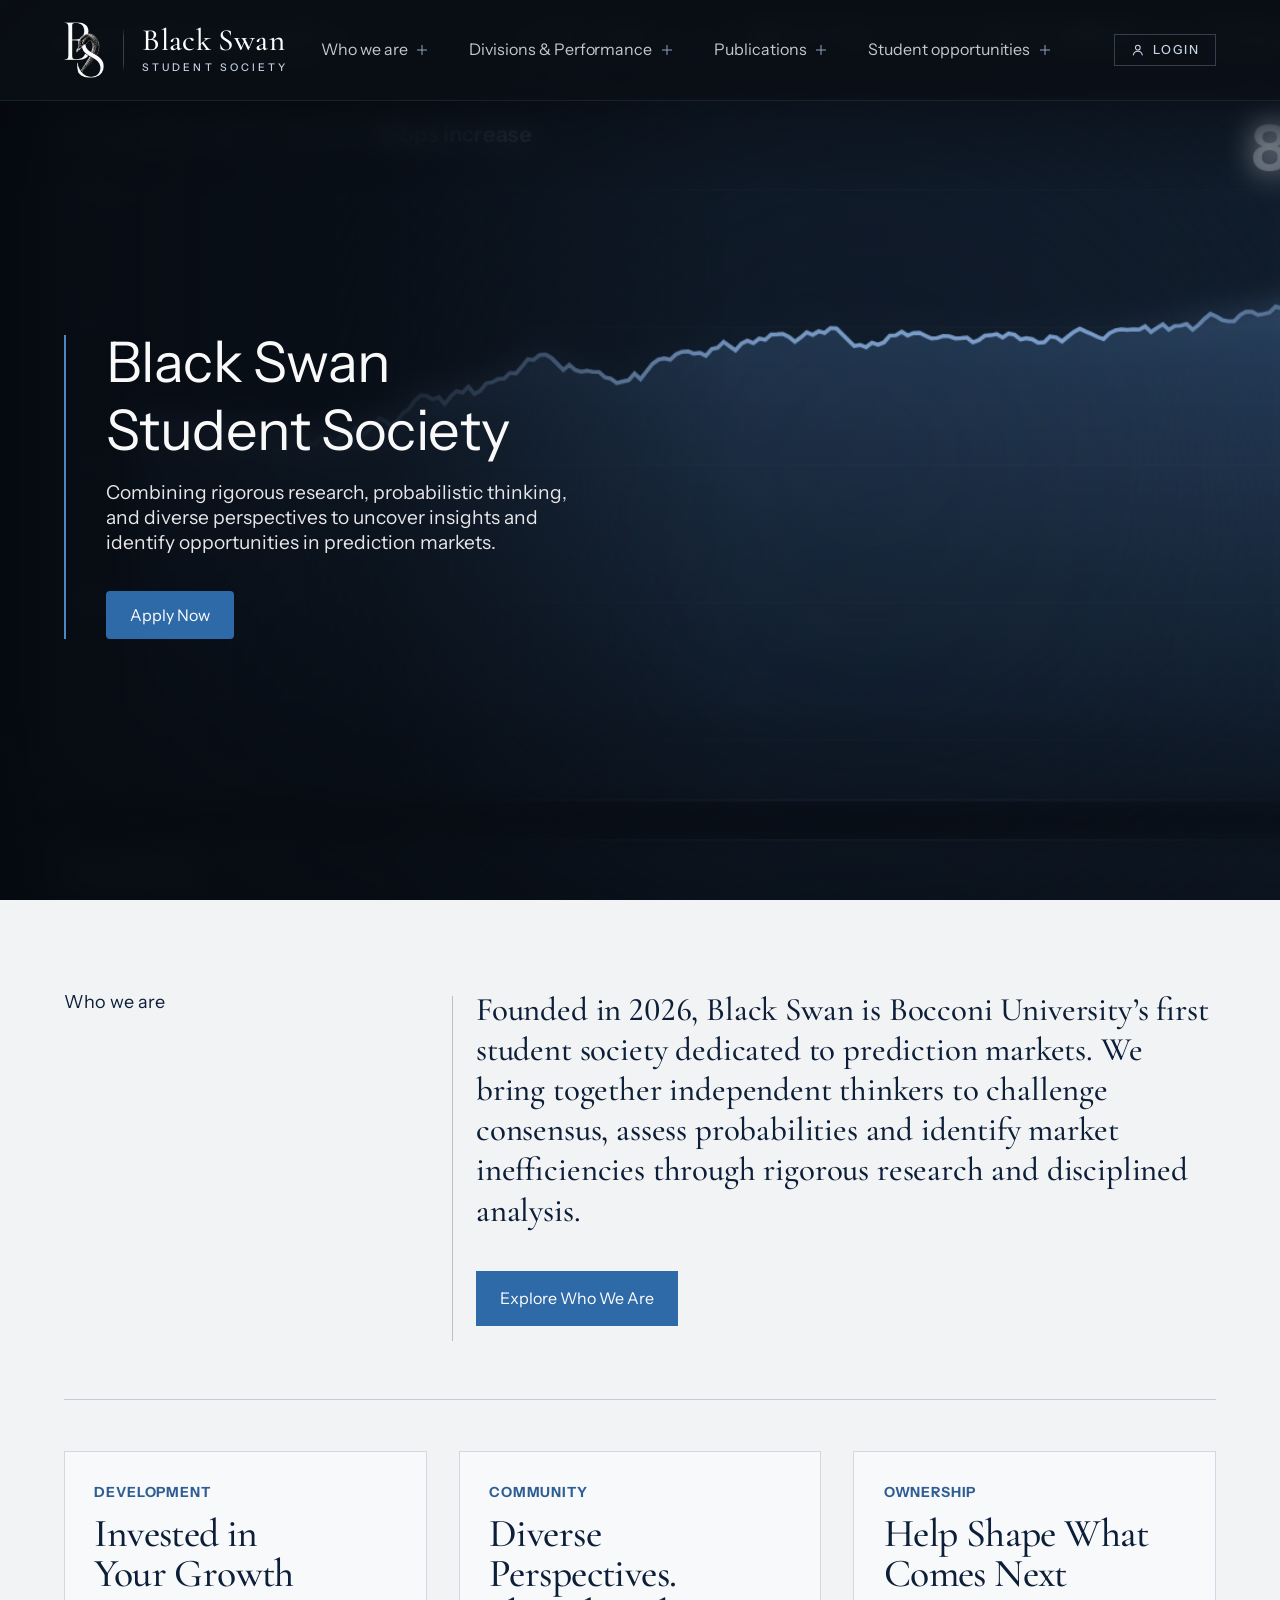
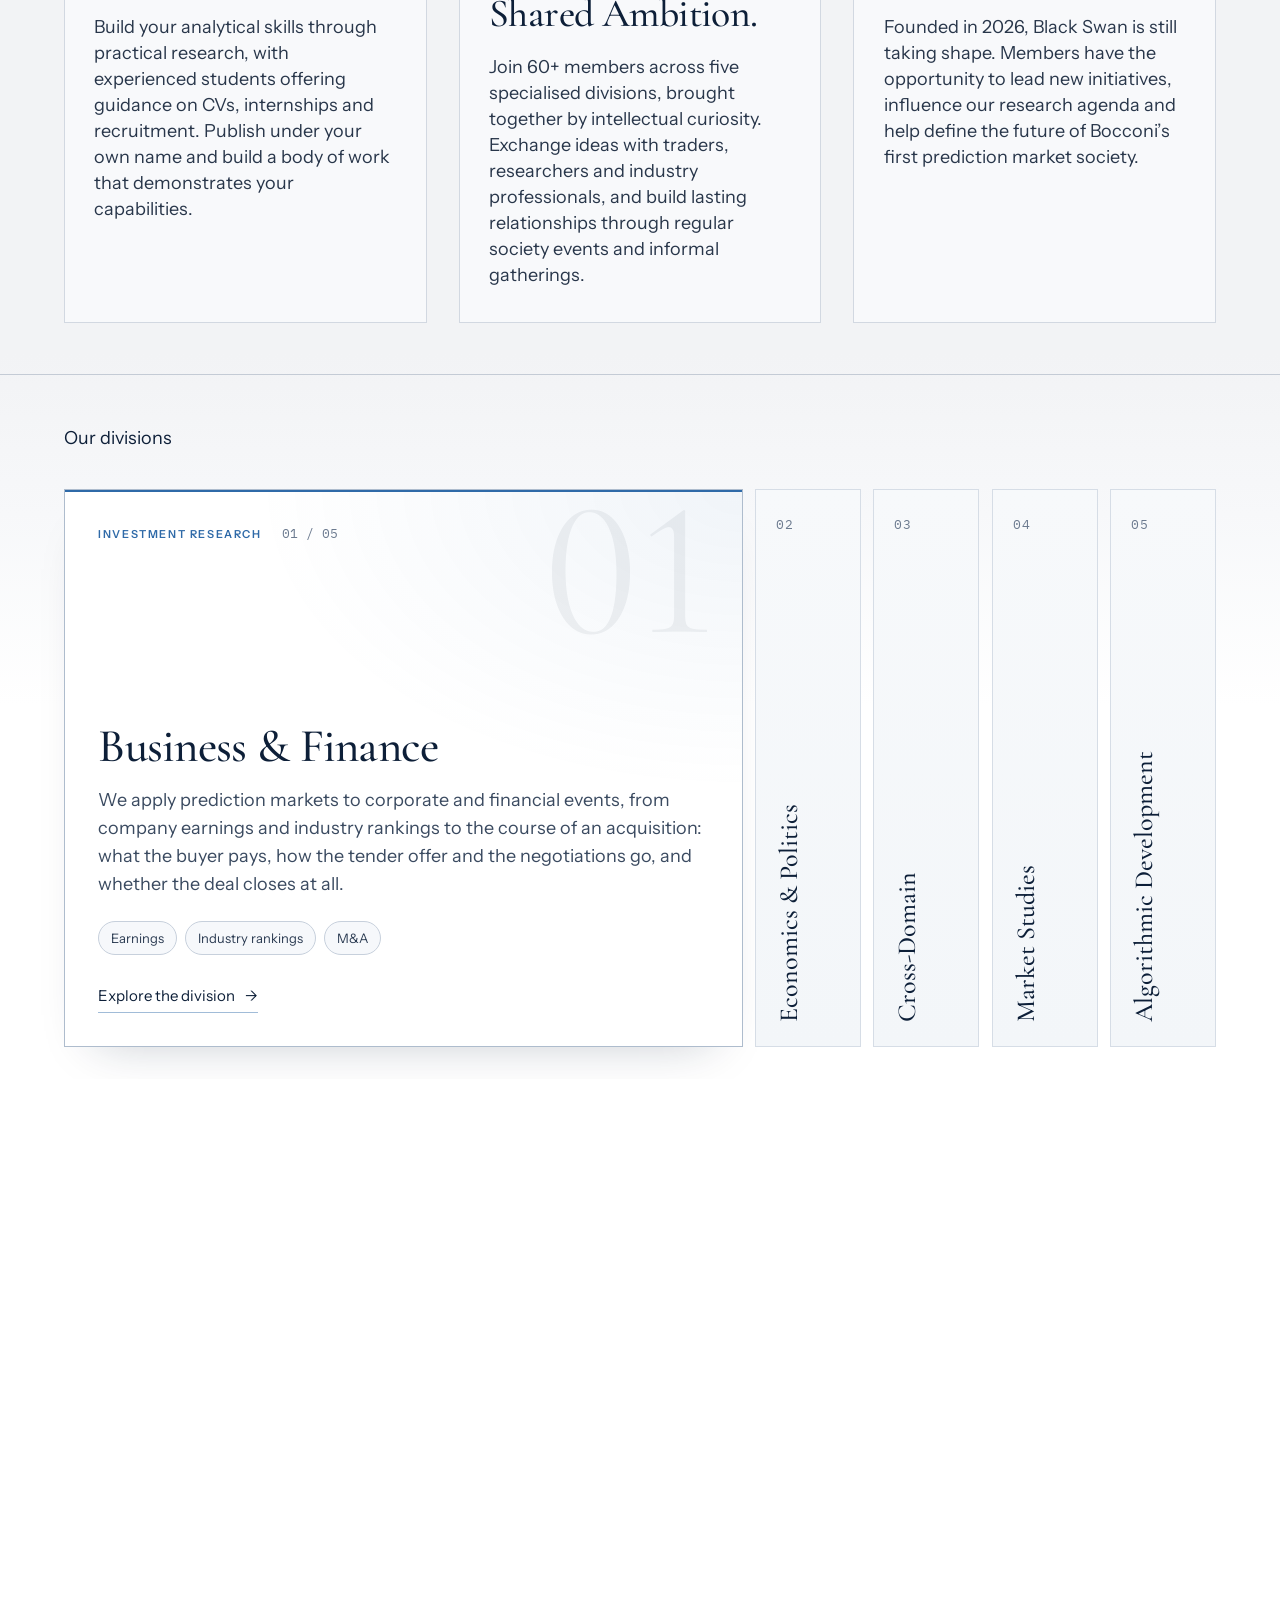
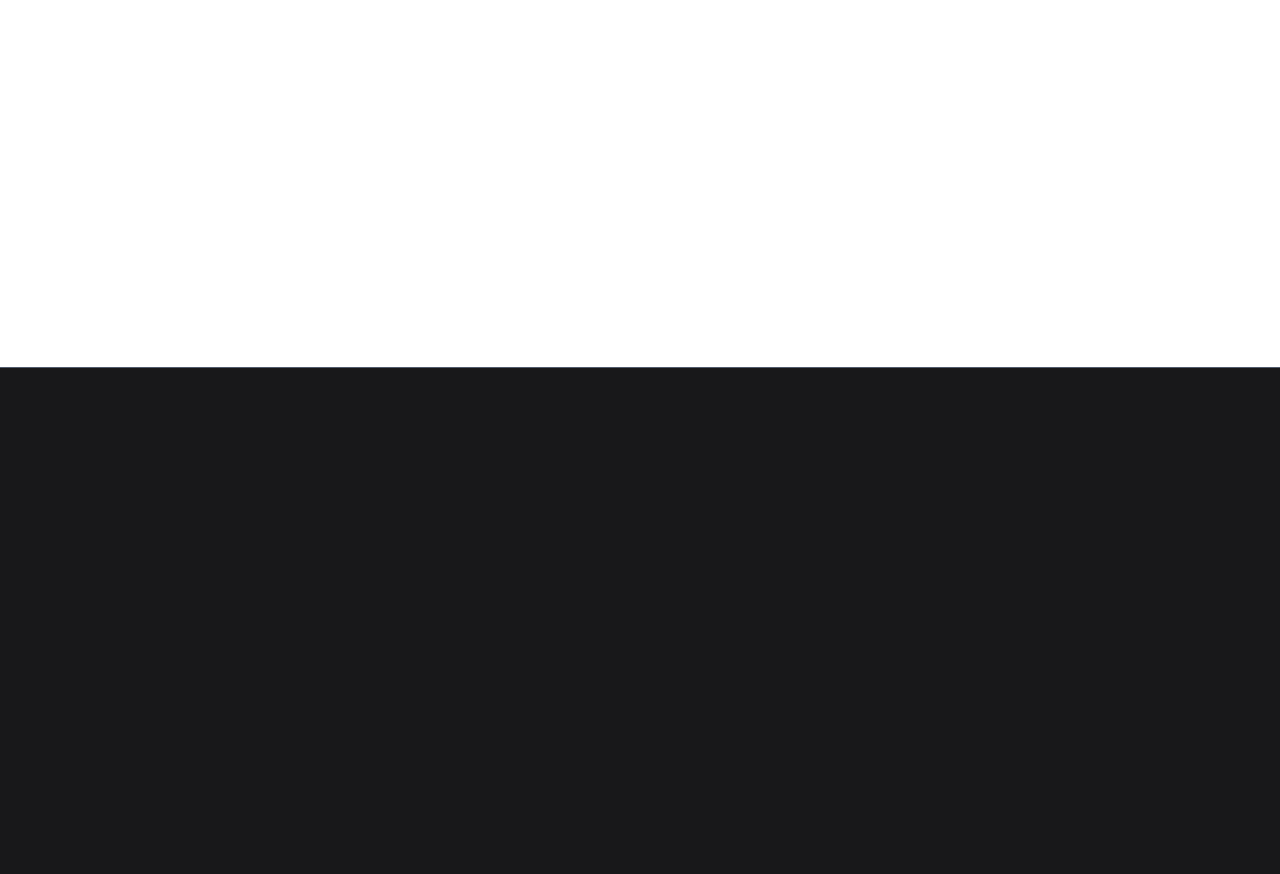
==== index.html @ e98af3c4 "Add files via upload" ====
<!doctype html><html lang="en" class="antialiased"><head><meta charset="utf-8"><meta name="viewport" content="width=device-width, initial-scale=1"><title>Black Swan Student Society</title>
<link rel="preconnect" href="https://fonts.googleapis.com"><link rel="preconnect" href="https://fonts.gstatic.com" crossorigin>
<link rel="stylesheet" href="https://fonts.googleapis.com/css2?family=Cormorant+Garamond:wght@400;500;600&family=Source+Serif+4:opsz,wght@8..60,400;8..60,500&family=IBM+Plex+Mono:wght@400&family=Instrument+Sans:wght@400..700&display=swap">
<style>
/* ---- Copied from blackswanstudents.com (Tailwind build, used classes only) ---- */
@layer theme, base, utilities;
@layer theme {:root {
  --font-instrument-sans: "Instrument Sans"; --font-cormorant: "Cormorant Garamond"; --font-plex-mono: "IBM Plex Mono";
  --font-sans: var(--font-instrument-sans), system-ui, -apple-system, sans-serif; --font-mono: var(--font-plex-mono), ui-monospace, "SF Mono", monospace;
  --spacing: .25rem; --text-xs: .8125rem; --text-xs--line-height: 1.5; --text-sm: .9375rem; --text-sm--line-height: 1.6; --text-sm--letter-spacing: -.003em;
  --ease-out: cubic-bezier(0,0,.2,1); --default-font-family: var(--font-sans);
  --color-ground-dark: #060708; --color-ground-paper: #f2f3f5; --color-ink-700: #23272e; --color-ink-500: #5c636e; --color-ink-400: #8f959f; --color-ink-300: #c4c8ce;
  --font-display: var(--font-cormorant), "EB Garamond", Garamond, Georgia, serif;
  --text-d1: clamp(3.75rem, 9.4vw, 8.5rem); --text-d1--line-height: .95; --text-d1--letter-spacing: -.016em;
  --text-d2: clamp(2.5rem, 5.2vw, 4.5rem); --text-d2--line-height: 1.04; --text-d2--letter-spacing: -.012em;
  --text-d3: clamp(1.875rem, 3vw, 2.625rem); --text-d3--line-height: 1.15; --text-d3--letter-spacing: -.008em;
  --text-d4: 1.5rem; --text-d4--line-height: 1.3; --text-d4--letter-spacing: -.004em;
  --text-lead: 1.1875rem; --text-lead--line-height: 1.62; --text-lead--letter-spacing: -.011em;
  --text-copy: 1.0625rem; --text-num: .8125rem; --text-num--line-height: 1.4; --text-num--letter-spacing: .015em;
  --text-label: .6875rem; --text-label--letter-spacing: .145em;
  --spacing-nav: 4.5rem; --spacing-section: clamp(5rem, 9.5vw, 8.5rem); --spacing-gutter: clamp(1.25rem, 5vw, 4rem);
  --container-shell: 78rem; --container-measure: 65ch; --container-narrow: 46rem;
  --ease-exit: cubic-bezier(.16,1,.3,1); --ease-standard: cubic-bezier(.4,0,.2,1); --duration-micro: .18s; --duration-ambient: 24s;
  color-scheme: dark;
}}
@layer base {
  *, ::after, ::before, ::backdrop { box-sizing: border-box; border: 0 solid; margin: 0; padding: 0; }
  html { text-size-adjust: 100%; line-height: 1.5; font-family: var(--default-font-family); -webkit-tap-highlight-color: transparent; }
  h1,h2,h3,h4,h5,h6 { font-size: inherit; font-weight: inherit; }
  a { color: inherit; text-decoration: inherit; }
  ol, ul, menu { list-style: none; }
  img, svg { vertical-align: middle; display: block; }
  img { max-width: 100%; height: auto; }
  button { font: inherit; letter-spacing: inherit; color: inherit; background-color: transparent; border-radius: 0; cursor: pointer; }
  [hidden] { display: none !important; }
}
@layer utilities {
.pointer-events-none{pointer-events:none}.absolute{position:absolute}.grain,.relative{position:relative}.sticky{position:sticky}
.inset-0{inset:0}.inset-y-0{inset-block:0}.left-0{left:0}.z-50{z-index:50}.z-\[2\]{z-index:2}.mx-auto{margin-inline:auto}
.-my-3{margin-block:calc(var(--spacing)*-3)}.-my-3\.5{margin-block:calc(var(--spacing)*-3.5)}
.mt-1{margin-top:var(--spacing)}.mt-3{margin-top:calc(var(--spacing)*3)}.mt-4{margin-top:calc(var(--spacing)*4)}.mt-5{margin-top:calc(var(--spacing)*5)}.mt-6{margin-top:calc(var(--spacing)*6)}.mt-7{margin-top:calc(var(--spacing)*7)}.mt-8{margin-top:calc(var(--spacing)*8)}.mt-10{margin-top:calc(var(--spacing)*10)}.mt-14{margin-top:calc(var(--spacing)*14)}.mt-16{margin-top:calc(var(--spacing)*16)}.mt-20{margin-top:calc(var(--spacing)*20)}
.-mb-4{margin-bottom:calc(var(--spacing)*-4)}.-ml-2\.5{margin-left:calc(var(--spacing)*-2.5)}
.flex{display:flex}.grid{display:grid}.hidden{display:none}.inline-block{display:inline-block}.inline-flex{display:inline-flex}
.h-6{height:calc(var(--spacing)*6)}.h-11{height:calc(var(--spacing)*11)}.h-12{height:calc(var(--spacing)*12)}.h-\[clamp\(120px\,21vh\,210px\)\]{height:clamp(120px,21vh,210px)}.h-full{height:100%}.h-nav{height:var(--spacing-nav)}
.min-h-\[calc\(100svh-var\(--spacing-nav\)\)\]{min-height:calc(100svh - var(--spacing-nav))}
.w-6{width:calc(var(--spacing)*6)}.w-11{width:calc(var(--spacing)*11)}.w-\[200\%\]{width:200%}.w-auto{width:auto}.w-fit{width:fit-content}.w-full{width:100%}
.max-w-\[15ch\]{max-width:15ch}.max-w-measure{max-width:var(--container-measure)}.max-w-narrow{max-width:var(--container-narrow)}.max-w-shell{max-width:var(--container-shell)}
.flex-1{flex:1 1 0%}.shrink-0{flex-shrink:0}.cursor-not-allowed{cursor:not-allowed}.flex-col{flex-direction:column}.flex-wrap{flex-wrap:wrap}
.items-baseline{align-items:baseline}.items-center{align-items:center}.items-end{align-items:flex-end}.justify-between{justify-content:space-between}.justify-center{justify-content:center}.justify-end{justify-content:flex-end}
.gap-3{gap:calc(var(--spacing)*3)}.gap-4{gap:calc(var(--spacing)*4)}.gap-6{gap:calc(var(--spacing)*6)}.gap-12{gap:calc(var(--spacing)*12)}
:where(.space-y-3\.5>:not(:last-child)){margin-block-end:calc(var(--spacing)*3.5)}
.gap-x-8{column-gap:calc(var(--spacing)*8)}.gap-x-10{column-gap:calc(var(--spacing)*10)}.gap-y-2{row-gap:calc(var(--spacing)*2)}.gap-y-6{row-gap:calc(var(--spacing)*6)}.gap-y-14{row-gap:calc(var(--spacing)*14)}
.overflow-hidden{overflow:hidden}
.border{border-style:solid;border-width:1px}.border-t{border-top-style:solid;border-top-width:1px}.border-b{border-bottom-style:solid;border-bottom-width:1px}
.border-rule{border-color:var(--c-rule)}.border-rule-strong{border-color:var(--c-rule-strong)}
.bg-bg{background-color:var(--c-bg)}.bg-surface{background-color:var(--c-surface)}
.p-10{padding:calc(var(--spacing)*10)}.px-3{padding-inline:calc(var(--spacing)*3)}.px-4{padding-inline:calc(var(--spacing)*4)}.px-7{padding-inline:calc(var(--spacing)*7)}.px-gutter{padding-inline:var(--spacing-gutter)}
.py-1\.5{padding-block:calc(var(--spacing)*1.5)}.py-2{padding-block:calc(var(--spacing)*2)}.py-3{padding-block:calc(var(--spacing)*3)}.py-3\.5{padding-block:calc(var(--spacing)*3.5)}.py-4{padding-block:calc(var(--spacing)*4)}.py-12{padding-block:calc(var(--spacing)*12)}.py-section{padding-block:var(--spacing-section)}
.pt-4{padding-top:calc(var(--spacing)*4)}.pt-5{padding-top:calc(var(--spacing)*5)}.pt-6{padding-top:calc(var(--spacing)*6)}.pt-12{padding-top:calc(var(--spacing)*12)}.pt-24{padding-top:calc(var(--spacing)*24)}.pt-28{padding-top:calc(var(--spacing)*28)}
.pb-4{padding-bottom:calc(var(--spacing)*4)}.pb-10{padding-bottom:calc(var(--spacing)*10)}.pb-20{padding-bottom:calc(var(--spacing)*20)}
.font-display{font-family:var(--font-display)}.font-mono{font-family:var(--font-mono)}
.text-d1{font-size:var(--text-d1);line-height:var(--text-d1--line-height);letter-spacing:var(--text-d1--letter-spacing)}
.text-d2{font-size:var(--text-d2);line-height:var(--text-d2--line-height);letter-spacing:var(--text-d2--letter-spacing)}
.text-d3{font-size:var(--text-d3);line-height:var(--text-d3--line-height);letter-spacing:var(--text-d3--letter-spacing)}
.text-d4{font-size:var(--text-d4);line-height:var(--text-d4--line-height);letter-spacing:var(--text-d4--letter-spacing)}
.text-lead{font-size:var(--text-lead);line-height:var(--text-lead--line-height);letter-spacing:var(--text-lead--letter-spacing)}
.text-num{font-size:var(--text-num);line-height:var(--text-num--line-height);letter-spacing:var(--text-num--letter-spacing)}
.text-sm{font-size:var(--text-sm);line-height:var(--text-sm--line-height);letter-spacing:var(--text-sm--letter-spacing)}
.text-xs{font-size:var(--text-xs);line-height:var(--text-xs--line-height)}
.text-\[length\:clamp\(1\.625rem\,2\.4vw\,2\.25rem\)\]{font-size:clamp(1.625rem,2.4vw,2.25rem)}
.leading-\[1\.15\]{line-height:1.15}.leading-none{line-height:1}.text-balance{text-wrap:balance}
.text-accent{color:var(--c-accent)}.text-copy{color:var(--c-copy)}.text-heading{color:var(--c-heading)}.text-muted{color:var(--c-muted)}
.antialiased{-webkit-font-smoothing:antialiased}
.transition-micro{transition-property:color,background-color,border-color,opacity,transform;transition-duration:var(--duration-micro);transition-timing-function:var(--ease-standard)}
@media (hover:hover){.hover\:border-accent:hover{border-color:var(--c-accent)}.hover\:text-accent:hover{color:var(--c-accent)}.hover\:text-heading:hover{color:var(--c-heading)}}
@media (min-width:40rem){.sm\:grid-cols-2{grid-template-columns:repeat(2,minmax(0,1fr))}}
@media (min-width:64rem){.lg\:col-span-3{grid-column:span 3/span 3}.lg\:col-span-5{grid-column:span 5/span 5}.lg\:col-span-6{grid-column:span 6/span 6}.lg\:col-start-7{grid-column-start:7}.lg\:grid-cols-4{grid-template-columns:repeat(4,minmax(0,1fr))}.lg\:grid-cols-12{grid-template-columns:repeat(12,minmax(0,1fr))}.lg\:gap-8{gap:calc(var(--spacing)*8)}.lg\:gap-x-12{column-gap:calc(var(--spacing)*12)}.lg\:p-14{padding:calc(var(--spacing)*14)}}
}
.band-dark{--c-bg:#060708;--c-surface:#0e1013;--c-heading:#fff;--c-copy:#c4c8ce;--c-muted:#8f959f;--c-rule:#23272e;--c-rule-strong:#394049;--c-accent:#8fa3bc;--display-weight:500;color-scheme:dark}
.band-paper{--c-bg:#f2f3f5;--c-surface:#e9eaed;--c-heading:#000;--c-copy:#394049;--c-muted:#5c636e;--c-rule:#c4c8ce;--c-rule-strong:#8f959f;--c-accent:#41546b;--display-weight:400;color-scheme:light}
html{scroll-behavior:smooth;scroll-padding-top:var(--spacing-nav)}
body{background-color:var(--color-ground-dark);color:var(--color-ink-300);font-family:var(--font-sans);font-size:var(--text-copy);font-feature-settings:"kern","liga","calt";text-rendering:optimizeLegibility;line-height:1.7;min-height:100%;display:flex;flex-direction:column;margin:0}
@media (prefers-reduced-motion:reduce){html{scroll-behavior:auto}}
.font-mono{font-variant-numeric:tabular-nums}
.font-display{font-weight:var(--display-weight,400);font-synthesis:none}
[tabindex="-1"]:focus{outline:none}
.grain::after{content:"";pointer-events:none;z-index:1;background-image:url("data:image/svg+xml,%3Csvg xmlns='http://www.w3.org/2000/svg' width='160' height='160'%3E%3Cfilter id='n'%3E%3CfeTurbulence type='fractalNoise' baseFrequency='0.82' numOctaves='3' stitchTiles='stitch'/%3E%3C/filter%3E%3Crect width='160' height='160' filter='url(%23n)'/%3E%3C/svg%3E");background-repeat:repeat;position:absolute;inset:0}
.band-dark.grain::after{opacity:.035;mix-blend-mode:screen}
.band-paper.grain::after{opacity:.028;mix-blend-mode:multiply}
@keyframes ambient-drift{0%{transform:translate(0)}100%{transform:translate(-50%)}}
.ambient-drift{animation:ambient-drift var(--duration-ambient) linear infinite;will-change:transform}
@media (prefers-reduced-motion:reduce){.ambient-drift{animation:none}.transition-micro{transition-duration:1ms}}
.skip-link{z-index:100;border:1px solid var(--c-rule-strong);background:var(--c-bg);color:var(--c-heading);font-size:var(--text-sm);padding:.75rem 1rem;position:fixed;top:.75rem;left:.75rem;transform:translateY(calc(-100% - 1rem))}
.skip-link:focus{transform:none}
.nav-link{color:var(--c-copy)}
@media (hover:hover){.nav-link:hover{color:var(--c-heading)}}

/* ================= NEW HEADER v2 ================= */
/* Nav band: a midnight slate pulled from the site's accent (#8fa3bc) — one step off the page black, used for the bar and every dropdown. */
.band-nav{--c-bg:#0d131b;--c-surface:#121a24;--c-heading:#fff;--c-copy:#c4c8ce;--c-muted:#8a94a3;--c-rule:#1e2733;--c-rule-strong:#334050;--c-accent:#8fa3bc;--display-weight:500;color-scheme:dark}
body::before{content:"";position:fixed;inset:0 0 auto;height:env(safe-area-inset-top,0px);z-index:60;background:#0d131b}

.nav-bar{position:sticky;top:env(safe-area-inset-top,0px);z-index:50;width:100%;background-color:var(--c-bg);
  border-bottom:1px solid var(--c-rule);transition:box-shadow var(--duration-micro) var(--ease-standard)}
.nav-bar[data-scrolled=true],.nav-bar[data-open=true]{box-shadow:0 10px 30px -18px #000000e6}
.nav-row{display:flex;height:var(--spacing-nav);align-items:center;justify-content:space-between;gap:2rem}

/* ---- Brand lockup ---- */
.brand{display:flex;align-items:center;gap:1rem;min-width:0;flex:none}
.brand img{height:2.625rem;width:auto}
.brand-rule{width:1px;height:2.125rem;background:linear-gradient(to bottom,transparent,var(--c-rule-strong) 20%,var(--c-rule-strong) 80%,transparent)}
.brand-text{display:inline-flex;flex-direction:column;align-items:flex-start}
.brand-name{font-family:var(--font-display);font-weight:500;font-size:1.5625rem;line-height:.95;letter-spacing:.012em;color:var(--c-heading);white-space:nowrap;font-feature-settings:"kern","liga","dlig"}
.brand-sub{margin-top:.42rem;font-size:.59rem;line-height:1;font-weight:500;letter-spacing:.34em;text-transform:uppercase;color:var(--c-accent);white-space:nowrap}
@media (hover:hover){.brand:hover .brand-name{color:var(--c-heading)}.brand:hover .brand-sub{color:var(--c-heading)}}
.brand-sub{transition:color var(--duration-micro) var(--ease-standard)}

/* ---- Primary row ---- */
.primary{display:none;align-items:center;gap:clamp(1.25rem,2.3vw,2.25rem)}
.nav-trigger{position:relative;display:inline-flex;align-items:center;gap:.55rem;height:var(--spacing-nav);font-size:var(--text-sm);letter-spacing:var(--text-sm--letter-spacing);white-space:nowrap;transition:color var(--duration-micro) var(--ease-standard)}
.nav-trigger::after{content:"";position:absolute;left:0;right:0;bottom:-1px;height:1px;background:var(--c-accent);transform:scaleX(0);transform-origin:left;transition:transform .28s var(--ease-exit)}
.nav-trigger[aria-expanded=true]{color:var(--c-heading)}
.nav-trigger[aria-expanded=true]::after{transform:none}
.plus{position:relative;width:.5625rem;height:.5625rem;flex:none;color:var(--c-accent)}
.plus::before,.plus::after{content:"";position:absolute;background:currentColor;transition:transform var(--duration-micro) var(--ease-standard)}
.plus::before{left:0;right:0;top:50%;height:1px;transform:translateY(-.5px)}
.plus::after{top:0;bottom:0;left:50%;width:1px;transform:translateX(-.5px)}
[aria-expanded=true] > .plus::after{transform:translateX(-.5px) scaleY(0)}
.login{display:inline-flex;align-items:center;gap:.5rem;white-space:nowrap;border:1px solid var(--c-rule-strong);padding:.4rem 1rem;font-size:var(--text-sm);letter-spacing:var(--text-sm--letter-spacing);color:var(--c-accent);
  transition:color var(--duration-micro) var(--ease-standard),border-color var(--duration-micro) var(--ease-standard)}
@media (hover:hover){.login:hover{border-color:var(--c-accent);color:var(--c-heading)}}
.menu-toggle{margin-right:-.75rem;padding:1rem .75rem;font-size:var(--text-sm);display:inline-flex;align-items:center;gap:.55rem}
@media (min-width:64rem){.primary{display:flex}.menu-toggle{display:none}}

/* ---- Dropdown shell (shared) ---- */
.mega{display:none;position:absolute;left:0;right:0;top:100%;background:var(--c-bg);border-bottom:1px solid var(--c-rule);box-shadow:0 28px 60px -28px rgba(0,0,0,.75);
  opacity:0;visibility:hidden;transform:translateY(-6px);
  transition:opacity var(--duration-micro) var(--ease-standard),transform .28s var(--ease-exit),visibility 0s linear var(--duration-micro)}
.mega[data-open=true]{opacity:1;visibility:visible;transform:none;transition:opacity var(--duration-micro) var(--ease-standard),transform .28s var(--ease-exit),visibility 0s}
@media (min-width:64rem){.mega{display:block}}
.mega-inner{padding-block:2.75rem}
.arrow{font-family:var(--font-sans);font-size:var(--text-sm);color:var(--c-accent);opacity:0;transform:translateX(-4px);transition:opacity var(--duration-micro) var(--ease-standard),transform var(--duration-micro) var(--ease-standard)}

/* Standard panel: fixed intro column, items share the remaining width equally */
.std{display:grid;grid-template-columns:minmax(0,2.5fr) minmax(0,9.5fr);align-items:stretch}
.std-intro{padding-right:2.5rem}
.std-intro .eyebrow,.dv-eyebrow{font-size:var(--text-label);letter-spacing:var(--text-label--letter-spacing);text-transform:uppercase;color:var(--c-accent)}
.std-intro h2{margin-top:.9rem;font-family:var(--font-display);font-weight:500;font-size:2rem;line-height:1.05;letter-spacing:-.008em;color:var(--c-heading)}
.std-intro p{margin-top:.75rem;font-size:var(--text-sm);line-height:1.55;color:var(--c-muted);max-width:28ch}
.std-items{display:grid;grid-template-columns:repeat(var(--cols),minmax(0,1fr))}
.mega-item{display:flex;flex-direction:column;height:100%;border-left:1px solid var(--c-rule);padding:.15rem 1.75rem .25rem;transition:border-color var(--duration-micro) var(--ease-standard),background-color var(--duration-micro) var(--ease-standard)}
.mega-title{display:flex;align-items:baseline;justify-content:space-between;gap:.75rem;font-family:var(--font-display);font-weight:500;font-size:1.375rem;line-height:1.2;letter-spacing:-.004em;color:var(--c-heading)}
.mega-desc{display:block;margin-top:.6rem;font-size:var(--text-sm);line-height:1.55;color:var(--c-muted);max-width:34ch}
@media (hover:hover){.mega-item:hover{border-left-color:var(--c-accent)}.mega-item:hover .arrow{opacity:1;transform:none}}
.mega-item:focus-visible{outline:1px solid var(--c-accent);outline-offset:2px}
.mega-item:focus-visible .arrow{opacity:1;transform:none}

/* Divisions & Performance panel: live preview card + division board */
.dv{display:grid;grid-template-columns:minmax(0,5fr) minmax(0,7fr)}
.dv-card{position:relative;display:flex;flex-direction:column;border:1px solid var(--c-rule);background:var(--c-surface);padding:1.75rem 1.75rem 1.5rem;min-height:21.5rem;overflow:hidden}
.dv-card::before{content:"";position:absolute;inset:0;pointer-events:none;background:radial-gradient(120% 80% at 100% 0%,color-mix(in srgb,var(--c-accent) 9%,transparent),transparent 60%)}
.dv-view{position:relative;display:flex;flex-direction:column;flex:1;transition:opacity .16s var(--ease-standard),transform .28s var(--ease-exit)}
.dv-view.swap{opacity:0;transform:translateY(4px)}
.dv-top{display:flex;align-items:baseline;justify-content:space-between;gap:1rem}
.dv-src{font-family:var(--font-mono);font-size:var(--text-num);color:var(--c-muted)}
.dv-title{margin-top:1rem;font-family:var(--font-display);font-weight:500;font-size:2.125rem;line-height:1.05;letter-spacing:-.01em;color:var(--c-heading);text-wrap:balance}
.dv-desc{margin-top:.75rem;font-size:var(--text-sm);line-height:1.55;color:var(--c-copy);max-width:44ch}
.dv-tags{margin-top:.75rem;font-size:var(--text-xs);color:var(--c-muted)}
.dv-foot{margin-top:auto;padding-top:1.25rem}
.dv-market{border-top:1px solid var(--c-rule);padding-top:.9rem}
.dv-market .lbl{font-size:var(--text-xs);color:var(--c-muted)}
.dv-mrow{margin-top:.35rem;display:flex;align-items:flex-end;justify-content:space-between;gap:1.5rem}
.dv-q{font-size:var(--text-sm);color:var(--c-copy);line-height:1.4}
.dv-o{font-size:var(--text-xs);color:var(--c-muted)}
.dv-pct{font-family:var(--font-mono);font-variant-numeric:tabular-nums;font-size:1.5rem;line-height:1;color:var(--c-accent)}
.dv-bar{margin-top:.8rem;height:2px;background:var(--c-rule);position:relative}
.dv-bar i{position:absolute;inset:0 auto 0 0;width:var(--p,0%);background:var(--c-accent);transition:width .5s var(--ease-exit)}
.dv-stats{display:grid;grid-template-columns:repeat(3,minmax(0,1fr));border-top:1px solid var(--c-rule)}
.dv-stats div{padding-top:.9rem}
.dv-stats b{display:block;font-variant-numeric:lining-nums;font-family:var(--font-display);font-weight:500;font-size:1.75rem;line-height:1;color:var(--c-heading)}
.dv-stats span{display:block;margin-top:.35rem;font-size:var(--text-xs);color:var(--c-muted)}
.dv-cta{margin-top:1.25rem;display:inline-flex;align-items:center;gap:.6rem;width:fit-content;border:1px solid var(--c-accent);padding:.55rem 1.1rem;font-size:var(--text-sm);color:var(--c-heading);transition:background-color var(--duration-micro) var(--ease-standard),color var(--duration-micro) var(--ease-standard)}
@media (hover:hover){.dv-cta:hover{background:var(--c-accent);color:#0d131b}}
.dv-board{padding-left:2.75rem;display:flex;flex-direction:column;gap:1.75rem}
.dv-group h3{font-family:var(--font-display);font-weight:500;font-size:1.625rem;line-height:1.1;color:var(--c-heading)}
.dv-group h3 small{margin-left:.6rem;font-family:var(--font-sans);font-size:var(--text-xs);color:var(--c-muted);font-weight:400;letter-spacing:0}
.dv-list{margin-top:.6rem;border-top:1px solid var(--c-rule)}
.dv-row{display:grid;grid-template-columns:minmax(0,1fr) auto 1.25rem;align-items:center;gap:1.25rem;padding:.7rem 0;border-bottom:1px solid var(--c-rule);transition:padding .28s var(--ease-exit)}
.dv-row .n{font-size:var(--text-sm);color:var(--c-copy);transition:color var(--duration-micro) var(--ease-standard)}
.dv-row .t{font-size:var(--text-xs);color:var(--c-muted);text-align:right}
.dv-row .arrow{justify-self:end}
.dv-row.is-active{padding-left:.6rem}
.dv-row.is-active .n{color:var(--c-heading)}
.dv-row.is-active .arrow{opacity:1;transform:none}
.dv-row:focus-visible{outline:1px solid var(--c-accent);outline-offset:2px}
@media (max-width:75rem){.dv-row .t{display:none}.dv-row{grid-template-columns:minmax(0,1fr) 1.25rem}}
@media (prefers-reduced-motion:reduce){.mega,.mega[data-open=true],.dv-view,.dv-row{transform:none;transition-duration:1ms}}

/* ---- Mobile menu ---- */
.mobile{border-top:1px solid var(--c-rule);max-height:calc(100svh - var(--spacing-nav));overflow-y:auto;background:var(--c-bg)}
.mobile-inner{padding-block:.5rem 2rem}
.m-group{border-bottom:1px solid var(--c-rule)}
.m-trigger{width:100%;display:flex;align-items:center;justify-content:space-between;padding:1.1rem 0;font-family:var(--font-display);font-weight:500;font-size:1.625rem;line-height:1.1;color:var(--c-heading);text-align:left}
.m-list{padding:0 0 1.25rem;display:grid;gap:1rem}
.m-item{display:block;border-left:1px solid var(--c-rule);padding-left:1rem}
.m-item b{display:block;font-weight:400;font-size:var(--text-sm);color:var(--c-heading)}
.m-item span{display:block;font-size:var(--text-xs);color:var(--c-muted);margin-top:.15rem}
.mobile .login{margin-top:1.75rem}
@media (min-width:64rem){.mobile{display:none !important}}
@media (max-width:26rem){.brand{gap:.75rem}.brand img{height:2.25rem}.brand-name{font-size:1.375rem}}

.nav-trigger:focus-visible,.login:focus-visible,.menu-toggle:focus-visible,.brand:focus-visible,.m-trigger:focus-visible,.dv-cta:focus-visible{outline:1px solid var(--c-accent);outline-offset:3px}

/* ================= PLACEHOLDER SUB-PAGES ================= */
.crumbs{display:flex;flex-wrap:wrap;gap:.5rem}
.crumbs a{color:var(--c-muted)}
@media (hover:hover){.crumbs a:hover{color:var(--c-accent)}}
.soon{display:inline-flex;align-items:center;gap:.6rem;border:1px solid var(--c-rule-strong);padding:.375rem .875rem;font-size:var(--text-xs);color:var(--c-muted)}
.soon::before{content:"";width:6px;height:6px;border-radius:50%;background:var(--c-accent)}
.sib-grid{display:grid;gap:2.5rem;grid-template-columns:repeat(auto-fill,minmax(14rem,1fr))}
.sib{display:block;border-top:1px solid var(--c-rule);padding-top:1.25rem}
.sib[aria-current=page]{border-top-color:var(--c-heading)}
@media (hover:hover){.sib:hover{border-top-color:var(--c-accent)}}

/* ================= v3: centred nav, taller translucent bar, compact login ================= */
@media (min-width:64rem){:root{--spacing-nav:5.5rem}}
@media (min-width:80rem){:root{--spacing-nav:6.25rem}}
.nav-bar{background-color:color-mix(in srgb,var(--c-bg) 80%,transparent);-webkit-backdrop-filter:blur(16px) saturate(140%);backdrop-filter:blur(16px) saturate(140%);border-bottom-color:color-mix(in srgb,var(--c-rule) 80%,transparent)}
.mega{background:color-mix(in srgb,var(--c-bg) 92%,transparent);-webkit-backdrop-filter:blur(16px) saturate(140%);backdrop-filter:blur(16px) saturate(140%)}
.nav-row{display:grid;grid-template-columns:1fr auto 1fr;align-items:center;gap:1.5rem}
.nav-row .brand{justify-self:start}
.nav-row .primary{justify-self:center}
.nav-end{justify-self:end;display:flex;align-items:center}
.nav-login{display:none}
.login{gap:.55rem;padding:.42rem .85rem;font-size:.75rem;font-weight:500;letter-spacing:.14em;text-transform:uppercase;line-height:1.2}
.login svg{width:.85rem;height:.85rem;flex:none}
@media (min-width:64rem){.nav-login{display:inline-flex}}
.primary{gap:clamp(1.25rem,2.4vw,2.5rem)}
@media (min-width:64rem) and (max-width:75rem){.primary{gap:1.1rem}.nav-trigger{gap:.4rem;font-size:.875rem}.brand{gap:.8rem}.nav-row{gap:1rem}}
@media (min-width:80rem){
  .brand{gap:1.15rem}.brand img{height:3.5rem}.brand-rule{height:2.75rem}
  .brand-name{font-size:1.9375rem}.brand-sub{font-size:.66rem;margin-top:.5rem}
  .nav-trigger{font-size:1rem;gap:.6rem}.plus{width:.625rem;height:.625rem}
  .login{font-size:.78rem;padding:.5rem .95rem}
}
/* Who we are: no intro column */
.std.no-intro{grid-template-columns:minmax(0,1fr)}
/* Division card: questions we price */
.dv-qs{margin-top:.35rem}
.dv-qs li{display:flex;align-items:baseline;justify-content:space-between;gap:1rem;padding:.5rem 0;border-bottom:1px solid var(--c-rule);font-size:var(--text-sm);line-height:1.4;color:var(--c-copy)}
.dv-qs li:last-child{border-bottom:0;padding-bottom:0}
.dv-qs em{font-style:normal;flex:none;font-family:var(--font-mono);font-size:var(--text-num);color:var(--c-accent)}
.nav-row{grid-template-columns:minmax(max-content,1fr) auto minmax(max-content,1fr)}
.nav-row .brand{min-width:max-content}
@media (min-width:75rem){.nav-row{gap:2.25rem}.primary{gap:clamp(1.5rem,2.2vw,2.25rem)}}
.mega{background:color-mix(in srgb,var(--c-bg) 97%,transparent)}
.nav-bar .max-w-shell{max-width:96rem}
/* v4: roomier, even spacing between headings */
@media (min-width:75rem){.primary{gap:clamp(2rem,3.3vw,3.25rem)}}
/* v4: intro column aligned to the item columns (heading on the title line, copy on the description line, label on the bottom edge) */
.std-intro{display:flex;flex-direction:column;padding-top:.15rem;padding-bottom:.25rem}
.std-intro h2{margin-top:-9px;line-height:1.2}
.std-intro .intro-p{margin-top:6.6px}
.std-intro .eyebrow{margin-top:auto;padding-top:1rem}
.nav-end{grid-column:3}

/* ================= HERO v5: full-bleed "video" with left-aligned statement ================= */
.hero{--line:#4f86c6;--cta:#2f6aa8;--cta-hover:#3d7bbd;
  position:relative;overflow:hidden;background:#070b11;color:#e7e7ea;
  margin-top:calc(-1 * var(--spacing-nav) - 1px);min-height:100svh;display:flex;align-items:center}
.hero-media{position:absolute;inset:0}
#hero-film{position:absolute;inset:0;width:100%;height:100%;display:block}
.hero-shade{position:absolute;inset:0;background:
  linear-gradient(to bottom,rgba(5,8,12,.75) 0%,rgba(5,8,12,0) 22%),
  linear-gradient(to right,rgba(6,10,16,.9) 0%,rgba(6,10,16,.7) 30%,rgba(6,10,16,.15) 58%,rgba(6,10,16,0) 100%),
  linear-gradient(to top,rgba(5,8,12,.6) 0%,rgba(5,8,12,0) 30%)}
.hero-grain{position:absolute;inset:0;opacity:.07;mix-blend-mode:overlay;pointer-events:none;
  background-image:url("data:image/svg+xml,%3Csvg xmlns='http://www.w3.org/2000/svg' width='200' height='200'%3E%3Cfilter id='n'%3E%3CfeTurbulence type='fractalNoise' baseFrequency='0.9' numOctaves='2' stitchTiles='stitch'/%3E%3C/filter%3E%3Crect width='200' height='200' filter='url(%23n)'/%3E%3C/svg%3E")}
@keyframes grain{0%{transform:translate(0,0)}20%{transform:translate(-3%,2%)}40%{transform:translate(2%,-3%)}60%{transform:translate(-2%,-1%)}80%{transform:translate(3%,3%)}100%{transform:translate(0,0)}}

.hero-body{position:relative;z-index:2;max-width:96rem;padding-top:calc(var(--spacing-nav) + 2rem);padding-bottom:5rem}
.hero-copy{position:relative;max-width:30rem;padding-left:2.625rem}
.hero-copy::before{content:"";position:absolute;left:0;top:.35rem;bottom:0;width:2px;background:var(--line)}
.hero-h{font-family:var(--font-sans);font-weight:400;font-size:clamp(2.5rem,4.6vw,3.5rem);line-height:1.2;letter-spacing:-.01em;color:#f9f9fa;text-wrap:balance}
.hero-p{margin-top:1rem;font-size:clamp(1.0625rem,1.5vw,1.25rem);line-height:1.3;color:#e7e7ea;max-width:28ch}
.hero-cta{margin-top:2.25rem;display:inline-flex;align-items:center;padding:.75rem 1.5rem;border-radius:4px;background:var(--cta);color:#fff;font-size:1rem;line-height:1.5;
  transition:background-color var(--duration-micro) var(--ease-standard)}
@media (hover:hover){.hero-cta:hover{background:var(--cta-hover)}}
.hero-cta:focus-visible{outline:2px solid #fff;outline-offset:3px}

@media (prefers-reduced-motion:reduce){.hero-grain{animation:none}}
@media (max-width:40rem){.hero-copy{padding-left:1.5rem}.hero-shade{background:linear-gradient(to bottom,rgba(5,8,12,.6) 0%,rgba(5,8,12,.35) 45%,rgba(5,8,12,.7) 100%)}}

/* Header: lighter glass over the film */
.nav-bar{background-color:color-mix(in srgb,var(--c-bg) 55%,transparent);-webkit-backdrop-filter:blur(18px) saturate(150%);backdrop-filter:blur(18px) saturate(150%)}
.nav-bar[data-open=true]{background-color:color-mix(in srgb,var(--c-bg) 90%,transparent)}
/* film v2: GPU-composited camera layers */
.fm-cam{position:absolute;left:0;top:0;transform-origin:0 0;will-change:transform}
.fm-drift{transform-origin:0 0;will-change:transform}
.fm-tex{display:block}
.fm-focus{position:absolute;inset:0;overflow:hidden;
  -webkit-mask-image:radial-gradient(ellipse 46% 62% at 68% 50%,#000 0,rgba(0,0,0,.85) 45%,transparent 100%);
          mask-image:radial-gradient(ellipse 46% 62% at 68% 50%,#000 0,rgba(0,0,0,.85) 45%,transparent 100%)}
.hero-media{overflow:hidden}

/* Hero heading: always exactly two lines */
.hero-copy{max-width:44rem}
.hero-h{font-size:min(3.5rem,calc((100vw - 2 * var(--spacing-gutter) - 2.625rem) / 11.6))}
.hero-h span{display:block;white-space:nowrap}
.hero-p{max-width:30rem}
@media (max-width:40rem){.hero-h{font-size:calc((100vw - 2 * var(--spacing-gutter) - 1.5rem) / 11.2)}}

/* ================= WHO WE ARE (Citadel-style introductory text) ================= */
.intro{--ink:#0d1f38;--eyebrow:#0d1f38;--rule:rgba(5,20,35,.23);--btn:#2f6aa8;--btn-hover:#f8ce56;
  background:#fff;position:relative}
.intro-panel{background:#f5f6f8;margin-right:3.5rem;padding-block:6.5rem}
.intro-row{max-width:96rem;display:grid;grid-template-columns:minmax(0,1fr) minmax(0,2.1fr);column-gap:1.5rem}
.intro-eyebrow{font-family:var(--font-sans);font-size:1.125rem;line-height:1.5rem;color:var(--eyebrow);max-width:15.625rem}
.intro-text{position:relative;padding-left:1.5rem;max-width:56rem}
.intro-text::before{content:"";position:absolute;left:0;top:.375rem;height:100%;border-left:1px solid var(--rule)}
.intro-text p{font-family:var(--font-display);font-weight:500;color:var(--ink);font-variant-numeric:lining-nums;font-size:clamp(1.375rem,.9rem + 1.45vw,2.25rem);line-height:1.22;letter-spacing:-.005em}
.intro-cta{margin-top:2.5rem}
.block-btn{position:relative;display:inline-block;overflow:hidden;background:var(--btn);padding:13px 24px;
  transition:background-color .2s ease}
.block-btn::before{content:"";position:absolute;left:0;top:0;bottom:0;width:0;background:var(--btn-hover);opacity:0;
  transition:width .4s cubic-bezier(.39,.57,.56,1),opacity .3s .1s}
.block-btn .label{position:relative;z-index:1;font-family:var(--font-sans);font-size:1rem;line-height:1.5rem;color:#fff;transition:color .25s ease}
@media (hover:hover){
  .block-btn:hover::before{width:100%;opacity:1;transition:width .4s cubic-bezier(.39,.57,.56,1),opacity .15s}
  .block-btn:hover .label{color:var(--ink)}
}
.block-btn:focus-visible{outline:2px solid var(--ink);outline-offset:3px}
@media (max-width:63.99rem){
  .intro-panel{margin-right:1rem;padding-block:4rem}
  .intro-row{grid-template-columns:minmax(0,1fr);row-gap:1.25rem}
  .intro-text p{font-size:clamp(1.25rem,.95rem + 1.6vw,1.75rem)}
}
@media (max-width:40rem){.block-btn{padding:9px 16px}}


/* v2: the panel rises over the end of the film instead of a hard cut */
.hero-body{padding-bottom:calc(5rem + var(--overlap))}
.hero{--overlap:7.5rem}
.hero-shade{background:
  linear-gradient(to bottom,rgba(5,8,12,.75) 0%,rgba(5,8,12,0) 22%),
  linear-gradient(to right,rgba(6,10,16,.9) 0%,rgba(6,10,16,.7) 30%,rgba(6,10,16,.15) 58%,rgba(6,10,16,0) 100%),
  linear-gradient(to top,rgba(14,24,38,.95) 0%,rgba(14,24,38,.55) 18%,rgba(5,8,12,0) 42%)}
.intro{background:linear-gradient(180deg,#e8edf3 0%,#f6f7f9 22rem,#fff 100%)}
.intro-panel{position:relative;z-index:3;margin-top:calc(-1 * var(--hero-overlap,7.5rem));
  background:linear-gradient(180deg,#eef2f7 0%,#f5f6f8 14rem);
  box-shadow:0 -24px 60px -20px rgba(4,10,20,.55)}
.intro-panel::before{content:"";position:absolute;left:0;right:0;top:0;height:1px;background:linear-gradient(90deg,rgba(143,163,188,.6),rgba(143,163,188,0) 70%)}
@media (max-width:63.99rem){.hero{--overlap:4rem}.intro-panel{margin-top:-4rem}}
/* v3: stop margin collapse; frosted top edge so the film melts into the panel */
.intro{display:flow-root}
.intro-panel{background:linear-gradient(180deg,rgba(226,233,242,.10) 0,rgba(232,237,244,.72) 3.5rem,rgba(240,243,247,.97) 6.5rem,#f5f6f8 9rem);
  -webkit-backdrop-filter:blur(22px) saturate(120%);backdrop-filter:blur(22px) saturate(120%);box-shadow:none}
.intro-panel::before{display:none}
/* v4: ramp the frost too, so there is no seam where the panel begins */
.intro-panel{-webkit-backdrop-filter:none;backdrop-filter:none;
  background:linear-gradient(180deg,rgba(226,233,242,0) 0,rgba(232,237,244,.55) 3rem,rgba(240,243,247,.95) 6.5rem,#f5f6f8 9rem)}
.intro-panel::before{display:block;content:"";position:absolute;left:0;right:0;top:0;height:9rem;pointer-events:none;z-index:-1;background:none;
  -webkit-backdrop-filter:blur(24px);backdrop-filter:blur(24px);
  -webkit-mask-image:linear-gradient(180deg,transparent 0,#000 4.5rem);mask-image:linear-gradient(180deg,transparent 0,#000 4.5rem)}
.intro-panel{isolation:isolate}
.intro-panel::before{-webkit-mask-image:linear-gradient(180deg,transparent 0,#000 4rem,#000 5.5rem,transparent 8rem);mask-image:linear-gradient(180deg,transparent 0,#000 4rem,#000 5.5rem,transparent 8rem)}
.intro-panel{background:linear-gradient(180deg,rgba(226,233,242,0) 0,rgba(232,237,244,.55) 2.5rem,rgba(240,243,247,.9) 5rem,#f5f6f8 7.25rem)}
@media (max-width:63.99rem){.intro-panel{background:linear-gradient(180deg,rgba(226,233,242,0) 0,rgba(236,240,245,.8) 2rem,#f5f6f8 3.9rem)}.intro-panel::before{height:4rem}}

/* v5: the fade runs edge to edge (no box, no strip on the right) */
.intro{background:#f5f6f8}
.intro-panel{margin-right:0}
@media (max-width:63.99rem){.intro-panel{margin-right:0}}
/* Header: the same glass everywhere on the page */
.nav-bar,.nav-bar[data-scrolled=true]{background-color:color-mix(in srgb,var(--c-bg) 55%,transparent);-webkit-backdrop-filter:blur(18px) saturate(150%);backdrop-filter:blur(18px) saturate(150%)}
/* blend straight into the Divisions band below */
.intro{background:#f2f3f5}
.intro-panel{background:linear-gradient(180deg,rgba(226,233,242,0) 0,rgba(232,237,244,.55) 2.5rem,rgba(238,241,245,.9) 5rem,#f2f3f5 7.25rem)}
@media (max-width:63.99rem){.intro-panel{background:linear-gradient(180deg,rgba(226,233,242,0) 0,rgba(236,240,245,.8) 2rem,#f2f3f5 3.9rem)}}
/* v6: at the very top only the first breath of the fade shows; the rest arrives as you scroll */
:root{--ov:10rem;--peek:2.25rem}
@media (max-width:63.99rem){:root{--ov:5.5rem;--peek:1.5rem}}
.hero{--overlap:var(--ov);min-height:calc(100svh + var(--ov) - var(--peek))}
.hero-body{padding-bottom:calc(4rem + var(--ov) - var(--peek))}
.hero-shade{background:
  linear-gradient(to bottom,rgba(5,8,12,.75) 0%,rgba(5,8,12,0) 22%),
  linear-gradient(to right,rgba(6,10,16,.9) 0%,rgba(6,10,16,.7) 30%,rgba(6,10,16,.15) 58%,rgba(6,10,16,0) 100%),
  linear-gradient(to top,rgba(14,24,38,.9) 0%,rgba(14,24,38,.35) 14%,rgba(5,8,12,0) 26%)}
.intro-panel{margin-top:calc(-1 * var(--ov));padding-top:calc(var(--ov) + 1rem);
  background:linear-gradient(180deg,rgba(226,233,242,0) 0,rgba(230,235,242,.3) calc(var(--ov) * .3),rgba(234,238,243,.7) calc(var(--ov) * .6),rgba(238,241,245,.92) calc(var(--ov) * .82),#f2f3f5 var(--ov))}
.intro-panel::before{height:calc(var(--ov) + 1rem);
  -webkit-mask-image:linear-gradient(180deg,transparent 0,#000 50%,#000 70%,transparent 100%);mask-image:linear-gradient(180deg,transparent 0,#000 50%,#000 70%,transparent 100%)}
@media (max-width:63.99rem){.intro-panel{margin-top:calc(-1 * var(--ov));padding-top:calc(var(--ov) + .5rem)}}
/* v7: clean cut from the film to the page, no fade */
.hero{--overlap:0;min-height:100svh}
.hero-body{padding-bottom:4rem}
.hero-shade{background:
  linear-gradient(to bottom,rgba(5,8,12,.75) 0%,rgba(5,8,12,0) 22%),
  linear-gradient(to right,rgba(6,10,16,.9) 0%,rgba(6,10,16,.7) 30%,rgba(6,10,16,.15) 58%,rgba(6,10,16,0) 100%),
  linear-gradient(to top,rgba(5,8,12,.45) 0%,rgba(5,8,12,0) 22%)}
.intro-panel,.intro-panel[class]{margin-top:0;padding-top:clamp(4rem,7vw,6rem);background:#f2f3f5}
.intro-panel::before{display:none}
@media (max-width:63.99rem){.intro-panel,.intro-panel[class]{margin-top:0;padding-top:4rem}}
@media (max-width:40rem){.hero-shade{background:linear-gradient(to bottom,rgba(5,8,12,.6) 0%,rgba(5,8,12,.35) 45%,rgba(5,8,12,.7) 100%)}}

/* ================= WHY JOIN: three cards (Point72-style) ================= */
/* Tighter gap under "Who we are"; the divider now sits just below it */
.intro-panel{padding-bottom:4rem}
@media (max-width:63.99rem){.intro-panel{padding-bottom:3rem}}

.why{--ink:#0d1f38;--eyebrow:#2f5e94;--card:#f8f9fb;--edge:#d2d8e1;background:#f2f3f5;padding-bottom:clamp(4.5rem,8vw,7rem)}
.why-inner{max-width:96rem}
.why-grid{border-top:1px solid #c4cbd5;padding-top:clamp(2.5rem,4vw,3.5rem);display:grid;grid-template-columns:repeat(3,minmax(0,1fr));gap:2rem}
.why-card{display:flex;flex-direction:column;background:var(--card);border:1px solid var(--edge);padding:clamp(1.75rem,2.6vw,2.5rem) clamp(1.5rem,2.3vw,2.25rem) clamp(1.75rem,2.6vw,2.5rem)}
.why-eyebrow{font-family:var(--font-sans);font-size:.875rem;font-weight:700;letter-spacing:.06em;text-transform:uppercase;color:var(--eyebrow);line-height:1.1}
.why-h{margin-top:.85rem;font-family:var(--font-display);font-weight:500;font-size:clamp(2rem,1.2rem + 1.6vw,3rem);line-height:1;letter-spacing:-.015em;color:var(--ink);text-wrap:balance}
.why-p{margin-top:auto;padding-top:2rem;font-family:var(--font-sans);font-size:clamp(1rem,.9rem + .3vw,1.125rem);line-height:1.45;color:#28364a}
@media (max-width:63.99rem){.why-grid{grid-template-columns:minmax(0,1fr);gap:1.25rem}.why-p{padding-top:1.25rem}}
/* keep the small header text legible when the glass sits over light sections */
.brand-sub,.login{color:#c6d3e3}

/* Cards: keep the paragraph close to its heading */
.why-p{margin-top:0;padding-top:1.25rem}

/* ================= DIVISIONS: expanding panels ================= */
.divx{--bg:#0b111a;--panel:#0f1722;--panel-2:#131d2a;--edge:rgba(143,163,188,.16);--edge-on:rgba(143,163,188,.42);--ink:#f3f6fa;--copy:#c4ccd7;--muted:#8a96a8;--accent:#8fb3df;
  position:relative;color:var(--copy);
  background:linear-gradient(180deg,#f2f3f5 0,#dfe4ea 2.5rem,#9aa6b6 5.5rem,#3a4757 8.5rem,#121a25 11.5rem,var(--bg) 14rem,var(--bg) calc(100% - 9rem),#060708 100%);
  padding:16rem 0 clamp(5rem,9vw,8rem)}
.divx-inner{max-width:96rem}
.divx-head{display:grid;grid-template-columns:minmax(0,1fr) minmax(0,2.1fr);column-gap:1.5rem;align-items:start}
.divx-eyebrow{font-size:1.125rem;line-height:1.5rem;color:#dbe3ee;grid-row:span 2}
.divx-h{font-family:var(--font-display);font-weight:500;font-size:clamp(2.25rem,1.4rem + 2.4vw,3.75rem);line-height:1.02;letter-spacing:-.015em;color:var(--ink)}
.divx-lead{grid-column:2;margin-top:1.1rem;max-width:44rem;font-size:clamp(1rem,.92rem + .3vw,1.125rem);line-height:1.55;color:var(--copy)}

.divx-rail{margin-top:clamp(2.75rem,5vw,4rem);display:flex;gap:.75rem;height:clamp(30rem,62vh,36rem)}
.dp{position:relative;flex:1 1 0;min-width:4.75rem;overflow:hidden;border:1px solid var(--edge);
  background:linear-gradient(180deg,var(--panel-2),var(--panel));
  transition:flex-grow .7s cubic-bezier(.2,.8,.2,1),border-color .35s ease,background-color .35s ease}
.dp.is-open{flex-grow:6.5;border-color:var(--edge-on)}
.dp::after{content:"";position:absolute;left:0;right:0;top:0;height:2px;background:var(--accent);transform:scaleX(0);transform-origin:left;transition:transform .7s cubic-bezier(.2,.8,.2,1)}
.dp.is-open::after{transform:none}

/* collapsed tab */
.dp-tab{position:absolute;inset:0;display:flex;flex-direction:column;justify-content:space-between;align-items:flex-start;padding:1.5rem 1.25rem;text-align:left;cursor:pointer;
  transition:opacity .3s ease}
.dp.is-open .dp-tab{opacity:0;pointer-events:none}
.dp-n{font-family:var(--font-mono);font-size:.8125rem;color:var(--muted);letter-spacing:.04em}
.dp-name{writing-mode:vertical-rl;transform:rotate(180deg);font-family:var(--font-display);font-weight:500;font-size:1.625rem;line-height:1;color:var(--ink);white-space:nowrap}
@media (hover:hover){.dp:not(.is-open):hover{border-color:var(--edge-on)}.dp:not(.is-open):hover .dp-name{color:#fff}}
.dp-tab:focus-visible{outline:1px solid var(--accent);outline-offset:-4px}

/* open body */
.dp-body{position:absolute;inset:0;display:flex;flex-direction:column;justify-content:space-between;padding:clamp(1.75rem,2.6vw,2.75rem);
  min-width:var(--open-w,38rem);opacity:0;transform:translateY(8px);pointer-events:none;
  transition:opacity .25s ease,transform .45s cubic-bezier(.2,.8,.2,1)}
.dp.is-open .dp-body{opacity:1;transform:none;pointer-events:auto;transition-delay:.22s}
.dp-big{position:absolute;right:clamp(1.25rem,2.5vw,2.5rem);top:-.08em;font-family:var(--font-display);font-weight:400;font-size:clamp(9rem,15vw,15rem);line-height:1;color:rgba(143,163,188,.07);font-variant-numeric:lining-nums;pointer-events:none}
.dp-top{position:relative;display:flex;gap:1.25rem;align-items:baseline}
.dp-group{font-size:var(--text-label);letter-spacing:var(--text-label--letter-spacing);text-transform:uppercase;color:var(--accent)}
.dp-count{font-family:var(--font-mono);font-size:.8125rem;color:var(--muted)}
.dp-main{position:relative;max-width:40rem}
.dp-h{font-family:var(--font-display);font-weight:500;font-size:clamp(2.25rem,1.5rem + 1.8vw,3.5rem);line-height:1;letter-spacing:-.015em;color:var(--ink)}
.dp-p{margin-top:1.1rem;font-size:clamp(1rem,.94rem + .25vw,1.125rem);line-height:1.55;color:var(--copy)}
.dp-tags{margin-top:1.4rem;display:flex;flex-wrap:wrap;gap:.5rem}
.dp-tags li{border:1px solid var(--edge-on);padding:.3rem .75rem;font-size:.8125rem;color:#dbe3ee;border-radius:999px}
.dp-link{margin-top:1.75rem;display:inline-flex;align-items:center;gap:.6rem;font-size:.9375rem;color:var(--ink);border-bottom:1px solid rgba(143,179,223,.5);padding-bottom:.2rem;transition:gap .25s ease,border-color .25s ease}
@media (hover:hover){.dp-link:hover{gap:.9rem;border-color:var(--accent)}}
.dp-link:focus-visible{outline:1px solid var(--accent);outline-offset:4px}

@media (prefers-reduced-motion:reduce){.dp,.dp::after,.dp-body,.dp-tab{transition-duration:1ms!important;transition-delay:0s!important}}

/* phones & tablets: a vertical accordion */
@media (max-width:63.99rem){
  .divx{padding-top:11rem;background:linear-gradient(180deg,#f2f3f5 0,#dfe4ea 2rem,#9aa6b6 4rem,#3a4757 6rem,#121a25 8.5rem,var(--bg) 10rem,var(--bg) calc(100% - 6rem),#060708 100%)}
  .divx-head{grid-template-columns:minmax(0,1fr)}
  .divx-eyebrow{grid-row:auto;margin-bottom:.75rem}
  .divx-lead{grid-column:1}
  .divx-rail{flex-direction:column;height:auto;gap:.5rem}
  .dp{flex:none;min-width:0}
  .dp-tab{position:relative;inset:auto;flex-direction:row;align-items:center;justify-content:flex-start;gap:1rem;padding:1.1rem 1.25rem;width:100%}
  .dp.is-open .dp-tab{opacity:1;pointer-events:auto}
  .dp-name{writing-mode:horizontal-tb;transform:none;font-size:1.5rem}
  .dp-body{position:relative;inset:auto;min-width:0;display:none;padding:0 1.25rem 1.5rem;opacity:1;transform:none}
  .dp.is-open .dp-body{display:flex}
  .dp-big,.dp-top{display:none}
  .dp-h{display:none}
  .dp-p{margin-top:0}
}

/* ================= v2: light version ================= */
.divx{--bg:#ffffff;--panel:#f3f6f9;--panel-2:#f7f9fb;--edge:#d6dde6;--edge-on:#aebccd;--ink:#0d1f38;--copy:#3a4a60;--muted:#6b7a8f;--accent:#2f6aa8;
  color:var(--copy);
  background:linear-gradient(180deg,#f2f3f5 0,#f7f8fa 10rem,#ffffff 22rem,#ffffff calc(100% - 12rem),#e9edf2 calc(100% - 7rem),#7d8796 calc(100% - 3.5rem),#060708 100%);
  padding:clamp(3.5rem,6vw,5rem) 0 clamp(9rem,14vw,12rem)}
.divx-inner{border-top:1px solid #c4cbd5;padding-top:clamp(2.5rem,4vw,3.5rem)}
.divx-eyebrow{color:var(--ink)}
.divx-h{color:var(--ink)}
.divx-lead{color:var(--copy)}
.dp{background:linear-gradient(180deg,var(--panel-2),var(--panel));border-color:var(--edge);transition:flex-grow .7s cubic-bezier(.2,.8,.2,1),border-color .35s ease,background-color .35s ease,box-shadow .5s ease}
.dp.is-open{background:radial-gradient(120% 90% at 100% 0%,rgba(47,106,168,.07),rgba(47,106,168,0) 60%),#fff;border-color:var(--edge-on);box-shadow:0 30px 60px -34px rgba(13,31,56,.32)}
.dp-name{color:var(--ink)}
@media (hover:hover){.dp:not(.is-open):hover{background:#fff}.dp:not(.is-open):hover .dp-name{color:var(--accent)}}
.dp-big{color:rgba(13,31,56,.06)}
.dp-group{color:var(--accent);font-weight:600}
.dp-tags li{border-color:#c7d0dc;color:#2b3b52;background:#f6f8fb}
.dp-link{color:var(--ink);border-bottom-color:rgba(47,106,168,.45)}
@media (max-width:63.99rem){
  .divx{padding-top:3rem;background:linear-gradient(180deg,#f2f3f5 0,#ffffff 12rem,#ffffff calc(100% - 9rem),#e9edf2 calc(100% - 5rem),#7d8796 calc(100% - 2.5rem),#060708 100%)}
}

/* Divisions: no fade into the footer, just a clean edge; heading block removed */
.divx{background:linear-gradient(180deg,#f2f3f5 0,#f7f8fa 10rem,#ffffff 22rem,#ffffff 100%);padding-bottom:clamp(4.5rem,8vw,7rem)}
@media (max-width:63.99rem){.divx{background:linear-gradient(180deg,#f2f3f5 0,#ffffff 12rem,#ffffff 100%)}}
.divx-head{display:block}
.divx-eyebrow{font-family:var(--font-sans);font-weight:400;font-size:1.125rem;line-height:1.5rem;color:var(--ink)}
.divx-rail{margin-top:clamp(1.75rem,3vw,2.5rem)}

/* ================= FOOTER (Point72 layout and type) ================= */
.pf{--pf-bg:#18181a;--pf-ink:#f5f4ee;--pf-line:#505a6b;
  background:var(--pf-bg);color:var(--pf-ink);border-top:1px solid var(--pf-line);
  font-family:Aptos,"Aptos Display","Instrument Sans",system-ui,-apple-system,"Segoe UI",sans-serif;font-size:18px;line-height:1.3;font-weight:400;
  padding:80px 32px 32px;-webkit-font-smoothing:antialiased}
.pf-container{max-width:1920px;margin:0 auto}
.pf-upper{display:grid;grid-template-columns:repeat(12,minmax(0,1fr));column-gap:32px}
.pf-brand{grid-column:span 4}
.pf-menu{grid-column:span 8}

.pf-logo{display:inline-flex;align-items:center;gap:14px;color:var(--pf-ink)}
.pf-logo img{height:56px;width:auto}
.pf-rule{width:1px;height:44px;background:rgba(245,244,238,.35)}
.pf-word{display:inline-flex;flex-direction:column;align-items:flex-start}
.pf-name{font-family:var(--font-display);font-weight:500;font-size:31px;line-height:.95;letter-spacing:.012em;color:var(--pf-ink);white-space:nowrap}
.pf-tag{margin-top:8px;font-family:var(--font-sans);font-size:10.5px;font-weight:500;letter-spacing:.32em;text-transform:uppercase;color:rgba(245,244,238,.78);white-space:nowrap}

.pf-cols{display:grid;grid-template-columns:repeat(4,minmax(0,1fr));column-gap:32px;row-gap:40px}
.pf-title{display:block;font-size:16px;line-height:1.1;font-weight:700;letter-spacing:.06em;text-transform:uppercase;color:var(--pf-ink)}
.pf-sub{margin-top:16px}
.pf-sub li + li{margin-top:12px}
.pf-link{font-size:18px;line-height:1.3;color:var(--pf-ink);transition:color .15s ease}
@media (hover:hover){.pf-link:hover{color:#ffffff;text-decoration:underline;text-underline-offset:3px;text-decoration-thickness:1px}}
.pf-link:focus-visible,.pf-ulink:focus-visible,.pf-social a:focus-visible,.pf-logo:focus-visible{outline:1px solid var(--pf-ink);outline-offset:3px}

.pf-utility{margin-top:64px;border-top:1px solid var(--pf-ink);padding-top:33px;display:flex;align-items:center;justify-content:space-between;gap:32px}
.pf-legal{display:flex;flex-wrap:wrap;align-items:center;row-gap:13px;font-size:16px;line-height:1.3}
.pf-legal li{display:inline-flex;align-items:center}
.pf-legal li + li::before{content:"|";margin:0 12px}
.pf-ulink{color:var(--pf-ink)}
@media (hover:hover){.pf-ulink:hover{text-decoration:underline;text-underline-offset:3px}}
.pf-social{display:flex;align-items:center;gap:24px;flex:none}
.pf-social a{display:inline-flex;color:var(--pf-ink);transition:opacity .15s ease}
.pf-social svg{width:20px;height:20px}
@media (hover:hover){.pf-social a:hover{opacity:.7}}

@media (max-width:63.99rem){
  .pf-brand,.pf-menu{grid-column:1 / -1}
  .pf-menu{margin-top:48px}
}
@media (max-width:47.99rem){
  .pf{padding:56px 20px 28px}
  .pf-cols{grid-template-columns:repeat(2,minmax(0,1fr));column-gap:20px}
  .pf-utility{flex-direction:column;align-items:flex-start}
}

/* halftone bell under the logo (as Point72's footer pattern): sits on the bottom rule, hidden on smaller screens */
.pf-brand{display:flex;flex-direction:column;justify-content:space-between;gap:24px}
.pf-graphic{display:block;width:100%;max-width:440px;height:auto;margin-bottom:-64px;color:var(--pf-ink);opacity:.5}
@media (max-width:1024px){.pf-graphic{display:none}}

/* --- performance & spacing --- */
.why{padding-bottom:2rem}
.divx{padding-top:1.25rem}
@media (max-width:63.99rem){.divx{padding-top:1rem}}
.intro-panel::before{display:none}          /* no live blur over the moving film: same fade, far cheaper */
.nav-bar,.nav-bar[data-scrolled=true]{-webkit-backdrop-filter:blur(12px);backdrop-filter:blur(12px)}
.dp{contain:layout paint;transition:flex-grow .6s cubic-bezier(.2,.8,.2,1),border-color .3s ease}
.dp.is-open{box-shadow:0 24px 48px -32px rgba(13,31,56,.28)}
.hero-media{contain:strict}
.hero-grain{display:none}
/* performance: lighter glass, fewer re-blurs over the moving film */
.nav-bar,.nav-bar[data-scrolled=true]{-webkit-backdrop-filter:blur(8px);backdrop-filter:blur(8px)}
.mega{-webkit-backdrop-filter:blur(8px);backdrop-filter:blur(8px)}
.intro-panel::before{-webkit-backdrop-filter:blur(12px);backdrop-filter:blur(12px)}
.pf{content-visibility:auto;contain-intrinsic-size:auto 640px}
.tq-track.is-off{animation-play-state:paused}

/* ================= PERFORMANCE TRACKER v2 ================= */
.divx{padding-bottom:2rem}
.pt{--ink:#0d1f38;--copy:#3a4a60;--muted:#6b7a8f;--edge:#d6dde6;--grid:#e8edf3;--accent:#2f6aa8;--wash:#f6f8fb;
  background:#fff;padding-bottom:clamp(4.5rem,8vw,7rem);color:var(--copy)}
.pt-inner{max-width:96rem;border-top:1px solid #c4cbd5;padding-top:clamp(2.5rem,4vw,3.5rem)}

.pt-head{display:flex;justify-content:space-between;align-items:flex-end;gap:2rem;flex-wrap:wrap}
.pt-eyebrow{font-size:1.125rem;line-height:1.5rem;color:var(--ink)}
.pt-h{margin-top:.5rem;font-family:var(--font-display);font-weight:500;font-size:clamp(2.25rem,1.6rem + 1.6vw,3.25rem);line-height:1;letter-spacing:-.015em;color:var(--ink)}
.pt-status{display:inline-flex;align-items:center;gap:.65rem;padding:.55rem .95rem;border:1px solid var(--edge);border-radius:999px;background:var(--wash);font-size:.875rem;line-height:1.35;color:var(--copy)}
.pt-status b{color:var(--ink);font-weight:600}
.pt-dot{flex:none;width:8px;height:8px;border-radius:50%;background:#c9a227;box-shadow:0 0 0 3px rgba(201,162,39,.18);animation:pt-pulse 2.4s ease-in-out infinite}
@keyframes pt-pulse{50%{box-shadow:0 0 0 6px rgba(201,162,39,0)}}

.pt-panel{margin-top:2rem;border:1px solid var(--edge);background:linear-gradient(180deg,#fbfcfd 0,#fff 9rem);box-shadow:0 30px 60px -45px rgba(13,31,56,.35)}
.pt-toolbar{display:flex;justify-content:space-between;align-items:center;gap:1rem;flex-wrap:wrap;padding:1rem 1.25rem;border-bottom:1px solid var(--grid)}
.pt-chips{display:flex;flex-wrap:wrap;gap:.4rem}
.pt-chip{padding:.4rem .85rem;border:1px solid var(--edge);border-radius:999px;font-size:.8125rem;color:var(--copy);background:#fff;transition:background-color .15s ease,color .15s ease,border-color .15s ease}
.pt-chip[aria-pressed=true]{background:var(--ink);border-color:var(--ink);color:#fff}
@media (hover:hover){.pt-chip:not([aria-pressed=true]):hover{border-color:var(--accent);color:var(--ink)}}
.pt-tabs{display:inline-flex;border:1px solid var(--edge);border-radius:999px;background:var(--wash);padding:3px;gap:2px}
.pt-tab{padding:.35rem .8rem;border-radius:999px;font-size:.8125rem;color:var(--copy);transition:background-color .15s ease,color .15s ease}
.pt-tab[aria-selected=true]{background:#fff;color:var(--ink);box-shadow:0 1px 3px rgba(13,31,56,.15)}
.pt-chip:focus-visible,.pt-tab:focus-visible{outline:2px solid var(--accent);outline-offset:2px}

.pt-main{display:grid;grid-template-columns:minmax(0,17rem) minmax(0,1fr);gap:2rem;padding:1.75rem 1.25rem 1.25rem}
.pt-sel{font-size:.75rem;font-weight:600;letter-spacing:.08em;text-transform:uppercase;color:var(--accent)}
.pt-big{margin-top:.6rem;font-family:var(--font-display);font-weight:500;font-size:clamp(2.25rem,1.7rem + 1.4vw,3.25rem);line-height:1;color:var(--ink)}
.pt-range{margin-top:.6rem;font-family:var(--font-mono);font-size:.75rem;color:var(--muted);font-variant-numeric:tabular-nums}
.pt-counts{margin-top:1.5rem;display:grid;gap:.55rem;border-top:1px solid var(--grid);padding-top:1rem;font-size:.875rem;color:var(--muted)}
.pt-counts b{display:inline-block;min-width:1.6rem;font-family:var(--font-mono);font-weight:400;font-size:1rem;color:var(--ink);font-variant-numeric:tabular-nums}

.pt-chartbox{display:grid;grid-template-columns:auto minmax(0,1fr);grid-template-rows:1fr auto;column-gap:.75rem;min-width:0}
.pt-ylab{grid-row:1;display:flex;flex-direction:column;justify-content:space-between;padding-block:2.6rem;font-family:var(--font-mono);font-size:.6875rem;color:var(--muted);text-align:right}
.pt-plot{position:relative;grid-column:2;height:clamp(13rem,22vw,17rem);border-left:1px solid var(--edge);border-bottom:1px solid var(--edge)}
.pt-svg{position:absolute;inset:0;width:100%;height:100%;display:block}
.pt-grid-l line{stroke:var(--grid);stroke-width:1;vector-effect:non-scaling-stroke}
.pt-zero{stroke:#9fb3cb;stroke-width:1;stroke-dasharray:4 5;vector-effect:non-scaling-stroke}
.pt-area{fill:url(#pt-fill);opacity:.55}
.pt-line{fill:none;stroke:var(--accent);stroke-width:1.6;stroke-linejoin:round;vector-effect:non-scaling-stroke;opacity:.38}
.pt-tag{position:absolute;right:.6rem;top:.6rem;font-size:.6875rem;letter-spacing:.06em;text-transform:uppercase;color:var(--muted);background:rgba(255,255,255,.9);border:1px solid var(--edge);border-radius:999px;padding:.2rem .6rem}
.pt.is-live .pt-tag{display:none}
.pt.is-live .pt-line{opacity:1}
.pt-xlab{grid-column:2;display:flex;justify-content:space-between;padding-top:.5rem;font-family:var(--font-mono);font-size:.6875rem;color:var(--muted);font-variant-numeric:tabular-nums}

.pt-tiles{display:grid;grid-template-columns:repeat(6,minmax(0,1fr));border-top:1px solid var(--grid)}
.pt-tile{display:flex;flex-direction:column;padding:1.1rem 1.25rem 1.25rem;border-left:1px solid var(--grid);min-width:0}
.pt-tile:first-child{border-left:0}
.pt-k{font-size:.75rem;font-weight:600;letter-spacing:.07em;text-transform:uppercase;color:var(--ink)}
.pt-v{margin-top:.65rem;font-family:var(--font-mono);font-size:1.625rem;line-height:1;color:#9aa6b6;font-variant-numeric:tabular-nums}
.pt.is-live .pt-v{color:var(--ink)}
.pt-d{margin-top:.55rem;font-size:.8125rem;line-height:1.4;color:var(--muted)}
.pt-tile.flash .pt-v{animation:pt-flash .5s ease}
@keyframes pt-flash{0%{opacity:.2;transform:translateY(3px)}100%{opacity:1;transform:none}}

.pt-note{margin-top:1.25rem;max-width:62rem;font-size:.8125rem;line-height:1.55;color:var(--muted)}

@media (max-width:75rem){.pt-tiles{grid-template-columns:repeat(3,minmax(0,1fr))}.pt-tile:nth-child(4){border-left:0}.pt-tile:nth-child(n+4){border-top:1px solid var(--grid)}}
@media (max-width:63.99rem){.pt-main{grid-template-columns:minmax(0,1fr);gap:1.25rem}.pt-counts{grid-template-columns:repeat(3,auto);justify-content:start;gap:1.25rem}}
@media (max-width:40rem){
  .pt-tiles{grid-template-columns:repeat(2,minmax(0,1fr))}.pt-tile:nth-child(4){border-left:1px solid var(--grid)}.pt-tile:nth-child(odd){border-left:0}.pt-tile:nth-child(n+3){border-top:1px solid var(--grid)}
  .pt-counts{grid-template-columns:1fr;gap:.4rem}
  .pt-xlab span:nth-child(2),.pt-xlab span:nth-child(4){display:none}
  .pt-tabs{width:100%;justify-content:space-between}
}
@media (prefers-reduced-motion:reduce){.pt-dot,.pt-tile.flash .pt-v{animation:none}}
@media (max-width:40rem){.pt-chips{flex-wrap:nowrap;overflow-x:auto;margin-inline:-1.25rem;padding-inline:1.25rem;scrollbar-width:none;width:calc(100% + 2.5rem)}.pt-chips::-webkit-scrollbar{display:none}.pt-chip{flex:none}}
@media (max-width:40rem){.pt-tag{top:auto;bottom:.5rem;right:.5rem;font-size:.5625rem;padding:.15rem .45rem}.pt-ylab{padding-block:1.6rem}}
/* --- smoothness --- */
.pt-dot{position:relative;animation:none;box-shadow:none}
.pt-dot::after{content:"";position:absolute;inset:-4px;border-radius:50%;background:rgba(201,162,39,.35);animation:pt-ring 2.4s ease-out infinite}
@keyframes pt-ring{0%{transform:scale(.6);opacity:.9}100%{transform:scale(1.9);opacity:0}}
@media (prefers-reduced-motion:reduce){.pt-dot::after{animation:none;opacity:0}}
.why,.divx,.pt,.pf{content-visibility:auto;contain-intrinsic-size:auto 900px}
.tm-card{content-visibility:auto;contain-intrinsic-size:auto 420px}

/* ================= OUR TEAM ================= */
.tm,.pp{--ink:#0d1f38;--copy:#3a4a60;--muted:#6b7a8f;--edge:#d6dde6;--grid:#e8edf3;--accent:#2f6aa8;--wash:#f2f3f5;background:#fff;color:var(--copy)}
.tm-wrap{max-width:96rem}
.tm-crumbs{display:flex;flex-wrap:wrap;gap:.6rem;font-size:.8125rem;color:var(--muted)}
.tm-crumbs a{color:var(--muted);transition:color .15s ease}
@media (hover:hover){.tm-crumbs a:hover{color:var(--accent)}}
.tm-crumbs [aria-current]{color:var(--ink)}
.tm-eyebrow{font-size:1.125rem;line-height:1.5rem;color:var(--ink)}

.tm-hero{background:linear-gradient(180deg,#e9edf2 0,#f2f3f5 100%);padding-block:2.25rem clamp(3rem,6vw,5rem)}
.tm-intro{margin-top:clamp(2.5rem,5vw,4rem);display:grid;grid-template-columns:minmax(0,1fr) minmax(0,2.1fr);column-gap:1.5rem}
.tm-intro-r{position:relative;padding-left:1.5rem}
.tm-intro-r::before{content:"";position:absolute;left:0;top:.4rem;bottom:0;border-left:1px solid rgba(5,20,35,.23)}
.tm-h1{font-family:var(--font-display);font-weight:500;font-size:clamp(2.5rem,1.6rem + 2.8vw,4.25rem);line-height:1;letter-spacing:-.018em;color:var(--ink);text-wrap:balance}
.tm-lead{margin-top:1.1rem;max-width:40rem;font-size:clamp(1rem,.94rem + .3vw,1.1875rem);line-height:1.55;color:var(--copy)}

.tm-body{padding-block:clamp(2.5rem,5vw,4rem) clamp(4.5rem,8vw,7rem)}
.tm-group + .tm-group{margin-top:clamp(3.5rem,6vw,5rem)}
.tm-ghead{display:grid;grid-template-columns:minmax(0,1fr) minmax(0,2.1fr) auto;column-gap:1.5rem;align-items:baseline;border-top:1px solid #c4cbd5;padding-top:1.25rem}
.tm-gh{font-family:var(--font-display);font-weight:500;font-size:clamp(1.75rem,1.4rem + 1vw,2.25rem);line-height:1.05;color:var(--ink)}
.tm-gp{font-size:.9375rem;color:var(--muted);padding-left:1.5rem}
.tm-gc{font-family:var(--font-mono);font-size:.8125rem;color:var(--muted)}
.tm-grid{margin-top:2rem;display:grid;grid-template-columns:repeat(4,minmax(0,1fr));gap:2.25rem 1.5rem}

.tm-card{min-width:0}
.tm-link{position:relative;display:block;overflow:hidden;background:#e7ecf2;border:1px solid var(--edge);aspect-ratio:5/6}
.tm-ph{position:absolute;inset:0;transition:transform .7s cubic-bezier(.2,.8,.2,1)}
.ph{background-size:cover;background-position:center 30%;background-color:#e7ecf2}
.tm-link::after{content:"";position:absolute;inset:0;background:linear-gradient(180deg,rgba(13,31,56,0) 55%,rgba(13,31,56,.6) 100%);opacity:0;transition:opacity .35s ease}
.tm-view{position:absolute;left:1rem;bottom:.9rem;z-index:1;font-size:.875rem;color:#fff;opacity:0;transform:translateY(6px);transition:opacity .3s ease,transform .35s ease}
@media (hover:hover){
  .tm-link:hover .tm-ph{transform:scale(1.035)}
  .tm-link:hover::after{opacity:1}
  .tm-link:hover .tm-view{opacity:1;transform:none}
}
.tm-link:focus-visible{outline:2px solid var(--accent);outline-offset:3px}
.tm-link:focus-visible::after,.tm-link:focus-visible .tm-view{opacity:1;transform:none}
.ph-none{display:grid;place-items:center;background:linear-gradient(160deg,#dfe6ee,#c9d4e1)}
.ph-ini{font-family:var(--font-display);font-weight:500;font-size:clamp(3rem,6vw,5rem);color:#fff;letter-spacing:.02em}

.tm-meta{margin-top:1rem;display:flex;justify-content:space-between;align-items:flex-start;gap:1rem}
.tm-name{font-family:var(--font-display);font-weight:500;font-size:1.5rem;line-height:1.1;color:var(--ink)}
.tm-role{margin-top:.35rem;font-size:.875rem;line-height:1.4;color:var(--muted)}
.tm-li{flex:none;display:grid;place-items:center;width:2.25rem;height:2.25rem;border:1px solid var(--edge);border-radius:50%;color:var(--ink);transition:background-color .2s ease,color .2s ease,border-color .2s ease}
.tm-li svg{width:.95rem;height:.95rem}
@media (hover:hover){.tm-li:hover{background:#0a66c2;border-color:#0a66c2;color:#fff}}
.tm-li:focus-visible{outline:2px solid var(--accent);outline-offset:2px}

@media (max-width:75rem){.tm-grid{grid-template-columns:repeat(3,minmax(0,1fr))}}
@media (max-width:63.99rem){
  .tm-intro,.tm-ghead{grid-template-columns:minmax(0,1fr)}
  .tm-intro{row-gap:1rem}
  .tm-gp{padding-left:0;margin-top:.4rem}
  .tm-gc{display:none}
  .tm-grid{grid-template-columns:repeat(2,minmax(0,1fr));gap:1.75rem 1rem}
}
@media (max-width:30rem){.tm-name{font-size:1.25rem}.tm-role{font-size:.8125rem}.tm-li{width:2rem;height:2rem}}

/* ================= PROFILE ================= */
.pp{padding-block:2.25rem clamp(4.5rem,8vw,7rem);background:linear-gradient(180deg,#f2f3f5 0,#fff 26rem)}
.pp-grid{margin-top:clamp(2rem,4vw,3rem);display:grid;grid-template-columns:minmax(0,5fr) minmax(0,7fr);gap:clamp(2rem,5vw,5rem);align-items:start}
.pp-photo{position:sticky;top:calc(var(--spacing-nav) + 1.5rem)}
.pp-ph{display:block;aspect-ratio:5/6;border:1px solid var(--edge);box-shadow:0 40px 70px -50px rgba(13,31,56,.55)}
.pp-idx{display:block;margin-top:.75rem;font-family:var(--font-mono);font-size:.75rem;color:var(--muted)}
.pp-body{padding-top:.5rem}
.pp-name{margin-top:.75rem;font-family:var(--font-display);font-weight:500;font-size:clamp(2.75rem,1.8rem + 3vw,4.75rem);line-height:.98;letter-spacing:-.02em;color:var(--ink)}
.pp-role{margin-top:.9rem;font-size:.8125rem;font-weight:600;letter-spacing:.08em;text-transform:uppercase;color:var(--accent)}
.pp-bio{margin-top:1.75rem;max-width:38rem;font-family:var(--font-display);font-weight:500;font-size:clamp(1.375rem,1.1rem + .8vw,1.75rem);line-height:1.3;color:var(--ink)}
.pp-soon{margin-top:1rem;max-width:38rem;font-size:.9375rem;color:var(--muted)}
.pp-facts{margin-top:2rem;display:grid;grid-template-columns:repeat(3,minmax(0,1fr));gap:1.25rem;max-width:42rem}
.pp-facts div{border-top:1px solid var(--edge);padding-top:.75rem}
.pp-facts dt{font-size:.75rem;font-weight:600;letter-spacing:.08em;text-transform:uppercase;color:var(--muted)}
.pp-facts dd{margin-top:.4rem;font-size:.9375rem;line-height:1.4;color:var(--ink)}
.pp-actions{margin-top:2rem;display:flex;flex-wrap:wrap;gap:.75rem}
.pp-btn{display:inline-flex;align-items:center;gap:.6rem;padding:.75rem 1.2rem;border:1px solid var(--edge);font-size:.9375rem;color:var(--ink);background:#fff;transition:background-color .2s ease,border-color .2s ease,color .2s ease}
.pp-btn svg{width:1rem;height:1rem}
.pp-btn-li{background:var(--ink);border-color:var(--ink);color:#fff}
@media (hover:hover){.pp-btn-li:hover{background:#0a66c2;border-color:#0a66c2}.pp-btn:not(.pp-btn-li):not(.pp-btn-off):hover{border-color:var(--accent);color:var(--accent)}}
.pp-btn-off{color:var(--muted);background:var(--wash)}
.pp-btn:focus-visible{outline:2px solid var(--accent);outline-offset:3px}
.pp-same{margin-top:2.75rem;border-top:1px solid var(--grid);padding-top:1.25rem}
.pp-same-h{font-size:.75rem;font-weight:600;letter-spacing:.08em;text-transform:uppercase;color:var(--muted)}
.pp-same-row{margin-top:1rem;display:grid;grid-template-columns:repeat(3,minmax(0,1fr));gap:1rem}
.pp-mini{display:flex;align-items:center;gap:.75rem;min-width:0}
.pp-mini-ph{flex:none;width:3.25rem;height:3.25rem;border-radius:50%;background-position:center 25%;border:1px solid var(--edge)}
.pp-mini-ph .ph-ini{font-size:1.1rem}
.pp-mini b{display:block;font-weight:500;font-size:.9375rem;color:var(--ink);white-space:nowrap;overflow:hidden;text-overflow:ellipsis}
.pp-mini span span{display:block;font-size:.8125rem;color:var(--muted);line-height:1.3}
.pp-mini > span:last-child{min-width:0}
@media (hover:hover){.pp-mini:hover b{color:var(--accent)}}

.pp-nav{margin-top:clamp(3rem,6vw,5rem);border-top:1px solid #c4cbd5;padding-top:1.5rem;display:grid;grid-template-columns:1fr auto 1fr;align-items:center;gap:1rem}
.pp-nav-a{display:flex;flex-direction:column;gap:.3rem}
.pp-nav-r{text-align:right;align-items:flex-end}
.pp-nav-k{font-size:.75rem;letter-spacing:.08em;text-transform:uppercase;color:var(--muted)}
.pp-nav-n{font-family:var(--font-display);font-weight:500;font-size:1.5rem;color:var(--ink);transition:color .15s ease}
@media (hover:hover){.pp-nav-a:hover .pp-nav-n{color:var(--accent)}}
.pp-nav-all{padding:.6rem 1.1rem;border:1px solid var(--edge);border-radius:999px;font-size:.875rem;color:var(--ink)}
@media (hover:hover){.pp-nav-all:hover{border-color:var(--accent);color:var(--accent)}}

@media (max-width:63.99rem){
  .pp-grid{grid-template-columns:minmax(0,1fr)}
  .pp-photo{position:static;max-width:24rem}
  .pp-same-row{grid-template-columns:minmax(0,1fr)}
}
@media (max-width:40rem){
  .pp-facts{grid-template-columns:minmax(0,1fr) minmax(0,1fr)}
  .pp-nav{grid-template-columns:1fr 1fr}.pp-nav-all{grid-column:1 / -1;grid-row:2;justify-self:center}
  .pp-nav-n{font-size:1.2rem}
}
@media (prefers-reduced-motion:reduce){.tm-ph,.tm-view,.tm-link::after{transition:none}}
.ph.ph-none{display:grid;place-items:center}
.pp-bio-long{font-family:var(--font-sans);font-weight:400;font-size:clamp(1.0625rem,1rem + .3vw,1.1875rem);line-height:1.65;color:var(--copy);max-width:40rem}
/* five per row */
.tm-grid{grid-template-columns:repeat(5,minmax(0,1fr));gap:2rem 1.25rem}
.tm-name{font-size:1.375rem}
@media (max-width:75rem){.tm-grid{grid-template-columns:repeat(4,minmax(0,1fr))}}
@media (max-width:63.99rem){.tm-grid{grid-template-columns:repeat(3,minmax(0,1fr))}}
@media (max-width:40rem){.tm-grid{grid-template-columns:repeat(2,minmax(0,1fr))}}

/* ================= ANALYSTS (switcher) ================= */
.an-box{margin-top:2rem;display:grid;grid-template-columns:minmax(0,19rem) minmax(0,1fr);border:1px solid var(--edge);background:#fff;box-shadow:0 30px 60px -48px rgba(13,31,56,.4)}
.an-tabs{display:flex;flex-direction:column;border-right:1px solid var(--edge);background:var(--wash)}
.an-tab{position:relative;display:grid;grid-template-columns:2rem 1fr auto;align-items:baseline;gap:.5rem;padding:1.15rem 1.25rem;text-align:left;border-bottom:1px solid var(--edge);transition:background-color .2s ease}
.an-tab:last-child{border-bottom:0}
.an-tab::before{content:"";position:absolute;left:-1px;top:0;bottom:0;width:2px;background:var(--accent);transform:scaleY(0);transition:transform .35s cubic-bezier(.2,.8,.2,1)}
.an-tab[aria-selected=true]{background:#fff;margin-right:-1px}
.an-tab[aria-selected=true]::before{transform:none}
.an-ti{font-family:var(--font-mono);font-size:.75rem;color:var(--muted)}
.an-tn{font-family:var(--font-display);font-weight:500;font-size:1.25rem;line-height:1.15;color:var(--copy);transition:color .2s ease}
.an-tab[aria-selected=true] .an-tn{color:var(--ink)}
.an-tc{font-family:var(--font-mono);font-size:.75rem;color:var(--muted);border:1px solid var(--edge);border-radius:999px;padding:.05rem .5rem;background:#fff}
.an-tab[aria-selected=true] .an-tc{background:var(--ink);border-color:var(--ink);color:#fff}
@media (hover:hover){.an-tab:not([aria-selected=true]):hover{background:#eef2f6}.an-tab:not([aria-selected=true]):hover .an-tn{color:var(--ink)}}
.an-tab:focus-visible{outline:2px solid var(--accent);outline-offset:-2px}

.an-panels{min-width:0;padding:clamp(1.5rem,3vw,2.5rem)}
.an-panel.in{animation:an-in .45s cubic-bezier(.2,.8,.2,1)}
@keyframes an-in{from{opacity:0;transform:translateY(6px)}to{opacity:1;transform:none}}
.an-ph{display:flex;justify-content:space-between;align-items:flex-start;gap:1.5rem;padding-bottom:1.25rem;border-bottom:1px solid var(--grid)}
.an-pk{font-size:.75rem;font-weight:600;letter-spacing:.08em;text-transform:uppercase;color:var(--accent)}
.an-pt{margin-top:.5rem;font-family:var(--font-display);font-weight:500;font-size:clamp(2rem,1.5rem + 1.4vw,2.875rem);line-height:1;letter-spacing:-.012em;color:var(--ink)}
.an-led{margin-top:.65rem;font-size:.875rem;color:var(--muted)}
.an-led a{color:var(--copy);border-bottom:1px solid var(--edge)}
@media (hover:hover){.an-led a:hover{color:var(--accent);border-color:var(--accent)}}
.an-stat{flex:none;text-align:right}
.an-stat b{display:block;font-family:var(--font-display);font-weight:500;font-size:clamp(2.5rem,2rem + 1.5vw,3.5rem);line-height:.9;color:var(--ink);font-variant-numeric:lining-nums}
.an-stat span{font-size:.75rem;letter-spacing:.08em;text-transform:uppercase;color:var(--muted)}
.an-names{margin-top:.5rem;display:grid;grid-template-columns:repeat(3,minmax(0,1fr));column-gap:2rem}
.an-names li{display:flex;align-items:baseline;gap:.75rem;padding:.8rem 0;border-bottom:1px solid var(--grid);min-width:0}
.an-n{flex:none;font-family:var(--font-mono);font-size:.6875rem;color:#9aa6b6;font-variant-numeric:tabular-nums}
.an-name{font-size:1rem;line-height:1.35;color:var(--ink)}
.an-more{margin-top:1.5rem;display:inline-flex;gap:.5rem;font-size:.875rem;color:var(--ink);border-bottom:1px solid rgba(47,106,168,.45);padding-bottom:.15rem;transition:gap .25s ease}
@media (hover:hover){.an-more:hover{gap:.8rem;color:var(--accent)}}
@media (max-width:75rem){.an-names{grid-template-columns:repeat(2,minmax(0,1fr))}}
@media (max-width:63.99rem){
  .an-box{grid-template-columns:minmax(0,1fr)}
  .an-tabs{flex-direction:row;overflow-x:auto;border-right:0;border-bottom:1px solid var(--edge);scrollbar-width:none}
  .an-tabs::-webkit-scrollbar{display:none}
  .an-tab{flex:none;grid-template-columns:auto auto;border-bottom:0;border-right:1px solid var(--edge);padding:.9rem 1rem}
  .an-ti{display:none}
  .an-tn{font-size:1.0625rem;white-space:nowrap}
  .an-tab::before{left:0;right:0;top:auto;bottom:-1px;width:auto;height:2px;transform:scaleX(0)}
  .an-tab[aria-selected=true]{margin-right:0;margin-bottom:-1px}
}
@media (max-width:40rem){.an-names{grid-template-columns:minmax(0,1fr)}.an-ph{flex-direction:column;gap:.75rem}.an-stat{text-align:left;display:flex;align-items:baseline;gap:.5rem}}
@media (prefers-reduced-motion:reduce){.an-panel.in{animation:none}}
/* ================= OUR TEAM header: looping portrait strip ================= */
.tm-hero-ph{position:relative;overflow:hidden;background:#0d1622;padding-block:1.75rem clamp(3rem,6vw,4.5rem)}
.tq{position:absolute;inset:0;overflow:hidden;--vis:7.5}
.tq-track{display:flex;height:100%;width:calc(100vw / var(--vis) * var(--n) * 2);animation:tq-move calc(var(--n) * 6s) linear infinite;will-change:transform}
.tq-t{flex:none;width:calc(100vw / var(--vis));height:100%;background-position:center 28%;filter:grayscale(.3)}
@keyframes tq-move{from{transform:translateX(-50%)}to{transform:translateX(0)}}
.tm-hero-ph::before{content:"";position:absolute;inset:0;z-index:1;background:linear-gradient(90deg,rgba(10,16,24,.9) 0,rgba(10,16,24,.72) 45%,rgba(10,16,24,.45) 100%),linear-gradient(0deg,rgba(13,31,56,.3),rgba(13,31,56,.3))}
.tm-hin{position:relative;z-index:2}
.tm-hero-ph .tm-crumbs,.tm-hero-ph .tm-crumbs a{color:rgba(255,255,255,.7)}
.tm-hero-ph .tm-crumbs [aria-current]{color:#fff}
.tm-hero-ph .tm-eyebrow{color:#dbe3ee}
.tm-hero-ph .tm-h1{color:#fff}
.tm-hero-ph .tm-lead{color:rgba(255,255,255,.85)}
.tm-hero-ph .tm-intro-r::before{border-left-color:rgba(255,255,255,.3)}
@media (max-width:63.99rem){.tq{--vis:5}}
@media (max-width:40rem){.tq{--vis:3.2}.tm-hero-ph::before{background:linear-gradient(0deg,rgba(10,16,24,.88),rgba(10,16,24,.62))}}
@media (prefers-reduced-motion:reduce){.tq-track{animation:none}}
/* team header: centred, aligned stack */
.tm-hero-ph{padding-block:1.75rem clamp(3.5rem,7vw,5rem)}
.tm-hero-ph::before{background:radial-gradient(55% 75% at 50% 55%,rgba(10,16,24,.86) 0,rgba(10,16,24,.7) 60%,rgba(10,16,24,.55) 100%)}
.tm-hc{margin-top:clamp(2rem,4.5vw,3.25rem);display:flex;flex-direction:column;align-items:center;text-align:center}
.tm-hc-k{font-size:.75rem;font-weight:600;letter-spacing:.14em;text-transform:uppercase;color:#8fb3df}
.tm-hc-h{margin-top:.8rem;font-family:var(--font-display);font-weight:500;font-size:clamp(2.5rem,1.8rem + 2.4vw,4.25rem);line-height:1.02;letter-spacing:-.018em;color:#fff;text-wrap:balance}
.tm-hc-p{margin-top:1rem;max-width:38rem;font-size:clamp(1.0625rem,1rem + .25vw,1.1875rem);line-height:1.55;color:rgba(255,255,255,.85);text-wrap:balance}
.tm-hc-f{margin-top:1.75rem;display:flex;flex-wrap:wrap;justify-content:center;gap:.5rem}
.tm-hc-f li{padding:.4rem .95rem;border:1px solid rgba(255,255,255,.3);border-radius:999px;background:rgba(255,255,255,.08);font-size:.8125rem;color:rgba(255,255,255,.85);-webkit-backdrop-filter:blur(4px);backdrop-filter:blur(4px)}
.tm-hc-f b{font-weight:600;color:#fff;margin-right:.2rem}

/* team figures: plain inline row */
.tm-hc-f{margin-top:1.6rem;display:flex;flex-wrap:wrap;justify-content:center;align-items:baseline;gap:0;font-size:.75rem;font-weight:600;letter-spacing:.14em;text-transform:uppercase;color:rgba(255,255,255,.8)}
.tm-hc-f b{font-family:var(--font-display);font-weight:500;font-size:1.5rem;letter-spacing:0;color:#fff;margin-right:.45rem;font-variant-numeric:lining-nums}
.tm-sep{margin:0 1.1rem;color:rgba(255,255,255,.4);font-weight:400}
@media (max-width:40rem){.tm-sep{margin:0 .6rem}.tm-hc-f b{font-size:1.25rem}}
@media (max-width:40rem){.tm-hc-f{flex-direction:column;align-items:center;gap:.35rem}.tm-sep{display:none}}
/* figures: calmer type */
.tm-hc-f{font-size:.9375rem;font-weight:400;letter-spacing:0;text-transform:none;color:rgba(255,255,255,.75)}
.tm-hc-f b{font-family:var(--font-sans);font-size:.9375rem;font-weight:600;color:#fff;margin-right:.3rem}
.tm-sep{margin:0 .9rem;color:rgba(255,255,255,.35)}
@media (max-width:40rem){.tm-hc-f b{font-size:.9375rem}}

/* ================= INTRODUCTION PAGE ================= */
.ip{--ink:#0d1f38;--copy:#3a4a60;--muted:#6b7a8f;--edge:#d6dde6;--grid:#e8edf3;--accent:#2f6aa8;background:#fff;color:var(--copy)}
.ip-hero{background:linear-gradient(180deg,#e9edf2 0,#f2f3f5 100%);padding-block:2.25rem clamp(3rem,6vw,5rem)}
.ip-hero-grid{margin-top:clamp(2.5rem,5vw,4rem);display:grid;grid-template-columns:minmax(0,1fr) minmax(0,2.1fr);column-gap:1.5rem}
.ip-hero-r{position:relative;padding-left:1.5rem}
.ip-hero-r::before{content:"";position:absolute;left:0;top:.4rem;bottom:0;border-left:1px solid rgba(5,20,35,.23)}
.ip-h1{font-family:var(--font-display);font-weight:500;font-size:clamp(2.5rem,1.5rem + 3.2vw,4.75rem);line-height:1.02;letter-spacing:-.018em;color:var(--ink);text-wrap:balance;max-width:16ch}
.ip-figs{margin-top:clamp(2rem,4vw,3rem);display:flex;gap:clamp(1.5rem,4vw,3.5rem);flex-wrap:wrap}
.ip-figs div{border-top:1px solid rgba(5,20,35,.23);padding-top:.75rem;min-width:7rem}
.ip-figs dt{font-size:.75rem;font-weight:600;letter-spacing:.08em;text-transform:uppercase;color:var(--muted)}
.ip-figs dd{margin-top:.35rem;font-family:var(--font-display);font-weight:500;font-size:clamp(2rem,1.6rem + 1.2vw,2.75rem);line-height:1;color:var(--ink);font-variant-numeric:lining-nums}

.ip-body{display:grid;grid-template-columns:minmax(0,1fr) minmax(0,2.1fr);column-gap:1.5rem;padding-block:clamp(3rem,6vw,5rem) clamp(4.5rem,8vw,7rem)}
.ip-toc{position:sticky;top:calc(var(--spacing-nav) + 2rem);align-self:start}
.ip-toc-h{font-size:.75rem;font-weight:600;letter-spacing:.08em;text-transform:uppercase;color:var(--muted)}
.ip-toc ol{margin-top:1rem;border-left:1px solid var(--edge)}
.ip-toc-b{position:relative;display:flex;gap:.75rem;align-items:baseline;width:100%;padding:.55rem 0 .55rem 1rem;text-align:left;font-size:.9375rem;color:var(--muted);transition:color .2s ease}
.ip-toc-b::before{content:"";position:absolute;left:-1px;top:.35rem;bottom:.35rem;width:2px;background:var(--accent);transform:scaleY(0);transition:transform .3s ease}
.ip-toc-b.on{color:var(--ink)}
.ip-toc-b.on::before{transform:none}
@media (hover:hover){.ip-toc-b:hover{color:var(--ink)}}
.ip-toc-b:focus-visible{outline:2px solid var(--accent);outline-offset:2px}
.ip-toc-n{font-family:var(--font-mono);font-size:.6875rem;color:#9aa6b6}

.ip-content{min-width:0;padding-left:1.5rem;max-width:52rem}
.ip-sec + .ip-sec{margin-top:clamp(4rem,8vw,6.5rem)}
.ip-k{font-family:var(--font-mono);font-size:.75rem;color:var(--accent)}
.ip-h2{margin-top:.5rem;font-family:var(--font-display);font-weight:500;font-size:clamp(2.25rem,1.6rem + 1.9vw,3.5rem);line-height:1;letter-spacing:-.015em;color:var(--ink)}
.ip-lead{margin-top:1.5rem;font-family:var(--font-display);font-weight:500;font-size:clamp(1.375rem,1.1rem + .8vw,1.875rem);line-height:1.3;color:var(--ink);text-wrap:pretty}
.ip-p{margin-top:1.1rem;font-size:clamp(1.0625rem,1rem + .2vw,1.1875rem);line-height:1.7;color:var(--copy);max-width:42rem}

.ip-steps{margin-top:2.25rem;display:grid;grid-template-columns:repeat(3,minmax(0,1fr));border-top:1px solid var(--edge)}
.ip-steps li{display:flex;flex-direction:column;padding:1.1rem 1.25rem 0 0}
.ip-steps li + li{padding-left:1.25rem;border-left:1px solid var(--grid)}
.ip-steps span{font-family:var(--font-mono);font-size:.6875rem;color:#9aa6b6}
.ip-steps b{margin-top:.6rem;font-family:var(--font-display);font-weight:500;font-size:1.625rem;line-height:1;color:var(--ink)}
.ip-steps i{margin-top:.45rem;font-style:normal;font-size:.875rem;line-height:1.45;color:var(--muted)}

.ip-q{margin-top:2.25rem;padding:clamp(1.75rem,3vw,2.5rem);background:linear-gradient(135deg,#f3f6fa,#fff);border:1px solid var(--edge);border-left:2px solid var(--accent)}
.ip-q-k{font-size:.75rem;font-weight:600;letter-spacing:.08em;text-transform:uppercase;color:var(--muted)}
.ip-q-t{margin-top:.9rem;font-family:var(--font-display);font-weight:500;font-size:clamp(1.875rem,1.3rem + 1.8vw,3rem);line-height:1.08;letter-spacing:-.012em;color:var(--ink)}
.ip-q-t span{display:block}
.ip-q-t span:nth-child(2){color:#4b6a90}
.ip-q-t span:nth-child(3){color:var(--accent)}

.ip-story-band{margin-top:0;display:grid;grid-template-columns:auto minmax(0,1fr);gap:clamp(1.5rem,3vw,2.5rem);align-items:center;padding:clamp(1.75rem,3.5vw,2.75rem);
  background:radial-gradient(120% 120% at 0% 0%,#1b2a3f 0,#0d1622 60%,#0a1018 100%);color:#c4ccd7}
.ip-story-logo{height:clamp(7rem,13vw,10rem);width:auto}
.ip-k-l{color:#8fb3df}
.ip-h2-l{color:#fff}
.ip-p-l{color:#c4ccd7;margin-top:1rem}
.ip-p-l cite{font-style:italic;color:#fff}

.ip-cards{margin-top:2rem;display:grid;grid-template-columns:repeat(3,minmax(0,1fr));gap:1rem}
.ip-cards div{border:1px solid var(--edge);background:#f8f9fb;padding:1.25rem}
.ip-cards b{display:block;font-family:var(--font-display);font-weight:500;font-size:1.5rem;color:var(--ink)}
.ip-cards p{margin-top:.5rem;font-size:.9375rem;line-height:1.5;color:var(--copy)}
.ip-cta{margin-top:2.25rem;display:flex;align-items:center;gap:1.5rem;flex-wrap:wrap}
.ip .block-btn{--btn:#2f6aa8;--btn-hover:#f8ce56;--ink:#0d1f38}
.ip-cta-2{font-size:.9375rem;color:var(--ink);border-bottom:1px solid rgba(47,106,168,.45);padding-bottom:.15rem}
@media (hover:hover){.ip-cta-2:hover{color:var(--accent)}}

@media (max-width:63.99rem){
  .ip-hero-grid,.ip-body{grid-template-columns:minmax(0,1fr)}
  .ip-hero-grid{row-gap:1rem}
  .ip-toc{display:none}
  .ip-content{padding-left:0}
}
@media (max-width:40rem){
  .ip-steps,.ip-cards{grid-template-columns:minmax(0,1fr)}
  .ip-steps li + li{border-left:0;padding-left:0;border-top:1px solid var(--grid);margin-top:1rem}
  .ip-story-band{grid-template-columns:minmax(0,1fr)}
  .ip-story-logo{height:6rem}
}
.ip-lead,.pp-bio{font-variant-numeric:lining-nums}@media (max-width:40rem){.ip-figs{gap:1.25rem}.ip-figs div{min-width:5.5rem}}

/* v2: calmer */
.ip-hero{padding-block:1.75rem 2.25rem}
.ip-hero-grid{margin-top:1.75rem;align-items:baseline}
.ip-h1{font-size:clamp(2.25rem,1.7rem + 1.6vw,3.25rem);line-height:1;max-width:none;padding-left:1.5rem;border-left:1px solid rgba(5,20,35,.23)}
.ip-body{padding-block:clamp(2.5rem,5vw,3.5rem) clamp(4rem,7vw,6rem)}
.ip-sec + .ip-sec{margin-top:clamp(2.75rem,5vw,3.75rem);padding-top:clamp(2.25rem,4vw,3rem);border-top:1px solid var(--grid)}
.ip-h2{font-size:clamp(1.75rem,1.4rem + 1vw,2.375rem)}
.ip-lead{margin-top:1rem;font-size:clamp(1.25rem,1.05rem + .55vw,1.5rem);line-height:1.4}
.ip-sec:first-child .ip-lead{margin-top:0}
.ip-lead cite{font-style:italic}
.ip-toc-b{padding-left:1rem}
@media (max-width:63.99rem){.ip-h1{padding-left:0;border-left:0}}
.ip-hero-grid{align-items:center}
.ip-h1{font-size:clamp(2rem,1.5rem + 1.5vw,3rem);line-height:1.08;max-width:24ch;text-wrap:balance}
.ip-sec:first-child .ip-lead{margin-top:1rem}
/* Process: numbered sequence on a thin rail */
.ps-steps{margin-top:1.25rem;position:relative}
.ps-steps::before{content:"";position:absolute;left:1.05rem;top:1.5rem;bottom:1.5rem;border-left:1px solid var(--edge)}
.ps-steps li{position:relative;display:grid;grid-template-columns:2.1rem minmax(0,1fr);column-gap:1.25rem}
.ps-steps li p{padding-block:1rem}
.ps-steps li + li p{border-top:1px solid var(--grid)}
.ps-steps li .ps-n{margin-top:.9rem}
.ps-n{position:relative;z-index:1;display:grid;place-items:center;width:2.1rem;height:2.1rem;border:1px solid var(--edge);border-radius:50%;background:#fff;font-family:var(--font-mono);font-size:.6875rem;color:var(--accent);font-variant-numeric:tabular-nums}
.ps-steps p{font-size:clamp(1.0625rem,1rem + .2vw,1.1875rem);line-height:1.7;color:var(--copy);max-width:42rem;min-width:0}
.ps-steps li:first-child p{font-family:var(--font-display);font-weight:500;font-size:clamp(1.25rem,1.05rem + .55vw,1.5rem);line-height:1.4;color:var(--ink)}
/* ================= OUR VALUES ================= */
.vl-body{padding-block:clamp(2.5rem,5vw,4rem) clamp(4rem,7vw,6rem)}
.vl-grid{display:grid;grid-template-columns:repeat(2,minmax(0,1fr));gap:1.25rem}
.vl-card{position:relative;display:flex;flex-direction:column;padding:clamp(1.75rem,3vw,2.5rem);background:linear-gradient(180deg,#f7f9fb 0,#fff 12rem);border:1px solid var(--edge);overflow:hidden;transition:border-color .3s ease,box-shadow .4s ease}
.vl-card::before{content:"";position:absolute;left:0;top:0;height:2px;width:100%;background:var(--accent);transform:scaleX(.12);transform-origin:left;transition:transform .55s cubic-bezier(.2,.8,.2,1)}
@media (hover:hover){.vl-card:hover{border-color:#b9c6d6;box-shadow:0 30px 60px -45px rgba(13,31,56,.45)}.vl-card:hover::before{transform:none}}
.vl-n{font-family:var(--font-mono);font-size:.75rem;color:var(--accent)}
.vl-t{margin-top:1.25rem;font-family:var(--font-display);font-weight:500;font-size:clamp(2rem,1.5rem + 1.4vw,2.875rem);line-height:1;letter-spacing:-.015em;color:var(--ink)}
.vl-s{margin-top:.75rem;font-family:var(--font-display);font-weight:500;font-style:italic;font-size:clamp(1.125rem,1rem + .35vw,1.3125rem);line-height:1.35;color:#4b6a90}
.vl-p{margin-top:1rem;padding-top:1rem;border-top:1px solid var(--grid);font-size:1rem;line-height:1.65;color:var(--copy)}

.vl-div{margin-top:clamp(3rem,6vw,4.5rem);display:grid;grid-template-columns:minmax(0,1fr) minmax(0,2.1fr);column-gap:1.5rem;padding:clamp(2rem,4vw,3.25rem) 0;border-top:1px solid #c4cbd5}
.vl-div-l{padding-right:1.5rem}
.vl-k{font-size:.75rem;font-weight:600;letter-spacing:.08em;text-transform:uppercase;color:var(--accent)}
.vl-dh{margin-top:.75rem;font-family:var(--font-display);font-weight:500;font-size:clamp(1.75rem,1.4rem + 1vw,2.375rem);line-height:1.1;color:var(--ink);text-wrap:balance}
.vl-div-r{position:relative;padding-left:1.5rem;border-left:1px solid rgba(5,20,35,.23)}
.vl-dlead{font-family:var(--font-display);font-weight:500;font-size:clamp(1.25rem,1.05rem + .55vw,1.5rem);line-height:1.4;color:var(--ink)}
.vl-dp{margin-top:1.1rem;font-size:clamp(1.0625rem,1rem + .2vw,1.1875rem);line-height:1.7;color:var(--copy);max-width:42rem}
@media (max-width:63.99rem){.vl-grid{grid-template-columns:minmax(0,1fr)}.vl-div{grid-template-columns:minmax(0,1fr);row-gap:1.5rem}.vl-div-r{padding-left:0;border-left:0}}
.vl-dlead{max-width:46rem}
/* values v2 */
.vl-hero{position:relative;overflow:hidden;background:radial-gradient(90% 120% at 50% 0%,#f7f9fc 0,#e9eef4 55%,#e3e9f0 100%);padding-block:1.75rem clamp(3rem,6vw,4.5rem);border-bottom:1px solid var(--edge)}
.vl-hero::after{content:"";position:absolute;left:50%;bottom:0;width:1px;height:2.25rem;background:linear-gradient(to bottom,transparent,rgba(47,106,168,.6))}
.vl-hero-c{margin-top:clamp(1.75rem,4vw,3rem);display:flex;flex-direction:column;align-items:center;text-align:center}
.vl-eyebrow{font-size:.75rem;font-weight:600;letter-spacing:.14em;text-transform:uppercase;color:var(--accent)}
.vl-h1{margin-top:.8rem;font-family:var(--font-display);font-weight:500;font-size:clamp(2.75rem,2rem + 2.4vw,4.25rem);line-height:1;letter-spacing:-.018em;color:var(--ink)}
.vl-intro{margin-top:1rem;max-width:34rem;font-size:clamp(1.0625rem,1rem + .25vw,1.1875rem);line-height:1.55;color:var(--copy);text-wrap:balance}
.vl-chips{margin-top:1.75rem;display:flex;flex-wrap:wrap;justify-content:center;gap:.5rem}
.vl-chips li{padding:.4rem .9rem;border:1px solid #c8d2de;border-radius:999px;background:rgba(255,255,255,.7);font-size:.8125rem;color:var(--ink)}

.vl-grid{gap:1.5rem}
.vl-card{padding:clamp(1.75rem,3vw,2.5rem);background:radial-gradient(120% 70% at 100% 0%,rgba(47,106,168,.06),rgba(47,106,168,0) 60%),#fff;border-radius:2px}
.vl-wm{position:absolute;right:clamp(1.25rem,2.5vw,2rem);top:-.1em;font-family:var(--font-display);font-weight:400;font-size:clamp(6rem,10vw,8.5rem);line-height:1;color:rgba(13,31,56,.05);pointer-events:none;font-variant-numeric:lining-nums}
.vl-n{display:none}
.vl-head{position:relative;display:flex;gap:1.1rem;align-items:flex-start}
.vl-ico{flex:none;display:grid;place-items:center;width:3rem;height:3rem;border:1px solid #c8d2de;border-radius:50%;color:var(--accent);background:#f6f8fb;transition:background-color .3s ease,color .3s ease,border-color .3s ease}
.vl-ico svg{width:1.35rem;height:1.35rem}
@media (hover:hover){.vl-card:hover .vl-ico{background:var(--accent);border-color:var(--accent);color:#fff}}
.vl-t{margin-top:0}
.vl-s{margin-top:.5rem}
.vl-parts{position:relative;margin-top:1.75rem;display:grid;gap:1.25rem}
.vl-parts > div{border-top:1px solid var(--grid);padding-top:1rem}
.vl-lab{font-size:.6875rem;font-weight:600;letter-spacing:.12em;text-transform:uppercase;color:var(--muted)}
.vl-parts .vl-p{margin-top:.5rem;padding-top:0;border-top:0}
.vl-wm{top:auto;bottom:-.18em;font-size:clamp(7rem,12vw,10rem);color:rgba(13,31,56,.045)}
/* values v3: strict alignment */
.vl-body{padding-block:clamp(3rem,5vw,4rem) clamp(4rem,7vw,6rem)}
.vl-grid{gap:1.5rem;align-items:stretch}
.vl-card{padding:2.5rem}
.vl-head{flex-direction:column;gap:1.25rem}
.vl-ico{width:2.75rem;height:2.75rem}
.vl-parts{margin-top:1.5rem}
.vl-parts > div{padding-top:1.25rem}
.vl-parts .vl-p{margin-top:0}
.vl-wm{right:2.5rem}
.vl-chips li{line-height:1.2}
@media (max-width:40rem){.vl-card{padding:1.75rem}.vl-wm{right:1.75rem}}

/* photo band */
.vl-photo{position:relative;margin-top:1.5rem;overflow:hidden;border:1px solid var(--edge);background:#0d1622}
.vl-mosaic{display:grid;grid-template-columns:repeat(15,minmax(0,1fr));height:clamp(13rem,22vw,18rem)}
.vl-mt{background-size:cover;background-position:center 28%;filter:grayscale(.35) contrast(1.02);transition:filter .5s ease}
@media (hover:hover){.vl-photo:hover .vl-mt{filter:none}}
.vl-photo::after{content:"";position:absolute;inset:0;pointer-events:none;background:linear-gradient(90deg,rgba(10,16,24,.88) 0,rgba(10,16,24,.55) 38%,rgba(10,16,24,.05) 70%),linear-gradient(0deg,rgba(13,31,56,.25),rgba(13,31,56,.25))}
.vl-cap{position:absolute;z-index:1;left:2.5rem;top:50%;transform:translateY(-50%);max-width:26rem;display:flex;flex-direction:column;align-items:flex-start}
.vl-cap-k{font-size:.6875rem;font-weight:600;letter-spacing:.14em;text-transform:uppercase;color:#8fb3df}
.vl-cap-t{margin-top:.6rem;font-family:var(--font-display);font-weight:500;font-size:clamp(1.5rem,1.15rem + 1vw,2.125rem);line-height:1.15;color:#fff;text-wrap:balance}
.vl-cap-a{margin-top:1rem;font-size:.875rem;color:#fff;border-bottom:1px solid rgba(255,255,255,.45);padding-bottom:.15rem}
@media (hover:hover){.vl-cap-a:hover{border-color:#fff}}
@media (max-width:63.99rem){.vl-mosaic{grid-template-columns:repeat(8,minmax(0,1fr))}.vl-mt:nth-child(n+9){display:none}}
@media (max-width:40rem){.vl-mosaic{grid-template-columns:repeat(5,minmax(0,1fr));height:12rem}.vl-mt:nth-child(n+6){display:none}.vl-cap{left:1.25rem;right:1.25rem}.vl-photo::after{background:linear-gradient(0deg,rgba(10,16,24,.85),rgba(10,16,24,.45))}}

/* diversity aligned to the card grid columns */
.vl-div{grid-template-columns:repeat(2,minmax(0,1fr));column-gap:1.5rem;margin-top:clamp(3rem,6vw,4.5rem)}
.vl-div-l{padding-right:2.5rem}
.vl-div-r{padding-left:2.5rem}
@media (max-width:63.99rem){.vl-div{grid-template-columns:minmax(0,1fr)}.vl-div-l{padding-right:0}.vl-div-r{padding-left:0}}
/* header with board photo background */
.vl-hero-ph{background:#0d1622;border-bottom:0;padding-block:1.75rem clamp(3.5rem,7vw,5.5rem)}
.vl-hbg{position:absolute;inset:0;display:grid;grid-template-columns:repeat(15,minmax(0,1fr))}
.vl-hbg .vl-mt{filter:grayscale(.45) contrast(1.02)}
.vl-hero-ph::before{content:"";position:absolute;inset:0;z-index:1;background:radial-gradient(70% 90% at 50% 55%,rgba(10,16,24,.82) 0,rgba(10,16,24,.62) 55%,rgba(10,16,24,.5) 100%),linear-gradient(0deg,rgba(13,31,56,.35),rgba(13,31,56,.35))}
.vl-hero-ph::after{z-index:2;background:linear-gradient(to bottom,transparent,rgba(143,179,223,.8))}
.vl-hin{position:relative;z-index:2}
.vl-hero-ph .tm-crumbs,.vl-hero-ph .tm-crumbs a{color:rgba(255,255,255,.7)}
.vl-hero-ph .tm-crumbs [aria-current]{color:#fff}
.vl-hero-ph .vl-eyebrow{color:#8fb3df}
.vl-hero-ph .vl-h1{color:#fff}
.vl-hero-ph .vl-intro{color:rgba(255,255,255,.85)}
.vl-hero-ph .vl-chips li{background:rgba(255,255,255,.08);border-color:rgba(255,255,255,.3);color:#fff;-webkit-backdrop-filter:blur(4px);backdrop-filter:blur(4px)}
@media (max-width:63.99rem){.vl-hbg{grid-template-columns:repeat(8,minmax(0,1fr))}.vl-hbg .vl-mt:nth-child(n+9){display:none}}
@media (max-width:40rem){.vl-hbg{grid-template-columns:repeat(4,minmax(0,1fr));grid-template-rows:1fr 1fr}.vl-hbg .vl-mt:nth-child(n+9){display:none}.vl-hbg .vl-mt:nth-child(n+5){display:block}.vl-hbg .vl-mt:nth-child(n+9){display:none}}
/* values header: trading-screen still */
.vl-hbg-img{display:block;background:url([data-uri]) center 40%/cover no-repeat}
/* values header: compass rose (guiding principles) */
.vl-hbg-c{display:block;background:radial-gradient(60% 80% at 50% 55%,#1b2c44 0,#111c2b 55%,#0b121c 100%)}
.vl-compass{position:absolute;left:50%;top:50%;width:min(68rem,140vw);height:auto;transform:translate(-50%,-46%);opacity:.9}
.vl-hero-ph::before{background:radial-gradient(38% 55% at 50% 52%,rgba(11,18,28,.78) 0,rgba(11,18,28,.35) 70%,rgba(11,18,28,.2) 100%)}
@media (prefers-reduced-motion:no-preference){.vl-compass{animation:vl-rot 240s linear infinite}}
@keyframes vl-rot{to{transform:translate(-50%,-46%) rotate(360deg)}}

/* ================= photo headers ================= */
.vl-hbg-photo{background:url([data-uri]) center 55%/cover no-repeat}
.vl-compass{display:none}
.vl-hero-ph::before{background:linear-gradient(0deg,rgba(9,15,24,.55),rgba(9,15,24,.55)),radial-gradient(55% 75% at 50% 52%,rgba(9,15,24,.6) 0,rgba(9,15,24,.25) 100%)}
.ph-credit{position:absolute;z-index:3;right:max(var(--spacing-gutter),16px);bottom:.6rem;font-size:.6875rem;color:rgba(255,255,255,.55);letter-spacing:.02em}
.ip-hero-ph{position:relative;overflow:hidden;background:#0d1622;padding-block:1.75rem clamp(3rem,6vw,4.25rem)}
.ip-hbg{position:absolute;inset:0;background-size:cover;background-repeat:no-repeat}
.ip-hero-intro .ip-hbg{background-image:url([data-uri]);background-position:center 50%}
.ip-hero-philo .ip-hbg{background-image:url([data-uri]);background-position:center 50%}
.ip-hero-ph::before{content:"";position:absolute;inset:0;z-index:1;background:linear-gradient(90deg,rgba(9,15,24,.88) 0,rgba(9,15,24,.66) 45%,rgba(9,15,24,.35) 100%)}
.ip-hero-philo::before{background:linear-gradient(90deg,rgba(9,15,24,.8) 0,rgba(9,15,24,.45) 50%,rgba(9,15,24,.25) 100%)}
.ip-hin{position:relative;z-index:2}
.ip-hero-ph .tm-crumbs,.ip-hero-ph .tm-crumbs a{color:rgba(255,255,255,.7)}
.ip-hero-ph .tm-crumbs [aria-current]{color:#fff}
.ip-hero-ph .tm-eyebrow{color:#dbe3ee}
.ip-hero-ph .ip-h1{color:#fff;border-left-color:rgba(255,255,255,.35)}
.ip-hero-ph .ip-hero-grid{margin-top:2.25rem}
@media (max-width:40rem){.ip-hero-ph::before{background:linear-gradient(0deg,rgba(9,15,24,.82),rgba(9,15,24,.6))}}
.ip-hero-ph{min-height:clamp(18rem,30vw,24rem);display:flex;flex-direction:column}
.ip-hero-ph .ip-hin{flex:1;display:flex;flex-direction:column}
.ip-hero-ph .ip-hero-grid{margin-block:auto 0;padding-top:2rem}
.ip-hero-philo .ip-hbg{background-position:center 30%}

/* ===== headers v4 ===== */
/* Introduction: Bocconi's Grafton building against the sky, light treatment */
.ip-hero-intro{background:#a9c4c9}
.ip-hero-intro .ip-hbg{background-image:url([data-uri]);background-position:right 40%;background-size:cover}
.ip-hero-intro::before{background:linear-gradient(90deg,rgba(242,245,247,.92) 0,rgba(242,245,247,.75) 40%,rgba(242,245,247,.15) 72%,rgba(242,245,247,0) 100%)}
.ip-hero-intro .tm-crumbs,.ip-hero-intro .tm-crumbs a{color:var(--muted)}
.ip-hero-intro .tm-crumbs [aria-current]{color:var(--ink)}
.ip-hero-intro .tm-eyebrow{color:var(--ink)}
.ip-hero-intro .ip-h1{color:var(--ink);border-left-color:rgba(5,20,35,.23)}
.ip-hero-intro .ph-credit{color:rgba(255,255,255,.85);text-shadow:0 1px 6px rgba(0,0,0,.35)}
@media (max-width:40rem){.ip-hero-intro::before{background:linear-gradient(0deg,rgba(242,245,247,.9),rgba(242,245,247,.7))}}

/* Values: plain light header with an inset photo */
.vl-hero-split{background:linear-gradient(180deg,#e9edf2 0,#f2f3f5 100%);padding-block:1.75rem clamp(2.5rem,5vw,3.75rem);border-bottom:0}
.vl-hero-split::after{display:none}
.vl-split{margin-top:clamp(1.75rem,3.5vw,2.75rem);display:grid;grid-template-columns:minmax(0,1fr) minmax(0,1fr);gap:clamp(2rem,5vw,4.5rem);align-items:center}
.vl-split-t{display:flex;flex-direction:column;align-items:flex-start}
.vl-hero-split .vl-eyebrow{color:var(--accent)}
.vl-hero-split .vl-h1{color:var(--ink)}
.vl-hero-split .vl-intro{color:var(--copy);text-wrap:pretty;max-width:30rem}
.vl-hero-split .vl-chips{justify-content:flex-start}
.vl-hero-split .vl-chips li{background:#fff;border-color:#c8d2de;color:var(--ink)}
.vl-fig{margin:0}
.vl-fig-img{aspect-ratio:16/10;background:url([data-uri]) center 55%/cover no-repeat;border:1px solid var(--edge);box-shadow:0 40px 70px -50px rgba(13,31,56,.55)}
.vl-fig figcaption{margin-top:.6rem;font-size:.75rem;color:var(--muted);text-align:right}
@media (max-width:63.99rem){.vl-split{grid-template-columns:minmax(0,1fr)}}
@media (max-width:40rem){.ip-hero-intro .ph-credit{display:none}}

/* ===== headers v5 ===== */
/* Introduction: Bocconi SANAA campus, dark treatment */
.ip-hero-intro{background:#0d1622}
.ip-hero-intro .ip-hbg{background-position:center 55%}
.ip-hero-intro::before{background:linear-gradient(90deg,rgba(9,15,24,.9) 0,rgba(9,15,24,.7) 42%,rgba(9,15,24,.25) 75%,rgba(9,15,24,.15) 100%)}
.ip-hero-intro .tm-crumbs,.ip-hero-intro .tm-crumbs a{color:rgba(255,255,255,.7)}
.ip-hero-intro .tm-crumbs [aria-current]{color:#fff}
.ip-hero-intro .tm-eyebrow{color:#dbe3ee}
.ip-hero-intro .ip-h1{color:#fff;border-left-color:rgba(255,255,255,.35)}
.ip-hero-intro .ph-credit{color:rgba(255,255,255,.6);text-shadow:none}
@media (max-width:40rem){.ip-hero-intro::before{background:linear-gradient(0deg,rgba(9,15,24,.85),rgba(9,15,24,.6))}}

/* Values: full-bleed glass towers, centred */
.vl-hero-gl{position:relative;overflow:hidden;background:#0d1a2b;padding-block:1.75rem clamp(4rem,8vw,6rem);border-bottom:0;min-height:clamp(22rem,36vw,28rem);display:flex}
.vl-hero-gl::after{display:none}
.vl-gl-bg{position:absolute;inset:0;background:url([data-uri]) center 30%/cover no-repeat}
.vl-hero-gl::before{content:"";position:absolute;inset:0;z-index:1;background:linear-gradient(180deg,rgba(8,16,28,.55) 0,rgba(8,16,28,.62) 100%),radial-gradient(60% 70% at 50% 55%,rgba(8,16,28,.45),rgba(8,16,28,0) 100%)}
.vl-gl-in{position:relative;z-index:2;display:flex;flex-direction:column;width:100%}
.vl-gl-c{margin-block:auto 0;padding-top:2.5rem;display:flex;flex-direction:column;align-items:center;text-align:center}
.vl-hero-gl .tm-crumbs,.vl-hero-gl .tm-crumbs a{color:rgba(255,255,255,.75)}
.vl-hero-gl .tm-crumbs [aria-current]{color:#fff}
.vl-hero-gl .vl-eyebrow{color:#a9c7ec}
.vl-hero-gl .vl-h1{color:#fff}
.vl-hero-gl .vl-intro{color:rgba(255,255,255,.88)}
.vl-list{margin-top:1.5rem;font-size:.75rem;font-weight:600;letter-spacing:.14em;text-transform:uppercase;color:#fff}
.vl-list span{margin:0 .9rem;color:rgba(255,255,255,.45);font-weight:400}
@media (max-width:40rem){.vl-list{line-height:2}.vl-list span{margin:0 .45rem}}
@media (max-width:40rem){.vl-list{display:flex;flex-direction:column;gap:.35rem;line-height:1.4}.vl-list span{display:none}}
.vl-list b{font-weight:600}

/* ===== headers v6 ===== */
.vl-gl-bg{background-image:url([data-uri]);background-position:center 45%}
.vl-hero-gl{background:#141414}
.vl-hero-gl::before{background:linear-gradient(180deg,rgba(10,16,26,.62) 0,rgba(10,16,26,.7) 100%),linear-gradient(0deg,rgba(13,31,56,.25),rgba(13,31,56,.25))}
.ip-hero-sp{background:#0c0c0e}
.ip-hero-sp .ip-hbg{background-image:url([data-uri]);background-position:center 50%}
.ip-hero-sp::before{background:linear-gradient(90deg,rgba(9,15,24,.9) 0,rgba(9,15,24,.72) 40%,rgba(9,15,24,.3) 75%,rgba(9,15,24,.2) 100%),linear-gradient(0deg,rgba(13,31,56,.25),rgba(13,31,56,.25))}
.ip-hero-sp .tm-crumbs,.ip-hero-sp .tm-crumbs a{color:rgba(255,255,255,.7)}
.ip-hero-sp .tm-crumbs [aria-current]{color:#fff}
.ip-hero-sp .tm-eyebrow{color:#dbe3ee}
.ip-hero-sp .ip-h1{color:#fff;border-left-color:rgba(255,255,255,.35)}
.ip-hero-sp .ph-credit{color:rgba(255,255,255,.55)}
@media (max-width:40rem){.ip-hero-sp::before{background:linear-gradient(0deg,rgba(9,15,24,.85),rgba(9,15,24,.6))}.ip-hero-sp .ph-credit{display:none}}

/* Philosophy: Bocconi Grafton building, B&W */
.ip-hero-sp .ip-hbg{background-image:url([data-uri]);background-position:center 40%}
/* Values → Diversity: distinct band */
.vl-body{padding-bottom:clamp(3.5rem,6vw,5rem)}
.vl-dband{position:relative;background:linear-gradient(180deg,#eef2f7 0,#f5f7fa 100%);border-top:1px solid #c9d3df;padding-block:0 clamp(4rem,7vw,6rem)}
.vl-dband::before{content:"";position:absolute;left:0;right:0;top:-1px;height:3px;background:linear-gradient(90deg,transparent,var(--accent) 20%,var(--accent) 80%,transparent);opacity:.85}
.vl-dmark{display:flex;align-items:center;gap:1.25rem;transform:translateY(-50%)}
.vl-dmark span{flex:1;height:0}
.vl-dmark em{font-style:normal;font-size:.6875rem;font-weight:600;letter-spacing:.2em;text-transform:uppercase;color:var(--accent);background:#fff;border:1px solid #c9d3df;padding:.5rem 1.1rem}
.vl-dband .vl-div{margin-top:clamp(1.25rem,3vw,2rem);border-top:0;padding-top:0}
.vl-dband .vl-k{display:none}
.vl-dband .vl-dh{margin-top:0}
.ip-hero-sp::before{background:linear-gradient(90deg,rgba(9,15,24,.85) 0,rgba(9,15,24,.6) 38%,rgba(9,15,24,.15) 70%,rgba(9,15,24,.05) 100%)}
/* Diversity: subtler separation */
.vl-dband{background:#f7f8fa;border-top:1px solid #d6dde6}
.vl-dband::before{height:1px;opacity:.5;background:linear-gradient(90deg,transparent,var(--accent) 30%,var(--accent) 70%,transparent)}
.vl-dmark{display:none}
.vl-dband .vl-div{margin-top:0;padding-top:clamp(2.5rem,5vw,3.5rem)}
.vl-dband .vl-k{display:block;margin-bottom:.75rem}

/* Introduction: gallery */
.ip-gal{margin-top:clamp(2.75rem,5vw,3.75rem);padding-top:clamp(2.25rem,4vw,3rem);border-top:1px solid var(--grid)}
.gl-head{display:flex;justify-content:space-between;align-items:center;gap:1rem}
.gl-k{font-size:.75rem;font-weight:600;letter-spacing:.12em;text-transform:uppercase;color:var(--accent)}
.gl-ctrl{display:flex;align-items:center;gap:.5rem}
.gl-count{margin-right:.75rem;font-family:var(--font-mono);font-size:.75rem;color:var(--muted)}
.gl-count b{font-weight:400;color:var(--ink)}
.gl-btn{display:grid;place-items:center;width:2.5rem;height:2.5rem;border:1px solid var(--edge);border-radius:50%;color:var(--ink);background:#fff;transition:background-color .2s ease,border-color .2s ease,color .2s ease}
@media (hover:hover){.gl-btn:hover{background:var(--ink);border-color:var(--ink);color:#fff}}
.gl-btn:focus-visible{outline:2px solid var(--accent);outline-offset:2px}
.gl-track{margin-top:1.25rem;display:flex;gap:1rem;overflow-x:auto;scroll-snap-type:x mandatory;scrollbar-width:none;outline:none}
.gl-track::-webkit-scrollbar{display:none}
.gl-track:focus-visible{outline:2px solid var(--accent);outline-offset:4px}
.gl-s{flex:0 0 84%;scroll-snap-align:start;min-width:0}
.gl-ph{aspect-ratio:16/9;display:flex;flex-direction:column;align-items:center;justify-content:center;gap:.75rem;border:1px solid var(--edge);
  background:linear-gradient(135deg,#e9eef4 0,#f6f8fb 50%,#e3e9f0 100%);color:#8a9ab0}
.gl-ph svg{width:2.25rem;height:2.25rem}
.gl-ph span{font-size:.8125rem;letter-spacing:.06em;text-transform:uppercase}
.gl-cap{margin-top:.75rem;display:flex;justify-content:space-between;gap:1rem;font-size:.875rem}
.gl-cap b{font-weight:500;color:var(--ink)}
.gl-cap span{font-family:var(--font-mono);font-size:.75rem;color:var(--muted)}
.gl-dots{margin-top:1rem;display:flex;gap:.4rem}
.gl-dot{width:1.5rem;height:3px;background:var(--edge);transition:background-color .2s ease,width .3s ease}
.gl-dot[aria-current]{width:2.5rem;background:var(--accent)}
@media (max-width:40rem){.gl-s{flex-basis:90%}.gl-count{display:none}}
.ip-gal + .ip-sec{margin-top:clamp(2.75rem,5vw,3.75rem);padding-top:clamp(2.25rem,4vw,3rem);border-top:1px solid var(--grid)}
.vl-dband{background:#fafbfc}
/* gallery in the side column */
.ip-side{display:flex;flex-direction:column;gap:2.25rem;padding-right:clamp(1rem,3vw,3rem)}
.ip-side .ip-gal{margin-top:0;padding-top:1.5rem;border-top:1px solid var(--grid)}
.ip-side .gl-s{flex-basis:100%}
.ip-side .gl-track{margin-top:.9rem}
.ip-side .gl-ph{aspect-ratio:4/3}
.ip-side .gl-btn{width:2.1rem;height:2.1rem}
.ip-side .gl-count{margin-right:.4rem}
.ip-gal + .ip-sec{margin-top:0;padding-top:0;border-top:0}
@media (max-width:63.99rem){
  .ip-body{display:flex;flex-direction:column}
  .ip-side{display:flex;order:2;position:static;padding-right:0;margin-top:clamp(2.75rem,5vw,3.75rem)}
  .ip-toc-in{display:none}
  .ip-side .gl-ph{aspect-ratio:16/10}
}
@media (max-width:63.99rem){.ip-side,.ip-side .ip-gal,.ip-content{width:100%;min-width:0;max-width:100%}.ip-side .gl-track{width:100%}.ip-side .gl-s{flex:0 0 100%}}
/* Philosophy and process: refined reading type + tighter section spacing */
main[data-view="philosophy-and-process"]{--read:"Source Serif 4","Source Serif Pro",Georgia,"Times New Roman",serif}
main[data-view="philosophy-and-process"] .ip-lead,
main[data-view="philosophy-and-process"] .ps-steps li:first-child p{font-family:var(--read);font-weight:500;font-size:clamp(1.1875rem,1.05rem + .4vw,1.375rem);line-height:1.55;letter-spacing:-.006em;color:var(--ink);font-optical-sizing:auto;max-width:44rem}
main[data-view="philosophy-and-process"] .ip-p,
main[data-view="philosophy-and-process"] .ps-steps p{font-family:var(--read);font-weight:400;font-size:clamp(1.03rem,.98rem + .2vw,1.125rem);line-height:1.72;color:#33435a;font-optical-sizing:auto;max-width:44rem}
main[data-view="philosophy-and-process"] .ip-p{margin-top:1rem}
main[data-view="philosophy-and-process"] .ip-sec + .ip-sec{margin-top:clamp(1.75rem,3vw,2.25rem);padding-top:clamp(1.75rem,3vw,2.25rem)}
main[data-view="philosophy-and-process"] .ps-steps{margin-top:.75rem}
main[data-view="philosophy-and-process"] .ps-steps li p{padding-block:.85rem}
main[data-view="philosophy-and-process"] .ip-lead,main[data-view="philosophy-and-process"] .ps-steps li:first-child p{font-weight:400;color:#14253d}

/* ================= DIVISION PAGE ================= */
.dvp-hero{background:#0b1220;min-height:clamp(20rem,32vw,26rem)}
.dvp-hero .ip-hbg{background-size:cover;background-position:center 40%;filter:blur(1px) saturate(.9)}
.dvp-hero::before{background:linear-gradient(90deg,rgba(8,14,24,.92) 0,rgba(8,14,24,.75) 45%,rgba(8,14,24,.45) 100%)}
.dvp-hero .tm-crumbs,.dvp-hero .tm-crumbs a{color:rgba(255,255,255,.7)}
.dvp-hero .tm-crumbs [aria-current]{color:#fff}
.dvp-hc{margin-block:auto 0;padding-top:2.25rem}
.dvp-k{font-size:.75rem;font-weight:600;letter-spacing:.14em;text-transform:uppercase;color:#a9c7ec}
.dvp-h1{margin-top:.7rem;font-family:var(--font-display);font-weight:500;font-size:clamp(2.75rem,2rem + 2.6vw,4.5rem);line-height:1;letter-spacing:-.018em;color:#fff}
.dvp-tags{margin-top:1.1rem;font-size:.75rem;font-weight:600;letter-spacing:.14em;text-transform:uppercase;color:#fff}
.dvp-tags b{font-weight:600}
.dvp-tags span{margin:0 .85rem;color:rgba(255,255,255,.4);font-weight:400}
.dvp-fig{margin-top:1.4rem;display:flex;flex-wrap:wrap;align-items:baseline;font-size:.9375rem;color:rgba(255,255,255,.75)}
.dvp-fig b{font-weight:600;color:#fff;margin-right:.3rem}
.dvp-fig .tm-sep{margin:0 .9rem;color:rgba(255,255,255,.35)}

.dvp .ip-sec + .ip-sec{margin-top:clamp(2rem,3.5vw,2.75rem);padding-top:clamp(2rem,3.5vw,2.75rem)}
.dvp-q{margin-top:1.75rem;border:1px solid var(--edge);background:#f7f9fb;padding:1.1rem 1.25rem}
.dvp-ql{font-size:.6875rem;font-weight:600;letter-spacing:.12em;text-transform:uppercase;color:var(--muted)}
.dvp-q ul{margin-top:.4rem}
.dvp-q li{display:flex;justify-content:space-between;align-items:baseline;gap:1rem;padding:.65rem 0;border-bottom:1px solid var(--grid);font-size:1rem;color:var(--ink)}
.dvp-q li:last-child{border-bottom:0;padding-bottom:0}
.dvp-q em{flex:none;font-style:normal;font-family:var(--font-mono);font-size:.75rem;color:var(--accent)}

.dvl-grid{margin-top:1.25rem;display:grid;grid-template-columns:repeat(2,minmax(0,1fr));gap:1rem}
.dvl{display:flex;gap:1.1rem;align-items:center;border:1px solid var(--edge);padding:.9rem;background:#fff;transition:border-color .2s ease,box-shadow .3s ease}
@media (hover:hover){.dvl:hover{border-color:#b9c6d6;box-shadow:0 24px 48px -36px rgba(13,31,56,.45)}.dvl:hover i{color:var(--accent)}}
.dvl-ph{flex:none;width:5.5rem;aspect-ratio:5/6;border:1px solid var(--edge)}
.dvl-t{display:flex;flex-direction:column;min-width:0}
.dvl-t b{font-family:var(--font-display);font-weight:500;font-size:1.5rem;line-height:1.1;color:var(--ink)}
.dvl-t span{margin-top:.3rem;font-size:.875rem;color:var(--muted)}
.dvl-t i{margin-top:.7rem;font-style:normal;font-size:.8125rem;color:var(--copy);transition:color .2s ease}

.dvp-perf{background:none;padding-bottom:0;content-visibility:visible}
.dvp-ph{display:flex;justify-content:space-between;align-items:center;gap:1rem;flex-wrap:wrap}
.dvp-perf .pt-panel{margin-top:1.25rem}
.dvp-perf .pt-main{grid-template-columns:minmax(0,13rem) minmax(0,1fr)}
.dvp-perf .pt-tiles{grid-template-columns:repeat(3,minmax(0,1fr))}
.dvp-perf .pt-tile:nth-child(4){border-left:0}
.dvp-perf .pt-tile:nth-child(n+4){border-top:1px solid var(--grid)}
.dvp-count{font-family:var(--font-mono);font-size:.75rem;color:var(--muted)}
.dvp-names{margin-top:.75rem}
.dvp-empty{margin-top:1.25rem;display:flex;justify-content:space-between;align-items:center;gap:1.5rem;flex-wrap:wrap;border:1px dashed #c4cfdc;background:#fafbfc;padding:1.25rem 1.4rem;font-size:.9375rem;color:var(--copy)}
.dvp-empty b{color:var(--ink);font-weight:600}
.dvp-empty a{font-size:.875rem;color:var(--ink);border-bottom:1px solid rgba(47,106,168,.45)}
.dvp-nav{margin-top:clamp(2.5rem,5vw,3.5rem)}
@media (max-width:63.99rem){.dvp-perf .pt-main{grid-template-columns:minmax(0,1fr)}}
@media (max-width:40rem){.dvl-grid{grid-template-columns:minmax(0,1fr)}.dvp-perf .pt-tiles{grid-template-columns:repeat(2,minmax(0,1fr))}.dvp-perf .pt-tile:nth-child(odd){border-left:0}.dvp-perf .pt-tile:nth-child(even){border-left:1px solid var(--grid)}.dvp-perf .pt-tile:nth-child(n+3){border-top:1px solid var(--grid)}.dvp-tags{line-height:2}.dvp-tags span{margin:0 .45rem}}
.dvp-perf .pt-big{font-size:clamp(2rem,1.6rem + 1vw,2.5rem);white-space:nowrap}
@media (max-width:40rem){.dvp-fig{flex-direction:column;gap:.3rem}}
/* v2 overview */
.dvp-h3{margin-top:2.25rem;font-size:.75rem;font-weight:600;letter-spacing:.12em;text-transform:uppercase;color:var(--accent)}
.dvp-cov{margin-top:1rem;display:grid;grid-template-columns:repeat(3,minmax(0,1fr));border:1px solid var(--edge);background:#fff}
.dvp-cv{padding:1.4rem 1.35rem 1.5rem;border-left:1px solid var(--edge);min-width:0}
.dvp-cv:first-child{border-left:0}
.dvp-cn{font-family:var(--font-mono);font-size:.6875rem;color:#9aa6b6}
.dvp-cv h4{margin-top:.55rem;font-family:var(--font-display);font-weight:500;font-size:1.5rem;line-height:1.1;color:var(--ink)}
.dvp-cv p{margin-top:.7rem;font-size:.9375rem;line-height:1.6;color:var(--copy)}
.dvp-method{margin-top:.75rem;border-top:1px solid var(--edge)}
.dvp-method div{display:grid;grid-template-columns:9rem minmax(0,1fr);gap:1.5rem;padding:.95rem 0;border-bottom:1px solid var(--grid)}
.dvp-method dt{font-size:.8125rem;font-weight:600;color:var(--ink)}
.dvp-method dd{font-size:.9375rem;line-height:1.6;color:var(--copy)}
@media (max-width:63.99rem){.dvp-cov{grid-template-columns:minmax(0,1fr)}.dvp-cv{border-left:0;border-top:1px solid var(--edge)}.dvp-cv:first-child{border-top:0}}
@media (max-width:40rem){.dvp-method div{grid-template-columns:minmax(0,1fr);gap:.3rem}}

/* research placeholders */
.dvp-rnote{margin-top:.6rem;font-size:.9375rem;color:var(--muted)}
.rp-track{margin-top:1.25rem;display:flex;gap:1rem;overflow-x:auto;scroll-snap-type:x mandatory;scrollbar-width:none;padding:.25rem .25rem 1.25rem}
.rp-track::-webkit-scrollbar{display:none}
.rp{flex:0 0 clamp(12.5rem,22vw,15rem);scroll-snap-align:start}
.rp-a{display:block}
.rp-page{position:relative;aspect-ratio:1/1.41;background:#fff;border:1px solid var(--edge);padding:1rem 1rem 1.1rem;display:flex;flex-direction:column;gap:.45rem;box-shadow:0 18px 36px -28px rgba(13,31,56,.45);transition:transform .35s cubic-bezier(.2,.8,.2,1),box-shadow .35s ease,border-color .25s ease;overflow:hidden}
.rp-page::before{content:"";position:absolute;left:0;top:0;bottom:0;width:3px;background:var(--accent)}
@media (hover:hover){.rp-a:hover .rp-page{transform:translateY(-4px);box-shadow:0 28px 48px -30px rgba(13,31,56,.55);border-color:#b9c6d6}.rp-a:hover .rp-cap span{color:var(--accent)}}
.rp-a:focus-visible{outline:2px solid var(--accent);outline-offset:4px}
.rp-top{display:flex;justify-content:space-between;align-items:baseline;padding-bottom:.55rem;border-bottom:1px solid var(--grid)}
.rp-mark{font-family:var(--font-display);font-weight:500;font-size:.9375rem;color:var(--ink)}
.rp-no{font-family:var(--font-mono);font-size:.625rem;color:var(--muted)}
.rp-cat{margin-top:.35rem;font-size:.5625rem;font-weight:600;letter-spacing:.12em;text-transform:uppercase;color:var(--accent)}
.rp-title{font-family:var(--font-display);font-weight:500;font-size:1.125rem;line-height:1.15;color:#9aa6b6}
.rp-l{display:block;height:5px;border-radius:3px;background:#e6ebf1}
.w90{width:90%}.w75{width:75%}.w85{width:85%}.w60{width:60%}.w80{width:80%}
.rp-chart{display:block;height:3.25rem;margin-block:.2rem;border:1px solid var(--grid);background:linear-gradient(180deg,#f3f6fa,#fff)}
.rp-badge{margin-top:auto;align-self:flex-start;font-size:.5625rem;font-weight:600;letter-spacing:.12em;text-transform:uppercase;color:var(--muted);border:1px solid var(--edge);border-radius:999px;padding:.2rem .55rem}
.rp-cap{margin-top:.75rem;display:flex;justify-content:space-between;align-items:baseline;gap:.5rem;font-size:.875rem}
.rp-cap b{font-weight:500;color:var(--ink)}
.rp-cap span{font-size:.75rem;color:var(--muted);transition:color .2s ease;white-space:nowrap}
.dvp .gl-btn{width:2.25rem;height:2.25rem}
.rp-title{color:var(--ink);font-size:1.1875rem}
.rp-note{font-size:.6875rem;line-height:1.4;color:var(--muted);margin-top:-.15rem}
.rp-tbd{color:#b3bdca;font-style:italic}
.rp-blank .rp-cap b{color:var(--muted);font-weight:400}
.rp-cap b{line-height:1.35}
.rp-cap{align-items:flex-start}
.rp-badge{color:var(--accent);border-color:#c8d6e6;background:#f4f8fc}
.dvp-cv h4{font-size:1.375rem;line-height:1.15}
.dvp-cv{padding-bottom:1.6rem}

/* ================= TRACK RECORD PAGE ================= */
.tr{--ink:#0d1f38;--copy:#3a4a60;--muted:#6b7a8f;--edge:#d6dde6;--grid:#e8edf3;--accent:#2f6aa8;--pos:#2f8a63;--neg:#b8483f;background:#fff;color:var(--copy)}
.tr-hero{position:relative;overflow:hidden;background:radial-gradient(90% 120% at 85% 0%,#18304f 0,#0e1a2b 45%,#0a121d 100%);padding-block:1.75rem 0;color:#fff}
.tr-grid-bg{position:absolute;inset:0;opacity:.5;background-image:linear-gradient(rgba(143,179,223,.08) 1px,transparent 1px),linear-gradient(90deg,rgba(143,179,223,.08) 1px,transparent 1px);background-size:56px 56px;-webkit-mask-image:linear-gradient(180deg,#000 0,rgba(0,0,0,.4) 70%,transparent);mask-image:linear-gradient(180deg,#000 0,rgba(0,0,0,.4) 70%,transparent)}
.tr-hin{position:relative;z-index:1}
.tr-hero .tm-crumbs,.tr-hero .tm-crumbs a{color:rgba(255,255,255,.65)}
.tr-hero .tm-crumbs [aria-current]{color:#fff}
.tr-hc{margin-top:clamp(2.25rem,5vw,3.5rem);display:flex;justify-content:space-between;align-items:flex-end;gap:2rem;flex-wrap:wrap}
.tr-k{font-size:.75rem;font-weight:600;letter-spacing:.14em;text-transform:uppercase;color:#a9c7ec}
.tr-h1{margin-top:.7rem;font-family:var(--font-display);font-weight:500;font-size:clamp(3rem,2.2rem + 3vw,5rem);line-height:.95;letter-spacing:-.02em;color:#fff}
.tr-lead{margin-top:1.1rem;max-width:40rem;font-size:clamp(1rem,.95rem + .25vw,1.125rem);line-height:1.6;color:rgba(255,255,255,.8)}
.tr-status{display:flex;align-items:center;gap:.8rem;padding:.8rem 1.1rem;border:1px solid rgba(255,255,255,.18);background:rgba(255,255,255,.05);-webkit-backdrop-filter:blur(6px);backdrop-filter:blur(6px)}
.tr-status b{display:block;font-size:.875rem;font-weight:600;color:#fff}
.tr-status span{display:block;font-size:.8125rem;color:rgba(255,255,255,.7)}
.tr-kpis{margin-top:clamp(2rem,4vw,3rem);display:grid;grid-template-columns:repeat(5,minmax(0,1fr));border-top:1px solid rgba(255,255,255,.15)}
.tr-kpis div{padding:1.25rem 1.25rem 1.5rem 0}
.tr-kpis div + div{padding-left:1.25rem;border-left:1px solid rgba(255,255,255,.12)}
.tr-kpis dt{font-size:.6875rem;font-weight:600;letter-spacing:.12em;text-transform:uppercase;color:rgba(255,255,255,.6)}
.tr-kpis dd{margin-top:.5rem;font-family:var(--font-display);font-weight:500;font-size:clamp(2rem,1.6rem + 1.3vw,2.875rem);line-height:1;color:#fff;font-variant-numeric:lining-nums}
.tr-kpis small{font-size:.5em;color:rgba(255,255,255,.5)}
.tr-kpis .tr-dim{font-size:clamp(1.25rem,1.1rem + .5vw,1.5rem);color:rgba(255,255,255,.55);padding-top:.5rem}

.tr-subnav{position:sticky;top:calc(var(--spacing-nav) + env(safe-area-inset-top,0px));z-index:20;background:rgba(255,255,255,.92);-webkit-backdrop-filter:blur(10px);backdrop-filter:blur(10px);border-bottom:1px solid var(--edge)}
.tr-subnav nav{display:flex;gap:.25rem;overflow-x:auto;scrollbar-width:none}
.tr-subnav nav::-webkit-scrollbar{display:none}
.tr-subnav a{flex:none;position:relative;padding:.95rem .9rem;font-size:.875rem;color:var(--muted);transition:color .2s ease}
.tr-subnav a:first-child{padding-left:0}
.tr-subnav a::after{content:"";position:absolute;left:.9rem;right:.9rem;bottom:-1px;height:2px;background:var(--accent);transform:scaleX(0);transition:transform .3s ease}
.tr-subnav a:first-child::after{left:0}
.tr-subnav a.on{color:var(--ink)}.tr-subnav a.on::after{transform:none}
@media (hover:hover){.tr-subnav a:hover{color:var(--ink)}}

.tr-body{padding-block:clamp(2.5rem,5vw,3.5rem) clamp(4rem,7vw,6rem);background:none}
.tr-sec + .tr-sec,.tr-two,.tr-two + .tr-sec{margin-top:clamp(2.75rem,5vw,3.75rem)}
.tr-two .tr-sec{margin-top:0}
.tr-sh{display:flex;justify-content:space-between;align-items:baseline;gap:1rem;flex-wrap:wrap;padding-bottom:.9rem;border-bottom:1px solid var(--edge)}
.tr-sh h2{font-family:var(--font-display);font-weight:500;font-size:clamp(1.75rem,1.4rem + 1vw,2.25rem);line-height:1.05;color:var(--ink)}
.tr-sh p{font-size:.875rem;color:var(--muted)}
.tr .pt-panel{margin-top:1.25rem}
.tr-card{margin-top:1.25rem;border:1px solid var(--edge);background:#fff;position:relative}

.tr-scores{margin-top:1.25rem;display:grid;grid-template-columns:repeat(4,minmax(0,1fr));border:1px solid var(--edge);background:#fff}
.tr-sc{display:flex;flex-direction:column;padding:1.2rem 1.25rem 1.35rem;border-left:1px solid var(--grid);min-width:0}
.tr-sc:nth-child(4n+1){border-left:0}
.tr-sc:nth-child(n+5){border-top:1px solid var(--grid)}
.tr-sk{font-size:.75rem;font-weight:600;letter-spacing:.07em;text-transform:uppercase;color:var(--ink)}
.tr-sv{margin-top:.7rem;font-family:var(--font-mono);font-size:1.75rem;line-height:1;color:#9aa6b6}
.tr-sd{margin-top:.55rem;font-size:.8125rem;line-height:1.4;color:var(--muted)}

.tr-two{display:grid;grid-template-columns:minmax(0,1fr) minmax(0,1fr);gap:1.5rem}
.tr-calbox,.tr-histbox{padding:1.25rem;min-height:22rem;display:flex;flex-direction:column}
.tr-cal{width:100%;max-width:21rem;height:auto;margin-inline:auto;display:block}
.tr-cal .g,.tr-hist .g{stroke:var(--grid);stroke-width:1}
.tr-cal .diag{stroke:var(--accent);stroke-width:1.25;stroke-dasharray:5 5}
.tr-cal text,.tr-hist text{font-family:var(--font-mono);font-size:11px;fill:var(--muted)}
.tr-hist{width:100%;height:16rem;margin-top:auto}
.tr-hist .ghost rect{fill:#2f6aa8;opacity:.09}
.tr-hist .z{stroke:#9fb3cb;stroke-dasharray:4 5}
.tr-empty{position:absolute;left:50%;top:44%;transform:translate(-50%,-50%);display:flex;flex-direction:column;align-items:center;text-align:center;gap:.3rem;background:rgba(255,255,255,.92);padding:.75rem 1rem;border:1px solid var(--grid)}
.tr-empty b{font-size:.9375rem;font-weight:600;color:var(--ink)}
.tr-empty span{font-size:.8125rem;color:var(--muted)}
.tr-legend{margin-top:.5rem;display:flex;align-items:center;justify-content:center;gap:.5rem;font-size:.75rem;color:var(--muted)}
.tr-legend i{width:1.5rem;border-top:1.5px dashed var(--accent)}

.tr-tablewrap{overflow-x:auto}
.tr-table{width:100%;border-collapse:collapse;min-width:44rem}
.tr-table th,.tr-table td{padding:.85rem 1rem;text-align:right;border-bottom:1px solid var(--grid);font-size:.9375rem;white-space:nowrap}
.tr-table thead th{font-size:.6875rem;font-weight:600;letter-spacing:.08em;text-transform:uppercase;color:var(--muted);background:#f7f9fb;border-bottom-color:var(--edge)}
.tr-table th:first-child,.tr-table td:first-child{text-align:left}
.tr-table tbody th{font-weight:400}
.tr-table tbody th a{color:var(--ink);border-bottom:1px solid transparent;transition:border-color .2s ease}
@media (hover:hover){.tr-table tbody th a:hover{border-color:var(--accent)}}
.tr-table td{font-family:var(--font-mono);color:#9aa6b6}
.tr-table tbody tr:last-child > *{border-bottom:0}
.tr-spark{display:inline-block;width:5rem;height:1.25rem;vertical-align:middle;background:linear-gradient(transparent calc(50% - .5px),#d6dde6 calc(50% - .5px),#d6dde6 calc(50% + .5px),transparent calc(50% + .5px))}

.tr-heat{width:100%;border-collapse:separate;border-spacing:4px;min-width:46rem;padding:.75rem}
.tr-heat th{font-size:.6875rem;font-weight:600;letter-spacing:.06em;text-transform:uppercase;color:var(--muted);padding:.35rem 0}
.tr-heat tbody th{text-align:left;font-family:var(--font-mono);font-size:.8125rem;letter-spacing:0;color:var(--ink);padding-right:.5rem}
.tr-heat td{height:2.75rem;background:#f1f4f8;text-align:center;font-family:var(--font-mono);font-size:.75rem;color:#a7b2c1}
.tr-heat td.fut{background:repeating-linear-gradient(135deg,#fafbfc 0,#fafbfc 5px,#f1f4f8 5px,#f1f4f8 6px);color:transparent}
.tr-heat .tr-ytd{background:#e7edf4;color:var(--muted);font-weight:600}
.tr-heat thead th:last-child{color:var(--ink)}

.tr-logwrap{position:relative}
.tr-ghost td{padding-block:1.05rem}
.tr-ghost i{display:block;height:7px;border-radius:4px;background:#edf1f5}
.tr-ghost td:not(:first-child) i{margin-left:auto}
.tr-logempty{position:absolute;inset:3rem 0 0;display:flex;flex-direction:column;align-items:center;justify-content:center;gap:.3rem;background:linear-gradient(180deg,rgba(255,255,255,.55),rgba(255,255,255,.9) 40%)}
.tr-logempty b{font-size:1rem;color:var(--ink)}
.tr-logempty span{font-size:.875rem;color:var(--muted)}

.tr-defs{margin-top:.5rem;display:grid;grid-template-columns:repeat(2,minmax(0,1fr));column-gap:2.5rem}
.tr-defs div{padding:1.1rem 0;border-bottom:1px solid var(--grid)}
.tr-defs dt{font-size:.875rem;font-weight:600;color:var(--ink)}
.tr-defs dd{margin-top:.4rem;font-size:.9375rem;line-height:1.6;color:var(--copy)}
.tr-fine{margin-top:1.5rem;max-width:56rem;font-size:.8125rem;line-height:1.6;color:var(--muted)}

@media (max-width:63.99rem){
  .tr-kpis{grid-template-columns:repeat(3,minmax(0,1fr))}.tr-kpis div:nth-child(4){border-left:0;padding-left:0}.tr-kpis div:nth-child(n+4){border-top:1px solid rgba(255,255,255,.12)}
  .tr-scores{grid-template-columns:repeat(2,minmax(0,1fr))}.tr-sc:nth-child(odd){border-left:0}.tr-sc:nth-child(even){border-left:1px solid var(--grid)}.tr-sc:nth-child(n+3){border-top:1px solid var(--grid)}
  .tr-two{grid-template-columns:minmax(0,1fr)}
  .tr-defs{grid-template-columns:minmax(0,1fr)}
}
@media (max-width:40rem){.tr-kpis{grid-template-columns:repeat(2,minmax(0,1fr))}.tr-kpis div{padding-left:0!important;border-left:0!important}.tr-kpis div:nth-child(n+3){border-top:1px solid rgba(255,255,255,.12)}.tr-sv{font-size:1.4rem}}
.tr-heat thead td{background:none;height:auto}

/* ================= APPLY PAGE ================= */
.ap{--ink:#0d1f38;--copy:#3a4a60;--muted:#6b7a8f;--edge:#d6dde6;--accent:#2f6aa8;background:#fff;color:var(--copy)}
.ap-hero{background:#f4f6f9;border-bottom:1px solid var(--edge);padding-block:1.75rem clamp(2.75rem,5vw,3.75rem)}
.ap-hero .tm-crumbs,.ap-hero .tm-crumbs a{color:var(--muted)}
.ap-hero .tm-crumbs [aria-current]{color:var(--ink)}
.ap-h1{margin-top:clamp(1.75rem,4vw,2.75rem);font-family:var(--font-display);font-weight:500;font-size:clamp(2.5rem,2rem + 2vw,3.75rem);line-height:1.02;letter-spacing:-.012em;color:var(--ink)}
.ap-lead{margin-top:.9rem;max-width:36rem;font-size:clamp(1.0625rem,1rem + .2vw,1.1875rem);line-height:1.6;color:var(--copy)}

.ap-body{padding-block:clamp(3rem,5vw,4rem) clamp(4.5rem,8vw,6.5rem)}
.ap-closed{display:flex;justify-content:space-between;align-items:center;gap:1.25rem 2rem;flex-wrap:wrap;padding:clamp(2.25rem,4.2vw,3.25rem) clamp(1.75rem,4vw,3.5rem);background:#0d1f38;color:#fff}
.ap-closed h2{font-family:var(--font-display);font-weight:500;font-size:clamp(2rem,1.6rem + 1.2vw,2.75rem);line-height:1.1}
.ap-closed p{margin-top:.55rem;font-size:1.0625rem;color:rgba(255,255,255,.75)}
.ap-cbtn{display:inline-flex;align-items:center;padding:1rem 1.9rem;background:#fff;color:#0d1f38;font-size:.9375rem;border:1px solid #fff;transition:background-color .2s ease,color .2s ease}
@media (hover:hover){.ap-cbtn:hover{background:transparent;color:#fff}}
.ap-cbtn:focus-visible{outline:2px solid #fff;outline-offset:3px}

.ap-row{display:grid;grid-template-columns:minmax(0,4fr) minmax(0,8fr);gap:1.5rem clamp(2rem,5vw,4.5rem);align-items:start;margin-top:clamp(4rem,7vw,5.5rem);padding-top:clamp(2.25rem,4vw,3rem);border-top:1px solid var(--edge)}
.ap-rh{position:relative}
.ap-rh::before{content:"";position:absolute;left:0;top:calc(-1 * clamp(2.25rem,4vw,3rem) - 1px);width:3rem;height:2px;background:var(--ink)}
.ap-rh h2{font-family:var(--font-display);font-weight:500;font-size:clamp(1.875rem,1.5rem + 1.1vw,2.5rem);line-height:1.1;color:var(--ink);text-wrap:balance}
.ap-intro{font-size:clamp(1.125rem,1.05rem + .3vw,1.3125rem);line-height:1.6;color:var(--ink);max-width:40rem}
.ap-nums{margin-top:clamp(2.25rem,4vw,3rem);display:grid;grid-template-columns:repeat(2,minmax(0,1fr));border-top:1px solid var(--edge)}
.ap-num{padding:1.75rem clamp(1.25rem,3vw,2.25rem) .25rem 0}
.ap-num + .ap-num{padding-left:clamp(1.25rem,3vw,2.25rem);border-left:1px solid var(--edge)}
.ap-big{display:block;font-family:var(--font-display);font-weight:400;font-size:clamp(3.25rem,2.5rem + 2.4vw,4.5rem);line-height:1;color:var(--ink);font-variant-numeric:lining-nums}
.ap-num h3{margin-top:.9rem;font-size:.75rem;font-weight:600;letter-spacing:.12em;text-transform:uppercase;color:var(--accent)}
.ap-num p{margin-top:.6rem;font-size:.9688rem;line-height:1.65;color:var(--copy);max-width:24rem}

.ap-faq{border-top:1px solid var(--edge)}
.ap-row .ap-faq{border-top:0;margin-top:-1.15rem}
.ap-q{border-bottom:1px solid var(--edge)}
.ap-q:last-child{border-bottom:0}
.ap-q summary{list-style:none;display:flex;justify-content:space-between;align-items:center;gap:1rem;padding:1.15rem 0;cursor:pointer;font-size:1.0625rem;font-weight:500;line-height:1.4;color:var(--ink)}
.ap-q summary::-webkit-details-marker{display:none}
.ap-q summary .plus{color:var(--accent)}
.ap-q[open] summary .plus::after{transform:translateX(-.5px) scaleY(0)}
.ap-q summary:focus-visible{outline:2px solid var(--accent);outline-offset:2px}
.ap-q p{padding:0 2rem 1.25rem 0;max-width:46rem;font-size:1rem;line-height:1.65;color:var(--copy)}
.ap-contact{margin-top:1.25rem;font-size:.9375rem;line-height:1.6;color:var(--muted)}
.ap-contact a{color:var(--ink);border-bottom:1px solid rgba(47,106,168,.45)}
@media (hover:hover){.ap-contact a:hover{color:var(--accent)}}

@media (max-width:63.99rem){.ap-row{grid-template-columns:minmax(0,1fr)}}
@media (max-width:40rem){.ap-closed{flex-direction:column;align-items:flex-start}.ap-nums{grid-template-columns:minmax(0,1fr)}.ap-num + .ap-num{padding-left:0;border-left:0;border-top:1px solid var(--edge);margin-top:1.5rem}.ap-num{padding-right:0}}
.ap-rule{font-family:var(--font-display);font-weight:500;font-size:clamp(1.875rem,1.5rem + 1.1vw,2.5rem);line-height:1.1;color:var(--ink);padding-bottom:.9rem;border-bottom:1px solid var(--edge)}

/* ================= EVENTS PAGE ================= */
.ev-body{padding-block:clamp(3rem,5vw,4.25rem) clamp(4rem,7vw,6rem)}
.ev-intro{display:grid;grid-template-columns:minmax(0,4fr) minmax(0,8fr);gap:1.25rem clamp(2rem,5vw,4.5rem);align-items:start}
.ev-intro h2{font-family:var(--font-display);font-weight:500;font-size:clamp(1.875rem,1.5rem + 1.1vw,2.5rem);line-height:1.1;color:var(--ink)}
.ev-intro-p{max-width:44rem}
.ev-intro-p p{font-size:1.0625rem;line-height:1.7;color:var(--copy)}
.ev-intro-p p + p{margin-top:1.1rem}
.ev-sec{margin-top:clamp(3.5rem,6vw,5rem)}
.ev-empty{display:flex;justify-content:space-between;align-items:center;gap:1rem 2rem;flex-wrap:wrap;padding:1.5rem 0;border-bottom:1px solid var(--edge)}
.ev-empty p{font-size:1rem;line-height:1.6;color:var(--copy)}
.ev-empty b{font-weight:500;color:var(--ink)}
.ev-list{display:grid}
.ev-item{display:grid;grid-template-columns:minmax(0,5fr) minmax(0,7fr);gap:clamp(1.5rem,4vw,3.5rem);align-items:center;padding-block:clamp(1.75rem,3vw,2.5rem);border-bottom:1px solid var(--edge)}
.ev-ph{margin:0;aspect-ratio:3/2;display:flex;flex-direction:column;align-items:center;justify-content:center;gap:.5rem;background:#eef1f5;border:1px solid var(--edge);color:#9aa8b8}
.ev-ph figcaption{font-size:.75rem;letter-spacing:.12em;text-transform:uppercase}
.ev-meta{display:flex;align-items:center;gap:.6rem;font-size:.75rem;font-weight:600;letter-spacing:.12em;text-transform:uppercase;color:var(--accent)}
.ev-dot{width:3px;height:3px;border-radius:50%;background:currentColor;opacity:.6}
.ev-txt h3{margin-top:.7rem;font-family:var(--font-display);font-weight:500;font-size:clamp(1.75rem,1.4rem + 1vw,2.25rem);line-height:1.08;color:var(--ink)}
.ev-desc{margin-top:.8rem;max-width:32rem;font-size:1rem;line-height:1.65;color:var(--copy)}
.ev-loc{margin-top:1.1rem;font-size:.875rem;color:var(--muted)}
@media (max-width:63.99rem){.ev-intro{grid-template-columns:minmax(0,1fr)}}
@media (max-width:48rem){.ev-item{grid-template-columns:minmax(0,1fr)}}

/* ================= PUBLICATIONS ================= */
.pb-hero{padding-bottom:0}
.pb-tabs{margin-top:clamp(2rem,4vw,2.75rem);display:flex;gap:2rem;overflow-x:auto;scrollbar-width:none}
.pb-tab{position:relative;padding:.9rem 0 1rem;font-size:.9375rem;color:var(--muted);white-space:nowrap;transition:color .2s ease}
.pb-tab[aria-current]{color:var(--ink);font-weight:500}
.pb-tab[aria-current]::after{content:"";position:absolute;left:0;right:0;bottom:-1px;height:2px;background:var(--ink)}
@media (hover:hover){.pb-tab:hover{color:var(--ink)}}
.pb-tab:focus-visible{outline:2px solid var(--accent);outline-offset:2px}
.pb-body{padding-block:clamp(2.75rem,5vw,4rem) clamp(4rem,7vw,6rem)}
.pb-bar{display:flex;justify-content:space-between;align-items:flex-end;gap:1rem 2rem;flex-wrap:wrap;padding-bottom:1rem;border-bottom:1px solid var(--ink)}
.pb-h2{font-family:var(--font-display);font-weight:500;font-size:clamp(1.875rem,1.5rem + 1.1vw,2.5rem);line-height:1.05;color:var(--ink)}
.pb-chips{display:flex;flex-wrap:wrap;gap:.5rem}
.pb-chip{padding:.45rem .9rem;font-size:.8125rem;color:var(--copy);border:1px solid var(--edge);background:#fff;cursor:pointer;transition:background-color .2s ease,border-color .2s ease,color .2s ease}
.pb-chip[aria-pressed="true"]{background:var(--ink);border-color:var(--ink);color:#fff}
@media (hover:hover){.pb-chip:not([aria-pressed="true"]):hover{border-color:var(--ink);color:var(--ink)}}
.pb-chip:focus-visible{outline:2px solid var(--accent);outline-offset:2px}
.pb-row{display:grid;grid-template-columns:auto minmax(0,1fr) auto;gap:clamp(1.25rem,3vw,2.25rem);align-items:center;padding-block:1.5rem;border-bottom:1px solid var(--edge)}
.pb-row[hidden]{display:none}
.pb-cv{position:relative;width:4.75rem;aspect-ratio:3/4;padding:.55rem .5rem;background:#fff;border:1px solid var(--edge);box-shadow:0 10px 22px -16px rgba(13,31,56,.45);display:flex;flex-direction:column;gap:.3rem;overflow:hidden}
.pb-cv-top{display:block;margin:-.55rem -.5rem .3rem;padding:.35rem .5rem;background:#0d1f38}
.pb-cv-top i{display:block;font-style:normal;font-family:var(--font-display);font-size:.5rem;letter-spacing:.04em;color:#fff}
.pb-cv-l{display:block;height:2px;background:#d9e0e8}
.pb-cv-l.w80{width:80%}.pb-cv-l.w60{width:60%}.pb-cv-l.w70{width:70%}
.pb-cv-ch{display:block;height:1.1rem;margin-block:.15rem;background:linear-gradient(180deg,rgba(47,106,168,.18),rgba(47,106,168,.03));border-top:1px solid rgba(47,106,168,.5)}
.pb-div{font-size:.75rem;font-weight:600;letter-spacing:.12em;text-transform:uppercase;color:var(--accent)}
.pb-main h3{margin-top:.45rem;font-variant-numeric:lining-nums;font-family:var(--font-display);font-weight:500;font-size:clamp(1.375rem,1.2rem + .6vw,1.75rem);line-height:1.15;color:var(--ink)}
.pb-note{margin-top:.35rem;font-size:.9375rem;color:var(--copy)}
.pb-side{display:flex;flex-direction:column;align-items:flex-end;gap:.35rem;text-align:right}
.pb-type{font-size:.875rem;color:var(--copy)}
.pb-stat{font-family:var(--font-mono);font-size:.6875rem;letter-spacing:.06em;text-transform:uppercase;color:var(--muted)}
.pb-none,.pb-empty{padding:1.5rem 0;border-bottom:1px solid var(--edge);font-size:1rem;line-height:1.6;color:var(--copy)}
.pb-empty{display:flex;justify-content:space-between;align-items:center;gap:1rem 2rem;flex-wrap:wrap}
.pb-empty b{font-weight:500;color:var(--ink)}
.pb-foot{margin-top:1.75rem;max-width:46rem;font-size:.875rem;line-height:1.6;color:var(--muted)}
@media (max-width:40rem){.pb-row{grid-template-columns:auto minmax(0,1fr);align-items:start}.pb-side{grid-column:2;flex-direction:row;align-items:center;gap:.75rem;text-align:left}.pb-cv{width:3.75rem}.pb-tabs{gap:1.5rem}}

.ph-marco-similea{background-image:url([data-uri])}.ph-leo-scully{background-image:url([data-uri])}.ph-horia-timofti{background-image:url([data-uri])}.ph-mohammed-el-zein{background-image:url([data-uri])}.ph-carlo-giolla{background-image:url([data-uri])}.ph-niklas-ondruch{background-image:url([data-uri])}.ph-loyd-hegarty{background-image:url([data-uri])}.ph-harry-downey{background-image:url([data-uri])}.ph-can-deniz{background-image:url([data-uri])}.ph-hrishikesh-subhash{background-image:url([data-uri])}.ph-maria-mateescu{background-image:url([data-uri])}.ph-sofia-damean{background-image:url([data-uri])}.ph-matteo-mascaretti{background-image:url([data-uri])}.ph-james-moser{background-image:url([data-uri])}.ph-adrian-tsonev{background-image:url([data-uri])}
</style>
<a href="#main" class="skip-link band-dark">Skip to content</a>
<header id="site-header" data-scrolled="false" data-open="false" class="band-nav nav-bar">
<nav aria-label="Primary" class="mx-auto w-full max-w-shell px-gutter"><div class="nav-row">
<a class="brand" href="#top" aria-label="Black Swan Student Society, home"><img alt="" src="[data-uri]" width="140" height="194"><span class="brand-rule" aria-hidden="true"></span><span class="brand-text"><span class="brand-name">Black Swan</span><span class="brand-sub">Student Society</span></span></a>
<ul class="primary"><li><button type="button" class="nav-link nav-trigger" aria-expanded="false" aria-controls="panel-who" data-menu="who">Who we are<span class="plus" aria-hidden="true"></span></button></li><li><button type="button" class="nav-link nav-trigger" aria-expanded="false" aria-controls="panel-divisions" data-menu="divisions">Divisions &amp; Performance<span class="plus" aria-hidden="true"></span></button></li><li><button type="button" class="nav-link nav-trigger" aria-expanded="false" aria-controls="panel-publications" data-menu="publications">Publications<span class="plus" aria-hidden="true"></span></button></li><li><button type="button" class="nav-link nav-trigger" aria-expanded="false" aria-controls="panel-opportunities" data-menu="opportunities">Student opportunities<span class="plus" aria-hidden="true"></span></button></li></ul>
<div class="nav-end"><a class="login nav-login" href="https://www.blackswanstudents.com/login" target="_blank" rel="noopener" aria-label="Members login"><svg viewBox="0 0 16 16" fill="none" stroke="currentColor" stroke-width="1.25" aria-hidden="true"><circle cx="8" cy="5.5" r="2.75"/><path d="M2.75 14c.6-2.7 2.7-4.25 5.25-4.25S12.65 11.3 13.25 14" stroke-linecap="round"/></svg>Login</a>
<button type="button" class="nav-link menu-toggle" aria-expanded="false" aria-controls="mobile-menu">Menu<span class="plus" aria-hidden="true"></span></button></div>
</div></nav>
<div class="mega" id="panel-who" data-panel="who" data-open="false"><div class="mx-auto w-full max-w-shell px-gutter mega-inner"><div class="std no-intro"><ul class="std-items" style="--cols:4" aria-label="Who we are"><li><a class="mega-item" href="#introduction"><span class="mega-title">Introduction<span class="arrow" aria-hidden="true">→</span></span><span class="mega-desc">What Black Swan is, why prediction markets, and how the society started at Bocconi.</span></a></li><li><a class="mega-item" href="#our-team"><span class="mega-title">Our team<span class="arrow" aria-hidden="true">→</span></span><span class="mega-desc">The board and the people who lead each of our five divisions.</span></a></li><li><a class="mega-item" href="#philosophy-and-process"><span class="mega-title">Philosophy and process<span class="arrow" aria-hidden="true">→</span></span><span class="mega-desc">How we think in probabilities, and how a research idea becomes a priced view.</span></a></li><li><a class="mega-item" href="#our-values"><span class="mega-title">Our values<span class="arrow" aria-hidden="true">→</span></span><span class="mega-desc">The principles behind how we research, trade and work together.</span></a></li></ul></div></div></div><div class="mega" id="panel-divisions" data-panel="divisions" data-open="false"><div class="mx-auto w-full max-w-shell px-gutter mega-inner"><div class="dv"><div class="dv-card" aria-live="polite"><div class="dv-view" id="dv-view"></div></div><nav class="dv-board" aria-label="Divisions &amp; Performance"><div class="dv-group"><h3>Investment research<small>3 divisions</small></h3><ul class="dv-list"><li><a class="dv-row" href="#business-and-finance" data-div="business-and-finance"><span class="n">Business &amp; Finance</span><span class="t">Earnings · M&amp;A</span><span class="arrow" aria-hidden="true">→</span></a></li><li><a class="dv-row" href="#economics-and-politics" data-div="economics-and-politics"><span class="n">Economics &amp; Politics</span><span class="t">Central banks · Elections</span><span class="arrow" aria-hidden="true">→</span></a></li><li><a class="dv-row" href="#cross-domain" data-div="cross-domain"><span class="n">Cross-Domain</span><span class="t">Crypto · Weather · Mentions</span><span class="arrow" aria-hidden="true">→</span></a></li></ul></div><div class="dv-group"><h3>Markets &amp; models<small>2 divisions</small></h3><ul class="dv-list"><li><a class="dv-row" href="#market-studies" data-div="market-studies"><span class="n">Market Studies</span><span class="t">Closed markets</span><span class="arrow" aria-hidden="true">→</span></a></li><li><a class="dv-row" href="#algorithmic-development" data-div="algorithmic-development"><span class="n">Algorithmic Development</span><span class="t">Models · Backtesting</span><span class="arrow" aria-hidden="true">→</span></a></li></ul></div><div class="dv-group"><h3>Performance<small>All divisions</small></h3><ul class="dv-list"><li><a class="dv-row" href="#performance" data-div="overview"><span class="n">Track record</span><span class="t">Hit rate · Calibration</span><span class="arrow" aria-hidden="true">→</span></a></li></ul></div></nav></div></div></div><div class="mega" id="panel-publications" data-panel="publications" data-open="false"><div class="mx-auto w-full max-w-shell px-gutter mega-inner"><div class="std"><div class="std-intro"><h2>Publications</h2><p class="intro-p">Research and commentary written by our members.</p><p class="eyebrow">Explore <span aria-hidden="true">→</span></p></div><ul class="std-items" style="--cols:2" aria-label="Publications"><li><a class="mega-item" href="#investment-research"><span class="mega-title">Investment Research<span class="arrow" aria-hidden="true">→</span></span><span class="mega-desc">Investment pitches and the mispricings our research divisions find, with the case behind each trade.</span></a></li><li><a class="mega-item" href="#market-perspectives"><span class="mega-title">Market Perspectives<span class="arrow" aria-hidden="true">→</span></span><span class="mega-desc">Articles on prediction markets, from how they work to what closed markets tell us once the result is in.</span></a></li></ul></div></div></div><div class="mega" id="panel-opportunities" data-panel="opportunities" data-open="false"><div class="mx-auto w-full max-w-shell px-gutter mega-inner"><div class="std"><div class="std-intro"><h2>Student opportunities</h2><p class="intro-p">Ways to get involved with Black Swan at Bocconi.</p><p class="eyebrow">Explore <span aria-hidden="true">→</span></p></div><ul class="std-items" style="--cols:2" aria-label="Student opportunities"><li><a class="mega-item" href="#events"><span class="mega-title">Events<span class="arrow" aria-hidden="true">→</span></span><span class="mega-desc">Talks, workshops and socials with people who trade, research and build for a living.</span></a></li><li><a class="mega-item" href="#how-to-apply"><span class="mega-title">Apply<span class="arrow" aria-hidden="true">→</span></span><span class="mega-desc">How to join, what we look for, and when the next round opens.</span></a></li></ul></div></div></div>
<div class="mobile" id="mobile-menu" hidden><div class="mx-auto w-full max-w-shell px-gutter mobile-inner"><div class="m-group"><button type="button" class="m-trigger" aria-expanded="false" aria-controls="m-who">Who we are<span class="plus" aria-hidden="true"></span></button><div class="m-list" id="m-who" hidden><a class="m-item" href="#introduction"><b>Introduction</b><span>What Black Swan is, why prediction markets, and how the society started at Bocconi.</span></a><a class="m-item" href="#our-team"><b>Our team</b><span>The board and the people who lead each of our five divisions.</span></a><a class="m-item" href="#philosophy-and-process"><b>Philosophy and process</b><span>How we think in probabilities, and how a research idea becomes a priced view.</span></a><a class="m-item" href="#our-values"><b>Our values</b><span>The principles behind how we research, trade and work together.</span></a></div></div><div class="m-group"><button type="button" class="m-trigger" aria-expanded="false" aria-controls="m-divisions">Divisions &amp; Performance<span class="plus" aria-hidden="true"></span></button><div class="m-list" id="m-divisions" hidden><a class="m-item" href="#business-and-finance"><b>Business &amp; Finance</b><span>Earnings · Industry rankings · M&amp;A</span></a><a class="m-item" href="#economics-and-politics"><b>Economics &amp; Politics</b><span>Central banks · Macro data · Elections &amp; policy</span></a><a class="m-item" href="#cross-domain"><b>Cross-Domain</b><span>Crypto · Weather · Appearances &amp; mentions</span></a><a class="m-item" href="#market-studies"><b>Market Studies</b><span>Closed markets · Statistical analysis · Price drivers</span></a><a class="m-item" href="#algorithmic-development"><b>Algorithmic Development</b><span>Statistical models · Backtesting · Systematic trading</span></a><a class="m-item" href="#performance"><b>Performance</b><span>How our calls have scored across every division: hit rates, calibration and Brier scores.</span></a></div></div><div class="m-group"><button type="button" class="m-trigger" aria-expanded="false" aria-controls="m-publications">Publications<span class="plus" aria-hidden="true"></span></button><div class="m-list" id="m-publications" hidden><a class="m-item" href="#investment-research"><b>Investment Research</b><span>Investment pitches and the mispricings our research divisions find, with the case behind each trade.</span></a><a class="m-item" href="#market-perspectives"><b>Market Perspectives</b><span>Articles on prediction markets, from how they work to what closed markets tell us once the result is in.</span></a></div></div><div class="m-group"><button type="button" class="m-trigger" aria-expanded="false" aria-controls="m-opportunities">Student opportunities<span class="plus" aria-hidden="true"></span></button><div class="m-list" id="m-opportunities" hidden><a class="m-item" href="#events"><b>Events</b><span>Talks, workshops and socials with people who trade, research and build for a living.</span></a><a class="m-item" href="#how-to-apply"><b>Apply</b><span>How to join, what we look for, and when the next round opens.</span></a></div></div><a class="login" href="https://www.blackswanstudents.com/login" target="_blank" rel="noopener" aria-label="Members login"><svg viewBox="0 0 16 16" fill="none" stroke="currentColor" stroke-width="1.25" aria-hidden="true"><circle cx="8" cy="5.5" r="2.75"/><path d="M2.75 14c.6-2.7 2.7-4.25 5.25-4.25S12.65 11.3 13.25 14" stroke-linecap="round"/></svg>Login</a></div></div>
</header>
<main id="main" tabindex="-1" class="flex-1" data-view="home"><section id="top" class="hero band-dark" aria-label="Introduction">
<div class="hero-media" aria-hidden="true">
<canvas id="hero-film"></canvas>
<div class="hero-shade"></div>
<div class="hero-grain"></div>
</div>
<div class="hero-body mx-auto w-full px-gutter">
<div class="hero-copy">
<h1 class="hero-h"><span>Black Swan</span> <span>Student Society</span></h1>
<p class="hero-p">Combining rigorous research, probabilistic thinking, and diverse perspectives to uncover insights and identify opportunities in prediction markets.</p>
<a class="hero-cta" href="#how-to-apply">Apply Now</a>
</div>
</div>
</section><section id="origin" class="intro" aria-labelledby="intro-eyebrow">
<div class="intro-panel">
<div class="intro-row mx-auto w-full px-gutter">
<p class="intro-eyebrow" id="intro-eyebrow">Who we are</p>
<div class="intro-text">
<p>Founded in 2026, Black Swan is Bocconi University’s first student society dedicated to prediction markets. We bring together independent thinkers to challenge consensus, assess probabilities and identify market inefficiencies through rigorous research and disciplined analysis.</p>
<div class="intro-cta"><a class="block-btn" href="#introduction"><span class="label">Explore Who We Are</span></a></div>
</div>
</div>
</div>
</section><section id="why-join" class="why" aria-label="Why join Black Swan"><div class="why-inner mx-auto w-full px-gutter"><div class="why-grid"><article class="why-card"><span class="why-eyebrow">Development</span><h3 class="why-h">Invested in Your Growth</h3><p class="why-p">Build your analytical skills through practical research, with experienced students offering guidance on CVs, internships and recruitment. Publish under your own name and build a body of work that demonstrates your capabilities.</p></article><article class="why-card"><span class="why-eyebrow">Community</span><h3 class="why-h">Diverse Perspectives. Shared Ambition.</h3><p class="why-p">Join 60+ members across five specialised divisions, brought together by intellectual curiosity. Exchange ideas with traders, researchers and industry professionals, and build lasting relationships through regular society events and informal gatherings.</p></article><article class="why-card"><span class="why-eyebrow">Ownership</span><h3 class="why-h">Help Shape What Comes Next</h3><p class="why-p">Founded in 2026, Black Swan is still taking shape. Members have the opportunity to lead new initiatives, influence our research agenda and help define the future of Bocconi’s first prediction market society.</p></article></div></div></section><section id="divisions" class="divx" aria-labelledby="divx-h"><div class="divx-inner mx-auto w-full px-gutter"><div class="divx-head"><h2 class="divx-eyebrow" id="divx-h">Our divisions</h2></div><div class="divx-rail" role="list"><article class="dp is-open" data-i="0"><button type="button" class="dp-tab" aria-expanded="true" aria-controls="dp-body-0"><span class="dp-n">01</span><span class="dp-name">Business &amp; Finance</span></button><div class="dp-body" id="dp-body-0"><span class="dp-big" aria-hidden="true">01</span><div class="dp-top"><span class="dp-group">Investment research</span><span class="dp-count">01 / 05</span></div><div class="dp-main"><h3 class="dp-h">Business &amp; Finance</h3><p class="dp-p">We apply prediction markets to corporate and financial events, from company earnings and industry rankings to the course of an acquisition: what the buyer pays, how the tender offer and the negotiations go, and whether the deal closes at all.</p><ul class="dp-tags"><li>Earnings</li><li>Industry rankings</li><li>M&amp;A</li></ul><a class="dp-link" href="#business-and-finance">Explore the division <span aria-hidden="true">→</span></a></div></div></article><article class="dp" data-i="1"><button type="button" class="dp-tab" aria-expanded="false" aria-controls="dp-body-1"><span class="dp-n">02</span><span class="dp-name">Economics &amp; Politics</span></button><div class="dp-body" id="dp-body-1"><span class="dp-big" aria-hidden="true">02</span><div class="dp-top"><span class="dp-group">Investment research</span><span class="dp-count">02 / 05</span></div><div class="dp-main"><h3 class="dp-h">Economics &amp; Politics</h3><p class="dp-p">We cover the markets tied to macroeconomic and political outcomes, from central bank decisions and inflation data to elections, trade policy and geopolitics. We watch how they take in new information, and measure their probabilities against the polls, forecasts and data.</p><ul class="dp-tags"><li>Central banks</li><li>Macro data</li><li>Elections &amp; policy</li></ul><a class="dp-link" href="#economics-and-politics">Explore the division <span aria-hidden="true">→</span></a></div></div></article><article class="dp" data-i="2"><button type="button" class="dp-tab" aria-expanded="false" aria-controls="dp-body-2"><span class="dp-n">03</span><span class="dp-name">Cross-Domain</span></button><div class="dp-body" id="dp-body-2"><span class="dp-big" aria-hidden="true">03</span><div class="dp-top"><span class="dp-group">Investment research</span><span class="dp-count">03 / 05</span></div><div class="dp-main"><h3 class="dp-h">Cross-Domain</h3><p class="dp-p">We work outside traditional finance, on crypto, weather, public appearances and mention markets. We watch how these markets respond to real-world information, and compare the probabilities across sources to see how expectations form and where they disagree.</p><ul class="dp-tags"><li>Crypto</li><li>Weather</li><li>Appearances &amp; mentions</li></ul><a class="dp-link" href="#cross-domain">Explore the division <span aria-hidden="true">→</span></a></div></div></article><article class="dp" data-i="3"><button type="button" class="dp-tab" aria-expanded="false" aria-controls="dp-body-3"><span class="dp-n">04</span><span class="dp-name">Market Studies</span></button><div class="dp-body" id="dp-body-3"><span class="dp-big" aria-hidden="true">04</span><div class="dp-top"><span class="dp-group">Markets &amp; models</span><span class="dp-count">04 / 05</span></div><div class="dp-main"><h3 class="dp-h">Market Studies</h3><p class="dp-p">We study the markets themselves, publishing market reports and statistical research on what prediction markets reveal once they have closed.</p><ul class="dp-tags"><li>Closed markets</li><li>Statistical analysis</li><li>Price drivers</li></ul><a class="dp-link" href="#market-studies">Explore the division <span aria-hidden="true">→</span></a></div></div></article><article class="dp" data-i="4"><button type="button" class="dp-tab" aria-expanded="false" aria-controls="dp-body-4"><span class="dp-n">05</span><span class="dp-name">Algorithmic Development</span></button><div class="dp-body" id="dp-body-4"><span class="dp-big" aria-hidden="true">05</span><div class="dp-top"><span class="dp-group">Markets &amp; models</span><span class="dp-count">05 / 05</span></div><div class="dp-main"><h3 class="dp-h">Algorithmic Development</h3><p class="dp-p">We look for alpha in prediction markets through statistical models and systematic trading, turning research ideas into testable strategies through algorithm design and backtesting.</p><ul class="dp-tags"><li>Statistical models</li><li>Backtesting</li><li>Systematic trading</li></ul><a class="dp-link" href="#algorithmic-development">Explore the division <span aria-hidden="true">→</span></a></div></div></article></div></div></section><section id="track-record" class="pt" aria-labelledby="pt-h">
<div class="pt-inner mx-auto w-full px-gutter">
<div class="pt-head">
<div><p class="pt-eyebrow">Performance</p><h2 class="pt-h" id="pt-h">Track record</h2></div>
<div class="pt-status"><span class="pt-dot" aria-hidden="true"></span><span><b>Pre-launch.</b> Tracking begins with our first published research call.</span></div>
</div>

<div class="pt-panel">
<div class="pt-toolbar">
<div class="pt-chips" role="group" aria-label="Division"><button type="button" class="pt-chip" data-d="all" aria-pressed="true">All divisions</button><button type="button" class="pt-chip" data-d="bf" aria-pressed="false">Business &amp; Finance</button><button type="button" class="pt-chip" data-d="ep" aria-pressed="false">Economics &amp; Politics</button><button type="button" class="pt-chip" data-d="cd" aria-pressed="false">Cross-Domain</button><button type="button" class="pt-chip" data-d="ms" aria-pressed="false">Market Studies</button><button type="button" class="pt-chip" data-d="ad" aria-pressed="false">Algorithmic Development</button></div>
<div class="pt-tabs" role="tablist" aria-label="Period"><button type="button" role="tab" class="pt-tab" data-p="1m" aria-selected="false">1M</button><button type="button" role="tab" class="pt-tab" data-p="3m" aria-selected="true">3M</button><button type="button" role="tab" class="pt-tab" data-p="6m" aria-selected="false">6M</button><button type="button" role="tab" class="pt-tab" data-p="1y" aria-selected="false">1Y</button><button type="button" role="tab" class="pt-tab" data-p="all" aria-selected="false">All</button></div>
</div>

<div class="pt-main">
<div class="pt-summary">
<p class="pt-sel" id="pt-sel">All divisions</p>
<p class="pt-big"><span id="pt-big">No PnL yet</span></p>
<p class="pt-range" id="pt-range"></p>
<ul class="pt-counts"><li><b id="pt-open">0</b> open positions</li><li><b id="pt-res">0</b> resolved</li><li><b id="pt-mkts">0</b> markets covered</li></ul>
</div>
<figure class="pt-chartbox" aria-label="Cumulative PnL chart">
<div class="pt-ylab" aria-hidden="true"><span>Profit</span><span>0</span><span>Loss</span></div>
<div class="pt-plot">
<svg class="pt-svg" id="pt-svg" viewBox="0 0 1000 300" preserveAspectRatio="none" aria-hidden="true">
<defs><linearGradient id="pt-fill" x1="0" y1="0" x2="0" y2="1"><stop offset="0" stop-color="#2f6aa8" stop-opacity=".16"/><stop offset="1" stop-color="#2f6aa8" stop-opacity="0"/></linearGradient></defs>
<g class="pt-grid-l"><line x1="0" x2="1000" y1="30" y2="30"/><line x1="0" x2="1000" y1="90" y2="90"/><line x1="0" x2="1000" y1="210" y2="210"/><line x1="0" x2="1000" y1="270" y2="270"/></g>
<line class="pt-zero" x1="0" x2="1000" y1="150" y2="150"/>
<path class="pt-area" id="pt-area" d=""/>
<path class="pt-line" id="pt-line" d=""/>
</svg>
<span class="pt-tag">Illustrative only · not actual results</span>
</div>
<div class="pt-xlab" id="pt-xlab" aria-hidden="true"></div>
</figure>
</div>

<div class="pt-tiles" id="pt-tiles"><div class="pt-tile" data-m="pnl"><span class="pt-k">Net PnL</span><span class="pt-v">—</span><span class="pt-d">Closed and open positions</span></div><div class="pt-tile" data-m="hit"><span class="pt-k">Hit rate</span><span class="pt-v">—</span><span class="pt-d">Resolved calls that went our way</span></div><div class="pt-tile" data-m="brier"><span class="pt-k">Brier score</span><span class="pt-v">—</span><span class="pt-d">Forecast accuracy, lower is better</span></div><div class="pt-tile" data-m="edge"><span class="pt-k">Edge at entry</span><span class="pt-v">—</span><span class="pt-d">Our probability vs. market price</span></div><div class="pt-tile" data-m="sharpe"><span class="pt-k">Sharpe ratio</span><span class="pt-v">—</span><span class="pt-d">Risk-adjusted return, annualised</span></div><div class="pt-tile" data-m="dd"><span class="pt-k">Max drawdown</span><span class="pt-v">—</span><span class="pt-d">Largest peak-to-trough decline</span></div></div>
</div>

<p class="pt-note">Every call will be logged with its entry price, size and our probability at the time, then tracked until the question resolves. Figures will be updated monthly, with the full methodology published alongside the first results. The curve shown is a placeholder to illustrate the format.</p>
</div>
</section></main>
<main class="flex-1 tr" data-view="performance" hidden tabindex="-1">
<header class="tr-hero"><div class="tr-grid-bg" aria-hidden="true"></div><div class="tm-wrap mx-auto w-full px-gutter tr-hin">
<nav class="tm-crumbs" aria-label="Breadcrumb"><a href="#top">Home</a><span aria-hidden="true">/</span><a href="#divisions">Divisions &amp; Performance</a><span aria-hidden="true">/</span><span aria-current="page">Track record</span></nav>
<div class="tr-hc">
<div>
<p class="tr-k">Performance</p>
<h1 class="tr-h1">Track record</h1>
<p class="tr-lead">Every call we publish is logged with its entry price, size and our probability at the time, then tracked until the question resolves. This page reports the results in full, including the calls that went against us.</p>
</div>
<div class="tr-status"><span class="pt-dot" aria-hidden="true"></span><div><b>Pre-launch</b><span>Tracking begins with our first published call.</span></div></div>
</div>
<dl class="tr-kpis">
<div><dt>Calls logged</dt><dd>0</dd></div>
<div><dt>Resolved</dt><dd>0</dd></div>
<div><dt>Markets covered</dt><dd>0</dd></div>
<div><dt>Divisions reporting</dt><dd>0 <small>/ 5</small></dd></div>
<div><dt>Tracking since</dt><dd class="tr-dim">First call</dd></div>
</dl>
</div></header>

<div class="tr-subnav"><div class="tm-wrap mx-auto w-full px-gutter"><nav aria-label="On this page">
<a href="#tr-pnl" data-t="tr-pnl">PnL</a><a href="#tr-score" data-t="tr-score">Scorecard</a><a href="#tr-div" data-t="tr-div">By division</a><a href="#tr-method" data-t="tr-method">Methodology</a>
</nav></div></div>

<div class="tm-wrap mx-auto w-full px-gutter tr-body pt">

<section class="tr-sec" id="tr-pnl" aria-labelledby="tr-pnl-h">
<div class="tr-sh"><h2 id="tr-pnl-h">Cumulative PnL</h2><p>Society-wide and by division, over any period.</p></div>
<div class="pt-panel">
<div class="pt-toolbar"><div class="pt-chips" role="group" aria-label="Division"><button type="button" class="pt-chip" data-d="all" aria-pressed="true">All divisions</button><button type="button" class="pt-chip" data-d="bf" aria-pressed="false">Business &amp; Finance</button><button type="button" class="pt-chip" data-d="ep" aria-pressed="false">Economics &amp; Politics</button><button type="button" class="pt-chip" data-d="cd" aria-pressed="false">Cross-Domain</button><button type="button" class="pt-chip" data-d="ms" aria-pressed="false">Market Studies</button><button type="button" class="pt-chip" data-d="ad" aria-pressed="false">Algorithmic Development</button></div><div class="pt-tabs" role="tablist" aria-label="Period"><button type="button" role="tab" class="pt-tab" data-p="1m" aria-selected="false">1M</button><button type="button" role="tab" class="pt-tab" data-p="3m" aria-selected="true">3M</button><button type="button" role="tab" class="pt-tab" data-p="6m" aria-selected="false">6M</button><button type="button" role="tab" class="pt-tab" data-p="1y" aria-selected="false">1Y</button><button type="button" role="tab" class="pt-tab" data-p="all" aria-selected="false">All</button></div></div>
<div class="pt-main">
<div class="pt-summary"><p class="pt-sel tr-sel">All divisions</p><p class="pt-big">No PnL yet</p><p class="pt-range tr-range"></p>
<ul class="pt-counts"><li><b>0</b> open positions</li><li><b>0</b> resolved</li><li><b>0</b> markets covered</li></ul></div>
<figure class="pt-chartbox" aria-label="Cumulative PnL chart">
<div class="pt-ylab" aria-hidden="true"><span>Profit</span><span>0</span><span>Loss</span></div>
<div class="pt-plot">
<svg class="pt-svg" viewBox="0 0 1000 300" preserveAspectRatio="none" aria-hidden="true">
<defs><linearGradient id="tr-fill" x1="0" y1="0" x2="0" y2="1"><stop offset="0" stop-color="#2f6aa8" stop-opacity=".16"/><stop offset="1" stop-color="#2f6aa8" stop-opacity="0"/></linearGradient></defs>
<g class="pt-grid-l"><line x1="0" x2="1000" y1="30" y2="30"/><line x1="0" x2="1000" y1="90" y2="90"/><line x1="0" x2="1000" y1="210" y2="210"/><line x1="0" x2="1000" y1="270" y2="270"/></g>
<line class="pt-zero" x1="0" x2="1000" y1="150" y2="150"/>
<path class="pt-area tr-area" d="" style="fill:url(#tr-fill)"/><path class="pt-line tr-line" d=""/>
</svg>
<span class="pt-tag">Illustrative only · not actual results</span>
</div>
<div class="pt-xlab tr-xlab" aria-hidden="true"></div>
</figure>
</div>
</div>
</section>

<section class="tr-sec" id="tr-score" aria-labelledby="tr-score-h">
<div class="tr-sh"><h2 id="tr-score-h">Scorecard</h2><p>Profitability and forecast quality, measured separately.</p></div>
<div class="tr-scores"><div class="tr-sc"><span class="tr-sk">Net PnL</span><span class="tr-sv">—</span><span class="tr-sd">Across all closed and open positions</span></div><div class="tr-sc"><span class="tr-sk">Return on capital</span><span class="tr-sv">—</span><span class="tr-sd">Net PnL over capital deployed</span></div><div class="tr-sc"><span class="tr-sk">Hit rate</span><span class="tr-sv">—</span><span class="tr-sd">Resolved calls that went our way</span></div><div class="tr-sc"><span class="tr-sk">Brier score</span><span class="tr-sv">—</span><span class="tr-sd">Mean squared forecast error, lower is better</span></div><div class="tr-sc"><span class="tr-sk">Log loss</span><span class="tr-sv">—</span><span class="tr-sd">Penalises confident misses more heavily</span></div><div class="tr-sc"><span class="tr-sk">Edge at entry</span><span class="tr-sv">—</span><span class="tr-sd">Our probability minus the market price</span></div><div class="tr-sc"><span class="tr-sk">Sharpe ratio</span><span class="tr-sv">—</span><span class="tr-sd">Risk-adjusted return, annualised</span></div><div class="tr-sc"><span class="tr-sk">Max drawdown</span><span class="tr-sv">—</span><span class="tr-sd">Largest peak-to-trough decline</span></div></div>
</section>

<section class="tr-sec" id="tr-div" aria-labelledby="tr-div-h">
<div class="tr-sh"><h2 id="tr-div-h">By division</h2><p>How each division contributes to the whole.</p></div>
<div class="tr-card tr-tablewrap"><table class="tr-table">
<thead><tr><th scope="col">Division</th><th scope="col">Calls</th><th scope="col">Resolved</th><th scope="col">Hit rate</th><th scope="col">Brier</th><th scope="col">Edge</th><th scope="col">Net PnL</th><th scope="col">Trend</th></tr></thead>
<tbody><tr><th scope="row"><a href="#business-and-finance">Business &amp; Finance</a></th><td>0</td><td>0</td><td>—</td><td>—</td><td>—</td><td>—</td><td><span class="tr-spark" aria-hidden="true"></span></td></tr><tr><th scope="row"><a href="#economics-and-politics">Economics &amp; Politics</a></th><td>0</td><td>0</td><td>—</td><td>—</td><td>—</td><td>—</td><td><span class="tr-spark" aria-hidden="true"></span></td></tr><tr><th scope="row"><a href="#cross-domain">Cross-Domain</a></th><td>0</td><td>0</td><td>—</td><td>—</td><td>—</td><td>—</td><td><span class="tr-spark" aria-hidden="true"></span></td></tr><tr><th scope="row"><a href="#market-studies">Market Studies</a></th><td>0</td><td>0</td><td>—</td><td>—</td><td>—</td><td>—</td><td><span class="tr-spark" aria-hidden="true"></span></td></tr><tr><th scope="row"><a href="#algorithmic-development">Algorithmic Development</a></th><td>0</td><td>0</td><td>—</td><td>—</td><td>—</td><td>—</td><td><span class="tr-spark" aria-hidden="true"></span></td></tr></tbody></table></div>
</section>

<section class="tr-sec" id="tr-method" aria-labelledby="tr-method-h">
<div class="tr-sh"><h2 id="tr-method-h">Methodology</h2><p>How the numbers on this page are calculated.</p></div>
<dl class="tr-defs"><div><dt>Net PnL</dt><dd>Realised and unrealised profit or loss across all positions, marked to the last traded price and reported before costs.</dd></div><div><dt>Hit rate</dt><dd>The share of resolved calls in which the outcome we assigned the higher probability to occurred.</dd></div><div><dt>Brier score</dt><dd>The mean squared difference between our stated probability and the outcome (1 or 0). A perfect forecaster scores 0; always guessing 50% scores 0.25.</dd></div><div><dt>Log loss</dt><dd>The average negative log-likelihood of our forecasts. It rewards calibrated confidence and penalises confident misses heavily.</dd></div><div><dt>Edge at entry</dt><dd>Our probability minus the market-implied probability at the time a position is opened, in percentage points.</dd></div><div><dt>Sharpe ratio</dt><dd>Average period return divided by its standard deviation, annualised. Reported once enough history exists to be meaningful.</dd></div><div><dt>Max drawdown</dt><dd>The largest fall in cumulative PnL from a previous peak, in the reporting currency.</dd></div></dl>
<p class="tr-fine">Figures will be updated monthly and reported before costs. Positions are sized according to the society’s internal guidelines. Past performance, once reported, is no guarantee of future results; nothing on this page is investment advice.</p>
</section>

</div>
<script>(()=>{const r=document.currentScript.closest('.tr');if(!r)return;
const chips=[...r.querySelectorAll('.pt-chip')],tabs=[...r.querySelectorAll('.pt-tab')],line=r.querySelector('.tr-line'),area=r.querySelector('.tr-area'),xl=r.querySelector('.tr-xlab'),rg=r.querySelector('.tr-range'),sel=r.querySelector('.tr-sel');
let dv='all',per='3m';const M={'1m':1,'3m':3,'6m':6,'1y':12,'all':12},fmt=d=>d.toLocaleDateString('en-GB',{day:'numeric',month:'short',year:'numeric'});
const seed=s=>[...s].reduce((a,c)=>(a*31+c.charCodeAt(0))>>>0,7)||1;
function curve(k,n){let s=seed(k);const R=()=>(s=(s*16807)%2147483647)/2147483647;const dr=.25+R()*.5,vol=.9+R()*.8;let v=0;const o=[0];for(let i=1;i<n;i++){v+=dr+(R()-.5)*2*vol;if(R()<.04)v-=3+R()*4;o.push(v)}return o}
function upd(){chips.forEach(c=>c.setAttribute('aria-pressed',String(c.dataset.d===dv)));tabs.forEach(t=>t.setAttribute('aria-selected',String(t.dataset.p===per)));
sel.textContent=chips.find(c=>c.dataset.d===dv).textContent;
const n=per==='1m'?22:per==='3m'?64:per==='6m'?126:252,ys=curve('trk'+dv+per,n),mx=Math.max(4,...ys.map(Math.abs))*1.15;
const d=ys.map((v,i)=>(i?'L':'M')+(i/(n-1)*1000).toFixed(1)+' '+(150-v/mx*120).toFixed(1)).join(' ');line.setAttribute('d',d);area.setAttribute('d',d+' L1000 150 L0 150 Z');
const L=line.getTotalLength?line.getTotalLength():0;if(L&&!matchMedia('(prefers-reduced-motion: reduce)').matches){line.style.transition='none';line.style.strokeDasharray=L;line.style.strokeDashoffset=L;line.getBoundingClientRect();line.style.transition='stroke-dashoffset 1.1s cubic-bezier(.2,.8,.2,1)';line.style.strokeDashoffset=0}
const e=new Date(),s=new Date(e);s.setMonth(s.getMonth()-M[per]);xl.innerHTML='';for(let i=0;i<5;i++){const dd=new Date(s.getTime()+(e-s)*i/4),sp=document.createElement('span');sp.textContent=(per==='1m'||per==='3m')?dd.getDate()+' '+dd.toLocaleDateString('en-GB',{month:'short'}):dd.toLocaleDateString('en-GB',{month:'short'})+' ’'+String(dd.getFullYear()).slice(2);xl.appendChild(sp)}
rg.textContent=per==='all'?'Since first position · not yet started':fmt(s)+' – '+fmt(e)}
chips.forEach(c=>c.addEventListener('click',()=>{dv=c.dataset.d;upd()}));tabs.forEach(t=>t.addEventListener('click',()=>{per=t.dataset.p;upd()}));upd();
const links=[...r.querySelectorAll('.tr-subnav a')],secs=links.map(a=>r.querySelector('#'+a.dataset.t));
links.forEach((a,i)=>a.addEventListener('click',e=>{e.preventDefault();const y=secs[i].getBoundingClientRect().top+scrollY-(document.getElementById('site-header').offsetHeight+r.querySelector('.tr-subnav').offsetHeight+16);scrollTo({top:y,behavior:matchMedia('(prefers-reduced-motion: reduce)').matches?'auto':'smooth'})}));
const io=new IntersectionObserver(es=>es.forEach(e=>{if(e.isIntersecting){const i=secs.indexOf(e.target);links.forEach((a,k)=>a.classList.toggle('on',k===i))}}),{rootMargin:'-30% 0px -60% 0px'});secs.forEach(s=>io.observe(s));
})();</script></main>
<main class="flex-1 ap" data-view="how-to-apply" hidden tabindex="-1">
<header class="ap-hero"><div class="tm-wrap mx-auto w-full px-gutter ap-hin">
<nav class="tm-crumbs" aria-label="Breadcrumb"><a href="#top">Home</a><span aria-hidden="true">/</span><span>Student opportunities</span><span aria-hidden="true">/</span><span aria-current="page">Apply</span></nav>
<h1 class="ap-h1">Join Black Swan</h1>
<p class="ap-lead">Research real-world events, form independent views and test them against the market.</p>
</div></header>

<div class="tm-wrap mx-auto w-full px-gutter ap-body">
<div class="ap-closed" role="status"><div><h2>Applications closed</h2><p>The next round opens in January.</p></div><a class="ap-cbtn" href="https://www.instagram.com/blackswanstudentsociety/" target="_blank" rel="noopener">Follow for updates</a></div>

<section class="ap-row" aria-labelledby="ap-about-h">
<div class="ap-rh"><h2 id="ap-about-h">Black Swan Student Society</h2></div>
<div class="ap-rb">
<p class="ap-intro">Black Swan is promoted and run by students of Bocconi University. Founded in 2026, it is Bocconi’s first student society dedicated to prediction markets.</p>
<div class="ap-nums">
<div class="ap-num"><span class="ap-big" aria-hidden="true">5</span><h3>Divisions</h3><p>Business &amp; Finance, Economics &amp; Politics, Cross&#8209;Domain, Market Studies and Algorithmic Development, each producing research on a distinct set of markets.</p></div>
<div class="ap-num"><span class="ap-big" aria-hidden="true">60+</span><h3>Members</h3><p>A board of 16 and 49 analysts, drawn from undergraduate and graduate programmes across the university.</p></div>
</div>
</div>
</section>

<section class="ap-row" aria-labelledby="ap-faq-h">
<div class="ap-rh"><h2 id="ap-faq-h">Frequently asked questions</h2><p class="ap-contact">Other questions? Write to <a href="mailto:as.blackswan@unibocconi.it">as.blackswan@unibocconi.it</a></p></div>
<div class="ap-rb"><div class="ap-faq"><details class="ap-q"><summary>Who can apply?<span class="plus" aria-hidden="true"></span></summary><p>Black Swan is open to undergraduate and graduate students at Bocconi University, from any degree programme and year of study.</p></details><details class="ap-q"><summary>Do I need experience with prediction markets?<span class="plus" aria-hidden="true"></span></summary><p>No. We value curiosity, rigour and independent thinking over prior experience. Members learn the mechanics of prediction markets through their division’s work.</p></details><details class="ap-q"><summary>Can I apply to more than one division?<span class="plus" aria-hidden="true"></span></summary><p>You indicate a first and second preference on the application form. Where possible, we place candidates in their first choice.</p></details><details class="ap-q"><summary>When does the next round open?<span class="plus" aria-hidden="true"></span></summary><p>The next application round opens in January. It will be announced on this page and on our Instagram.</p></details><details class="ap-q"><summary>Who can I contact with questions?<span class="plus" aria-hidden="true"></span></summary><p>Write to us at as.blackswan@unibocconi.it and a member of the board will get back to you.</p></details></div></div>
</section>
</div>
</main>
<main class="flex-1 ap ev" data-view="events" hidden tabindex="-1">
<header class="ap-hero"><div class="tm-wrap mx-auto w-full px-gutter">
<nav class="tm-crumbs" aria-label="Breadcrumb"><a href="#top">Home</a><span aria-hidden="true">/</span><span>Student opportunities</span><span aria-hidden="true">/</span><span aria-current="page">Events</span></nav>
<h1 class="ap-h1">Events</h1>
<p class="ap-lead">Talks, workshops, and gatherings for members of Black Swan.</p>
</div></header>

<div class="tm-wrap mx-auto w-full px-gutter ev-body">
<section class="ev-intro" aria-labelledby="ev-intro-h">
<h2 id="ev-intro-h">Black Swan Events</h2>
<div class="ev-intro-p"><p>Black Swan’s events bring members together to exchange ideas, develop practical skills and explore how research informs decisions beyond the classroom. Through conversations with industry professionals, practical workshops and research presentations, we connect our interests in prediction markets, finance, economics and technology with the experience of people working in these fields.</p><p>Alongside professional development, our events create space for members to get to know one another. Informal discussions, recruiting sessions and social gatherings help students share advice, build friendships and find collaborators across divisions.</p></div>
</section>

<section class="ev-sec" aria-labelledby="ev-up-h">
<h2 class="ap-rule" id="ev-up-h">Upcoming events</h2>
<div class="ev-empty"><p><b>No upcoming events are scheduled at the moment.</b> New events are announced here and on our Instagram.</p><a class="ap-link" href="https://www.instagram.com/blackswanstudentsociety/" target="_blank" rel="noopener">Follow for updates →</a></div>
</section>

<section class="ev-sec" aria-labelledby="ev-past-h">
<h2 class="ap-rule" id="ev-past-h">Past events</h2>
<div class="ev-list"><article class="ev-item"><figure class="ev-ph" aria-label="Photo placeholder"><svg viewBox="0 0 24 24" width="28" height="28" fill="none" stroke="currentColor" stroke-width="1.3" aria-hidden="true"><rect x="3" y="5" width="18" height="14" rx="1.5"/><circle cx="9" cy="10" r="1.6"/><path d="M21 16l-5.5-5.5L6 19"/></svg><figcaption>Photo</figcaption></figure><div class="ev-txt"><p class="ev-meta"><span>Autumn 2026</span><span class="ev-dot" aria-hidden="true"></span><span>Social</span></p><h3>Joining Aperitivo</h3><p class="ev-desc">An aperitivo welcoming new members to Black Swan, bringing together the board and analysts from all five divisions.</p><p class="ev-loc">Milan</p></div></article><article class="ev-item"><figure class="ev-ph" aria-label="Photo placeholder"><svg viewBox="0 0 24 24" width="28" height="28" fill="none" stroke="currentColor" stroke-width="1.3" aria-hidden="true"><rect x="3" y="5" width="18" height="14" rx="1.5"/><circle cx="9" cy="10" r="1.6"/><path d="M21 16l-5.5-5.5L6 19"/></svg><figcaption>Photo</figcaption></figure><div class="ev-txt"><p class="ev-meta"><span>Autumn 2026</span><span class="ev-dot" aria-hidden="true"></span><span>Recruiting</span></p><h3>Associations on Display</h3><p class="ev-desc">Black Swan’s stand at Bocconi’s Associations on Display, where students met members of the board and learned about the society and its divisions.</p><p class="ev-loc">Bocconi University</p></div></article></div>
</section>
</div>
</main>
<main class="flex-1 ap pb" data-view="investment-research" hidden tabindex="-1">
<header class="ap-hero pb-hero"><div class="tm-wrap mx-auto w-full px-gutter">
<nav class="tm-crumbs" aria-label="Breadcrumb"><a href="#top">Home</a><span aria-hidden="true">/</span><span>Publications</span><span aria-hidden="true">/</span><span aria-current="page">Investment Research</span></nav>
<h1 class="ap-h1">Investment Research</h1>
<p class="ap-lead">Investment pitches and the mispricings our research divisions find, with the case behind each trade.</p>
<nav class="pb-tabs" aria-label="Publications"><a class="pb-tab" href="#investment-research" aria-current="page">Investment Research</a><a class="pb-tab" href="#market-perspectives">Market Perspectives</a></nav>
</div></header>
<div class="tm-wrap mx-auto w-full px-gutter pb-body">
<div class="pb-bar"><h2 class="pb-h2">Reports</h2></div>
<div class="pb-empty"><p><b>Our first reports are in preparation.</b> They will be published here and announced on our Instagram.</p><a class="ap-link" href="https://www.instagram.com/blackswanstudentsociety/" target="_blank" rel="noopener">Follow for updates →</a></div>
<p class="pb-foot">Research produced by Black Swan is for educational purposes only and does not constitute investment advice.</p>
</div>
</main>
<main class="flex-1 ap pb" data-view="market-perspectives" hidden tabindex="-1">
<header class="ap-hero pb-hero"><div class="tm-wrap mx-auto w-full px-gutter">
<nav class="tm-crumbs" aria-label="Breadcrumb"><a href="#top">Home</a><span aria-hidden="true">/</span><span>Publications</span><span aria-hidden="true">/</span><span aria-current="page">Market Perspectives</span></nav>
<h1 class="ap-h1">Market Perspectives</h1>
<p class="ap-lead">Articles on prediction markets, from how they work to what closed markets tell us once the result is in.</p>
<nav class="pb-tabs" aria-label="Publications"><a class="pb-tab" href="#investment-research">Investment Research</a><a class="pb-tab" href="#market-perspectives" aria-current="page">Market Perspectives</a></nav>
</div></header>
<div class="tm-wrap mx-auto w-full px-gutter pb-body">
<div class="pb-bar"><h2 class="pb-h2">Articles</h2></div>
<div class="pb-empty"><p><b>The first articles are in preparation.</b> They will be published here and announced on our Instagram.</p><a class="ap-link" href="https://www.instagram.com/blackswanstudentsociety/" target="_blank" rel="noopener">Follow for updates →</a></div>
<p class="pb-foot">Looking for our research? <a class="ap-link" href="#investment-research">Browse Investment Research →</a></p>
</div>
</main>
<main class="flex-1 ip dvp" data-view="business-and-finance" hidden tabindex="-1">
<header class="ip-hero ip-hero-ph dvp-hero"><div class="ip-hbg" aria-hidden="true" style="background-image:url([data-uri])"></div><div class="tm-wrap mx-auto w-full px-gutter ip-hin">
<nav class="tm-crumbs" aria-label="Breadcrumb"><a href="#top">Home</a><span aria-hidden="true">/</span><a href="#divisions">Divisions &amp; Performance</a><span aria-hidden="true">/</span><span aria-current="page">Business &amp; Finance</span></nav>
<div class="dvp-hc">
<p class="dvp-k">Division 01 · Investment research</p>
<h1 class="dvp-h1">Business &amp; Finance</h1>
<p class="dvp-tags"><b>Earnings</b><span aria-hidden="true">|</span><b>Industry rankings</b><span aria-hidden="true">|</span><b>M&amp;A</b></p>
<p class="dvp-fig"><span><b>2</b> division heads</span><span class="tm-sep" aria-hidden="true">|</span><span><b>17</b> analysts</span><span class="tm-sep" aria-hidden="true">|</span><span><b>0</b> published reports</span></p>
</div>
</div></header>

<div class="tm-wrap mx-auto w-full px-gutter ip-body">
<aside class="ip-toc" aria-label="On this page"><p class="ip-toc-h">On this page</p><ol><li><button type="button" class="ip-toc-b" data-t="dv-overview">Overview</button></li><li><button type="button" class="ip-toc-b" data-t="dv-performance">Performance</button></li><li><button type="button" class="ip-toc-b" data-t="dv-research">Research</button></li></ol></aside>
<div class="ip-content dvp-content">

<section class="ip-sec" id="dv-overview" aria-labelledby="dv-overview-h">
<h2 class="ip-h2" id="dv-overview-h">Overview</h2>
<p class="ip-lead">The Business &amp; Finance Division applies fundamental analysis and probabilistic modelling to prediction markets surrounding corporate performance and transactions. Our analysts examine the commercial, financial and strategic forces behind each event, translating company research into explicit forecasts. We seek to identify where market expectations diverge from the evidence, whether through an overlooked operating driver, an optimistic timetable or a misinterpretation of transaction terms.</p>
<p class="ip-p">Our approach combines bottom-up research with disciplined scrutiny of market expectations. Drawing on financial statements, company disclosures, industry data and historical precedents, teams develop scenarios, assess their likelihood and test the assumptions that determine their conclusions. Each investment thesis must articulate a precise disagreement with the prevailing price, withstand a credible counterargument and identify the developments that would warrant revision.</p>
</section>

<section class="ip-sec pt dvp-perf" id="dv-performance" aria-labelledby="dv-performance-h">
<div class="dvp-ph"><h2 class="ip-h2" id="dv-performance-h">Performance</h2><div class="pt-status"><span class="pt-dot" aria-hidden="true"></span><span><b>Pre-launch.</b> Tracking begins with the division’s first published call.</span></div></div>
<div class="pt-panel">
<div class="pt-toolbar"><p class="pt-sel">Business &amp; Finance</p><div class="pt-tabs" role="tablist" aria-label="Period"><button type="button" role="tab" class="pt-tab" data-p="1m" aria-selected="false">1M</button><button type="button" role="tab" class="pt-tab" data-p="3m" aria-selected="true">3M</button><button type="button" role="tab" class="pt-tab" data-p="6m" aria-selected="false">6M</button><button type="button" role="tab" class="pt-tab" data-p="1y" aria-selected="false">1Y</button><button type="button" role="tab" class="pt-tab" data-p="all" aria-selected="false">All</button></div></div>
<div class="pt-main">
<div class="pt-summary">
<p class="pt-big">No PnL yet</p>
<p class="pt-range dv-range"></p>
<ul class="pt-counts"><li><b>0</b> open positions</li><li><b>0</b> resolved</li><li><b>0</b> markets covered</li></ul>
</div>
<figure class="pt-chartbox" aria-label="Cumulative PnL chart">
<div class="pt-ylab" aria-hidden="true"><span>Profit</span><span>0</span><span>Loss</span></div>
<div class="pt-plot">
<svg class="pt-svg" viewBox="0 0 1000 300" preserveAspectRatio="none" aria-hidden="true">
<defs><linearGradient id="dv-fill-business-and-finance" x1="0" y1="0" x2="0" y2="1"><stop offset="0" stop-color="#2f6aa8" stop-opacity=".16"/><stop offset="1" stop-color="#2f6aa8" stop-opacity="0"/></linearGradient></defs>
<g class="pt-grid-l"><line x1="0" x2="1000" y1="30" y2="30"/><line x1="0" x2="1000" y1="90" y2="90"/><line x1="0" x2="1000" y1="210" y2="210"/><line x1="0" x2="1000" y1="270" y2="270"/></g>
<line class="pt-zero" x1="0" x2="1000" y1="150" y2="150"/>
<path class="pt-area dv-area" d="" style="fill:url(#dv-fill-business-and-finance)"/><path class="pt-line dv-line" d=""/>
</svg>
<span class="pt-tag">Illustrative only · not actual results</span>
</div>
<div class="pt-xlab dv-xlab" aria-hidden="true"></div>
</figure>
</div>
<div class="pt-tiles"><div class="pt-tile"><span class="pt-k">Net PnL</span><span class="pt-v">—</span><span class="pt-d">Closed and open positions</span></div><div class="pt-tile"><span class="pt-k">Hit rate</span><span class="pt-v">—</span><span class="pt-d">Resolved calls that went our way</span></div><div class="pt-tile"><span class="pt-k">Brier score</span><span class="pt-v">—</span><span class="pt-d">Forecast accuracy, lower is better</span></div><div class="pt-tile"><span class="pt-k">Edge at entry</span><span class="pt-v">—</span><span class="pt-d">Our probability vs. market price</span></div><div class="pt-tile"><span class="pt-k">Sharpe ratio</span><span class="pt-v">—</span><span class="pt-d">Risk-adjusted return, annualised</span></div><div class="pt-tile"><span class="pt-k">Max drawdown</span><span class="pt-v">—</span><span class="pt-d">Largest peak-to-trough decline</span></div></div>
</div>
<p class="pt-note">Every call will be logged with its entry price, size and our probability at the time, then tracked until the question resolves. The curve shown is a placeholder to illustrate the format.</p>
</section>

<section class="ip-sec" id="dv-research" aria-labelledby="dv-research-h">
<div class="dvp-ph"><h2 class="ip-h2" id="dv-research-h">Research</h2><div class="gl-ctrl"><button type="button" class="gl-btn rp-prev" aria-label="Previous report"><span aria-hidden="true">←</span></button><button type="button" class="gl-btn rp-next" aria-label="Next report"><span aria-hidden="true">→</span></button></div></div>
<p class="dvp-rnote">The division’s first reports are in preparation. Each will open from here once published.</p>
<ul class="rp-track"><li class="rp"><a class="rp-a" href="#investment-research" aria-label="NVIDIA Price by Nov 30th, coming soon"><div class="rp-page"><div class="rp-top"><span class="rp-mark">Black Swan</span><span class="rp-no">Report 01</span></div><p class="rp-cat">Business &amp; Finance</p><p class="rp-title">NVIDIA Price by Nov 30th</p><span class="rp-l w90"></span><span class="rp-l w75"></span><span class="rp-chart"></span><span class="rp-l w60"></span><span class="rp-badge">Coming soon</span></div><p class="rp-cap"><b>NVIDIA Price by Nov 30th</b></p></a></li><li class="rp"><a class="rp-a" href="#investment-research" aria-label="Anthropic Valuation by Dec 31, coming soon"><div class="rp-page"><div class="rp-top"><span class="rp-mark">Black Swan</span><span class="rp-no">Report 02</span></div><p class="rp-cat">Business &amp; Finance</p><p class="rp-title">Anthropic Valuation by Dec 31</p><p class="rp-note">Yes / No, based on the Nasdaq Private Company valuation</p><span class="rp-l w90"></span><span class="rp-l w75"></span><span class="rp-chart"></span><span class="rp-l w60"></span><span class="rp-badge">Coming soon</span></div><p class="rp-cap"><b>Anthropic Valuation by Dec 31</b></p></a></li><li class="rp"><a class="rp-a" href="#investment-research" aria-label="Largest Company by December 2026: Apple or Nvidia, coming soon"><div class="rp-page"><div class="rp-top"><span class="rp-mark">Black Swan</span><span class="rp-no">Report 03</span></div><p class="rp-cat">Business &amp; Finance</p><p class="rp-title">Largest Company by December 2026: Apple or Nvidia</p><span class="rp-l w90"></span><span class="rp-l w75"></span><span class="rp-chart"></span><span class="rp-l w60"></span><span class="rp-badge">Coming soon</span></div><p class="rp-cap"><b>Largest Company by December 2026: Apple or Nvidia</b></p></a></li><li class="rp rp-blank"><a class="rp-a" href="#investment-research" aria-label="Coming soon, coming soon"><div class="rp-page"><div class="rp-top"><span class="rp-mark">Black Swan</span><span class="rp-no">Report 04</span></div><p class="rp-cat">Business &amp; Finance</p><span class="rp-l w90"></span><span class="rp-l w75"></span><span class="rp-chart"></span><span class="rp-l w60"></span><span class="rp-badge">Coming soon</span></div><p class="rp-cap"><b>Coming soon</b></p></a></li><li class="rp rp-blank"><a class="rp-a" href="#investment-research" aria-label="Coming soon, coming soon"><div class="rp-page"><div class="rp-top"><span class="rp-mark">Black Swan</span><span class="rp-no">Report 05</span></div><p class="rp-cat">Business &amp; Finance</p><span class="rp-l w90"></span><span class="rp-l w75"></span><span class="rp-chart"></span><span class="rp-l w60"></span><span class="rp-badge">Coming soon</span></div><p class="rp-cap"><b>Coming soon</b></p></a></li></ul>
</section>

<nav class="pp-nav dvp-nav" aria-label="Other divisions">
<a href="#algorithmic-development" class="pp-nav-a"><span class="pp-nav-k">← Previous division</span><span class="pp-nav-n">Algorithmic Development</span></a>
<a href="#divisions" class="pp-nav-all">All divisions</a>
<a href="#economics-and-politics" class="pp-nav-a pp-nav-r"><span class="pp-nav-k">Next division →</span><span class="pp-nav-n">Economics &amp; Politics</span></a>
</nav>

</div>
</div>
<script>(()=>{const r=document.currentScript.closest('.dvp');if(!r)return;
const bs=[...r.querySelectorAll('.ip-toc-b')],secs=bs.map(b=>r.querySelector('#'+b.dataset.t));
bs.forEach((b,i)=>b.addEventListener('click',()=>{const y=secs[i].getBoundingClientRect().top+scrollY-(document.getElementById('site-header').offsetHeight+24);scrollTo({top:y,behavior:matchMedia('(prefers-reduced-motion: reduce)').matches?'auto':'smooth'})}));
const set=i=>bs.forEach((b,k)=>b.classList.toggle('on',k===i));set(0);
const io=new IntersectionObserver(es=>es.forEach(e=>{if(e.isIntersecting)set(secs.indexOf(e.target))}),{rootMargin:'-35% 0px -55% 0px'});secs.forEach(s=>io.observe(s));
const tabs=[...r.querySelectorAll('.pt-tab')],line=r.querySelector('.dv-line'),area=r.querySelector('.dv-area'),xl=r.querySelector('.dv-xlab'),rg=r.querySelector('.dv-range');
const M={'1m':1,'3m':3,'6m':6,'1y':12,'all':12},fmt=d=>d.toLocaleDateString('en-GB',{day:'numeric',month:'short',year:'numeric'});
const seed=s=>[...s].reduce((a,c)=>(a*31+c.charCodeAt(0))>>>0,7)||1;
function curve(k,n){let s=seed(k);const R=()=>(s=(s*16807)%2147483647)/2147483647;const dr=.25+R()*.5,vol=.9+R()*.8;let v=0;const o=[0];for(let i=1;i<n;i++){v+=dr+(R()-.5)*2*vol;if(R()<.04)v-=3+R()*4;o.push(v)}return o}
function upd(p){tabs.forEach(t=>t.setAttribute('aria-selected',String(t.dataset.p===p)));
const n=p==='1m'?22:p==='3m'?64:p==='6m'?126:252,ys=curve('business-and-finance'+p,n),mx=Math.max(4,...ys.map(Math.abs))*1.15;
const d=ys.map((v,i)=>(i?'L':'M')+(i/(n-1)*1000).toFixed(1)+' '+(150-v/mx*120).toFixed(1)).join(' ');line.setAttribute('d',d);area.setAttribute('d',d+' L1000 150 L0 150 Z');
const L=line.getTotalLength?line.getTotalLength():0;if(L&&!matchMedia('(prefers-reduced-motion: reduce)').matches){line.style.transition='none';line.style.strokeDasharray=L;line.style.strokeDashoffset=L;line.getBoundingClientRect();line.style.transition='stroke-dashoffset 1.1s cubic-bezier(.2,.8,.2,1)';line.style.strokeDashoffset=0}
const e=new Date(),s=new Date(e);s.setMonth(s.getMonth()-M[p]);xl.innerHTML='';for(let i=0;i<5;i++){const dd=new Date(s.getTime()+(e-s)*i/4),sp=document.createElement('span');sp.textContent=(p==='1m'||p==='3m')?dd.getDate()+' '+dd.toLocaleDateString('en-GB',{month:'short'}):dd.toLocaleDateString('en-GB',{month:'short'})+' ’'+String(dd.getFullYear()).slice(2);xl.appendChild(sp)}
rg.textContent=p==='all'?'Since first position · not yet started':fmt(s)+' – '+fmt(e)}
tabs.forEach(t=>t.addEventListener('click',()=>upd(t.dataset.p)));upd('3m');const tr=r.querySelector('.rp-track');if(tr){const step=()=>{const c=tr.querySelector('.rp');return c?c.getBoundingClientRect().width+16:300};r.querySelector('.rp-prev').onclick=()=>tr.scrollBy({left:-step(),behavior:'smooth'});r.querySelector('.rp-next').onclick=()=>tr.scrollBy({left:step(),behavior:'smooth'});}})();</script></main>
<main class="flex-1 ip dvp" data-view="economics-and-politics" hidden tabindex="-1">
<header class="ip-hero ip-hero-ph dvp-hero"><div class="ip-hbg" aria-hidden="true" style="background-image:url([data-uri])"></div><div class="tm-wrap mx-auto w-full px-gutter ip-hin">
<nav class="tm-crumbs" aria-label="Breadcrumb"><a href="#top">Home</a><span aria-hidden="true">/</span><a href="#divisions">Divisions &amp; Performance</a><span aria-hidden="true">/</span><span aria-current="page">Economics &amp; Politics</span></nav>
<div class="dvp-hc">
<p class="dvp-k">Division 02 · Investment research</p>
<h1 class="dvp-h1">Economics &amp; Politics</h1>
<p class="dvp-tags"><b>Central banks</b><span aria-hidden="true">|</span><b>Macro data</b><span aria-hidden="true">|</span><b>Elections &amp; policy</b></p>
<p class="dvp-fig"><span><b>1</b> division head</span><span class="tm-sep" aria-hidden="true">|</span><span><b>16</b> analysts</span><span class="tm-sep" aria-hidden="true">|</span><span><b>0</b> published reports</span></p>
</div>
</div></header>

<div class="tm-wrap mx-auto w-full px-gutter ip-body">
<aside class="ip-toc" aria-label="On this page"><p class="ip-toc-h">On this page</p><ol><li><button type="button" class="ip-toc-b" data-t="dv-overview">Overview</button></li><li><button type="button" class="ip-toc-b" data-t="dv-performance">Performance</button></li><li><button type="button" class="ip-toc-b" data-t="dv-research">Research</button></li></ol></aside>
<div class="ip-content dvp-content">

<section class="ip-sec" id="dv-overview" aria-labelledby="dv-overview-h">
<h2 class="ip-h2" id="dv-overview-h">Overview</h2>
<p class="ip-lead">The Economics &amp; Politics Division applies macroeconomic analysis and probabilistic modelling to prediction markets surrounding monetary policy, economic data and political outcomes. Our analysts study central bank decisions, inflation and labour-market releases, elections, legislation, trade policy and geopolitical developments, translating that research into explicit forecasts. We seek to identify where market expectations diverge from the evidence, whether through a misread policy reaction function, an overreaction to a single poll or a misunderstanding of how a contract resolves.</p>
<p class="ip-p">Our approach combines top-down analysis with close attention to the data that drives each outcome. Drawing on official statistics, central bank communication, polling, historical precedents and institutional rules, teams build scenarios, weigh them against forecasts and survey data, and track how markets absorb new information. Each thesis must state a precise disagreement with the prevailing price, withstand a credible counterargument and identify the releases or events that would warrant revision.</p>
</section>

<section class="ip-sec pt dvp-perf" id="dv-performance" aria-labelledby="dv-performance-h">
<div class="dvp-ph"><h2 class="ip-h2" id="dv-performance-h">Performance</h2><div class="pt-status"><span class="pt-dot" aria-hidden="true"></span><span><b>Pre-launch.</b> Tracking begins with the division’s first published call.</span></div></div>
<div class="pt-panel">
<div class="pt-toolbar"><p class="pt-sel">Economics &amp; Politics</p><div class="pt-tabs" role="tablist" aria-label="Period"><button type="button" role="tab" class="pt-tab" data-p="1m" aria-selected="false">1M</button><button type="button" role="tab" class="pt-tab" data-p="3m" aria-selected="true">3M</button><button type="button" role="tab" class="pt-tab" data-p="6m" aria-selected="false">6M</button><button type="button" role="tab" class="pt-tab" data-p="1y" aria-selected="false">1Y</button><button type="button" role="tab" class="pt-tab" data-p="all" aria-selected="false">All</button></div></div>
<div class="pt-main">
<div class="pt-summary">
<p class="pt-big">No PnL yet</p>
<p class="pt-range dv-range"></p>
<ul class="pt-counts"><li><b>0</b> open positions</li><li><b>0</b> resolved</li><li><b>0</b> markets covered</li></ul>
</div>
<figure class="pt-chartbox" aria-label="Cumulative PnL chart">
<div class="pt-ylab" aria-hidden="true"><span>Profit</span><span>0</span><span>Loss</span></div>
<div class="pt-plot">
<svg class="pt-svg" viewBox="0 0 1000 300" preserveAspectRatio="none" aria-hidden="true">
<defs><linearGradient id="dv-fill-economics-and-politics" x1="0" y1="0" x2="0" y2="1"><stop offset="0" stop-color="#2f6aa8" stop-opacity=".16"/><stop offset="1" stop-color="#2f6aa8" stop-opacity="0"/></linearGradient></defs>
<g class="pt-grid-l"><line x1="0" x2="1000" y1="30" y2="30"/><line x1="0" x2="1000" y1="90" y2="90"/><line x1="0" x2="1000" y1="210" y2="210"/><line x1="0" x2="1000" y1="270" y2="270"/></g>
<line class="pt-zero" x1="0" x2="1000" y1="150" y2="150"/>
<path class="pt-area dv-area" d="" style="fill:url(#dv-fill-economics-and-politics)"/><path class="pt-line dv-line" d=""/>
</svg>
<span class="pt-tag">Illustrative only · not actual results</span>
</div>
<div class="pt-xlab dv-xlab" aria-hidden="true"></div>
</figure>
</div>
<div class="pt-tiles"><div class="pt-tile"><span class="pt-k">Net PnL</span><span class="pt-v">—</span><span class="pt-d">Closed and open positions</span></div><div class="pt-tile"><span class="pt-k">Hit rate</span><span class="pt-v">—</span><span class="pt-d">Resolved calls that went our way</span></div><div class="pt-tile"><span class="pt-k">Brier score</span><span class="pt-v">—</span><span class="pt-d">Forecast accuracy, lower is better</span></div><div class="pt-tile"><span class="pt-k">Edge at entry</span><span class="pt-v">—</span><span class="pt-d">Our probability vs. market price</span></div><div class="pt-tile"><span class="pt-k">Sharpe ratio</span><span class="pt-v">—</span><span class="pt-d">Risk-adjusted return, annualised</span></div><div class="pt-tile"><span class="pt-k">Max drawdown</span><span class="pt-v">—</span><span class="pt-d">Largest peak-to-trough decline</span></div></div>
</div>
<p class="pt-note">Every call will be logged with its entry price, size and our probability at the time, then tracked until the question resolves. The curve shown is a placeholder to illustrate the format.</p>
</section>

<section class="ip-sec" id="dv-research" aria-labelledby="dv-research-h">
<div class="dvp-ph"><h2 class="ip-h2" id="dv-research-h">Research</h2><div class="gl-ctrl"><button type="button" class="gl-btn rp-prev" aria-label="Previous report"><span aria-hidden="true">←</span></button><button type="button" class="gl-btn rp-next" aria-label="Next report"><span aria-hidden="true">→</span></button></div></div>
<p class="dvp-rnote">The division’s first reports are in preparation. Each will open from here once published.</p>
<ul class="rp-track"><li class="rp rp-blank"><a class="rp-a" href="#investment-research" aria-label="Coming soon, coming soon"><div class="rp-page"><div class="rp-top"><span class="rp-mark">Black Swan</span><span class="rp-no">Report 01</span></div><p class="rp-cat">Economics &amp; Politics</p><span class="rp-l w90"></span><span class="rp-l w75"></span><span class="rp-chart"></span><span class="rp-l w60"></span><span class="rp-badge">Coming soon</span></div><p class="rp-cap"><b>Coming soon</b></p></a></li><li class="rp rp-blank"><a class="rp-a" href="#investment-research" aria-label="Coming soon, coming soon"><div class="rp-page"><div class="rp-top"><span class="rp-mark">Black Swan</span><span class="rp-no">Report 02</span></div><p class="rp-cat">Economics &amp; Politics</p><span class="rp-l w90"></span><span class="rp-l w75"></span><span class="rp-chart"></span><span class="rp-l w60"></span><span class="rp-badge">Coming soon</span></div><p class="rp-cap"><b>Coming soon</b></p></a></li><li class="rp rp-blank"><a class="rp-a" href="#investment-research" aria-label="Coming soon, coming soon"><div class="rp-page"><div class="rp-top"><span class="rp-mark">Black Swan</span><span class="rp-no">Report 03</span></div><p class="rp-cat">Economics &amp; Politics</p><span class="rp-l w90"></span><span class="rp-l w75"></span><span class="rp-chart"></span><span class="rp-l w60"></span><span class="rp-badge">Coming soon</span></div><p class="rp-cap"><b>Coming soon</b></p></a></li><li class="rp rp-blank"><a class="rp-a" href="#investment-research" aria-label="Coming soon, coming soon"><div class="rp-page"><div class="rp-top"><span class="rp-mark">Black Swan</span><span class="rp-no">Report 04</span></div><p class="rp-cat">Economics &amp; Politics</p><span class="rp-l w90"></span><span class="rp-l w75"></span><span class="rp-chart"></span><span class="rp-l w60"></span><span class="rp-badge">Coming soon</span></div><p class="rp-cap"><b>Coming soon</b></p></a></li><li class="rp rp-blank"><a class="rp-a" href="#investment-research" aria-label="Coming soon, coming soon"><div class="rp-page"><div class="rp-top"><span class="rp-mark">Black Swan</span><span class="rp-no">Report 05</span></div><p class="rp-cat">Economics &amp; Politics</p><span class="rp-l w90"></span><span class="rp-l w75"></span><span class="rp-chart"></span><span class="rp-l w60"></span><span class="rp-badge">Coming soon</span></div><p class="rp-cap"><b>Coming soon</b></p></a></li></ul>
</section>

<nav class="pp-nav dvp-nav" aria-label="Other divisions">
<a href="#business-and-finance" class="pp-nav-a"><span class="pp-nav-k">← Previous division</span><span class="pp-nav-n">Business &amp; Finance</span></a>
<a href="#divisions" class="pp-nav-all">All divisions</a>
<a href="#cross-domain" class="pp-nav-a pp-nav-r"><span class="pp-nav-k">Next division →</span><span class="pp-nav-n">Cross-Domain</span></a>
</nav>

</div>
</div>
<script>(()=>{const r=document.currentScript.closest('.dvp');if(!r)return;
const bs=[...r.querySelectorAll('.ip-toc-b')],secs=bs.map(b=>r.querySelector('#'+b.dataset.t));
bs.forEach((b,i)=>b.addEventListener('click',()=>{const y=secs[i].getBoundingClientRect().top+scrollY-(document.getElementById('site-header').offsetHeight+24);scrollTo({top:y,behavior:matchMedia('(prefers-reduced-motion: reduce)').matches?'auto':'smooth'})}));
const set=i=>bs.forEach((b,k)=>b.classList.toggle('on',k===i));set(0);
const io=new IntersectionObserver(es=>es.forEach(e=>{if(e.isIntersecting)set(secs.indexOf(e.target))}),{rootMargin:'-35% 0px -55% 0px'});secs.forEach(s=>io.observe(s));
const tabs=[...r.querySelectorAll('.pt-tab')],line=r.querySelector('.dv-line'),area=r.querySelector('.dv-area'),xl=r.querySelector('.dv-xlab'),rg=r.querySelector('.dv-range');
const M={'1m':1,'3m':3,'6m':6,'1y':12,'all':12},fmt=d=>d.toLocaleDateString('en-GB',{day:'numeric',month:'short',year:'numeric'});
const seed=s=>[...s].reduce((a,c)=>(a*31+c.charCodeAt(0))>>>0,7)||1;
function curve(k,n){let s=seed(k);const R=()=>(s=(s*16807)%2147483647)/2147483647;const dr=.25+R()*.5,vol=.9+R()*.8;let v=0;const o=[0];for(let i=1;i<n;i++){v+=dr+(R()-.5)*2*vol;if(R()<.04)v-=3+R()*4;o.push(v)}return o}
function upd(p){tabs.forEach(t=>t.setAttribute('aria-selected',String(t.dataset.p===p)));
const n=p==='1m'?22:p==='3m'?64:p==='6m'?126:252,ys=curve('economics-and-politics'+p,n),mx=Math.max(4,...ys.map(Math.abs))*1.15;
const d=ys.map((v,i)=>(i?'L':'M')+(i/(n-1)*1000).toFixed(1)+' '+(150-v/mx*120).toFixed(1)).join(' ');line.setAttribute('d',d);area.setAttribute('d',d+' L1000 150 L0 150 Z');
const L=line.getTotalLength?line.getTotalLength():0;if(L&&!matchMedia('(prefers-reduced-motion: reduce)').matches){line.style.transition='none';line.style.strokeDasharray=L;line.style.strokeDashoffset=L;line.getBoundingClientRect();line.style.transition='stroke-dashoffset 1.1s cubic-bezier(.2,.8,.2,1)';line.style.strokeDashoffset=0}
const e=new Date(),s=new Date(e);s.setMonth(s.getMonth()-M[p]);xl.innerHTML='';for(let i=0;i<5;i++){const dd=new Date(s.getTime()+(e-s)*i/4),sp=document.createElement('span');sp.textContent=(p==='1m'||p==='3m')?dd.getDate()+' '+dd.toLocaleDateString('en-GB',{month:'short'}):dd.toLocaleDateString('en-GB',{month:'short'})+' ’'+String(dd.getFullYear()).slice(2);xl.appendChild(sp)}
rg.textContent=p==='all'?'Since first position · not yet started':fmt(s)+' – '+fmt(e)}
tabs.forEach(t=>t.addEventListener('click',()=>upd(t.dataset.p)));upd('3m');const tr=r.querySelector('.rp-track');if(tr){const step=()=>{const c=tr.querySelector('.rp');return c?c.getBoundingClientRect().width+16:300};r.querySelector('.rp-prev').onclick=()=>tr.scrollBy({left:-step(),behavior:'smooth'});r.querySelector('.rp-next').onclick=()=>tr.scrollBy({left:step(),behavior:'smooth'});}})();</script></main>
<main class="flex-1 ip dvp" data-view="cross-domain" hidden tabindex="-1">
<header class="ip-hero ip-hero-ph dvp-hero"><div class="ip-hbg" aria-hidden="true" style="background-image:url([data-uri])"></div><div class="tm-wrap mx-auto w-full px-gutter ip-hin">
<nav class="tm-crumbs" aria-label="Breadcrumb"><a href="#top">Home</a><span aria-hidden="true">/</span><a href="#divisions">Divisions &amp; Performance</a><span aria-hidden="true">/</span><span aria-current="page">Cross-Domain</span></nav>
<div class="dvp-hc">
<p class="dvp-k">Division 03 · Investment research</p>
<h1 class="dvp-h1">Cross-Domain</h1>
<p class="dvp-tags"><b>Crypto</b><span aria-hidden="true">|</span><b>Weather</b><span aria-hidden="true">|</span><b>Appearances &amp; mentions</b></p>
<p class="dvp-fig"><span><b>1</b> division head</span><span class="tm-sep" aria-hidden="true">|</span><span><b>6</b> analysts</span><span class="tm-sep" aria-hidden="true">|</span><span><b>0</b> published reports</span></p>
</div>
</div></header>

<div class="tm-wrap mx-auto w-full px-gutter ip-body">
<aside class="ip-toc" aria-label="On this page"><p class="ip-toc-h">On this page</p><ol><li><button type="button" class="ip-toc-b" data-t="dv-overview">Overview</button></li><li><button type="button" class="ip-toc-b" data-t="dv-performance">Performance</button></li><li><button type="button" class="ip-toc-b" data-t="dv-research">Research</button></li></ol></aside>
<div class="ip-content dvp-content">

<section class="ip-sec" id="dv-overview" aria-labelledby="dv-overview-h">
<h2 class="ip-h2" id="dv-overview-h">Overview</h2>
<p class="ip-lead">The Cross-Domain Division covers prediction markets outside traditional finance, from cryptocurrency prices and weather outcomes to public appearances and mention markets. Our analysts bring quantitative methods and domain-specific research to questions where information is fragmented and participants rely on very different sources. We seek to identify where market expectations diverge from the evidence, whether through a poorly calibrated volatility assumption, an overlooked forecast model or a misreading of what counts towards resolution.</p>
<p class="ip-p">Our approach adapts to the structure of each market. For price-based contracts, teams model the distribution of outcomes using volatility, historical behaviour and current market conditions; for weather and event markets, they compare forecasts and base rates across independent sources; for mention and appearance markets, they study schedules, precedents and the precise wording of the resolution criteria. Each thesis must state where and why our probability differs from the market, withstand a credible counterargument and identify what would change our view.</p>
</section>

<section class="ip-sec pt dvp-perf" id="dv-performance" aria-labelledby="dv-performance-h">
<div class="dvp-ph"><h2 class="ip-h2" id="dv-performance-h">Performance</h2><div class="pt-status"><span class="pt-dot" aria-hidden="true"></span><span><b>Pre-launch.</b> Tracking begins with the division’s first published call.</span></div></div>
<div class="pt-panel">
<div class="pt-toolbar"><p class="pt-sel">Cross-Domain</p><div class="pt-tabs" role="tablist" aria-label="Period"><button type="button" role="tab" class="pt-tab" data-p="1m" aria-selected="false">1M</button><button type="button" role="tab" class="pt-tab" data-p="3m" aria-selected="true">3M</button><button type="button" role="tab" class="pt-tab" data-p="6m" aria-selected="false">6M</button><button type="button" role="tab" class="pt-tab" data-p="1y" aria-selected="false">1Y</button><button type="button" role="tab" class="pt-tab" data-p="all" aria-selected="false">All</button></div></div>
<div class="pt-main">
<div class="pt-summary">
<p class="pt-big">No PnL yet</p>
<p class="pt-range dv-range"></p>
<ul class="pt-counts"><li><b>0</b> open positions</li><li><b>0</b> resolved</li><li><b>0</b> markets covered</li></ul>
</div>
<figure class="pt-chartbox" aria-label="Cumulative PnL chart">
<div class="pt-ylab" aria-hidden="true"><span>Profit</span><span>0</span><span>Loss</span></div>
<div class="pt-plot">
<svg class="pt-svg" viewBox="0 0 1000 300" preserveAspectRatio="none" aria-hidden="true">
<defs><linearGradient id="dv-fill-cross-domain" x1="0" y1="0" x2="0" y2="1"><stop offset="0" stop-color="#2f6aa8" stop-opacity=".16"/><stop offset="1" stop-color="#2f6aa8" stop-opacity="0"/></linearGradient></defs>
<g class="pt-grid-l"><line x1="0" x2="1000" y1="30" y2="30"/><line x1="0" x2="1000" y1="90" y2="90"/><line x1="0" x2="1000" y1="210" y2="210"/><line x1="0" x2="1000" y1="270" y2="270"/></g>
<line class="pt-zero" x1="0" x2="1000" y1="150" y2="150"/>
<path class="pt-area dv-area" d="" style="fill:url(#dv-fill-cross-domain)"/><path class="pt-line dv-line" d=""/>
</svg>
<span class="pt-tag">Illustrative only · not actual results</span>
</div>
<div class="pt-xlab dv-xlab" aria-hidden="true"></div>
</figure>
</div>
<div class="pt-tiles"><div class="pt-tile"><span class="pt-k">Net PnL</span><span class="pt-v">—</span><span class="pt-d">Closed and open positions</span></div><div class="pt-tile"><span class="pt-k">Hit rate</span><span class="pt-v">—</span><span class="pt-d">Resolved calls that went our way</span></div><div class="pt-tile"><span class="pt-k">Brier score</span><span class="pt-v">—</span><span class="pt-d">Forecast accuracy, lower is better</span></div><div class="pt-tile"><span class="pt-k">Edge at entry</span><span class="pt-v">—</span><span class="pt-d">Our probability vs. market price</span></div><div class="pt-tile"><span class="pt-k">Sharpe ratio</span><span class="pt-v">—</span><span class="pt-d">Risk-adjusted return, annualised</span></div><div class="pt-tile"><span class="pt-k">Max drawdown</span><span class="pt-v">—</span><span class="pt-d">Largest peak-to-trough decline</span></div></div>
</div>
<p class="pt-note">Every call will be logged with its entry price, size and our probability at the time, then tracked until the question resolves. The curve shown is a placeholder to illustrate the format.</p>
</section>

<section class="ip-sec" id="dv-research" aria-labelledby="dv-research-h">
<div class="dvp-ph"><h2 class="ip-h2" id="dv-research-h">Research</h2><div class="gl-ctrl"><button type="button" class="gl-btn rp-prev" aria-label="Previous report"><span aria-hidden="true">←</span></button><button type="button" class="gl-btn rp-next" aria-label="Next report"><span aria-hidden="true">→</span></button></div></div>
<p class="dvp-rnote">The division’s first reports are in preparation. Each will open from here once published.</p>
<ul class="rp-track"><li class="rp rp-blank"><a class="rp-a" href="#investment-research" aria-label="Coming soon, coming soon"><div class="rp-page"><div class="rp-top"><span class="rp-mark">Black Swan</span><span class="rp-no">Report 01</span></div><p class="rp-cat">Cross-Domain</p><span class="rp-l w90"></span><span class="rp-l w75"></span><span class="rp-chart"></span><span class="rp-l w60"></span><span class="rp-badge">Coming soon</span></div><p class="rp-cap"><b>Coming soon</b></p></a></li><li class="rp rp-blank"><a class="rp-a" href="#investment-research" aria-label="Coming soon, coming soon"><div class="rp-page"><div class="rp-top"><span class="rp-mark">Black Swan</span><span class="rp-no">Report 02</span></div><p class="rp-cat">Cross-Domain</p><span class="rp-l w90"></span><span class="rp-l w75"></span><span class="rp-chart"></span><span class="rp-l w60"></span><span class="rp-badge">Coming soon</span></div><p class="rp-cap"><b>Coming soon</b></p></a></li><li class="rp rp-blank"><a class="rp-a" href="#investment-research" aria-label="Coming soon, coming soon"><div class="rp-page"><div class="rp-top"><span class="rp-mark">Black Swan</span><span class="rp-no">Report 03</span></div><p class="rp-cat">Cross-Domain</p><span class="rp-l w90"></span><span class="rp-l w75"></span><span class="rp-chart"></span><span class="rp-l w60"></span><span class="rp-badge">Coming soon</span></div><p class="rp-cap"><b>Coming soon</b></p></a></li><li class="rp rp-blank"><a class="rp-a" href="#investment-research" aria-label="Coming soon, coming soon"><div class="rp-page"><div class="rp-top"><span class="rp-mark">Black Swan</span><span class="rp-no">Report 04</span></div><p class="rp-cat">Cross-Domain</p><span class="rp-l w90"></span><span class="rp-l w75"></span><span class="rp-chart"></span><span class="rp-l w60"></span><span class="rp-badge">Coming soon</span></div><p class="rp-cap"><b>Coming soon</b></p></a></li><li class="rp rp-blank"><a class="rp-a" href="#investment-research" aria-label="Coming soon, coming soon"><div class="rp-page"><div class="rp-top"><span class="rp-mark">Black Swan</span><span class="rp-no">Report 05</span></div><p class="rp-cat">Cross-Domain</p><span class="rp-l w90"></span><span class="rp-l w75"></span><span class="rp-chart"></span><span class="rp-l w60"></span><span class="rp-badge">Coming soon</span></div><p class="rp-cap"><b>Coming soon</b></p></a></li></ul>
</section>

<nav class="pp-nav dvp-nav" aria-label="Other divisions">
<a href="#economics-and-politics" class="pp-nav-a"><span class="pp-nav-k">← Previous division</span><span class="pp-nav-n">Economics &amp; Politics</span></a>
<a href="#divisions" class="pp-nav-all">All divisions</a>
<a href="#market-studies" class="pp-nav-a pp-nav-r"><span class="pp-nav-k">Next division →</span><span class="pp-nav-n">Market Studies</span></a>
</nav>

</div>
</div>
<script>(()=>{const r=document.currentScript.closest('.dvp');if(!r)return;
const bs=[...r.querySelectorAll('.ip-toc-b')],secs=bs.map(b=>r.querySelector('#'+b.dataset.t));
bs.forEach((b,i)=>b.addEventListener('click',()=>{const y=secs[i].getBoundingClientRect().top+scrollY-(document.getElementById('site-header').offsetHeight+24);scrollTo({top:y,behavior:matchMedia('(prefers-reduced-motion: reduce)').matches?'auto':'smooth'})}));
const set=i=>bs.forEach((b,k)=>b.classList.toggle('on',k===i));set(0);
const io=new IntersectionObserver(es=>es.forEach(e=>{if(e.isIntersecting)set(secs.indexOf(e.target))}),{rootMargin:'-35% 0px -55% 0px'});secs.forEach(s=>io.observe(s));
const tabs=[...r.querySelectorAll('.pt-tab')],line=r.querySelector('.dv-line'),area=r.querySelector('.dv-area'),xl=r.querySelector('.dv-xlab'),rg=r.querySelector('.dv-range');
const M={'1m':1,'3m':3,'6m':6,'1y':12,'all':12},fmt=d=>d.toLocaleDateString('en-GB',{day:'numeric',month:'short',year:'numeric'});
const seed=s=>[...s].reduce((a,c)=>(a*31+c.charCodeAt(0))>>>0,7)||1;
function curve(k,n){let s=seed(k);const R=()=>(s=(s*16807)%2147483647)/2147483647;const dr=.25+R()*.5,vol=.9+R()*.8;let v=0;const o=[0];for(let i=1;i<n;i++){v+=dr+(R()-.5)*2*vol;if(R()<.04)v-=3+R()*4;o.push(v)}return o}
function upd(p){tabs.forEach(t=>t.setAttribute('aria-selected',String(t.dataset.p===p)));
const n=p==='1m'?22:p==='3m'?64:p==='6m'?126:252,ys=curve('cross-domain'+p,n),mx=Math.max(4,...ys.map(Math.abs))*1.15;
const d=ys.map((v,i)=>(i?'L':'M')+(i/(n-1)*1000).toFixed(1)+' '+(150-v/mx*120).toFixed(1)).join(' ');line.setAttribute('d',d);area.setAttribute('d',d+' L1000 150 L0 150 Z');
const L=line.getTotalLength?line.getTotalLength():0;if(L&&!matchMedia('(prefers-reduced-motion: reduce)').matches){line.style.transition='none';line.style.strokeDasharray=L;line.style.strokeDashoffset=L;line.getBoundingClientRect();line.style.transition='stroke-dashoffset 1.1s cubic-bezier(.2,.8,.2,1)';line.style.strokeDashoffset=0}
const e=new Date(),s=new Date(e);s.setMonth(s.getMonth()-M[p]);xl.innerHTML='';for(let i=0;i<5;i++){const dd=new Date(s.getTime()+(e-s)*i/4),sp=document.createElement('span');sp.textContent=(p==='1m'||p==='3m')?dd.getDate()+' '+dd.toLocaleDateString('en-GB',{month:'short'}):dd.toLocaleDateString('en-GB',{month:'short'})+' ’'+String(dd.getFullYear()).slice(2);xl.appendChild(sp)}
rg.textContent=p==='all'?'Since first position · not yet started':fmt(s)+' – '+fmt(e)}
tabs.forEach(t=>t.addEventListener('click',()=>upd(t.dataset.p)));upd('3m');const tr=r.querySelector('.rp-track');if(tr){const step=()=>{const c=tr.querySelector('.rp');return c?c.getBoundingClientRect().width+16:300};r.querySelector('.rp-prev').onclick=()=>tr.scrollBy({left:-step(),behavior:'smooth'});r.querySelector('.rp-next').onclick=()=>tr.scrollBy({left:step(),behavior:'smooth'});}})();</script></main>
<main class="flex-1 ip dvp" data-view="market-studies" hidden tabindex="-1">
<header class="ip-hero ip-hero-ph dvp-hero"><div class="ip-hbg" aria-hidden="true" style="background-image:url([data-uri])"></div><div class="tm-wrap mx-auto w-full px-gutter ip-hin">
<nav class="tm-crumbs" aria-label="Breadcrumb"><a href="#top">Home</a><span aria-hidden="true">/</span><a href="#divisions">Divisions &amp; Performance</a><span aria-hidden="true">/</span><span aria-current="page">Market Studies</span></nav>
<div class="dvp-hc">
<p class="dvp-k">Division 04 · Markets &amp; models</p>
<h1 class="dvp-h1">Market Studies</h1>
<p class="dvp-tags"><b>Closed markets</b><span aria-hidden="true">|</span><b>Statistical analysis</b><span aria-hidden="true">|</span><b>Price drivers</b></p>
<p class="dvp-fig"><span><b>2</b> division heads</span><span class="tm-sep" aria-hidden="true">|</span><span><b>4</b> analysts</span><span class="tm-sep" aria-hidden="true">|</span><span><b>0</b> published reports</span></p>
</div>
</div></header>

<div class="tm-wrap mx-auto w-full px-gutter ip-body">
<aside class="ip-toc" aria-label="On this page"><p class="ip-toc-h">On this page</p><ol><li><button type="button" class="ip-toc-b" data-t="dv-overview">Overview</button></li><li><button type="button" class="ip-toc-b" data-t="dv-performance">Performance</button></li><li><button type="button" class="ip-toc-b" data-t="dv-research">Research</button></li></ol></aside>
<div class="ip-content dvp-content">

<section class="ip-sec" id="dv-overview" aria-labelledby="dv-overview-h">
<h2 class="ip-h2" id="dv-overview-h">Overview</h2>
<p class="ip-lead">The Market Studies Division examines prediction markets themselves: how prices form, how quickly they absorb new information and how accurate they prove once questions resolve. Rather than taking positions on individual events, our analysts study the behaviour of markets across many contracts, producing reports and statistical research on what closed markets reveal about calibration, liquidity and the drivers of price movements.</p>
<p class="ip-p">Our approach is empirical. Teams assemble data on resolved markets, define testable hypotheses and apply statistical methods to measure accuracy, bias and reaction to news, with careful attention to sample selection, contract design and trading conditions. Findings are reviewed critically before publication, and the patterns they uncover inform the research of the other divisions and the models built by Algorithmic Development.</p>
</section>

<section class="ip-sec pt dvp-perf" id="dv-performance" aria-labelledby="dv-performance-h">
<div class="dvp-ph"><h2 class="ip-h2" id="dv-performance-h">Performance</h2><div class="pt-status"><span class="pt-dot" aria-hidden="true"></span><span><b>Pre-launch.</b> Tracking begins with the division’s first published call.</span></div></div>
<div class="pt-panel">
<div class="pt-toolbar"><p class="pt-sel">Market Studies</p><div class="pt-tabs" role="tablist" aria-label="Period"><button type="button" role="tab" class="pt-tab" data-p="1m" aria-selected="false">1M</button><button type="button" role="tab" class="pt-tab" data-p="3m" aria-selected="true">3M</button><button type="button" role="tab" class="pt-tab" data-p="6m" aria-selected="false">6M</button><button type="button" role="tab" class="pt-tab" data-p="1y" aria-selected="false">1Y</button><button type="button" role="tab" class="pt-tab" data-p="all" aria-selected="false">All</button></div></div>
<div class="pt-main">
<div class="pt-summary">
<p class="pt-big">No PnL yet</p>
<p class="pt-range dv-range"></p>
<ul class="pt-counts"><li><b>0</b> open positions</li><li><b>0</b> resolved</li><li><b>0</b> markets covered</li></ul>
</div>
<figure class="pt-chartbox" aria-label="Cumulative PnL chart">
<div class="pt-ylab" aria-hidden="true"><span>Profit</span><span>0</span><span>Loss</span></div>
<div class="pt-plot">
<svg class="pt-svg" viewBox="0 0 1000 300" preserveAspectRatio="none" aria-hidden="true">
<defs><linearGradient id="dv-fill-market-studies" x1="0" y1="0" x2="0" y2="1"><stop offset="0" stop-color="#2f6aa8" stop-opacity=".16"/><stop offset="1" stop-color="#2f6aa8" stop-opacity="0"/></linearGradient></defs>
<g class="pt-grid-l"><line x1="0" x2="1000" y1="30" y2="30"/><line x1="0" x2="1000" y1="90" y2="90"/><line x1="0" x2="1000" y1="210" y2="210"/><line x1="0" x2="1000" y1="270" y2="270"/></g>
<line class="pt-zero" x1="0" x2="1000" y1="150" y2="150"/>
<path class="pt-area dv-area" d="" style="fill:url(#dv-fill-market-studies)"/><path class="pt-line dv-line" d=""/>
</svg>
<span class="pt-tag">Illustrative only · not actual results</span>
</div>
<div class="pt-xlab dv-xlab" aria-hidden="true"></div>
</figure>
</div>
<div class="pt-tiles"><div class="pt-tile"><span class="pt-k">Net PnL</span><span class="pt-v">—</span><span class="pt-d">Closed and open positions</span></div><div class="pt-tile"><span class="pt-k">Hit rate</span><span class="pt-v">—</span><span class="pt-d">Resolved calls that went our way</span></div><div class="pt-tile"><span class="pt-k">Brier score</span><span class="pt-v">—</span><span class="pt-d">Forecast accuracy, lower is better</span></div><div class="pt-tile"><span class="pt-k">Edge at entry</span><span class="pt-v">—</span><span class="pt-d">Our probability vs. market price</span></div><div class="pt-tile"><span class="pt-k">Sharpe ratio</span><span class="pt-v">—</span><span class="pt-d">Risk-adjusted return, annualised</span></div><div class="pt-tile"><span class="pt-k">Max drawdown</span><span class="pt-v">—</span><span class="pt-d">Largest peak-to-trough decline</span></div></div>
</div>
<p class="pt-note">Every call will be logged with its entry price, size and our probability at the time, then tracked until the question resolves. The curve shown is a placeholder to illustrate the format.</p>
</section>

<section class="ip-sec" id="dv-research" aria-labelledby="dv-research-h">
<div class="dvp-ph"><h2 class="ip-h2" id="dv-research-h">Research</h2><div class="gl-ctrl"><button type="button" class="gl-btn rp-prev" aria-label="Previous report"><span aria-hidden="true">←</span></button><button type="button" class="gl-btn rp-next" aria-label="Next report"><span aria-hidden="true">→</span></button></div></div>
<p class="dvp-rnote">The division’s first reports are in preparation. Each will open from here once published.</p>
<ul class="rp-track"><li class="rp rp-blank"><a class="rp-a" href="#investment-research" aria-label="Coming soon, coming soon"><div class="rp-page"><div class="rp-top"><span class="rp-mark">Black Swan</span><span class="rp-no">Report 01</span></div><p class="rp-cat">Market Studies</p><span class="rp-l w90"></span><span class="rp-l w75"></span><span class="rp-chart"></span><span class="rp-l w60"></span><span class="rp-badge">Coming soon</span></div><p class="rp-cap"><b>Coming soon</b></p></a></li><li class="rp rp-blank"><a class="rp-a" href="#investment-research" aria-label="Coming soon, coming soon"><div class="rp-page"><div class="rp-top"><span class="rp-mark">Black Swan</span><span class="rp-no">Report 02</span></div><p class="rp-cat">Market Studies</p><span class="rp-l w90"></span><span class="rp-l w75"></span><span class="rp-chart"></span><span class="rp-l w60"></span><span class="rp-badge">Coming soon</span></div><p class="rp-cap"><b>Coming soon</b></p></a></li><li class="rp rp-blank"><a class="rp-a" href="#investment-research" aria-label="Coming soon, coming soon"><div class="rp-page"><div class="rp-top"><span class="rp-mark">Black Swan</span><span class="rp-no">Report 03</span></div><p class="rp-cat">Market Studies</p><span class="rp-l w90"></span><span class="rp-l w75"></span><span class="rp-chart"></span><span class="rp-l w60"></span><span class="rp-badge">Coming soon</span></div><p class="rp-cap"><b>Coming soon</b></p></a></li><li class="rp rp-blank"><a class="rp-a" href="#investment-research" aria-label="Coming soon, coming soon"><div class="rp-page"><div class="rp-top"><span class="rp-mark">Black Swan</span><span class="rp-no">Report 04</span></div><p class="rp-cat">Market Studies</p><span class="rp-l w90"></span><span class="rp-l w75"></span><span class="rp-chart"></span><span class="rp-l w60"></span><span class="rp-badge">Coming soon</span></div><p class="rp-cap"><b>Coming soon</b></p></a></li><li class="rp rp-blank"><a class="rp-a" href="#investment-research" aria-label="Coming soon, coming soon"><div class="rp-page"><div class="rp-top"><span class="rp-mark">Black Swan</span><span class="rp-no">Report 05</span></div><p class="rp-cat">Market Studies</p><span class="rp-l w90"></span><span class="rp-l w75"></span><span class="rp-chart"></span><span class="rp-l w60"></span><span class="rp-badge">Coming soon</span></div><p class="rp-cap"><b>Coming soon</b></p></a></li></ul>
</section>

<nav class="pp-nav dvp-nav" aria-label="Other divisions">
<a href="#cross-domain" class="pp-nav-a"><span class="pp-nav-k">← Previous division</span><span class="pp-nav-n">Cross-Domain</span></a>
<a href="#divisions" class="pp-nav-all">All divisions</a>
<a href="#algorithmic-development" class="pp-nav-a pp-nav-r"><span class="pp-nav-k">Next division →</span><span class="pp-nav-n">Algorithmic Development</span></a>
</nav>

</div>
</div>
<script>(()=>{const r=document.currentScript.closest('.dvp');if(!r)return;
const bs=[...r.querySelectorAll('.ip-toc-b')],secs=bs.map(b=>r.querySelector('#'+b.dataset.t));
bs.forEach((b,i)=>b.addEventListener('click',()=>{const y=secs[i].getBoundingClientRect().top+scrollY-(document.getElementById('site-header').offsetHeight+24);scrollTo({top:y,behavior:matchMedia('(prefers-reduced-motion: reduce)').matches?'auto':'smooth'})}));
const set=i=>bs.forEach((b,k)=>b.classList.toggle('on',k===i));set(0);
const io=new IntersectionObserver(es=>es.forEach(e=>{if(e.isIntersecting)set(secs.indexOf(e.target))}),{rootMargin:'-35% 0px -55% 0px'});secs.forEach(s=>io.observe(s));
const tabs=[...r.querySelectorAll('.pt-tab')],line=r.querySelector('.dv-line'),area=r.querySelector('.dv-area'),xl=r.querySelector('.dv-xlab'),rg=r.querySelector('.dv-range');
const M={'1m':1,'3m':3,'6m':6,'1y':12,'all':12},fmt=d=>d.toLocaleDateString('en-GB',{day:'numeric',month:'short',year:'numeric'});
const seed=s=>[...s].reduce((a,c)=>(a*31+c.charCodeAt(0))>>>0,7)||1;
function curve(k,n){let s=seed(k);const R=()=>(s=(s*16807)%2147483647)/2147483647;const dr=.25+R()*.5,vol=.9+R()*.8;let v=0;const o=[0];for(let i=1;i<n;i++){v+=dr+(R()-.5)*2*vol;if(R()<.04)v-=3+R()*4;o.push(v)}return o}
function upd(p){tabs.forEach(t=>t.setAttribute('aria-selected',String(t.dataset.p===p)));
const n=p==='1m'?22:p==='3m'?64:p==='6m'?126:252,ys=curve('market-studies'+p,n),mx=Math.max(4,...ys.map(Math.abs))*1.15;
const d=ys.map((v,i)=>(i?'L':'M')+(i/(n-1)*1000).toFixed(1)+' '+(150-v/mx*120).toFixed(1)).join(' ');line.setAttribute('d',d);area.setAttribute('d',d+' L1000 150 L0 150 Z');
const L=line.getTotalLength?line.getTotalLength():0;if(L&&!matchMedia('(prefers-reduced-motion: reduce)').matches){line.style.transition='none';line.style.strokeDasharray=L;line.style.strokeDashoffset=L;line.getBoundingClientRect();line.style.transition='stroke-dashoffset 1.1s cubic-bezier(.2,.8,.2,1)';line.style.strokeDashoffset=0}
const e=new Date(),s=new Date(e);s.setMonth(s.getMonth()-M[p]);xl.innerHTML='';for(let i=0;i<5;i++){const dd=new Date(s.getTime()+(e-s)*i/4),sp=document.createElement('span');sp.textContent=(p==='1m'||p==='3m')?dd.getDate()+' '+dd.toLocaleDateString('en-GB',{month:'short'}):dd.toLocaleDateString('en-GB',{month:'short'})+' ’'+String(dd.getFullYear()).slice(2);xl.appendChild(sp)}
rg.textContent=p==='all'?'Since first position · not yet started':fmt(s)+' – '+fmt(e)}
tabs.forEach(t=>t.addEventListener('click',()=>upd(t.dataset.p)));upd('3m');const tr=r.querySelector('.rp-track');if(tr){const step=()=>{const c=tr.querySelector('.rp');return c?c.getBoundingClientRect().width+16:300};r.querySelector('.rp-prev').onclick=()=>tr.scrollBy({left:-step(),behavior:'smooth'});r.querySelector('.rp-next').onclick=()=>tr.scrollBy({left:step(),behavior:'smooth'});}})();</script></main>
<main class="flex-1 ip dvp" data-view="algorithmic-development" hidden tabindex="-1">
<header class="ip-hero ip-hero-ph dvp-hero"><div class="ip-hbg" aria-hidden="true" style="background-image:url([data-uri])"></div><div class="tm-wrap mx-auto w-full px-gutter ip-hin">
<nav class="tm-crumbs" aria-label="Breadcrumb"><a href="#top">Home</a><span aria-hidden="true">/</span><a href="#divisions">Divisions &amp; Performance</a><span aria-hidden="true">/</span><span aria-current="page">Algorithmic Development</span></nav>
<div class="dvp-hc">
<p class="dvp-k">Division 05 · Markets &amp; models</p>
<h1 class="dvp-h1">Algorithmic Development</h1>
<p class="dvp-tags"><b>Statistical models</b><span aria-hidden="true">|</span><b>Backtesting</b><span aria-hidden="true">|</span><b>Systematic trading</b></p>
<p class="dvp-fig"><span><b>1</b> division head</span><span class="tm-sep" aria-hidden="true">|</span><span><b>6</b> analysts</span><span class="tm-sep" aria-hidden="true">|</span><span><b>0</b> published reports</span></p>
</div>
</div></header>

<div class="tm-wrap mx-auto w-full px-gutter ip-body">
<aside class="ip-toc" aria-label="On this page"><p class="ip-toc-h">On this page</p><ol><li><button type="button" class="ip-toc-b" data-t="dv-overview">Overview</button></li><li><button type="button" class="ip-toc-b" data-t="dv-performance">Performance</button></li><li><button type="button" class="ip-toc-b" data-t="dv-research">Research</button></li></ol></aside>
<div class="ip-content dvp-content">

<section class="ip-sec" id="dv-overview" aria-labelledby="dv-overview-h">
<h2 class="ip-h2" id="dv-overview-h">Overview</h2>
<p class="ip-lead">The Algorithmic Development Division builds and evaluates statistical models and systematic strategies for prediction markets. Our analysts turn research ideas into testable rules, using quantitative methods to search for persistent sources of edge and to measure whether they survive realistic trading conditions.</p>
<p class="ip-p">Our approach follows a disciplined research process. Each strategy begins with a clear hypothesis, is developed on historical data and is tested out of sample, with explicit treatment of transaction costs, liquidity, position sizing and the risk of overfitting. Models are documented so that their assumptions can be scrutinised, and their live performance is compared against backtested expectations to decide whether they should be refined, scaled or retired.</p>
</section>

<section class="ip-sec pt dvp-perf" id="dv-performance" aria-labelledby="dv-performance-h">
<div class="dvp-ph"><h2 class="ip-h2" id="dv-performance-h">Performance</h2><div class="pt-status"><span class="pt-dot" aria-hidden="true"></span><span><b>Pre-launch.</b> Tracking begins with the division’s first published call.</span></div></div>
<div class="pt-panel">
<div class="pt-toolbar"><p class="pt-sel">Algorithmic Development</p><div class="pt-tabs" role="tablist" aria-label="Period"><button type="button" role="tab" class="pt-tab" data-p="1m" aria-selected="false">1M</button><button type="button" role="tab" class="pt-tab" data-p="3m" aria-selected="true">3M</button><button type="button" role="tab" class="pt-tab" data-p="6m" aria-selected="false">6M</button><button type="button" role="tab" class="pt-tab" data-p="1y" aria-selected="false">1Y</button><button type="button" role="tab" class="pt-tab" data-p="all" aria-selected="false">All</button></div></div>
<div class="pt-main">
<div class="pt-summary">
<p class="pt-big">No PnL yet</p>
<p class="pt-range dv-range"></p>
<ul class="pt-counts"><li><b>0</b> open positions</li><li><b>0</b> resolved</li><li><b>0</b> markets covered</li></ul>
</div>
<figure class="pt-chartbox" aria-label="Cumulative PnL chart">
<div class="pt-ylab" aria-hidden="true"><span>Profit</span><span>0</span><span>Loss</span></div>
<div class="pt-plot">
<svg class="pt-svg" viewBox="0 0 1000 300" preserveAspectRatio="none" aria-hidden="true">
<defs><linearGradient id="dv-fill-algorithmic-development" x1="0" y1="0" x2="0" y2="1"><stop offset="0" stop-color="#2f6aa8" stop-opacity=".16"/><stop offset="1" stop-color="#2f6aa8" stop-opacity="0"/></linearGradient></defs>
<g class="pt-grid-l"><line x1="0" x2="1000" y1="30" y2="30"/><line x1="0" x2="1000" y1="90" y2="90"/><line x1="0" x2="1000" y1="210" y2="210"/><line x1="0" x2="1000" y1="270" y2="270"/></g>
<line class="pt-zero" x1="0" x2="1000" y1="150" y2="150"/>
<path class="pt-area dv-area" d="" style="fill:url(#dv-fill-algorithmic-development)"/><path class="pt-line dv-line" d=""/>
</svg>
<span class="pt-tag">Illustrative only · not actual results</span>
</div>
<div class="pt-xlab dv-xlab" aria-hidden="true"></div>
</figure>
</div>
<div class="pt-tiles"><div class="pt-tile"><span class="pt-k">Net PnL</span><span class="pt-v">—</span><span class="pt-d">Closed and open positions</span></div><div class="pt-tile"><span class="pt-k">Hit rate</span><span class="pt-v">—</span><span class="pt-d">Resolved calls that went our way</span></div><div class="pt-tile"><span class="pt-k">Brier score</span><span class="pt-v">—</span><span class="pt-d">Forecast accuracy, lower is better</span></div><div class="pt-tile"><span class="pt-k">Edge at entry</span><span class="pt-v">—</span><span class="pt-d">Our probability vs. market price</span></div><div class="pt-tile"><span class="pt-k">Sharpe ratio</span><span class="pt-v">—</span><span class="pt-d">Risk-adjusted return, annualised</span></div><div class="pt-tile"><span class="pt-k">Max drawdown</span><span class="pt-v">—</span><span class="pt-d">Largest peak-to-trough decline</span></div></div>
</div>
<p class="pt-note">Every call will be logged with its entry price, size and our probability at the time, then tracked until the question resolves. The curve shown is a placeholder to illustrate the format.</p>
</section>

<section class="ip-sec" id="dv-research" aria-labelledby="dv-research-h">
<div class="dvp-ph"><h2 class="ip-h2" id="dv-research-h">Research</h2><div class="gl-ctrl"><button type="button" class="gl-btn rp-prev" aria-label="Previous report"><span aria-hidden="true">←</span></button><button type="button" class="gl-btn rp-next" aria-label="Next report"><span aria-hidden="true">→</span></button></div></div>
<p class="dvp-rnote">The division’s first reports are in preparation. Each will open from here once published.</p>
<ul class="rp-track"><li class="rp rp-blank"><a class="rp-a" href="#investment-research" aria-label="Coming soon, coming soon"><div class="rp-page"><div class="rp-top"><span class="rp-mark">Black Swan</span><span class="rp-no">Report 01</span></div><p class="rp-cat">Algorithmic Development</p><span class="rp-l w90"></span><span class="rp-l w75"></span><span class="rp-chart"></span><span class="rp-l w60"></span><span class="rp-badge">Coming soon</span></div><p class="rp-cap"><b>Coming soon</b></p></a></li><li class="rp rp-blank"><a class="rp-a" href="#investment-research" aria-label="Coming soon, coming soon"><div class="rp-page"><div class="rp-top"><span class="rp-mark">Black Swan</span><span class="rp-no">Report 02</span></div><p class="rp-cat">Algorithmic Development</p><span class="rp-l w90"></span><span class="rp-l w75"></span><span class="rp-chart"></span><span class="rp-l w60"></span><span class="rp-badge">Coming soon</span></div><p class="rp-cap"><b>Coming soon</b></p></a></li><li class="rp rp-blank"><a class="rp-a" href="#investment-research" aria-label="Coming soon, coming soon"><div class="rp-page"><div class="rp-top"><span class="rp-mark">Black Swan</span><span class="rp-no">Report 03</span></div><p class="rp-cat">Algorithmic Development</p><span class="rp-l w90"></span><span class="rp-l w75"></span><span class="rp-chart"></span><span class="rp-l w60"></span><span class="rp-badge">Coming soon</span></div><p class="rp-cap"><b>Coming soon</b></p></a></li><li class="rp rp-blank"><a class="rp-a" href="#investment-research" aria-label="Coming soon, coming soon"><div class="rp-page"><div class="rp-top"><span class="rp-mark">Black Swan</span><span class="rp-no">Report 04</span></div><p class="rp-cat">Algorithmic Development</p><span class="rp-l w90"></span><span class="rp-l w75"></span><span class="rp-chart"></span><span class="rp-l w60"></span><span class="rp-badge">Coming soon</span></div><p class="rp-cap"><b>Coming soon</b></p></a></li><li class="rp rp-blank"><a class="rp-a" href="#investment-research" aria-label="Coming soon, coming soon"><div class="rp-page"><div class="rp-top"><span class="rp-mark">Black Swan</span><span class="rp-no">Report 05</span></div><p class="rp-cat">Algorithmic Development</p><span class="rp-l w90"></span><span class="rp-l w75"></span><span class="rp-chart"></span><span class="rp-l w60"></span><span class="rp-badge">Coming soon</span></div><p class="rp-cap"><b>Coming soon</b></p></a></li></ul>
</section>

<nav class="pp-nav dvp-nav" aria-label="Other divisions">
<a href="#market-studies" class="pp-nav-a"><span class="pp-nav-k">← Previous division</span><span class="pp-nav-n">Market Studies</span></a>
<a href="#divisions" class="pp-nav-all">All divisions</a>
<a href="#business-and-finance" class="pp-nav-a pp-nav-r"><span class="pp-nav-k">Next division →</span><span class="pp-nav-n">Business &amp; Finance</span></a>
</nav>

</div>
</div>
<script>(()=>{const r=document.currentScript.closest('.dvp');if(!r)return;
const bs=[...r.querySelectorAll('.ip-toc-b')],secs=bs.map(b=>r.querySelector('#'+b.dataset.t));
bs.forEach((b,i)=>b.addEventListener('click',()=>{const y=secs[i].getBoundingClientRect().top+scrollY-(document.getElementById('site-header').offsetHeight+24);scrollTo({top:y,behavior:matchMedia('(prefers-reduced-motion: reduce)').matches?'auto':'smooth'})}));
const set=i=>bs.forEach((b,k)=>b.classList.toggle('on',k===i));set(0);
const io=new IntersectionObserver(es=>es.forEach(e=>{if(e.isIntersecting)set(secs.indexOf(e.target))}),{rootMargin:'-35% 0px -55% 0px'});secs.forEach(s=>io.observe(s));
const tabs=[...r.querySelectorAll('.pt-tab')],line=r.querySelector('.dv-line'),area=r.querySelector('.dv-area'),xl=r.querySelector('.dv-xlab'),rg=r.querySelector('.dv-range');
const M={'1m':1,'3m':3,'6m':6,'1y':12,'all':12},fmt=d=>d.toLocaleDateString('en-GB',{day:'numeric',month:'short',year:'numeric'});
const seed=s=>[...s].reduce((a,c)=>(a*31+c.charCodeAt(0))>>>0,7)||1;
function curve(k,n){let s=seed(k);const R=()=>(s=(s*16807)%2147483647)/2147483647;const dr=.25+R()*.5,vol=.9+R()*.8;let v=0;const o=[0];for(let i=1;i<n;i++){v+=dr+(R()-.5)*2*vol;if(R()<.04)v-=3+R()*4;o.push(v)}return o}
function upd(p){tabs.forEach(t=>t.setAttribute('aria-selected',String(t.dataset.p===p)));
const n=p==='1m'?22:p==='3m'?64:p==='6m'?126:252,ys=curve('algorithmic-development'+p,n),mx=Math.max(4,...ys.map(Math.abs))*1.15;
const d=ys.map((v,i)=>(i?'L':'M')+(i/(n-1)*1000).toFixed(1)+' '+(150-v/mx*120).toFixed(1)).join(' ');line.setAttribute('d',d);area.setAttribute('d',d+' L1000 150 L0 150 Z');
const L=line.getTotalLength?line.getTotalLength():0;if(L&&!matchMedia('(prefers-reduced-motion: reduce)').matches){line.style.transition='none';line.style.strokeDasharray=L;line.style.strokeDashoffset=L;line.getBoundingClientRect();line.style.transition='stroke-dashoffset 1.1s cubic-bezier(.2,.8,.2,1)';line.style.strokeDashoffset=0}
const e=new Date(),s=new Date(e);s.setMonth(s.getMonth()-M[p]);xl.innerHTML='';for(let i=0;i<5;i++){const dd=new Date(s.getTime()+(e-s)*i/4),sp=document.createElement('span');sp.textContent=(p==='1m'||p==='3m')?dd.getDate()+' '+dd.toLocaleDateString('en-GB',{month:'short'}):dd.toLocaleDateString('en-GB',{month:'short'})+' ’'+String(dd.getFullYear()).slice(2);xl.appendChild(sp)}
rg.textContent=p==='all'?'Since first position · not yet started':fmt(s)+' – '+fmt(e)}
tabs.forEach(t=>t.addEventListener('click',()=>upd(t.dataset.p)));upd('3m');const tr=r.querySelector('.rp-track');if(tr){const step=()=>{const c=tr.querySelector('.rp');return c?c.getBoundingClientRect().width+16:300};r.querySelector('.rp-prev').onclick=()=>tr.scrollBy({left:-step(),behavior:'smooth'});r.querySelector('.rp-next').onclick=()=>tr.scrollBy({left:step(),behavior:'smooth'});}})();</script></main>
<main class="flex-1 ip" data-view="introduction" hidden tabindex="-1">
<header class="ip-hero ip-hero-ph ip-hero-intro"><div class="ip-hbg" aria-hidden="true"></div><p class="ph-credit">Bocconi University, Milan · Photo: Luca Musella / Unsplash</p><div class="tm-wrap mx-auto w-full px-gutter ip-hin">
<nav class="tm-crumbs" aria-label="Breadcrumb"><a href="#top">Home</a><span aria-hidden="true">/</span><span>Who we are</span><span aria-hidden="true">/</span><span aria-current="page">Introduction</span></nav>
<div class="ip-hero-grid"><p class="tm-eyebrow">Who we are</p><h1 class="ip-h1">Bocconi’s first student society dedicated to prediction markets.</h1></div>
</div></header>

<div class="tm-wrap mx-auto w-full px-gutter ip-body">
<aside class="ip-toc ip-side" aria-label="On this page"><div class="ip-toc-in"><p class="ip-toc-h">On this page</p><ol><li><button type="button" class="ip-toc-b" data-t="ip-intro">Introduction</button></li><li><button type="button" class="ip-toc-b" data-t="ip-mission">Our Mission</button></li><li><button type="button" class="ip-toc-b" data-t="ip-story">Our Story</button></li><li><button type="button" class="ip-toc-b" data-t="ip-growth">Invested in Your Growth</button></li></ol></div><section class="ip-gal" aria-roledescription="carousel" aria-label="Photo gallery">
<div class="gl-head"><p class="gl-k">Gallery</p><div class="gl-ctrl"><span class="gl-count"><b class="gl-i">01</b> / 05</span><button type="button" class="gl-btn gl-prev" aria-label="Previous photo"><span aria-hidden="true">←</span></button><button type="button" class="gl-btn gl-next" aria-label="Next photo"><span aria-hidden="true">→</span></button></div></div>
<ul class="gl-track"><li class="gl-s" aria-roledescription="slide" aria-label="1 of 5"><div class="gl-ph"><svg viewBox="0 0 24 24" fill="none" stroke="currentColor" stroke-width="1.3" stroke-linecap="round" stroke-linejoin="round" aria-hidden="true"><rect x="3" y="6" width="18" height="13" rx="2"/><circle cx="12" cy="12.5" r="3.5"/><path d="M8.5 6l1.5-2h4l1.5 2"/></svg><span>Photo coming soon</span></div><p class="gl-cap"><b>Society launch</b><span>2026</span></p></li><li class="gl-s" aria-roledescription="slide" aria-label="2 of 5"><div class="gl-ph"><svg viewBox="0 0 24 24" fill="none" stroke="currentColor" stroke-width="1.3" stroke-linecap="round" stroke-linejoin="round" aria-hidden="true"><rect x="3" y="6" width="18" height="13" rx="2"/><circle cx="12" cy="12.5" r="3.5"/><path d="M8.5 6l1.5-2h4l1.5 2"/></svg><span>Photo coming soon</span></div><p class="gl-cap"><b>First general meeting</b><span>2026</span></p></li><li class="gl-s" aria-roledescription="slide" aria-label="3 of 5"><div class="gl-ph"><svg viewBox="0 0 24 24" fill="none" stroke="currentColor" stroke-width="1.3" stroke-linecap="round" stroke-linejoin="round" aria-hidden="true"><rect x="3" y="6" width="18" height="13" rx="2"/><circle cx="12" cy="12.5" r="3.5"/><path d="M8.5 6l1.5-2h4l1.5 2"/></svg><span>Photo coming soon</span></div><p class="gl-cap"><b>Division workshops</b><span>2026</span></p></li><li class="gl-s" aria-roledescription="slide" aria-label="4 of 5"><div class="gl-ph"><svg viewBox="0 0 24 24" fill="none" stroke="currentColor" stroke-width="1.3" stroke-linecap="round" stroke-linejoin="round" aria-hidden="true"><rect x="3" y="6" width="18" height="13" rx="2"/><circle cx="12" cy="12.5" r="3.5"/><path d="M8.5 6l1.5-2h4l1.5 2"/></svg><span>Photo coming soon</span></div><p class="gl-cap"><b>Speaker events</b><span>2026</span></p></li><li class="gl-s" aria-roledescription="slide" aria-label="5 of 5"><div class="gl-ph"><svg viewBox="0 0 24 24" fill="none" stroke="currentColor" stroke-width="1.3" stroke-linecap="round" stroke-linejoin="round" aria-hidden="true"><rect x="3" y="6" width="18" height="13" rx="2"/><circle cx="12" cy="12.5" r="3.5"/><path d="M8.5 6l1.5-2h4l1.5 2"/></svg><span>Photo coming soon</span></div><p class="gl-cap"><b>Socials</b><span>2026</span></p></li></ul>
<div class="gl-dots"><button type="button" class="gl-dot" aria-label="Go to photo 1" aria-current="true"></button><button type="button" class="gl-dot" aria-label="Go to photo 2"></button><button type="button" class="gl-dot" aria-label="Go to photo 3"></button><button type="button" class="gl-dot" aria-label="Go to photo 4"></button><button type="button" class="gl-dot" aria-label="Go to photo 5"></button></div>
</section></aside>
<div class="ip-content">

<section class="ip-sec" id="ip-intro" aria-labelledby="ip-intro-h">
<h2 class="ip-h2" id="ip-intro-h">Introduction</h2>
<p class="ip-lead">Black Swan is Bocconi’s first student society dedicated to prediction markets. With over 60 members across five divisions, we bring together undergraduate and graduate students interested in how markets form expectations—and where those expectations may be wrong.</p>
<p class="ip-p">Our work combines fundamental research, statistical analysis and debate. Members investigate real-world events, develop independent forecasts and compare their conclusions with market prices.</p>
</section>



<section class="ip-sec" id="ip-mission" aria-labelledby="ip-mission-h">
<h2 class="ip-h2" id="ip-mission-h">Our Mission</h2>
<p class="ip-lead">We aim to produce thoughtful, accessible research while helping members develop practical analytical skills and lasting relationships.</p>
<p class="ip-p">Prediction markets give our work a clear focus: what will happen, by when, and with what probability? Answering those questions requires members to weigh evidence, challenge assumptions and explain their reasoning. Reviewing the outcomes then gives them an opportunity to learn from both good judgments and mistakes.</p>
</section>

<section class="ip-sec" id="ip-story" aria-labelledby="ip-story-h">
<h2 class="ip-h2" id="ip-story-h">Our Story</h2>
<p class="ip-lead">Our name takes inspiration from Nassim Nicholas Taleb’s <cite>The Black Swan</cite>, which examines rare, consequential events that fall outside conventional expectations and often seem explainable only afterwards.</p>
<p class="ip-p">For us, the name is a reminder to question certainty, consider overlooked possibilities and recognise the limits of our knowledge. We do not claim that every surprise can be predicted. We believe that thinking carefully about uncertainty leads to better questions and better decisions.</p>
<p class="ip-p">Black Swan grew from a shared interest in exploring these ideas through prediction markets. After gathering student signatures and presenting the society to the university, we established a community where students could research, discuss and test their views together.</p>
</section>

<section class="ip-sec" id="ip-growth" aria-labelledby="ip-growth-h">
<h2 class="ip-h2" id="ip-growth-h">Invested in Your Growth</h2>
<p class="ip-lead">Black Swan gives members the opportunity to develop research they can put their names to and confidently discuss. Working alongside students with different experience and interests helps them strengthen their analysis, communicate clearly and learn from one another.</p>
<p class="ip-p">More experienced members also offer support with CVs, internships and recruiting. Alongside research, professional events and social activities help turn the society into a community.</p>
<p class="ip-p">We are still building Black Swan. Members have the opportunity to propose projects, develop new initiatives and shape what the society becomes.</p>
</section>

</div>
</div>
<script>(()=>{const r=document.currentScript.closest('.ip');const bs=[...r.querySelectorAll('.ip-toc-b')];const secs=bs.map(b=>r.querySelector('#'+b.dataset.t));
bs.forEach((b,i)=>b.addEventListener('click',()=>{const y=secs[i].getBoundingClientRect().top+scrollY-(document.getElementById('site-header').offsetHeight+24);scrollTo({top:y,behavior:matchMedia('(prefers-reduced-motion: reduce)').matches?'auto':'smooth'})}));
const set=i=>bs.forEach((b,k)=>b.classList.toggle('on',k===i));set(0);
const io=new IntersectionObserver(es=>{es.forEach(e=>{if(e.isIntersecting)set(secs.indexOf(e.target))})},{rootMargin:'-35% 0px -55% 0px'});secs.forEach(s=>io.observe(s));})();</script>
<script>(()=>{const g=document.currentScript.closest('.ip').querySelector('.ip-gal');if(!g)return;const t=g.querySelector('.gl-track'),sl=[...t.children],ds=[...g.querySelectorAll('.gl-dot')],ix=g.querySelector('.gl-i');let cur=0;
const go=i=>{i=(i+sl.length)%sl.length;t.scrollTo({left:sl[i].offsetLeft-t.offsetLeft,behavior:matchMedia('(prefers-reduced-motion: reduce)').matches?'auto':'smooth'})};
const upd=()=>{const x=t.scrollLeft;let b=0,d=1e9;sl.forEach((s,i)=>{const dd=Math.abs(s.offsetLeft-t.offsetLeft-x);if(dd<d){d=dd;b=i}});cur=b;ds.forEach((d,i)=>d.toggleAttribute('aria-current',i===b));ix.textContent=String(b+1).padStart(2,'0')};
g.querySelector('.gl-prev').onclick=()=>go(cur-1);g.querySelector('.gl-next').onclick=()=>go(cur+1);ds.forEach((d,i)=>d.onclick=()=>go(i));
let tm;t.addEventListener('scroll',()=>{clearTimeout(tm);tm=setTimeout(upd,60)},{passive:true});
t.tabIndex=0;t.addEventListener('keydown',e=>{if(e.key==='ArrowRight'){e.preventDefault();go(cur+1)}if(e.key==='ArrowLeft'){e.preventDefault();go(cur-1)}});})();</script>
</main>
<main class="flex-1 ip" data-view="philosophy-and-process" hidden tabindex="-1">
<header class="ip-hero ip-hero-ph ip-hero-sp"><div class="ip-hbg" aria-hidden="true"></div><p class="ph-credit">Bocconi University, Milan · Photo: Mattia Spotti / Unsplash</p><div class="tm-wrap mx-auto w-full px-gutter ip-hin">
<nav class="tm-crumbs" aria-label="Breadcrumb"><a href="#top">Home</a><span aria-hidden="true">/</span><span>Who we are</span><span aria-hidden="true">/</span><span aria-current="page">Philosophy and process</span></nav>
<div class="ip-hero-grid"><p class="tm-eyebrow">Who we are</p><h1 class="ip-h1">Philosophy and process</h1></div>
</div></header>

<div class="tm-wrap mx-auto w-full px-gutter ip-body">
<aside class="ip-toc" aria-label="On this page"><p class="ip-toc-h">On this page</p><ol><li><button type="button" class="ip-toc-b" data-t="ps-philosophy">Philosophy</button></li><li><button type="button" class="ip-toc-b" data-t="ps-process">Process</button></li><li><button type="button" class="ip-toc-b" data-t="ps-rnd">Research and Development</button></li></ol></aside>
<div class="ip-content">

<section class="ip-sec" id="ps-philosophy" aria-labelledby="ps-philosophy-h">
<h2 class="ip-h2" id="ps-philosophy-h">Philosophy</h2>
<p class="ip-lead">Black Swan combines fundamental research, quantitative analysis and independent judgment to explore prediction markets. Across our five divisions, we investigate real-world events, study how markets form expectations and develop methods for identifying where prices may be wrong.</p>
<p class="ip-p">Our approach rests on independent judgment and intellectual rigour. Before challenging a market price or proposing an explanation, members establish the strongest alternative interpretation. Conclusions must follow from evidence, with a clear distinction between observed facts, modelling assumptions and forecasts.</p>
<p class="ip-p">We recognise that uncertainty cannot be eliminated. Our objective is to assess it carefully, communicate it clearly and revise our conclusions when the evidence changes. We evaluate research through the quality and consistency of its reasoning, recognising that individual outcomes do not necessarily validate or invalidate the underlying approach.</p>
</section>

<section class="ip-sec" id="ps-process" aria-labelledby="ps-process-h">
<h2 class="ip-h2" id="ps-process-h">Process</h2>
<ol class="ps-steps"><li><span class="ps-n" aria-hidden="true">01</span><p>Working with their division heads, members develop projects suited to their interests and expertise. Teams combine undergraduate and graduate students from different academic backgrounds, bringing together subject knowledge, analytical skills and varied perspectives.</p></li><li><span class="ps-n" aria-hidden="true">02</span><p>Each project begins with a precise research question and an appropriate analytical framework. For event research, this means defining the outcome, deadline and contractual resolution criteria. For market studies and algorithm development, it means establishing a testable hypothesis, identifying suitable data and specifying how results will be evaluated.</p></li><li><span class="ps-n" aria-hidden="true">03</span><p>Teams then investigate the drivers of the outcome or behaviour under study. Methods may include primary-source research, economic and financial modelling, historical comparisons, statistical inference and backtesting. The choice of method follows the question, with assumptions and limitations made explicit.</p></li><li><span class="ps-n" aria-hidden="true">04</span><p>Findings are subjected to scenario analysis, sensitivity testing and critical review. Members consider competing explanations, assess the reliability of their evidence and examine whether conclusions remain credible under alternative assumptions. Where research informs a trading strategy, the analysis also accounts for execution costs, liquidity and the risk of overfitting historical data.</p></li><li><span class="ps-n" aria-hidden="true">05</span><p>Projects culminate in reports, presentations or research tools that make the evidence, methodology and conclusions open to scrutiny. Teams monitor subsequent developments and revisit their findings to improve both their judgments and their methods.</p></li></ol>
</section>

<section class="ip-sec" id="ps-rnd" aria-labelledby="ps-rnd-h">
<h2 class="ip-h2" id="ps-rnd-h">Research and Development</h2>
<p class="ip-lead">Our five divisions provide complementary approaches to prediction markets. Economics &amp; Politics, Business &amp; Finance and Cross-Domain develop research on events within their respective fields. Market Studies examines price formation, information processing and market behaviour, while Algorithm Development builds and evaluates statistical models and systematic strategies.</p>
<p class="ip-p">Collaboration between divisions connects detailed subject knowledge with broader empirical analysis. Event research can generate hypotheses for testing across markets, while quantitative findings can reveal patterns that warrant deeper investigation.</p>
<p class="ip-p">Through collaborative projects, structured feedback and published research, members develop practical capabilities in analysis, modelling, programming and communication. We aim to produce work that contributes to a better understanding of prediction markets while giving members a rigorous foundation for further study and professional practice.</p>
</section>

</div>
</div>
<script>(()=>{const r=document.currentScript.closest('.ip');const bs=[...r.querySelectorAll('.ip-toc-b')];const secs=bs.map(b=>r.querySelector('#'+b.dataset.t));
bs.forEach((b,i)=>b.addEventListener('click',()=>{const y=secs[i].getBoundingClientRect().top+scrollY-(document.getElementById('site-header').offsetHeight+24);scrollTo({top:y,behavior:matchMedia('(prefers-reduced-motion: reduce)').matches?'auto':'smooth'})}));
const set=i=>bs.forEach((b,k)=>b.classList.toggle('on',k===i));set(0);
const io=new IntersectionObserver(es=>{es.forEach(e=>{if(e.isIntersecting)set(secs.indexOf(e.target))})},{rootMargin:'-35% 0px -55% 0px'});secs.forEach(s=>io.observe(s));})();</script>
</main>
<main class="flex-1 ip vl" data-view="our-values" hidden tabindex="-1">
<header class="vl-hero vl-hero-gl"><div class="vl-gl-bg" aria-hidden="true"></div><p class="ph-credit">Photo: Darryl Low / Unsplash</p><div class="tm-wrap mx-auto w-full px-gutter vl-gl-in">
<nav class="tm-crumbs" aria-label="Breadcrumb"><a href="#top">Home</a><span aria-hidden="true">/</span><span>Who we are</span><span aria-hidden="true">/</span><span aria-current="page">Our values</span></nav>
<div class="vl-gl-c">
<p class="vl-eyebrow">Who we are</p>
<h1 class="vl-h1">Our values</h1>
<p class="vl-intro">The principles behind how we research, debate and build the society together.</p>
<p class="vl-list"><b>Initiative</b><span aria-hidden="true">|</span><b>Community</b><span aria-hidden="true">|</span><b>Integrity</b><span aria-hidden="true">|</span><b>Growth and Development</b></p>
</div>
</div></header>

<div class="tm-wrap mx-auto w-full px-gutter vl-body">
<section aria-label="Our values"><div class="vl-grid"><article class="vl-card"><span class="vl-wm" aria-hidden="true">01</span><div class="vl-head"><span class="vl-ico" aria-hidden="true"><svg viewBox="0 0 24 24" fill="none" stroke="currentColor" stroke-width="1.4" stroke-linecap="round" stroke-linejoin="round"><path d="M7 17 17 7M9 7h8v8"/></svg></span><div><h3 class="vl-t">Initiative</h3><p class="vl-s">Build what isn’t here yet.</p></div></div><div class="vl-parts"><div><p class="vl-p">We value initiative because Black Swan is new. Founded in 2026, the society has no long-established playbook to follow: its research agenda, events and traditions are being created by the members who step forward and take ownership. We give members room to pitch projects, propose events and lead new initiatives, and we back good ideas with the time and support needed to make them happen.</p></div></div></article><article class="vl-card"><span class="vl-wm" aria-hidden="true">02</span><div class="vl-head"><span class="vl-ico" aria-hidden="true"><svg viewBox="0 0 24 24" fill="none" stroke="currentColor" stroke-width="1.4" stroke-linecap="round" stroke-linejoin="round"><circle cx="9" cy="10" r="4"/><circle cx="15" cy="10" r="4"/><circle cx="12" cy="15" r="4"/></svg></span><div><h3 class="vl-t">Community</h3><p class="vl-s">Better judgments are made together.</p></div></div><div class="vl-parts"><div><p class="vl-p">We value community because good forecasting is rarely a solo effort. Our best work comes from people who trust each other enough to share unfinished ideas, question each other’s reasoning and change their minds in the open. We bring members together through joint projects, peer mentorship, professional events and informal gatherings, so that everyone knows the people they work alongside.</p></div></div></article><article class="vl-card"><span class="vl-wm" aria-hidden="true">03</span><div class="vl-head"><span class="vl-ico" aria-hidden="true"><svg viewBox="0 0 24 24" fill="none" stroke="currentColor" stroke-width="1.4" stroke-linecap="round" stroke-linejoin="round"><path d="M12 4v16M6 8h12M6 8l-3 6a3 3 0 0 0 6 0L6 8Zm12 0-3 6a3 3 0 0 0 6 0l-3-6ZM9 20h6"/></svg></span><div><h3 class="vl-t">Integrity</h3><p class="vl-s">Say what you think, and show how you got there.</p></div></div><div class="vl-parts"><div><p class="vl-p">We value integrity because a forecast is only useful if it is honest. Overstating confidence, hiding assumptions or explaining away a poor call undermines both the research and the trust placed in it. We separate evidence from assumption, credit the work of others and review our calls openly, including the ones that went against us.</p></div></div></article><article class="vl-card"><span class="vl-wm" aria-hidden="true">04</span><div class="vl-head"><span class="vl-ico" aria-hidden="true"><svg viewBox="0 0 24 24" fill="none" stroke="currentColor" stroke-width="1.4" stroke-linecap="round" stroke-linejoin="round"><path d="M4 18 9.5 12.5l3.5 3.5L20 9M15 9h5v5"/></svg></span><div><h3 class="vl-t">Growth and Development</h3><p class="vl-s">Leave sharper than you arrived.</p></div></div><div class="vl-parts"><div><p class="vl-p">We have a strong commitment to growth and development because a student society should leave its members more capable than it found them. Prediction markets provide constant, honest feedback, which makes them an exceptional place to learn. Experienced members mentor newer ones, feedback is specific and constructive, and members publish research under their own names, building a body of work that shows their progress.</p></div></div></article></div></section>

</div>
<section class="vl-dband" aria-labelledby="vl-div-h"><div class="tm-wrap mx-auto w-full px-gutter">
<div class="vl-dmark" aria-hidden="true"><span></span><em>Diversity</em><span></span></div>
<div class="vl-div">
<div class="vl-div-l"><p class="vl-k">Diversity</p><h2 class="vl-dh" id="vl-div-h">Independent views make better forecasts.</h2></div>
<div class="vl-div-r"><p class="vl-dlead">Black Swan believes diversity of thought is essential to sound research and well-functioning prediction markets. The wisdom of a crowd depends on the independence of its judgments: when participants rely on the same sources, assumptions and methods, their agreement can reinforce a shared bias rather than reflect stronger evidence.</p><p class="vl-dp">We therefore seek students who approach questions differently, bring unfamiliar perspectives and are willing to challenge the prevailing view—including our own. Across Bocconi’s undergraduate and graduate community, we welcome members of all backgrounds and levels of experience.</p><p class="vl-dp">Through collaborative research, peer mentorship and open debate, we aim to give every member the confidence and opportunity to contribute an independent voice.</p></div>
</div>
</div></section>
</main>
<main class="flex-1 tm" data-view="our-team" hidden tabindex="-1">
<section class="tm-hero tm-hero-ph"><div class="tq" aria-hidden="true" style="--n:15"><div class="tq-track"><span class="tq-t ph ph-marco-similea"></span><span class="tq-t ph ph-leo-scully"></span><span class="tq-t ph ph-horia-timofti"></span><span class="tq-t ph ph-mohammed-el-zein"></span><span class="tq-t ph ph-carlo-giolla"></span><span class="tq-t ph ph-niklas-ondruch"></span><span class="tq-t ph ph-loyd-hegarty"></span><span class="tq-t ph ph-harry-downey"></span><span class="tq-t ph ph-can-deniz"></span><span class="tq-t ph ph-hrishikesh-subhash"></span><span class="tq-t ph ph-maria-mateescu"></span><span class="tq-t ph ph-sofia-damean"></span><span class="tq-t ph ph-matteo-mascaretti"></span><span class="tq-t ph ph-james-moser"></span><span class="tq-t ph ph-adrian-tsonev"></span><span class="tq-t ph ph-marco-similea"></span><span class="tq-t ph ph-leo-scully"></span><span class="tq-t ph ph-horia-timofti"></span><span class="tq-t ph ph-mohammed-el-zein"></span><span class="tq-t ph ph-carlo-giolla"></span><span class="tq-t ph ph-niklas-ondruch"></span><span class="tq-t ph ph-loyd-hegarty"></span><span class="tq-t ph ph-harry-downey"></span><span class="tq-t ph ph-can-deniz"></span><span class="tq-t ph ph-hrishikesh-subhash"></span><span class="tq-t ph ph-maria-mateescu"></span><span class="tq-t ph ph-sofia-damean"></span><span class="tq-t ph ph-matteo-mascaretti"></span><span class="tq-t ph ph-james-moser"></span><span class="tq-t ph ph-adrian-tsonev"></span></div></div><script>(()=>{const t=document.currentScript.previousElementSibling.querySelector(".tq-track");if("IntersectionObserver" in window)new IntersectionObserver(([e])=>t.classList.toggle("is-off",!e.isIntersecting)).observe(t.parentElement)})();</script><div class="tm-wrap mx-auto w-full px-gutter tm-hin">
<nav class="tm-crumbs" aria-label="Breadcrumb"><a href="#top">Home</a><span aria-hidden="true">/</span><span>Who we are</span><span aria-hidden="true">/</span><span aria-current="page">Our team</span></nav>
<div class="tm-hc">
<p class="tm-hc-k">Who we are</p>
<h1 class="tm-hc-h">The people behind Black Swan</h1>
<p class="tm-hc-p">The board leads Black Swan’s five research divisions, runs the society day to day and sets the standard for every call we publish. Select anyone to read more about them.</p>
<p class="tm-hc-f"><span><b>16</b> board members</span><span class="tm-sep" aria-hidden="true">|</span><span><b>49</b> analysts</span><span class="tm-sep" aria-hidden="true">|</span><span><b>5</b> divisions</span></p>
</div>
</div></section>
<div class="tm-wrap mx-auto w-full px-gutter tm-body"><section class="tm-group" aria-labelledby="tg-0"><div class="tm-ghead"><h2 class="tm-gh" id="tg-0">Leadership</h2><p class="tm-gp">Sets the society's direction and holds every division to the same standard.</p><span class="tm-gc">04</span></div><ul class="tm-grid"><li class="tm-card"><a class="tm-link" href="#team-marco-similea" aria-label="Marco Similea, President: view profile"><span class="tm-ph ph ph-marco-similea" role="img" aria-label="Marco Similea"></span><span class="tm-view">View profile <span aria-hidden="true">→</span></span></a><div class="tm-meta"><div><p class="tm-name">Marco Similea</p><p class="tm-role">President</p></div><a class="tm-li" href="https://www.linkedin.com/in/marco-similea-b7a9b6287" target="_blank" rel="noopener" aria-label="Marco Similea on LinkedIn"><svg viewBox="0 0 24 24" aria-hidden="true"><path fill="currentColor" d="M20.45 20.45h-3.56v-5.57c0-1.33-.02-3.04-1.85-3.04-1.86 0-2.14 1.45-2.14 2.94v5.67H9.35V9h3.41v1.56h.05c.48-.9 1.64-1.85 3.37-1.85 3.6 0 4.27 2.37 4.27 5.46v6.28ZM5.34 7.43a2.06 2.06 0 1 1 0-4.13 2.06 2.06 0 0 1 0 4.13ZM7.12 20.45H3.56V9h3.56v11.45ZM22.22 0H1.77C.79 0 0 .77 0 1.73v20.54C0 23.23.79 24 1.77 24h20.45c.98 0 1.78-.77 1.78-1.73V1.73C24 .77 23.2 0 22.22 0Z"/></svg></a></div></li><li class="tm-card"><a class="tm-link" href="#team-leo-scully" aria-label="Leo Scully, Vice President: view profile"><span class="tm-ph ph ph-leo-scully" role="img" aria-label="Leo Scully"></span><span class="tm-view">View profile <span aria-hidden="true">→</span></span></a><div class="tm-meta"><div><p class="tm-name">Leo Scully</p><p class="tm-role">Vice President</p></div><a class="tm-li" href="https://www.linkedin.com/in/leoscully" target="_blank" rel="noopener" aria-label="Leo Scully on LinkedIn"><svg viewBox="0 0 24 24" aria-hidden="true"><path fill="currentColor" d="M20.45 20.45h-3.56v-5.57c0-1.33-.02-3.04-1.85-3.04-1.86 0-2.14 1.45-2.14 2.94v5.67H9.35V9h3.41v1.56h.05c.48-.9 1.64-1.85 3.37-1.85 3.6 0 4.27 2.37 4.27 5.46v6.28ZM5.34 7.43a2.06 2.06 0 1 1 0-4.13 2.06 2.06 0 0 1 0 4.13ZM7.12 20.45H3.56V9h3.56v11.45ZM22.22 0H1.77C.79 0 0 .77 0 1.73v20.54C0 23.23.79 24 1.77 24h20.45c.98 0 1.78-.77 1.78-1.73V1.73C24 .77 23.2 0 22.22 0Z"/></svg></a></div></li><li class="tm-card"><a class="tm-link" href="#team-horia-timofti" aria-label="Horia Timofti, Senior Advisor: view profile"><span class="tm-ph ph ph-horia-timofti" role="img" aria-label="Horia Timofti"></span><span class="tm-view">View profile <span aria-hidden="true">→</span></span></a><div class="tm-meta"><div><p class="tm-name">Horia Timofti</p><p class="tm-role">Senior Advisor</p></div><a class="tm-li" href="https://www.linkedin.com/in/horia-timofti" target="_blank" rel="noopener" aria-label="Horia Timofti on LinkedIn"><svg viewBox="0 0 24 24" aria-hidden="true"><path fill="currentColor" d="M20.45 20.45h-3.56v-5.57c0-1.33-.02-3.04-1.85-3.04-1.86 0-2.14 1.45-2.14 2.94v5.67H9.35V9h3.41v1.56h.05c.48-.9 1.64-1.85 3.37-1.85 3.6 0 4.27 2.37 4.27 5.46v6.28ZM5.34 7.43a2.06 2.06 0 1 1 0-4.13 2.06 2.06 0 0 1 0 4.13ZM7.12 20.45H3.56V9h3.56v11.45ZM22.22 0H1.77C.79 0 0 .77 0 1.73v20.54C0 23.23.79 24 1.77 24h20.45c.98 0 1.78-.77 1.78-1.73V1.73C24 .77 23.2 0 22.22 0Z"/></svg></a></div></li><li class="tm-card"><a class="tm-link" href="#team-mohammed-el-zein" aria-label="Mohammed El-Zein, Senior Advisor: view profile"><span class="tm-ph ph ph-mohammed-el-zein" role="img" aria-label="Mohammed El-Zein"></span><span class="tm-view">View profile <span aria-hidden="true">→</span></span></a><div class="tm-meta"><div><p class="tm-name">Mohammed El-Zein</p><p class="tm-role">Senior Advisor</p></div><a class="tm-li" href="https://www.linkedin.com/in/mohammed-el-zein-43b1a818a" target="_blank" rel="noopener" aria-label="Mohammed El-Zein on LinkedIn"><svg viewBox="0 0 24 24" aria-hidden="true"><path fill="currentColor" d="M20.45 20.45h-3.56v-5.57c0-1.33-.02-3.04-1.85-3.04-1.86 0-2.14 1.45-2.14 2.94v5.67H9.35V9h3.41v1.56h.05c.48-.9 1.64-1.85 3.37-1.85 3.6 0 4.27 2.37 4.27 5.46v6.28ZM5.34 7.43a2.06 2.06 0 1 1 0-4.13 2.06 2.06 0 0 1 0 4.13ZM7.12 20.45H3.56V9h3.56v11.45ZM22.22 0H1.77C.79 0 0 .77 0 1.73v20.54C0 23.23.79 24 1.77 24h20.45c.98 0 1.78-.77 1.78-1.73V1.73C24 .77 23.2 0 22.22 0Z"/></svg></a></div></li></ul></section><section class="tm-group" aria-labelledby="tg-1"><div class="tm-ghead"><h2 class="tm-gh" id="tg-1">Divisions</h2><p class="tm-gp">Each division head runs the research agenda and the calls in their own domain.</p><span class="tm-gc">07</span></div><ul class="tm-grid"><li class="tm-card"><a class="tm-link" href="#team-carlo-giolla" aria-label="Carlo Giolla, Head of Economics &amp; Politics: view profile"><span class="tm-ph ph ph-carlo-giolla" role="img" aria-label="Carlo Giolla"></span><span class="tm-view">View profile <span aria-hidden="true">→</span></span></a><div class="tm-meta"><div><p class="tm-name">Carlo Giolla</p><p class="tm-role">Head of Economics &amp; Politics</p></div><a class="tm-li" href="https://www.linkedin.com/in/carlogiolla" target="_blank" rel="noopener" aria-label="Carlo Giolla on LinkedIn"><svg viewBox="0 0 24 24" aria-hidden="true"><path fill="currentColor" d="M20.45 20.45h-3.56v-5.57c0-1.33-.02-3.04-1.85-3.04-1.86 0-2.14 1.45-2.14 2.94v5.67H9.35V9h3.41v1.56h.05c.48-.9 1.64-1.85 3.37-1.85 3.6 0 4.27 2.37 4.27 5.46v6.28ZM5.34 7.43a2.06 2.06 0 1 1 0-4.13 2.06 2.06 0 0 1 0 4.13ZM7.12 20.45H3.56V9h3.56v11.45ZM22.22 0H1.77C.79 0 0 .77 0 1.73v20.54C0 23.23.79 24 1.77 24h20.45c.98 0 1.78-.77 1.78-1.73V1.73C24 .77 23.2 0 22.22 0Z"/></svg></a></div></li><li class="tm-card"><a class="tm-link" href="#team-niklas-ondruch" aria-label="Niklas Ondruch, Co-Head of Business &amp; Finance: view profile"><span class="tm-ph ph ph-niklas-ondruch" role="img" aria-label="Niklas Ondruch"></span><span class="tm-view">View profile <span aria-hidden="true">→</span></span></a><div class="tm-meta"><div><p class="tm-name">Niklas Ondruch</p><p class="tm-role">Co-Head of Business &amp; Finance</p></div><a class="tm-li" href="https://www.linkedin.com/in/niklas-ondruch" target="_blank" rel="noopener" aria-label="Niklas Ondruch on LinkedIn"><svg viewBox="0 0 24 24" aria-hidden="true"><path fill="currentColor" d="M20.45 20.45h-3.56v-5.57c0-1.33-.02-3.04-1.85-3.04-1.86 0-2.14 1.45-2.14 2.94v5.67H9.35V9h3.41v1.56h.05c.48-.9 1.64-1.85 3.37-1.85 3.6 0 4.27 2.37 4.27 5.46v6.28ZM5.34 7.43a2.06 2.06 0 1 1 0-4.13 2.06 2.06 0 0 1 0 4.13ZM7.12 20.45H3.56V9h3.56v11.45ZM22.22 0H1.77C.79 0 0 .77 0 1.73v20.54C0 23.23.79 24 1.77 24h20.45c.98 0 1.78-.77 1.78-1.73V1.73C24 .77 23.2 0 22.22 0Z"/></svg></a></div></li><li class="tm-card"><a class="tm-link" href="#team-loyd-hegarty" aria-label="Loyd Hegarty, Co-Head of Business &amp; Finance: view profile"><span class="tm-ph ph ph-loyd-hegarty" role="img" aria-label="Loyd Hegarty"></span><span class="tm-view">View profile <span aria-hidden="true">→</span></span></a><div class="tm-meta"><div><p class="tm-name">Loyd Hegarty</p><p class="tm-role">Co-Head of Business &amp; Finance</p></div><a class="tm-li" href="https://www.linkedin.com/in/loyd-hegarty" target="_blank" rel="noopener" aria-label="Loyd Hegarty on LinkedIn"><svg viewBox="0 0 24 24" aria-hidden="true"><path fill="currentColor" d="M20.45 20.45h-3.56v-5.57c0-1.33-.02-3.04-1.85-3.04-1.86 0-2.14 1.45-2.14 2.94v5.67H9.35V9h3.41v1.56h.05c.48-.9 1.64-1.85 3.37-1.85 3.6 0 4.27 2.37 4.27 5.46v6.28ZM5.34 7.43a2.06 2.06 0 1 1 0-4.13 2.06 2.06 0 0 1 0 4.13ZM7.12 20.45H3.56V9h3.56v11.45ZM22.22 0H1.77C.79 0 0 .77 0 1.73v20.54C0 23.23.79 24 1.77 24h20.45c.98 0 1.78-.77 1.78-1.73V1.73C24 .77 23.2 0 22.22 0Z"/></svg></a></div></li><li class="tm-card"><a class="tm-link" href="#team-harry-downey" aria-label="Harry Downey, Head of Cross-Domain: view profile"><span class="tm-ph ph ph-harry-downey" role="img" aria-label="Harry Downey"></span><span class="tm-view">View profile <span aria-hidden="true">→</span></span></a><div class="tm-meta"><div><p class="tm-name">Harry Downey</p><p class="tm-role">Head of Cross-Domain</p></div><a class="tm-li" href="https://www.linkedin.com/in/harry-downey" target="_blank" rel="noopener" aria-label="Harry Downey on LinkedIn"><svg viewBox="0 0 24 24" aria-hidden="true"><path fill="currentColor" d="M20.45 20.45h-3.56v-5.57c0-1.33-.02-3.04-1.85-3.04-1.86 0-2.14 1.45-2.14 2.94v5.67H9.35V9h3.41v1.56h.05c.48-.9 1.64-1.85 3.37-1.85 3.6 0 4.27 2.37 4.27 5.46v6.28ZM5.34 7.43a2.06 2.06 0 1 1 0-4.13 2.06 2.06 0 0 1 0 4.13ZM7.12 20.45H3.56V9h3.56v11.45ZM22.22 0H1.77C.79 0 0 .77 0 1.73v20.54C0 23.23.79 24 1.77 24h20.45c.98 0 1.78-.77 1.78-1.73V1.73C24 .77 23.2 0 22.22 0Z"/></svg></a></div></li><li class="tm-card"><a class="tm-link" href="#team-can-deniz" aria-label="Can Deniz, Co-Head of Market Studies: view profile"><span class="tm-ph ph ph-can-deniz" role="img" aria-label="Can Deniz"></span><span class="tm-view">View profile <span aria-hidden="true">→</span></span></a><div class="tm-meta"><div><p class="tm-name">Can Deniz</p><p class="tm-role">Co-Head of Market Studies</p></div><a class="tm-li" href="https://www.linkedin.com/in/can-deniz-t-kahraman" target="_blank" rel="noopener" aria-label="Can Deniz on LinkedIn"><svg viewBox="0 0 24 24" aria-hidden="true"><path fill="currentColor" d="M20.45 20.45h-3.56v-5.57c0-1.33-.02-3.04-1.85-3.04-1.86 0-2.14 1.45-2.14 2.94v5.67H9.35V9h3.41v1.56h.05c.48-.9 1.64-1.85 3.37-1.85 3.6 0 4.27 2.37 4.27 5.46v6.28ZM5.34 7.43a2.06 2.06 0 1 1 0-4.13 2.06 2.06 0 0 1 0 4.13ZM7.12 20.45H3.56V9h3.56v11.45ZM22.22 0H1.77C.79 0 0 .77 0 1.73v20.54C0 23.23.79 24 1.77 24h20.45c.98 0 1.78-.77 1.78-1.73V1.73C24 .77 23.2 0 22.22 0Z"/></svg></a></div></li><li class="tm-card"><a class="tm-link" href="#team-hrishikesh-subhash" aria-label="Hrishikesh Subhash, Co-Head of Market Studies: view profile"><span class="tm-ph ph ph-hrishikesh-subhash" role="img" aria-label="Hrishikesh Subhash"></span><span class="tm-view">View profile <span aria-hidden="true">→</span></span></a><div class="tm-meta"><div><p class="tm-name">Hrishikesh Subhash</p><p class="tm-role">Co-Head of Market Studies</p></div><a class="tm-li" href="https://www.linkedin.com/in/hrishipillai" target="_blank" rel="noopener" aria-label="Hrishikesh Subhash on LinkedIn"><svg viewBox="0 0 24 24" aria-hidden="true"><path fill="currentColor" d="M20.45 20.45h-3.56v-5.57c0-1.33-.02-3.04-1.85-3.04-1.86 0-2.14 1.45-2.14 2.94v5.67H9.35V9h3.41v1.56h.05c.48-.9 1.64-1.85 3.37-1.85 3.6 0 4.27 2.37 4.27 5.46v6.28ZM5.34 7.43a2.06 2.06 0 1 1 0-4.13 2.06 2.06 0 0 1 0 4.13ZM7.12 20.45H3.56V9h3.56v11.45ZM22.22 0H1.77C.79 0 0 .77 0 1.73v20.54C0 23.23.79 24 1.77 24h20.45c.98 0 1.78-.77 1.78-1.73V1.73C24 .77 23.2 0 22.22 0Z"/></svg></a></div></li><li class="tm-card"><a class="tm-link" href="#team-thomas-tumini" aria-label="Thomas Tumini, Head of Algorithmic Development: view profile"><span class="tm-ph ph ph-none" role="img" aria-label="Thomas Tumini"><span class="ph-ini">TT</span></span><span class="tm-view">View profile <span aria-hidden="true">→</span></span></a><div class="tm-meta"><div><p class="tm-name">Thomas Tumini</p><p class="tm-role">Head of Algorithmic Development</p></div><a class="tm-li" href="https://www.linkedin.com/in/thomastumini" target="_blank" rel="noopener" aria-label="Thomas Tumini on LinkedIn"><svg viewBox="0 0 24 24" aria-hidden="true"><path fill="currentColor" d="M20.45 20.45h-3.56v-5.57c0-1.33-.02-3.04-1.85-3.04-1.86 0-2.14 1.45-2.14 2.94v5.67H9.35V9h3.41v1.56h.05c.48-.9 1.64-1.85 3.37-1.85 3.6 0 4.27 2.37 4.27 5.46v6.28ZM5.34 7.43a2.06 2.06 0 1 1 0-4.13 2.06 2.06 0 0 1 0 4.13ZM7.12 20.45H3.56V9h3.56v11.45ZM22.22 0H1.77C.79 0 0 .77 0 1.73v20.54C0 23.23.79 24 1.77 24h20.45c.98 0 1.78-.77 1.78-1.73V1.73C24 .77 23.2 0 22.22 0Z"/></svg></a></div></li></ul></section><section class="tm-group" aria-labelledby="tg-2"><div class="tm-ghead"><h2 class="tm-gh" id="tg-2">Media, Operations &amp; Recruitment</h2><p class="tm-gp">Keeps the society running, visible and growing.</p><span class="tm-gc">05</span></div><ul class="tm-grid"><li class="tm-card"><a class="tm-link" href="#team-maria-mateescu" aria-label="Maria Mateescu, Co-Head of Media &amp; News: view profile"><span class="tm-ph ph ph-maria-mateescu" role="img" aria-label="Maria Mateescu"></span><span class="tm-view">View profile <span aria-hidden="true">→</span></span></a><div class="tm-meta"><div><p class="tm-name">Maria Mateescu</p><p class="tm-role">Co-Head of Media &amp; News</p></div><a class="tm-li" href="https://www.linkedin.com/in/maria-mateescu-48b3833aa" target="_blank" rel="noopener" aria-label="Maria Mateescu on LinkedIn"><svg viewBox="0 0 24 24" aria-hidden="true"><path fill="currentColor" d="M20.45 20.45h-3.56v-5.57c0-1.33-.02-3.04-1.85-3.04-1.86 0-2.14 1.45-2.14 2.94v5.67H9.35V9h3.41v1.56h.05c.48-.9 1.64-1.85 3.37-1.85 3.6 0 4.27 2.37 4.27 5.46v6.28ZM5.34 7.43a2.06 2.06 0 1 1 0-4.13 2.06 2.06 0 0 1 0 4.13ZM7.12 20.45H3.56V9h3.56v11.45ZM22.22 0H1.77C.79 0 0 .77 0 1.73v20.54C0 23.23.79 24 1.77 24h20.45c.98 0 1.78-.77 1.78-1.73V1.73C24 .77 23.2 0 22.22 0Z"/></svg></a></div></li><li class="tm-card"><a class="tm-link" href="#team-sofia-damean" aria-label="Sofia Damean, Co-Head of Media &amp; News: view profile"><span class="tm-ph ph ph-sofia-damean" role="img" aria-label="Sofia Damean"></span><span class="tm-view">View profile <span aria-hidden="true">→</span></span></a><div class="tm-meta"><div><p class="tm-name">Sofia Damean</p><p class="tm-role">Co-Head of Media &amp; News</p></div></div></li><li class="tm-card"><a class="tm-link" href="#team-matteo-mascaretti" aria-label="Matteo Mascaretti, Head of Operations &amp; Outreach: view profile"><span class="tm-ph ph ph-matteo-mascaretti" role="img" aria-label="Matteo Mascaretti"></span><span class="tm-view">View profile <span aria-hidden="true">→</span></span></a><div class="tm-meta"><div><p class="tm-name">Matteo Mascaretti</p><p class="tm-role">Head of Operations &amp; Outreach</p></div><a class="tm-li" href="https://www.linkedin.com/in/matteo-mascaretti-a272b43a2" target="_blank" rel="noopener" aria-label="Matteo Mascaretti on LinkedIn"><svg viewBox="0 0 24 24" aria-hidden="true"><path fill="currentColor" d="M20.45 20.45h-3.56v-5.57c0-1.33-.02-3.04-1.85-3.04-1.86 0-2.14 1.45-2.14 2.94v5.67H9.35V9h3.41v1.56h.05c.48-.9 1.64-1.85 3.37-1.85 3.6 0 4.27 2.37 4.27 5.46v6.28ZM5.34 7.43a2.06 2.06 0 1 1 0-4.13 2.06 2.06 0 0 1 0 4.13ZM7.12 20.45H3.56V9h3.56v11.45ZM22.22 0H1.77C.79 0 0 .77 0 1.73v20.54C0 23.23.79 24 1.77 24h20.45c.98 0 1.78-.77 1.78-1.73V1.73C24 .77 23.2 0 22.22 0Z"/></svg></a></div></li><li class="tm-card"><a class="tm-link" href="#team-james-moser" aria-label="James Moser, Head of Software Development: view profile"><span class="tm-ph ph ph-james-moser" role="img" aria-label="James Moser"></span><span class="tm-view">View profile <span aria-hidden="true">→</span></span></a><div class="tm-meta"><div><p class="tm-name">James Moser</p><p class="tm-role">Head of Software Development</p></div><a class="tm-li" href="https://www.linkedin.com/in/jamesnmoser" target="_blank" rel="noopener" aria-label="James Moser on LinkedIn"><svg viewBox="0 0 24 24" aria-hidden="true"><path fill="currentColor" d="M20.45 20.45h-3.56v-5.57c0-1.33-.02-3.04-1.85-3.04-1.86 0-2.14 1.45-2.14 2.94v5.67H9.35V9h3.41v1.56h.05c.48-.9 1.64-1.85 3.37-1.85 3.6 0 4.27 2.37 4.27 5.46v6.28ZM5.34 7.43a2.06 2.06 0 1 1 0-4.13 2.06 2.06 0 0 1 0 4.13ZM7.12 20.45H3.56V9h3.56v11.45ZM22.22 0H1.77C.79 0 0 .77 0 1.73v20.54C0 23.23.79 24 1.77 24h20.45c.98 0 1.78-.77 1.78-1.73V1.73C24 .77 23.2 0 22.22 0Z"/></svg></a></div></li><li class="tm-card"><a class="tm-link" href="#team-adrian-tsonev" aria-label="Adrian Tsonev, Head of Recruitment: view profile"><span class="tm-ph ph ph-adrian-tsonev" role="img" aria-label="Adrian Tsonev"></span><span class="tm-view">View profile <span aria-hidden="true">→</span></span></a><div class="tm-meta"><div><p class="tm-name">Adrian Tsonev</p><p class="tm-role">Head of Recruitment</p></div><a class="tm-li" href="https://www.linkedin.com/in/adrian-tsonev-9b3221276" target="_blank" rel="noopener" aria-label="Adrian Tsonev on LinkedIn"><svg viewBox="0 0 24 24" aria-hidden="true"><path fill="currentColor" d="M20.45 20.45h-3.56v-5.57c0-1.33-.02-3.04-1.85-3.04-1.86 0-2.14 1.45-2.14 2.94v5.67H9.35V9h3.41v1.56h.05c.48-.9 1.64-1.85 3.37-1.85 3.6 0 4.27 2.37 4.27 5.46v6.28ZM5.34 7.43a2.06 2.06 0 1 1 0-4.13 2.06 2.06 0 0 1 0 4.13ZM7.12 20.45H3.56V9h3.56v11.45ZM22.22 0H1.77C.79 0 0 .77 0 1.73v20.54C0 23.23.79 24 1.77 24h20.45c.98 0 1.78-.77 1.78-1.73V1.73C24 .77 23.2 0 22.22 0Z"/></svg></a></div></li></ul></section><section class="tm-group an" aria-labelledby="tg-an"><div class="tm-ghead"><h2 class="tm-gh" id="tg-an">Analysts</h2><p class="tm-gp">The members who research, price and pitch across our five divisions.</p><span class="tm-gc">49</span></div><div class="an-box"><div class="an-tabs" role="tablist" aria-label="Division" aria-orientation="vertical"><button type="button" role="tab" class="an-tab" id="an-t0" aria-controls="an-p0" aria-selected="true" tabindex="0"><span class="an-ti">01</span><span class="an-tn">Business &amp; Finance</span><span class="an-tc">17</span></button><button type="button" role="tab" class="an-tab" id="an-t1" aria-controls="an-p1" aria-selected="false" tabindex="-1"><span class="an-ti">02</span><span class="an-tn">Economics &amp; Politics</span><span class="an-tc">16</span></button><button type="button" role="tab" class="an-tab" id="an-t2" aria-controls="an-p2" aria-selected="false" tabindex="-1"><span class="an-ti">03</span><span class="an-tn">Cross-Domain</span><span class="an-tc">6</span></button><button type="button" role="tab" class="an-tab" id="an-t3" aria-controls="an-p3" aria-selected="false" tabindex="-1"><span class="an-ti">04</span><span class="an-tn">Market Studies</span><span class="an-tc">4</span></button><button type="button" role="tab" class="an-tab" id="an-t4" aria-controls="an-p4" aria-selected="false" tabindex="-1"><span class="an-ti">05</span><span class="an-tn">Algorithmic Development</span><span class="an-tc">6</span></button></div><div class="an-panels"><div class="an-panel" role="tabpanel" id="an-p0" aria-labelledby="an-t0"><div class="an-ph"><div><p class="an-pk">Division 01 of 05</p><h3 class="an-pt">Business &amp; Finance</h3><p class="an-led">Led by <a href="#team-niklas-ondruch">Niklas Ondruch</a> &amp; <a href="#team-loyd-hegarty">Loyd Hegarty</a></p></div><div class="an-stat"><b>17</b><span>analysts</span></div></div><ol class="an-names"><li><span class="an-n">01</span><span class="an-name">Aarav Gupta</span></li><li><span class="an-n">02</span><span class="an-name">Abay Kurmanov</span></li><li><span class="an-n">03</span><span class="an-name">Ana Milosevic</span></li><li><span class="an-n">04</span><span class="an-name">Giovanni Paganini</span></li><li><span class="an-n">05</span><span class="an-name">Ismail Boukhris</span></li><li><span class="an-n">06</span><span class="an-name">Krishna Kapil Rastogi</span></li><li><span class="an-n">07</span><span class="an-name">Ludovico De Carolis</span></li><li><span class="an-n">08</span><span class="an-name">Mario Garrido Ruiz</span></li><li><span class="an-n">09</span><span class="an-name">Mark Höving</span></li><li><span class="an-n">10</span><span class="an-name">Massimiliano Catallo-Bauman</span></li><li><span class="an-n">11</span><span class="an-name">Oliver Di-Marcello</span></li><li><span class="an-n">12</span><span class="an-name">Otto Braun</span></li><li><span class="an-n">13</span><span class="an-name">Pietro Carlucci</span></li><li><span class="an-n">14</span><span class="an-name">Riccardo Pietranera</span></li><li><span class="an-n">15</span><span class="an-name">Toma Perukov</span></li><li><span class="an-n">16</span><span class="an-name">Woo Yan Yan (Angeline)</span></li><li><span class="an-n">17</span><span class="an-name">Zanobi Räderer</span></li></ol><a class="an-more" href="#business-and-finance">About the Business &amp; Finance division <span aria-hidden="true">→</span></a></div><div class="an-panel" role="tabpanel" id="an-p1" aria-labelledby="an-t1" hidden><div class="an-ph"><div><p class="an-pk">Division 02 of 05</p><h3 class="an-pt">Economics &amp; Politics</h3><p class="an-led">Led by <a href="#team-carlo-giolla">Carlo Giolla</a></p></div><div class="an-stat"><b>16</b><span>analysts</span></div></div><ol class="an-names"><li><span class="an-n">01</span><span class="an-name">Andrea Annibali</span></li><li><span class="an-n">02</span><span class="an-name">Felipe Mazur de Freitas</span></li><li><span class="an-n">03</span><span class="an-name">Iason Tsolakis</span></li><li><span class="an-n">04</span><span class="an-name">Jade Henni</span></li><li><span class="an-n">05</span><span class="an-name">Leif Keller</span></li><li><span class="an-n">06</span><span class="an-name">Maxime Dufour</span></li><li><span class="an-n">07</span><span class="an-name">Mustafa Nabi Shah</span></li><li><span class="an-n">08</span><span class="an-name">Nikita Larionov</span></li><li><span class="an-n">09</span><span class="an-name">Noga Lidovski</span></li><li><span class="an-n">10</span><span class="an-name">Paulina Rienau</span></li><li><span class="an-n">11</span><span class="an-name">Pietro Ludwig Speidel Molajoni</span></li><li><span class="an-n">12</span><span class="an-name">Quentin Royer</span></li><li><span class="an-n">13</span><span class="an-name">Robin Choudhury-Collins</span></li><li><span class="an-n">14</span><span class="an-name">Thomas Portelli</span></li><li><span class="an-n">15</span><span class="an-name">Uma Nayyar</span></li><li><span class="an-n">16</span><span class="an-name">Zachary Boynton Fine</span></li></ol><a class="an-more" href="#economics-and-politics">About the Economics &amp; Politics division <span aria-hidden="true">→</span></a></div><div class="an-panel" role="tabpanel" id="an-p2" aria-labelledby="an-t2" hidden><div class="an-ph"><div><p class="an-pk">Division 03 of 05</p><h3 class="an-pt">Cross-Domain</h3><p class="an-led">Led by <a href="#team-harry-downey">Harry Downey</a></p></div><div class="an-stat"><b>6</b><span>analysts</span></div></div><ol class="an-names"><li><span class="an-n">01</span><span class="an-name">Deniz Denisa Sengezener</span></li><li><span class="an-n">02</span><span class="an-name">Francesco Mangini</span></li><li><span class="an-n">03</span><span class="an-name">Leonard Stengel</span></li><li><span class="an-n">04</span><span class="an-name">Leonardo Emanuel Jurgen Krumnack</span></li><li><span class="an-n">05</span><span class="an-name">Stefano Zilio</span></li><li><span class="an-n">06</span><span class="an-name">Tamás Megyeri</span></li></ol><a class="an-more" href="#cross-domain">About the Cross-Domain division <span aria-hidden="true">→</span></a></div><div class="an-panel" role="tabpanel" id="an-p3" aria-labelledby="an-t3" hidden><div class="an-ph"><div><p class="an-pk">Division 04 of 05</p><h3 class="an-pt">Market Studies</h3><p class="an-led">Led by <a href="#team-can-deniz">Can Deniz</a> &amp; <a href="#team-hrishikesh-subhash">Hrishikesh Subhash</a></p></div><div class="an-stat"><b>4</b><span>analysts</span></div></div><ol class="an-names"><li><span class="an-n">01</span><span class="an-name">Alexander Gargiulo</span></li><li><span class="an-n">02</span><span class="an-name">Diego Caupers</span></li><li><span class="an-n">03</span><span class="an-name">Filippo Antonio Cadorin</span></li><li><span class="an-n">04</span><span class="an-name">Jiana Shah</span></li></ol><a class="an-more" href="#market-studies">About the Market Studies division <span aria-hidden="true">→</span></a></div><div class="an-panel" role="tabpanel" id="an-p4" aria-labelledby="an-t4" hidden><div class="an-ph"><div><p class="an-pk">Division 05 of 05</p><h3 class="an-pt">Algorithmic Development</h3><p class="an-led">Led by <a href="#team-thomas-tumini">Thomas Tumini</a></p></div><div class="an-stat"><b>6</b><span>analysts</span></div></div><ol class="an-names"><li><span class="an-n">01</span><span class="an-name">Atila Soleimanian</span></li><li><span class="an-n">02</span><span class="an-name">Darius Farcas</span></li><li><span class="an-n">03</span><span class="an-name">Eren Ali Aksoy</span></li><li><span class="an-n">04</span><span class="an-name">Filip Lukasiewicz</span></li><li><span class="an-n">05</span><span class="an-name">Matias Riveros</span></li><li><span class="an-n">06</span><span class="an-name">Stefan Eriksson</span></li></ol><a class="an-more" href="#algorithmic-development">About the Algorithmic Development division <span aria-hidden="true">→</span></a></div></div></div><script>(()=>{const r=document.currentScript.closest('.an');if(!r)return;const t=[...r.querySelectorAll('.an-tab')],p=[...r.querySelectorAll('.an-panel')];
const sel=i=>{t.forEach((x,k)=>{x.setAttribute('aria-selected',String(k===i));x.tabIndex=k===i?0:-1});p.forEach((x,k)=>{x.hidden=k!==i;if(k===i){x.classList.remove('in');void x.offsetWidth;x.classList.add('in')}})};
t.forEach((x,i)=>{x.addEventListener('click',()=>sel(i));x.addEventListener('keydown',e=>{const d={ArrowDown:1,ArrowRight:1,ArrowUp:-1,ArrowLeft:-1}[e.key];if(d){e.preventDefault();const n=(i+d+t.length)%t.length;t[n].focus();sel(n)}})});})();</script></section></div>
</main>
<main class="flex-1 pp" data-view="team-marco-similea" hidden tabindex="-1">
<div class="tm-wrap mx-auto w-full px-gutter">
<nav class="tm-crumbs" aria-label="Breadcrumb"><a href="#top">Home</a><span aria-hidden="true">/</span><a href="#our-team">Our team</a><span aria-hidden="true">/</span><span aria-current="page">Marco Similea</span></nav>
<article class="pp-grid">
<div class="pp-photo"><span class="pp-ph ph ph-marco-similea" role="img" aria-label="Marco Similea"></span><span class="pp-idx">01 / 16</span></div>
<div class="pp-body">
<p class="tm-eyebrow">Leadership</p>
<h1 class="pp-name">Marco Similea</h1>
<p class="pp-role">President</p>
<p class="pp-bio">Marco leads Black Swan, setting its direction and representing the society within Bocconi and beyond.</p><p class="pp-soon">A fuller profile, with Marco’s background and interests, is coming soon.</p>
<dl class="pp-facts"><div><dt>Role</dt><dd>President</dd></div><div><dt>Team</dt><dd>Leadership</dd></div></dl>
<div class="pp-actions"><a class="pp-btn pp-btn-li" href="https://www.linkedin.com/in/marco-similea-b7a9b6287" target="_blank" rel="noopener"><svg viewBox="0 0 24 24" aria-hidden="true"><path fill="currentColor" d="M20.45 20.45h-3.56v-5.57c0-1.33-.02-3.04-1.85-3.04-1.86 0-2.14 1.45-2.14 2.94v5.67H9.35V9h3.41v1.56h.05c.48-.9 1.64-1.85 3.37-1.85 3.6 0 4.27 2.37 4.27 5.46v6.28ZM5.34 7.43a2.06 2.06 0 1 1 0-4.13 2.06 2.06 0 0 1 0 4.13ZM7.12 20.45H3.56V9h3.56v11.45ZM22.22 0H1.77C.79 0 0 .77 0 1.73v20.54C0 23.23.79 24 1.77 24h20.45c.98 0 1.78-.77 1.78-1.73V1.73C24 .77 23.2 0 22.22 0Z"/></svg><span>View on LinkedIn</span></a></div>
<div class="pp-same"><p class="pp-same-h">Also in Leadership</p><div class="pp-same-row"><a class="pp-mini" href="#team-leo-scully"><span class="pp-mini-ph ph ph-leo-scully" role="img" aria-label="Leo Scully"></span><span><b>Leo Scully</b><span>Vice President</span></span></a><a class="pp-mini" href="#team-horia-timofti"><span class="pp-mini-ph ph ph-horia-timofti" role="img" aria-label="Horia Timofti"></span><span><b>Horia Timofti</b><span>Senior Advisor</span></span></a><a class="pp-mini" href="#team-mohammed-el-zein"><span class="pp-mini-ph ph ph-mohammed-el-zein" role="img" aria-label="Mohammed El-Zein"></span><span><b>Mohammed El-Zein</b><span>Senior Advisor</span></span></a></div></div>
</div>
</article>
<nav class="pp-nav" aria-label="More profiles">
<a href="#team-adrian-tsonev" class="pp-nav-a"><span class="pp-nav-k">← Previous</span><span class="pp-nav-n">Adrian Tsonev</span></a>
<a href="#our-team" class="pp-nav-all">All team members</a>
<a href="#team-leo-scully" class="pp-nav-a pp-nav-r"><span class="pp-nav-k">Next →</span><span class="pp-nav-n">Leo Scully</span></a>
</nav>
</div>
</main>
<main class="flex-1 pp" data-view="team-leo-scully" hidden tabindex="-1">
<div class="tm-wrap mx-auto w-full px-gutter">
<nav class="tm-crumbs" aria-label="Breadcrumb"><a href="#top">Home</a><span aria-hidden="true">/</span><a href="#our-team">Our team</a><span aria-hidden="true">/</span><span aria-current="page">Leo Scully</span></nav>
<article class="pp-grid">
<div class="pp-photo"><span class="pp-ph ph ph-leo-scully" role="img" aria-label="Leo Scully"></span><span class="pp-idx">02 / 16</span></div>
<div class="pp-body">
<p class="tm-eyebrow">Leadership</p>
<h1 class="pp-name">Leo Scully</h1>
<p class="pp-role">Vice President</p>
<p class="pp-bio">Leo works alongside the President on the society's direction and oversees the day-to-day running of the divisions.</p><p class="pp-soon">A fuller profile, with Leo’s background and interests, is coming soon.</p>
<dl class="pp-facts"><div><dt>Role</dt><dd>Vice President</dd></div><div><dt>Team</dt><dd>Leadership</dd></div></dl>
<div class="pp-actions"><a class="pp-btn pp-btn-li" href="https://www.linkedin.com/in/leoscully" target="_blank" rel="noopener"><svg viewBox="0 0 24 24" aria-hidden="true"><path fill="currentColor" d="M20.45 20.45h-3.56v-5.57c0-1.33-.02-3.04-1.85-3.04-1.86 0-2.14 1.45-2.14 2.94v5.67H9.35V9h3.41v1.56h.05c.48-.9 1.64-1.85 3.37-1.85 3.6 0 4.27 2.37 4.27 5.46v6.28ZM5.34 7.43a2.06 2.06 0 1 1 0-4.13 2.06 2.06 0 0 1 0 4.13ZM7.12 20.45H3.56V9h3.56v11.45ZM22.22 0H1.77C.79 0 0 .77 0 1.73v20.54C0 23.23.79 24 1.77 24h20.45c.98 0 1.78-.77 1.78-1.73V1.73C24 .77 23.2 0 22.22 0Z"/></svg><span>View on LinkedIn</span></a></div>
<div class="pp-same"><p class="pp-same-h">Also in Leadership</p><div class="pp-same-row"><a class="pp-mini" href="#team-marco-similea"><span class="pp-mini-ph ph ph-marco-similea" role="img" aria-label="Marco Similea"></span><span><b>Marco Similea</b><span>President</span></span></a><a class="pp-mini" href="#team-horia-timofti"><span class="pp-mini-ph ph ph-horia-timofti" role="img" aria-label="Horia Timofti"></span><span><b>Horia Timofti</b><span>Senior Advisor</span></span></a><a class="pp-mini" href="#team-mohammed-el-zein"><span class="pp-mini-ph ph ph-mohammed-el-zein" role="img" aria-label="Mohammed El-Zein"></span><span><b>Mohammed El-Zein</b><span>Senior Advisor</span></span></a></div></div>
</div>
</article>
<nav class="pp-nav" aria-label="More profiles">
<a href="#team-marco-similea" class="pp-nav-a"><span class="pp-nav-k">← Previous</span><span class="pp-nav-n">Marco Similea</span></a>
<a href="#our-team" class="pp-nav-all">All team members</a>
<a href="#team-horia-timofti" class="pp-nav-a pp-nav-r"><span class="pp-nav-k">Next →</span><span class="pp-nav-n">Horia Timofti</span></a>
</nav>
</div>
</main>
<main class="flex-1 pp" data-view="team-horia-timofti" hidden tabindex="-1">
<div class="tm-wrap mx-auto w-full px-gutter">
<nav class="tm-crumbs" aria-label="Breadcrumb"><a href="#top">Home</a><span aria-hidden="true">/</span><a href="#our-team">Our team</a><span aria-hidden="true">/</span><span aria-current="page">Horia Timofti</span></nav>
<article class="pp-grid">
<div class="pp-photo"><span class="pp-ph ph ph-horia-timofti" role="img" aria-label="Horia Timofti"></span><span class="pp-idx">03 / 16</span></div>
<div class="pp-body">
<p class="tm-eyebrow">Leadership</p>
<h1 class="pp-name">Horia Timofti</h1>
<p class="pp-role">Senior Advisor</p>
<p class="pp-bio pp-bio-long">Horia serves as Senior Advisor to Black Swan’s leadership, supporting the President and division heads on strategic and operational matters. He is a third year International Economics and Finance student at Bocconi.</p>
<dl class="pp-facts"><div><dt>Role</dt><dd>Senior Advisor</dd></div><div><dt>Team</dt><dd>Leadership</dd></div></dl>
<div class="pp-actions"><a class="pp-btn pp-btn-li" href="https://www.linkedin.com/in/horia-timofti" target="_blank" rel="noopener"><svg viewBox="0 0 24 24" aria-hidden="true"><path fill="currentColor" d="M20.45 20.45h-3.56v-5.57c0-1.33-.02-3.04-1.85-3.04-1.86 0-2.14 1.45-2.14 2.94v5.67H9.35V9h3.41v1.56h.05c.48-.9 1.64-1.85 3.37-1.85 3.6 0 4.27 2.37 4.27 5.46v6.28ZM5.34 7.43a2.06 2.06 0 1 1 0-4.13 2.06 2.06 0 0 1 0 4.13ZM7.12 20.45H3.56V9h3.56v11.45ZM22.22 0H1.77C.79 0 0 .77 0 1.73v20.54C0 23.23.79 24 1.77 24h20.45c.98 0 1.78-.77 1.78-1.73V1.73C24 .77 23.2 0 22.22 0Z"/></svg><span>View on LinkedIn</span></a></div>
<div class="pp-same"><p class="pp-same-h">Also in Leadership</p><div class="pp-same-row"><a class="pp-mini" href="#team-marco-similea"><span class="pp-mini-ph ph ph-marco-similea" role="img" aria-label="Marco Similea"></span><span><b>Marco Similea</b><span>President</span></span></a><a class="pp-mini" href="#team-leo-scully"><span class="pp-mini-ph ph ph-leo-scully" role="img" aria-label="Leo Scully"></span><span><b>Leo Scully</b><span>Vice President</span></span></a><a class="pp-mini" href="#team-mohammed-el-zein"><span class="pp-mini-ph ph ph-mohammed-el-zein" role="img" aria-label="Mohammed El-Zein"></span><span><b>Mohammed El-Zein</b><span>Senior Advisor</span></span></a></div></div>
</div>
</article>
<nav class="pp-nav" aria-label="More profiles">
<a href="#team-leo-scully" class="pp-nav-a"><span class="pp-nav-k">← Previous</span><span class="pp-nav-n">Leo Scully</span></a>
<a href="#our-team" class="pp-nav-all">All team members</a>
<a href="#team-mohammed-el-zein" class="pp-nav-a pp-nav-r"><span class="pp-nav-k">Next →</span><span class="pp-nav-n">Mohammed El-Zein</span></a>
</nav>
</div>
</main>
<main class="flex-1 pp" data-view="team-mohammed-el-zein" hidden tabindex="-1">
<div class="tm-wrap mx-auto w-full px-gutter">
<nav class="tm-crumbs" aria-label="Breadcrumb"><a href="#top">Home</a><span aria-hidden="true">/</span><a href="#our-team">Our team</a><span aria-hidden="true">/</span><span aria-current="page">Mohammed El-Zein</span></nav>
<article class="pp-grid">
<div class="pp-photo"><span class="pp-ph ph ph-mohammed-el-zein" role="img" aria-label="Mohammed El-Zein"></span><span class="pp-idx">04 / 16</span></div>
<div class="pp-body">
<p class="tm-eyebrow">Leadership</p>
<h1 class="pp-name">Mohammed El-Zein</h1>
<p class="pp-role">Senior Advisor</p>
<p class="pp-bio pp-bio-long">Mohammed (Moe) serves as Senior Advisor to Black Swan’s leadership, supporting the President and division heads on strategic and operational matters. He is a second-year MSc student in Accounting &amp; Financial Management at Bocconi, where he is completing a Double Degree with Grenoble Ecole de Management. He previously studied Quantitative Economics at the University of Konstanz, where he served as a Research Assistant at the Chair of Applied Microeconomics. Having grown up between Germany and Lebanon and studied in France and Italy, he has learned to feel at home wherever the conversation is most interesting. He has gained experience through internships in investment banking at UniCredit in Corporate Structured &amp; Acquisition Finance, in M&amp;A advisory for German Mittelstand companies at Menold Bezler, in the Corporate Bank at Commerzbank, and in the Financial Services Industry practice at Deloitte. At Grenoble, he serves as Programme Representative for all MSc Finance programmes. His interest in how global events move markets, and in how people from different backgrounds reach better decisions together, drew him to Black Swan. Outside university, he enjoys exploring new coffee shops and restaurants, playing padel, and spending time with friends and family.</p>
<dl class="pp-facts"><div><dt>Role</dt><dd>Senior Advisor</dd></div><div><dt>Team</dt><dd>Leadership</dd></div></dl>
<div class="pp-actions"><a class="pp-btn pp-btn-li" href="https://www.linkedin.com/in/mohammed-el-zein-43b1a818a" target="_blank" rel="noopener"><svg viewBox="0 0 24 24" aria-hidden="true"><path fill="currentColor" d="M20.45 20.45h-3.56v-5.57c0-1.33-.02-3.04-1.85-3.04-1.86 0-2.14 1.45-2.14 2.94v5.67H9.35V9h3.41v1.56h.05c.48-.9 1.64-1.85 3.37-1.85 3.6 0 4.27 2.37 4.27 5.46v6.28ZM5.34 7.43a2.06 2.06 0 1 1 0-4.13 2.06 2.06 0 0 1 0 4.13ZM7.12 20.45H3.56V9h3.56v11.45ZM22.22 0H1.77C.79 0 0 .77 0 1.73v20.54C0 23.23.79 24 1.77 24h20.45c.98 0 1.78-.77 1.78-1.73V1.73C24 .77 23.2 0 22.22 0Z"/></svg><span>View on LinkedIn</span></a></div>
<div class="pp-same"><p class="pp-same-h">Also in Leadership</p><div class="pp-same-row"><a class="pp-mini" href="#team-marco-similea"><span class="pp-mini-ph ph ph-marco-similea" role="img" aria-label="Marco Similea"></span><span><b>Marco Similea</b><span>President</span></span></a><a class="pp-mini" href="#team-leo-scully"><span class="pp-mini-ph ph ph-leo-scully" role="img" aria-label="Leo Scully"></span><span><b>Leo Scully</b><span>Vice President</span></span></a><a class="pp-mini" href="#team-horia-timofti"><span class="pp-mini-ph ph ph-horia-timofti" role="img" aria-label="Horia Timofti"></span><span><b>Horia Timofti</b><span>Senior Advisor</span></span></a></div></div>
</div>
</article>
<nav class="pp-nav" aria-label="More profiles">
<a href="#team-horia-timofti" class="pp-nav-a"><span class="pp-nav-k">← Previous</span><span class="pp-nav-n">Horia Timofti</span></a>
<a href="#our-team" class="pp-nav-all">All team members</a>
<a href="#team-carlo-giolla" class="pp-nav-a pp-nav-r"><span class="pp-nav-k">Next →</span><span class="pp-nav-n">Carlo Giolla</span></a>
</nav>
</div>
</main>
<main class="flex-1 pp" data-view="team-carlo-giolla" hidden tabindex="-1">
<div class="tm-wrap mx-auto w-full px-gutter">
<nav class="tm-crumbs" aria-label="Breadcrumb"><a href="#top">Home</a><span aria-hidden="true">/</span><a href="#our-team">Our team</a><span aria-hidden="true">/</span><span aria-current="page">Carlo Giolla</span></nav>
<article class="pp-grid">
<div class="pp-photo"><span class="pp-ph ph ph-carlo-giolla" role="img" aria-label="Carlo Giolla"></span><span class="pp-idx">05 / 16</span></div>
<div class="pp-body">
<p class="tm-eyebrow">Divisions</p>
<h1 class="pp-name">Carlo Giolla</h1>
<p class="pp-role">Head of Economics &amp; Politics</p>
<p class="pp-bio">Carlo leads the Economics &amp; Politics division, which covers markets tied to central bank decisions, macro data, elections and policy. The division sets its own research agenda, prices the questions in its domain and presents what it finds to the rest of the society.</p><p class="pp-soon">A fuller profile, with Carlo’s background and interests, is coming soon.</p>
<dl class="pp-facts"><div><dt>Role</dt><dd>Head of Economics &amp; Politics</dd></div><div><dt>Team</dt><dd>Divisions</dd></div><div><dt>Division</dt><dd>Economics &amp; Politics</dd></div></dl>
<div class="pp-actions"><a class="pp-btn pp-btn-li" href="https://www.linkedin.com/in/carlogiolla" target="_blank" rel="noopener"><svg viewBox="0 0 24 24" aria-hidden="true"><path fill="currentColor" d="M20.45 20.45h-3.56v-5.57c0-1.33-.02-3.04-1.85-3.04-1.86 0-2.14 1.45-2.14 2.94v5.67H9.35V9h3.41v1.56h.05c.48-.9 1.64-1.85 3.37-1.85 3.6 0 4.27 2.37 4.27 5.46v6.28ZM5.34 7.43a2.06 2.06 0 1 1 0-4.13 2.06 2.06 0 0 1 0 4.13ZM7.12 20.45H3.56V9h3.56v11.45ZM22.22 0H1.77C.79 0 0 .77 0 1.73v20.54C0 23.23.79 24 1.77 24h20.45c.98 0 1.78-.77 1.78-1.73V1.73C24 .77 23.2 0 22.22 0Z"/></svg><span>View on LinkedIn</span></a><a class="pp-btn" href="#economics-and-politics">The Economics &amp; Politics division <span aria-hidden="true">→</span></a></div>
<div class="pp-same"><p class="pp-same-h">Also in Divisions</p><div class="pp-same-row"><a class="pp-mini" href="#team-niklas-ondruch"><span class="pp-mini-ph ph ph-niklas-ondruch" role="img" aria-label="Niklas Ondruch"></span><span><b>Niklas Ondruch</b><span>Co-Head of Business &amp; Finance</span></span></a><a class="pp-mini" href="#team-loyd-hegarty"><span class="pp-mini-ph ph ph-loyd-hegarty" role="img" aria-label="Loyd Hegarty"></span><span><b>Loyd Hegarty</b><span>Co-Head of Business &amp; Finance</span></span></a><a class="pp-mini" href="#team-harry-downey"><span class="pp-mini-ph ph ph-harry-downey" role="img" aria-label="Harry Downey"></span><span><b>Harry Downey</b><span>Head of Cross-Domain</span></span></a></div></div>
</div>
</article>
<nav class="pp-nav" aria-label="More profiles">
<a href="#team-mohammed-el-zein" class="pp-nav-a"><span class="pp-nav-k">← Previous</span><span class="pp-nav-n">Mohammed El-Zein</span></a>
<a href="#our-team" class="pp-nav-all">All team members</a>
<a href="#team-niklas-ondruch" class="pp-nav-a pp-nav-r"><span class="pp-nav-k">Next →</span><span class="pp-nav-n">Niklas Ondruch</span></a>
</nav>
</div>
</main>
<main class="flex-1 pp" data-view="team-niklas-ondruch" hidden tabindex="-1">
<div class="tm-wrap mx-auto w-full px-gutter">
<nav class="tm-crumbs" aria-label="Breadcrumb"><a href="#top">Home</a><span aria-hidden="true">/</span><a href="#our-team">Our team</a><span aria-hidden="true">/</span><span aria-current="page">Niklas Ondruch</span></nav>
<article class="pp-grid">
<div class="pp-photo"><span class="pp-ph ph ph-niklas-ondruch" role="img" aria-label="Niklas Ondruch"></span><span class="pp-idx">06 / 16</span></div>
<div class="pp-body">
<p class="tm-eyebrow">Divisions</p>
<h1 class="pp-name">Niklas Ondruch</h1>
<p class="pp-role">Co-Head of Business &amp; Finance</p>
<p class="pp-bio pp-bio-long">Niklas (Niki) co-leads Black Swan’s Business and Finance Division and is a second-year International Economics and Finance student at Bocconi. Raised in London by French and German parents, he first explored investing at 14 through a virtual trading portfolio. He has since gained experience through internships in credit investing at hedge fund Sternlight Capital Partners, equity research at Astellon Capital Partners – a former hedge fund turned family office – and Sales and Trading at Marex Group. His interest in behavioural economics and how markets bring together different perspectives inspired him to help establish Black Swan. Outside university, he enjoys football, basketball, chess and training for Ironman triathlons.</p>
<dl class="pp-facts"><div><dt>Role</dt><dd>Co-Head of Business &amp; Finance</dd></div><div><dt>Team</dt><dd>Divisions</dd></div><div><dt>Division</dt><dd>Business &amp; Finance</dd></div></dl>
<div class="pp-actions"><a class="pp-btn pp-btn-li" href="https://www.linkedin.com/in/niklas-ondruch" target="_blank" rel="noopener"><svg viewBox="0 0 24 24" aria-hidden="true"><path fill="currentColor" d="M20.45 20.45h-3.56v-5.57c0-1.33-.02-3.04-1.85-3.04-1.86 0-2.14 1.45-2.14 2.94v5.67H9.35V9h3.41v1.56h.05c.48-.9 1.64-1.85 3.37-1.85 3.6 0 4.27 2.37 4.27 5.46v6.28ZM5.34 7.43a2.06 2.06 0 1 1 0-4.13 2.06 2.06 0 0 1 0 4.13ZM7.12 20.45H3.56V9h3.56v11.45ZM22.22 0H1.77C.79 0 0 .77 0 1.73v20.54C0 23.23.79 24 1.77 24h20.45c.98 0 1.78-.77 1.78-1.73V1.73C24 .77 23.2 0 22.22 0Z"/></svg><span>View on LinkedIn</span></a><a class="pp-btn" href="#business-and-finance">The Business &amp; Finance division <span aria-hidden="true">→</span></a></div>
<div class="pp-same"><p class="pp-same-h">Also in Divisions</p><div class="pp-same-row"><a class="pp-mini" href="#team-carlo-giolla"><span class="pp-mini-ph ph ph-carlo-giolla" role="img" aria-label="Carlo Giolla"></span><span><b>Carlo Giolla</b><span>Head of Economics &amp; Politics</span></span></a><a class="pp-mini" href="#team-loyd-hegarty"><span class="pp-mini-ph ph ph-loyd-hegarty" role="img" aria-label="Loyd Hegarty"></span><span><b>Loyd Hegarty</b><span>Co-Head of Business &amp; Finance</span></span></a><a class="pp-mini" href="#team-harry-downey"><span class="pp-mini-ph ph ph-harry-downey" role="img" aria-label="Harry Downey"></span><span><b>Harry Downey</b><span>Head of Cross-Domain</span></span></a></div></div>
</div>
</article>
<nav class="pp-nav" aria-label="More profiles">
<a href="#team-carlo-giolla" class="pp-nav-a"><span class="pp-nav-k">← Previous</span><span class="pp-nav-n">Carlo Giolla</span></a>
<a href="#our-team" class="pp-nav-all">All team members</a>
<a href="#team-loyd-hegarty" class="pp-nav-a pp-nav-r"><span class="pp-nav-k">Next →</span><span class="pp-nav-n">Loyd Hegarty</span></a>
</nav>
</div>
</main>
<main class="flex-1 pp" data-view="team-loyd-hegarty" hidden tabindex="-1">
<div class="tm-wrap mx-auto w-full px-gutter">
<nav class="tm-crumbs" aria-label="Breadcrumb"><a href="#top">Home</a><span aria-hidden="true">/</span><a href="#our-team">Our team</a><span aria-hidden="true">/</span><span aria-current="page">Loyd Hegarty</span></nav>
<article class="pp-grid">
<div class="pp-photo"><span class="pp-ph ph ph-loyd-hegarty" role="img" aria-label="Loyd Hegarty"></span><span class="pp-idx">07 / 16</span></div>
<div class="pp-body">
<p class="tm-eyebrow">Divisions</p>
<h1 class="pp-name">Loyd Hegarty</h1>
<p class="pp-role">Co-Head of Business &amp; Finance</p>
<p class="pp-bio pp-bio-long">Loyd co-leads Black Swan’s Business and Finance Division and is a second-year International Economics and Finance student at Bocconi. With a French-British background and an education in Romania, he developed an interest in financial markets that led him to internships in Global Markets at Société Générale in Paris. He has also explored company valuation through equity research at Minerva Investment Management Society and merger analysis at Bocconi’s Distressed Investing and Restructuring Club. At Black Swan, he aims to bring these perspectives together, helping analysts connect financial research with market expectations to develop informed views on prediction markets. Outside university, he enjoys football and going to the gym.</p>
<dl class="pp-facts"><div><dt>Role</dt><dd>Co-Head of Business &amp; Finance</dd></div><div><dt>Team</dt><dd>Divisions</dd></div><div><dt>Division</dt><dd>Business &amp; Finance</dd></div></dl>
<div class="pp-actions"><a class="pp-btn pp-btn-li" href="https://www.linkedin.com/in/loyd-hegarty" target="_blank" rel="noopener"><svg viewBox="0 0 24 24" aria-hidden="true"><path fill="currentColor" d="M20.45 20.45h-3.56v-5.57c0-1.33-.02-3.04-1.85-3.04-1.86 0-2.14 1.45-2.14 2.94v5.67H9.35V9h3.41v1.56h.05c.48-.9 1.64-1.85 3.37-1.85 3.6 0 4.27 2.37 4.27 5.46v6.28ZM5.34 7.43a2.06 2.06 0 1 1 0-4.13 2.06 2.06 0 0 1 0 4.13ZM7.12 20.45H3.56V9h3.56v11.45ZM22.22 0H1.77C.79 0 0 .77 0 1.73v20.54C0 23.23.79 24 1.77 24h20.45c.98 0 1.78-.77 1.78-1.73V1.73C24 .77 23.2 0 22.22 0Z"/></svg><span>View on LinkedIn</span></a><a class="pp-btn" href="#business-and-finance">The Business &amp; Finance division <span aria-hidden="true">→</span></a></div>
<div class="pp-same"><p class="pp-same-h">Also in Divisions</p><div class="pp-same-row"><a class="pp-mini" href="#team-carlo-giolla"><span class="pp-mini-ph ph ph-carlo-giolla" role="img" aria-label="Carlo Giolla"></span><span><b>Carlo Giolla</b><span>Head of Economics &amp; Politics</span></span></a><a class="pp-mini" href="#team-niklas-ondruch"><span class="pp-mini-ph ph ph-niklas-ondruch" role="img" aria-label="Niklas Ondruch"></span><span><b>Niklas Ondruch</b><span>Co-Head of Business &amp; Finance</span></span></a><a class="pp-mini" href="#team-harry-downey"><span class="pp-mini-ph ph ph-harry-downey" role="img" aria-label="Harry Downey"></span><span><b>Harry Downey</b><span>Head of Cross-Domain</span></span></a></div></div>
</div>
</article>
<nav class="pp-nav" aria-label="More profiles">
<a href="#team-niklas-ondruch" class="pp-nav-a"><span class="pp-nav-k">← Previous</span><span class="pp-nav-n">Niklas Ondruch</span></a>
<a href="#our-team" class="pp-nav-all">All team members</a>
<a href="#team-harry-downey" class="pp-nav-a pp-nav-r"><span class="pp-nav-k">Next →</span><span class="pp-nav-n">Harry Downey</span></a>
</nav>
</div>
</main>
<main class="flex-1 pp" data-view="team-harry-downey" hidden tabindex="-1">
<div class="tm-wrap mx-auto w-full px-gutter">
<nav class="tm-crumbs" aria-label="Breadcrumb"><a href="#top">Home</a><span aria-hidden="true">/</span><a href="#our-team">Our team</a><span aria-hidden="true">/</span><span aria-current="page">Harry Downey</span></nav>
<article class="pp-grid">
<div class="pp-photo"><span class="pp-ph ph ph-harry-downey" role="img" aria-label="Harry Downey"></span><span class="pp-idx">08 / 16</span></div>
<div class="pp-body">
<p class="tm-eyebrow">Divisions</p>
<h1 class="pp-name">Harry Downey</h1>
<p class="pp-role">Head of Cross-Domain</p>
<p class="pp-bio">Harry leads the Cross-Domain division, which covers markets outside traditional finance: crypto, weather, appearances and mentions. The division sets its own research agenda, prices the questions in its domain and presents what it finds to the rest of the society.</p><p class="pp-soon">A fuller profile, with Harry’s background and interests, is coming soon.</p>
<dl class="pp-facts"><div><dt>Role</dt><dd>Head of Cross-Domain</dd></div><div><dt>Team</dt><dd>Divisions</dd></div><div><dt>Division</dt><dd>Cross-Domain</dd></div></dl>
<div class="pp-actions"><a class="pp-btn pp-btn-li" href="https://www.linkedin.com/in/harry-downey" target="_blank" rel="noopener"><svg viewBox="0 0 24 24" aria-hidden="true"><path fill="currentColor" d="M20.45 20.45h-3.56v-5.57c0-1.33-.02-3.04-1.85-3.04-1.86 0-2.14 1.45-2.14 2.94v5.67H9.35V9h3.41v1.56h.05c.48-.9 1.64-1.85 3.37-1.85 3.6 0 4.27 2.37 4.27 5.46v6.28ZM5.34 7.43a2.06 2.06 0 1 1 0-4.13 2.06 2.06 0 0 1 0 4.13ZM7.12 20.45H3.56V9h3.56v11.45ZM22.22 0H1.77C.79 0 0 .77 0 1.73v20.54C0 23.23.79 24 1.77 24h20.45c.98 0 1.78-.77 1.78-1.73V1.73C24 .77 23.2 0 22.22 0Z"/></svg><span>View on LinkedIn</span></a><a class="pp-btn" href="#cross-domain">The Cross-Domain division <span aria-hidden="true">→</span></a></div>
<div class="pp-same"><p class="pp-same-h">Also in Divisions</p><div class="pp-same-row"><a class="pp-mini" href="#team-carlo-giolla"><span class="pp-mini-ph ph ph-carlo-giolla" role="img" aria-label="Carlo Giolla"></span><span><b>Carlo Giolla</b><span>Head of Economics &amp; Politics</span></span></a><a class="pp-mini" href="#team-niklas-ondruch"><span class="pp-mini-ph ph ph-niklas-ondruch" role="img" aria-label="Niklas Ondruch"></span><span><b>Niklas Ondruch</b><span>Co-Head of Business &amp; Finance</span></span></a><a class="pp-mini" href="#team-loyd-hegarty"><span class="pp-mini-ph ph ph-loyd-hegarty" role="img" aria-label="Loyd Hegarty"></span><span><b>Loyd Hegarty</b><span>Co-Head of Business &amp; Finance</span></span></a></div></div>
</div>
</article>
<nav class="pp-nav" aria-label="More profiles">
<a href="#team-loyd-hegarty" class="pp-nav-a"><span class="pp-nav-k">← Previous</span><span class="pp-nav-n">Loyd Hegarty</span></a>
<a href="#our-team" class="pp-nav-all">All team members</a>
<a href="#team-can-deniz" class="pp-nav-a pp-nav-r"><span class="pp-nav-k">Next →</span><span class="pp-nav-n">Can Deniz</span></a>
</nav>
</div>
</main>
<main class="flex-1 pp" data-view="team-can-deniz" hidden tabindex="-1">
<div class="tm-wrap mx-auto w-full px-gutter">
<nav class="tm-crumbs" aria-label="Breadcrumb"><a href="#top">Home</a><span aria-hidden="true">/</span><a href="#our-team">Our team</a><span aria-hidden="true">/</span><span aria-current="page">Can Deniz</span></nav>
<article class="pp-grid">
<div class="pp-photo"><span class=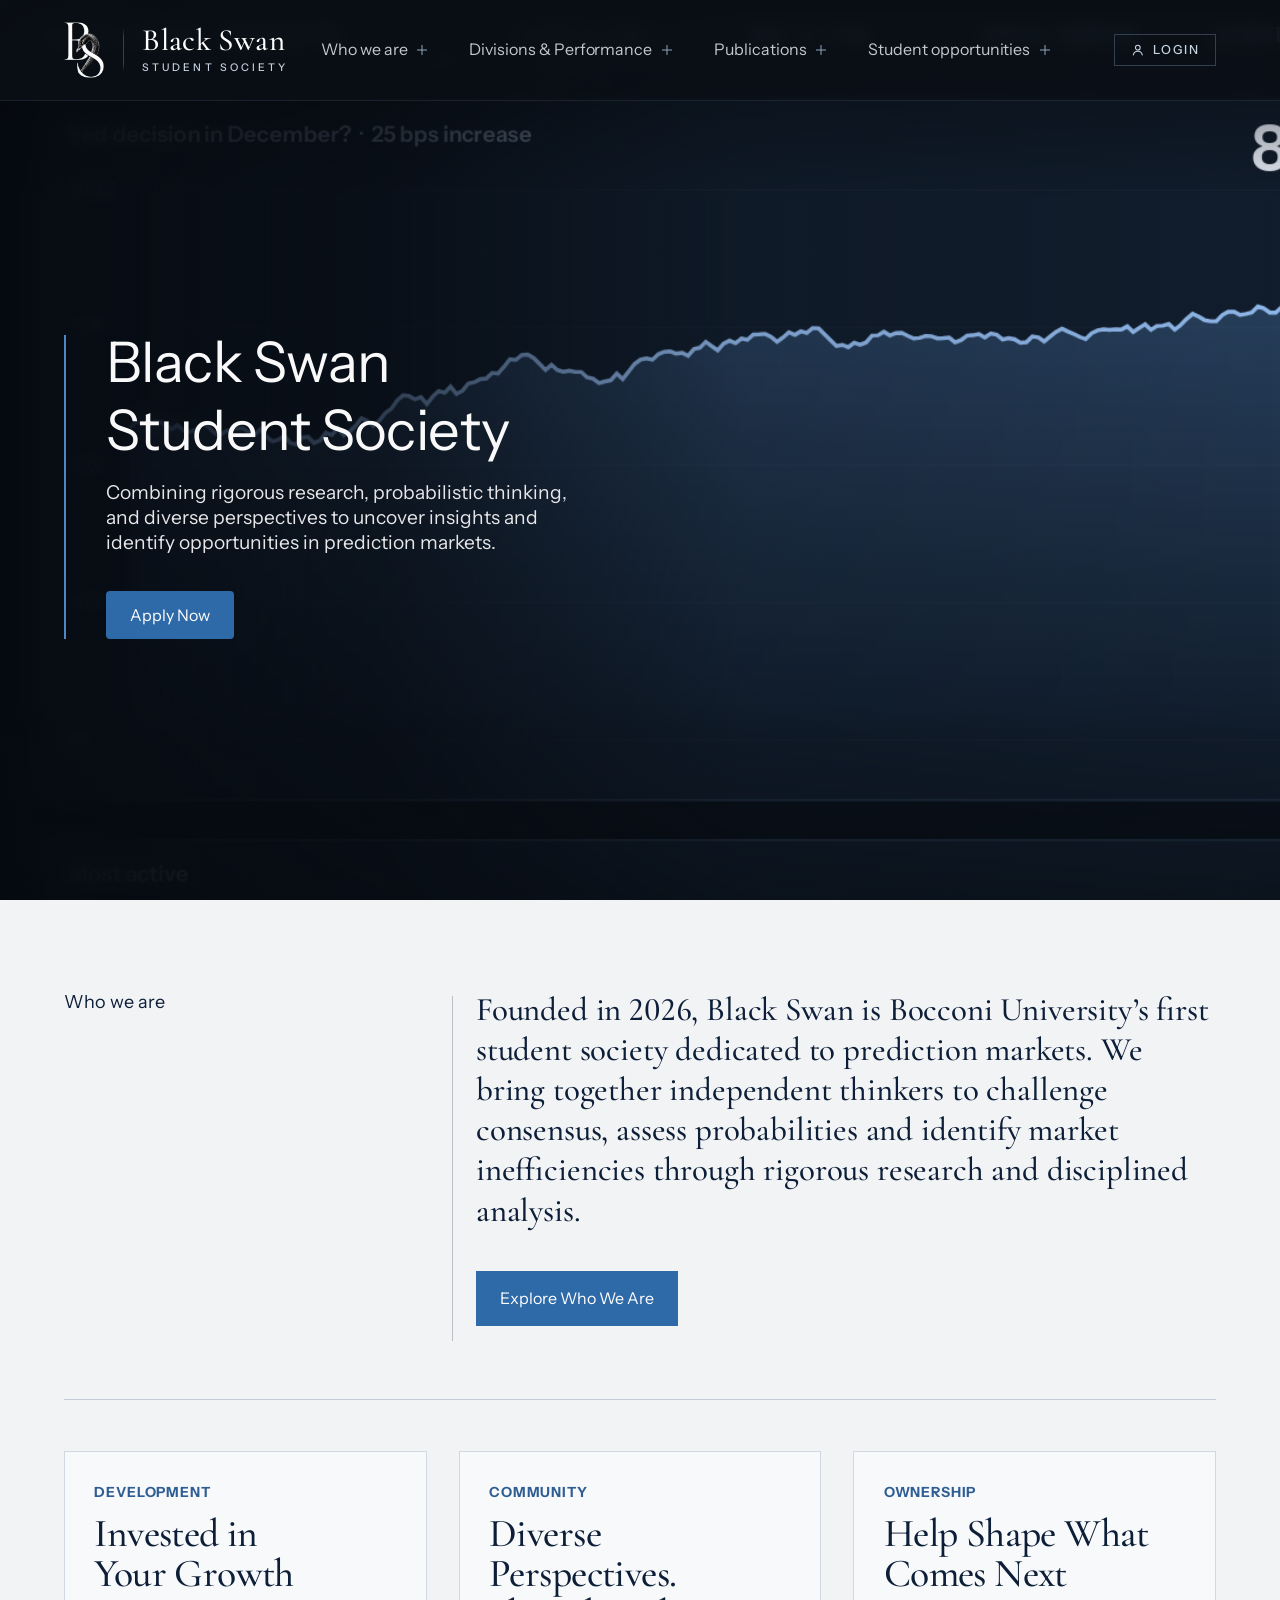
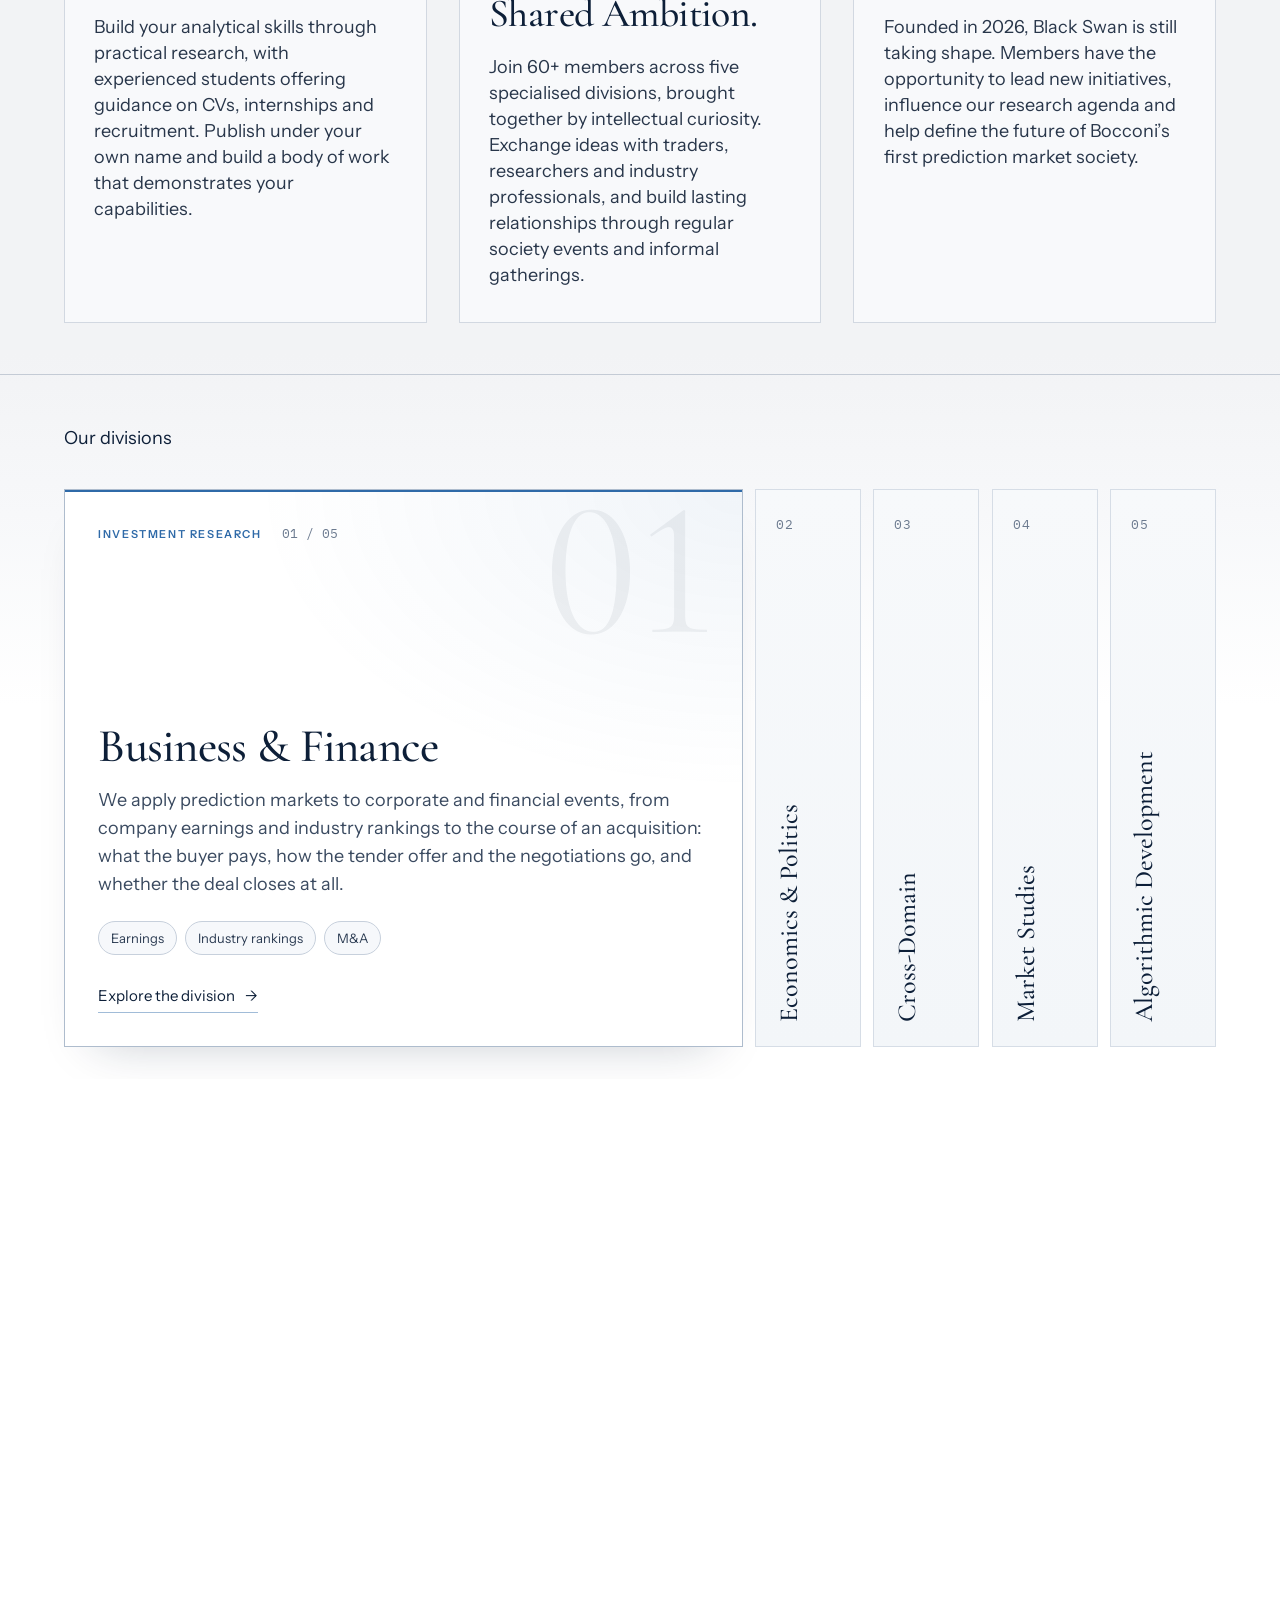
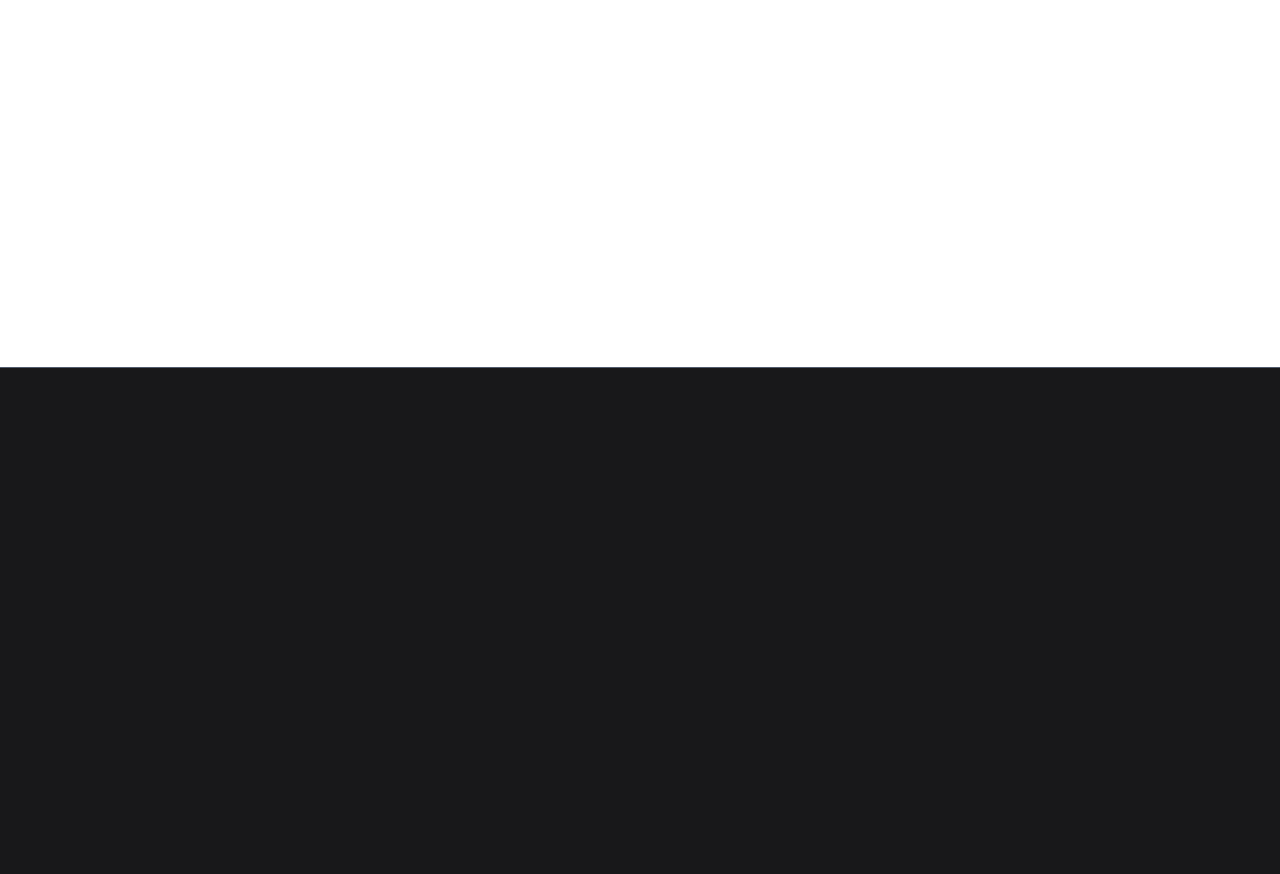
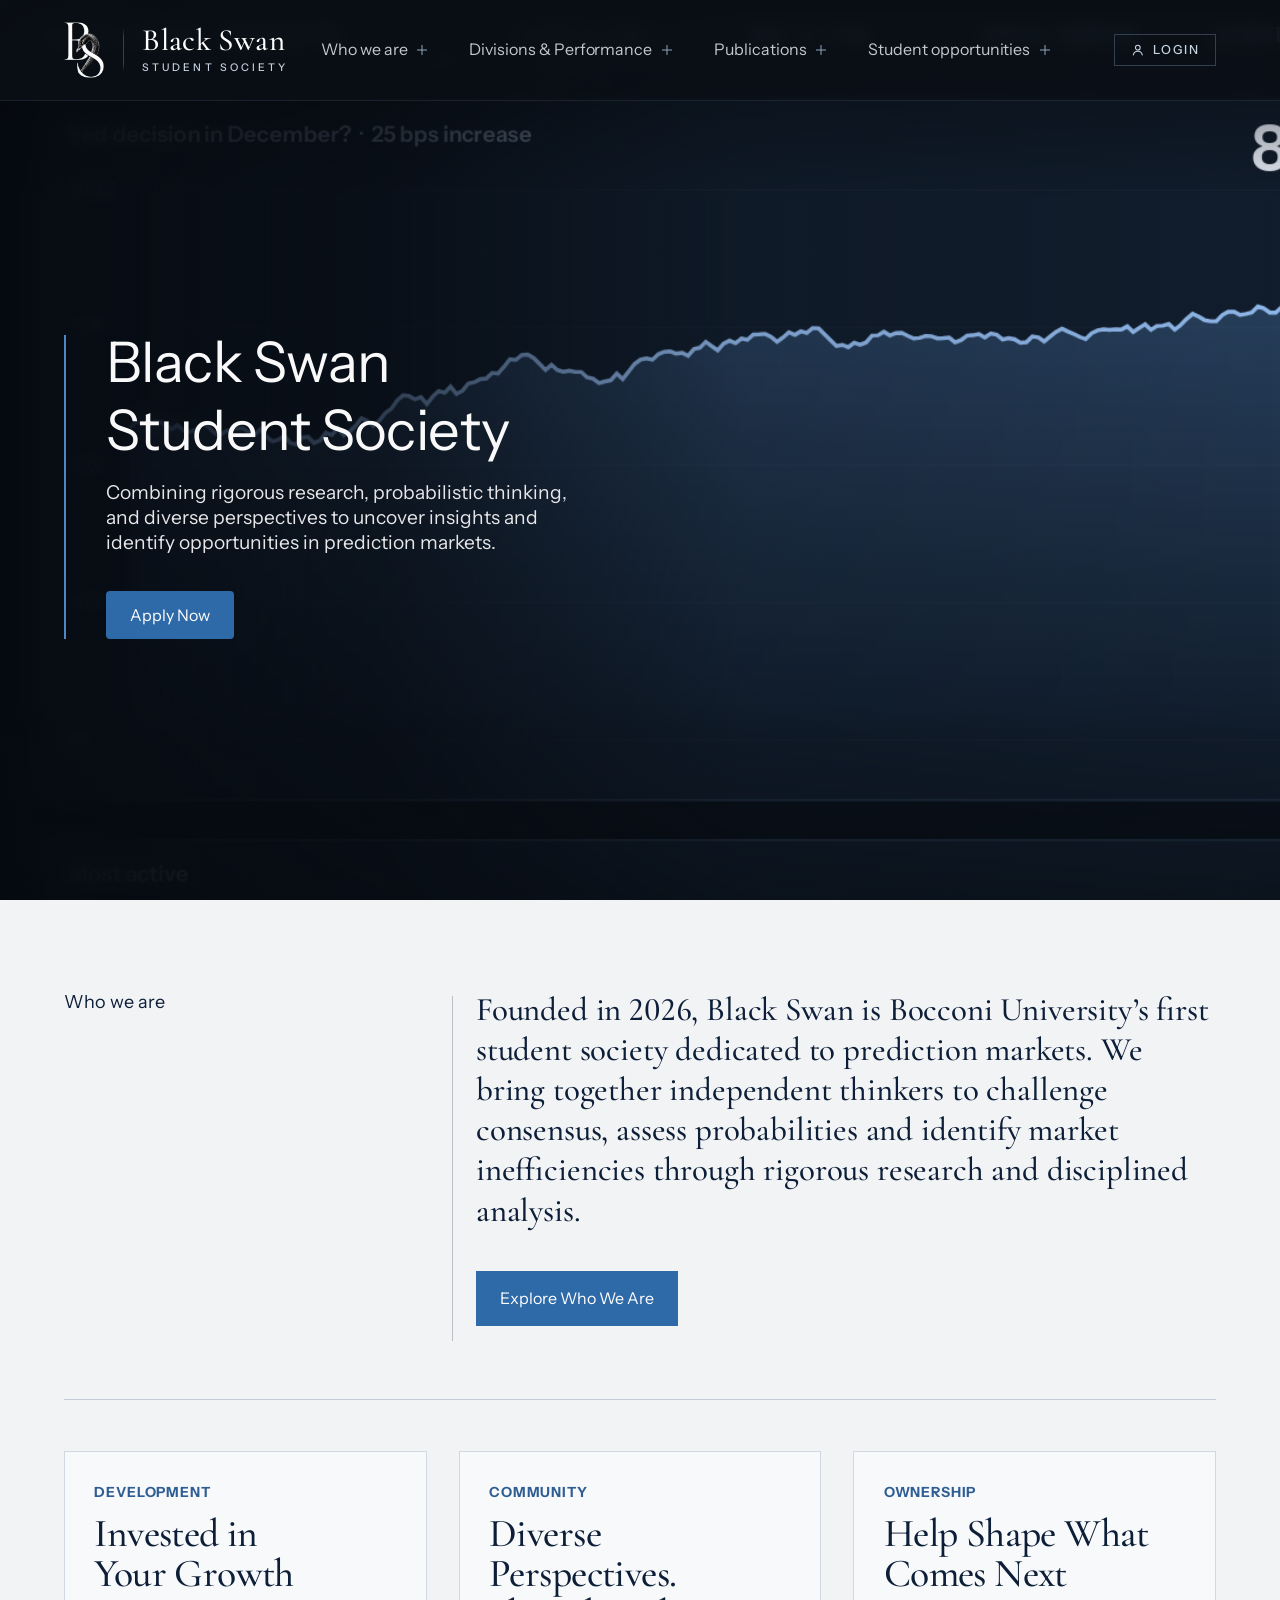
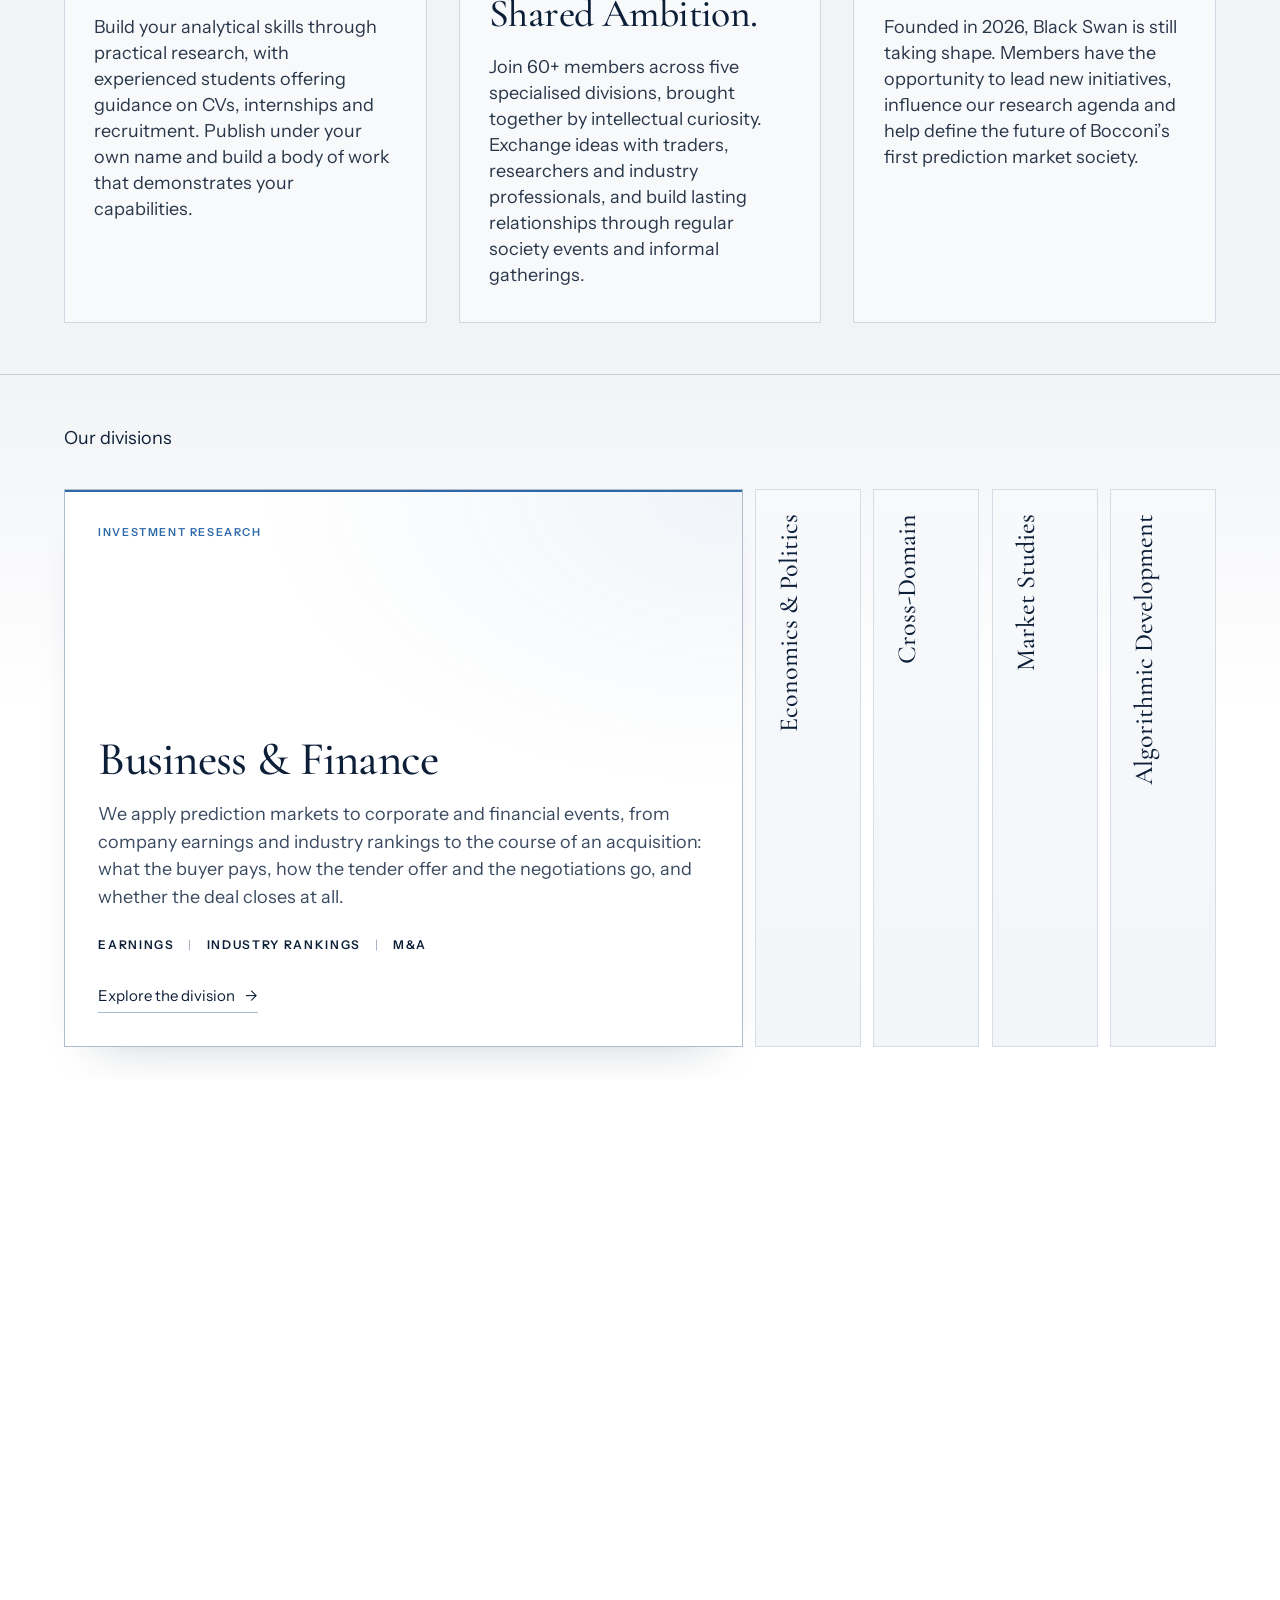
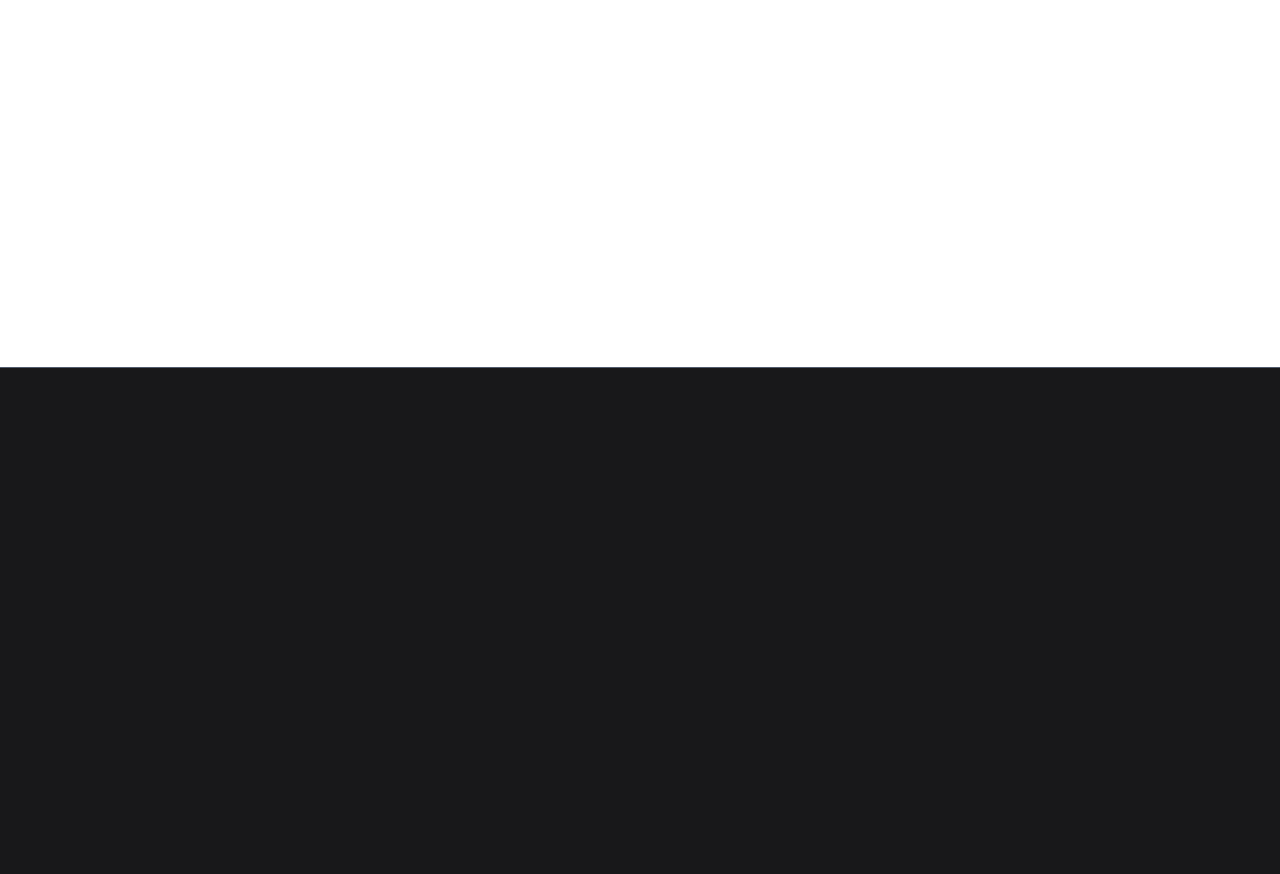
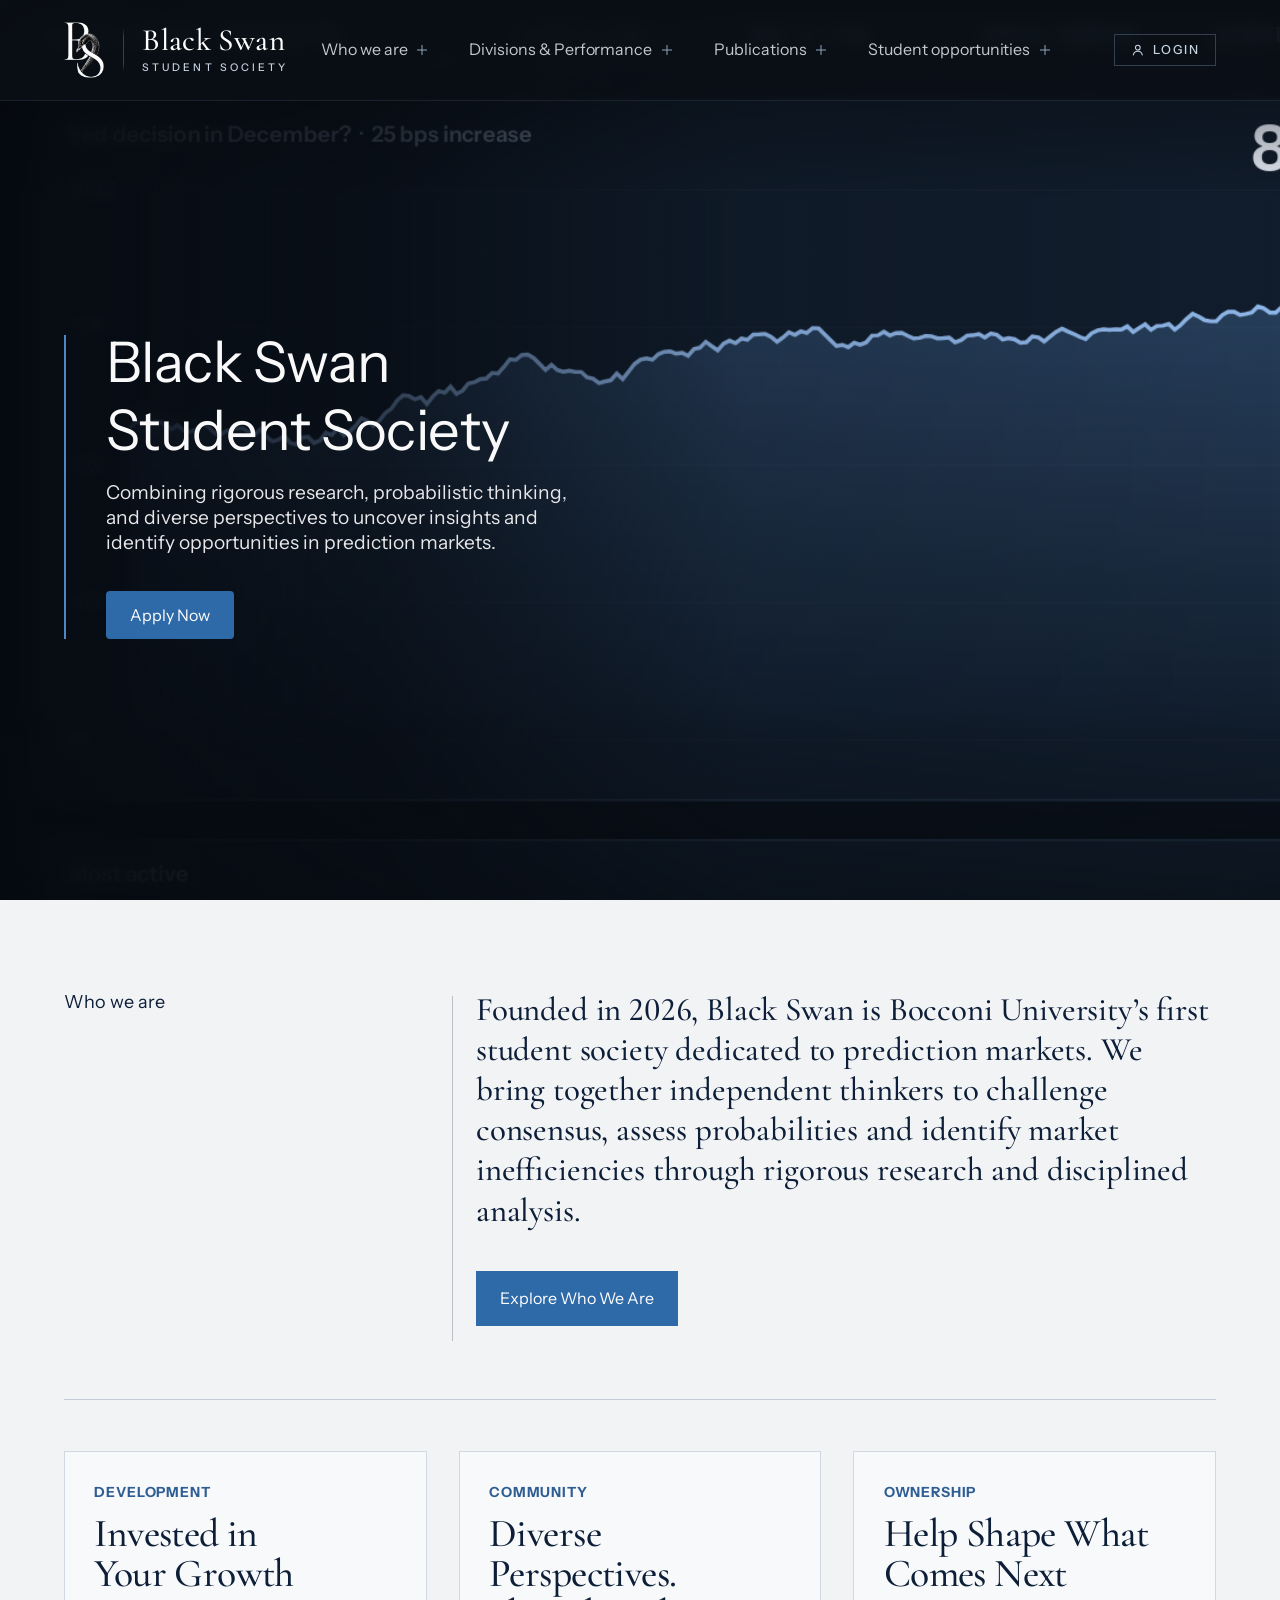
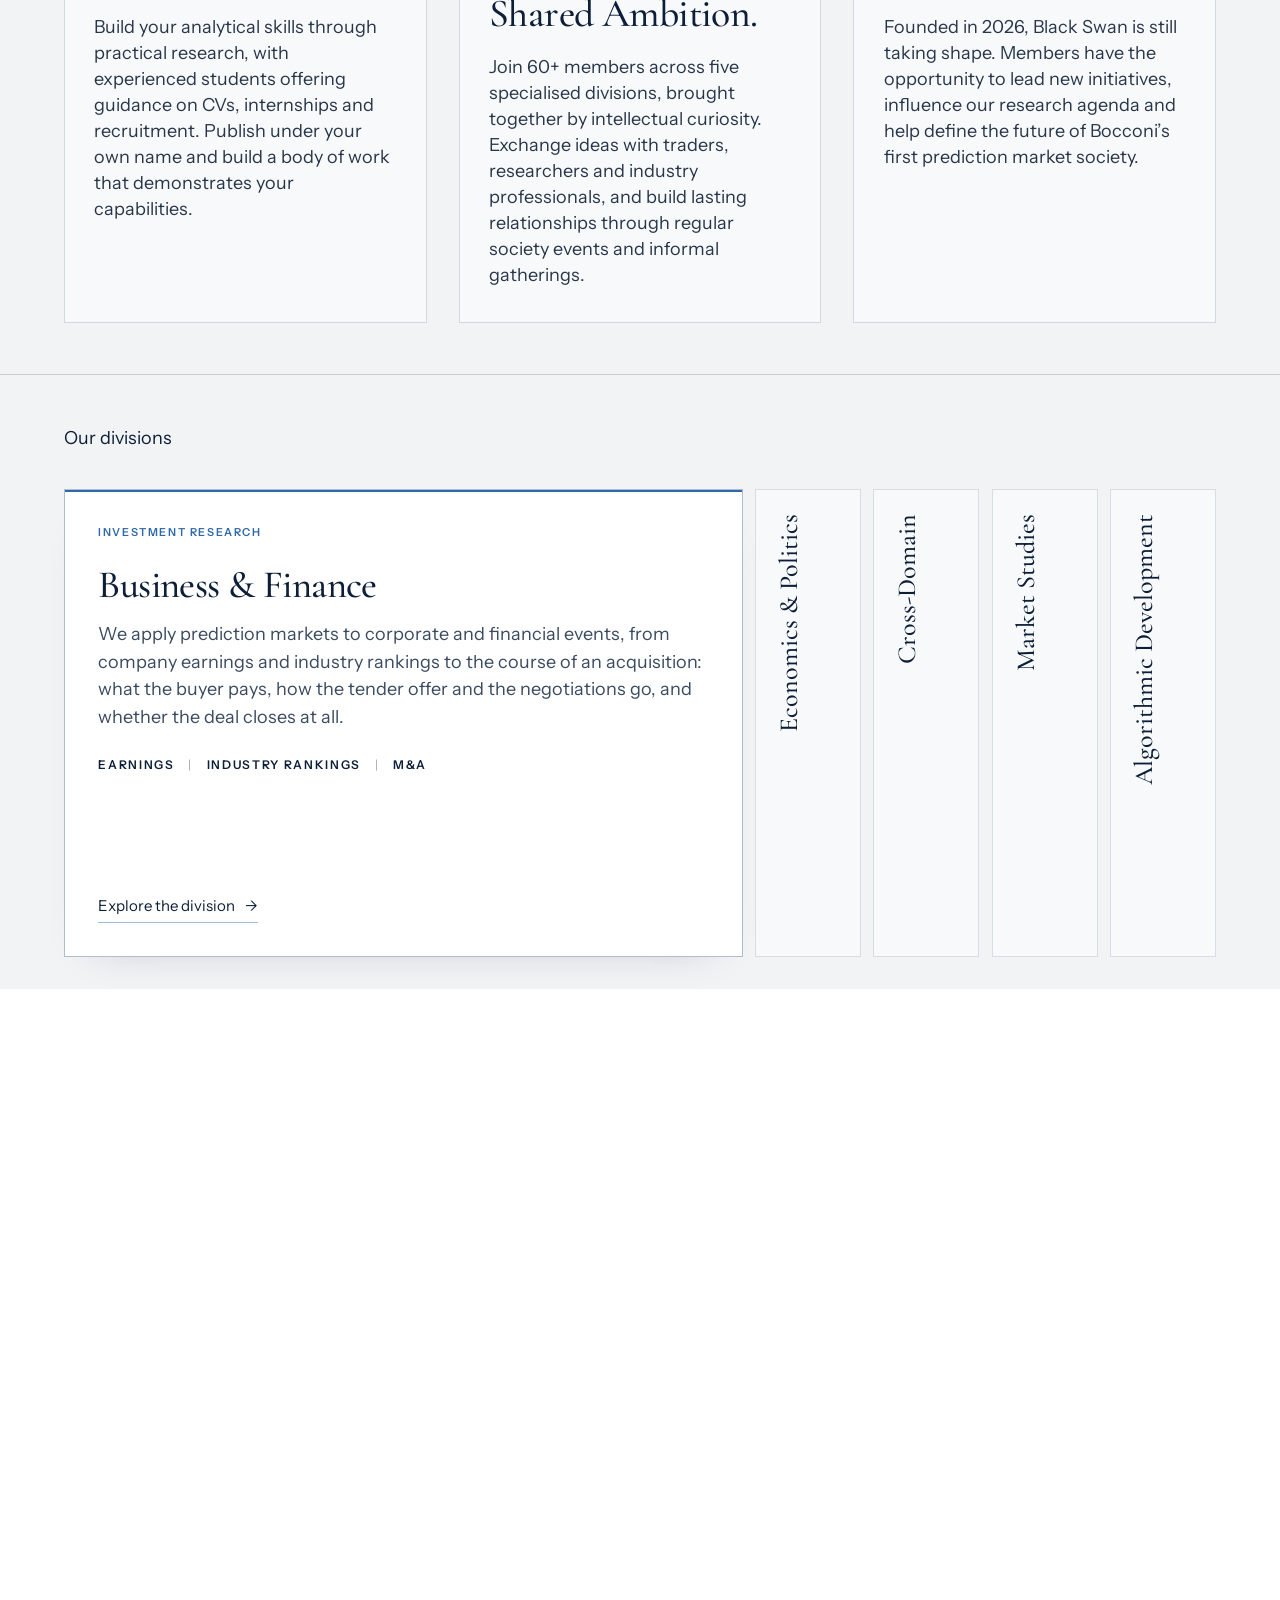
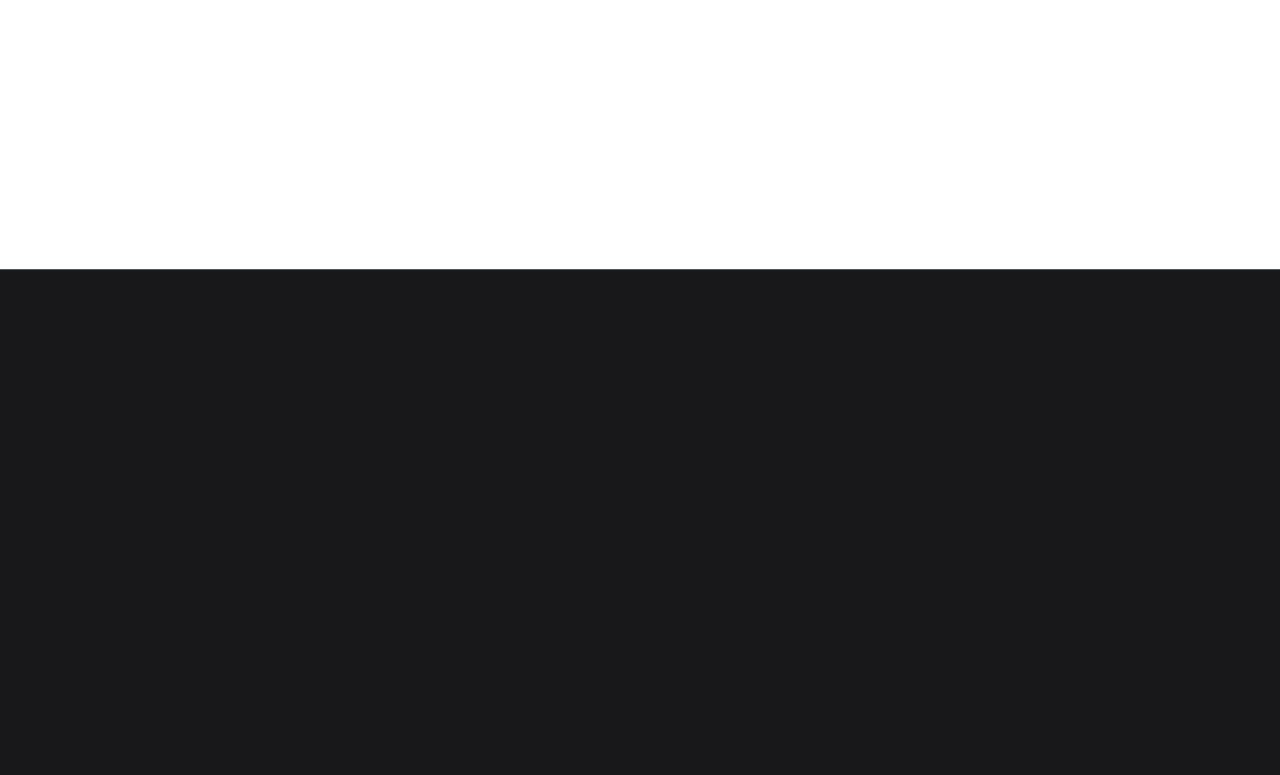
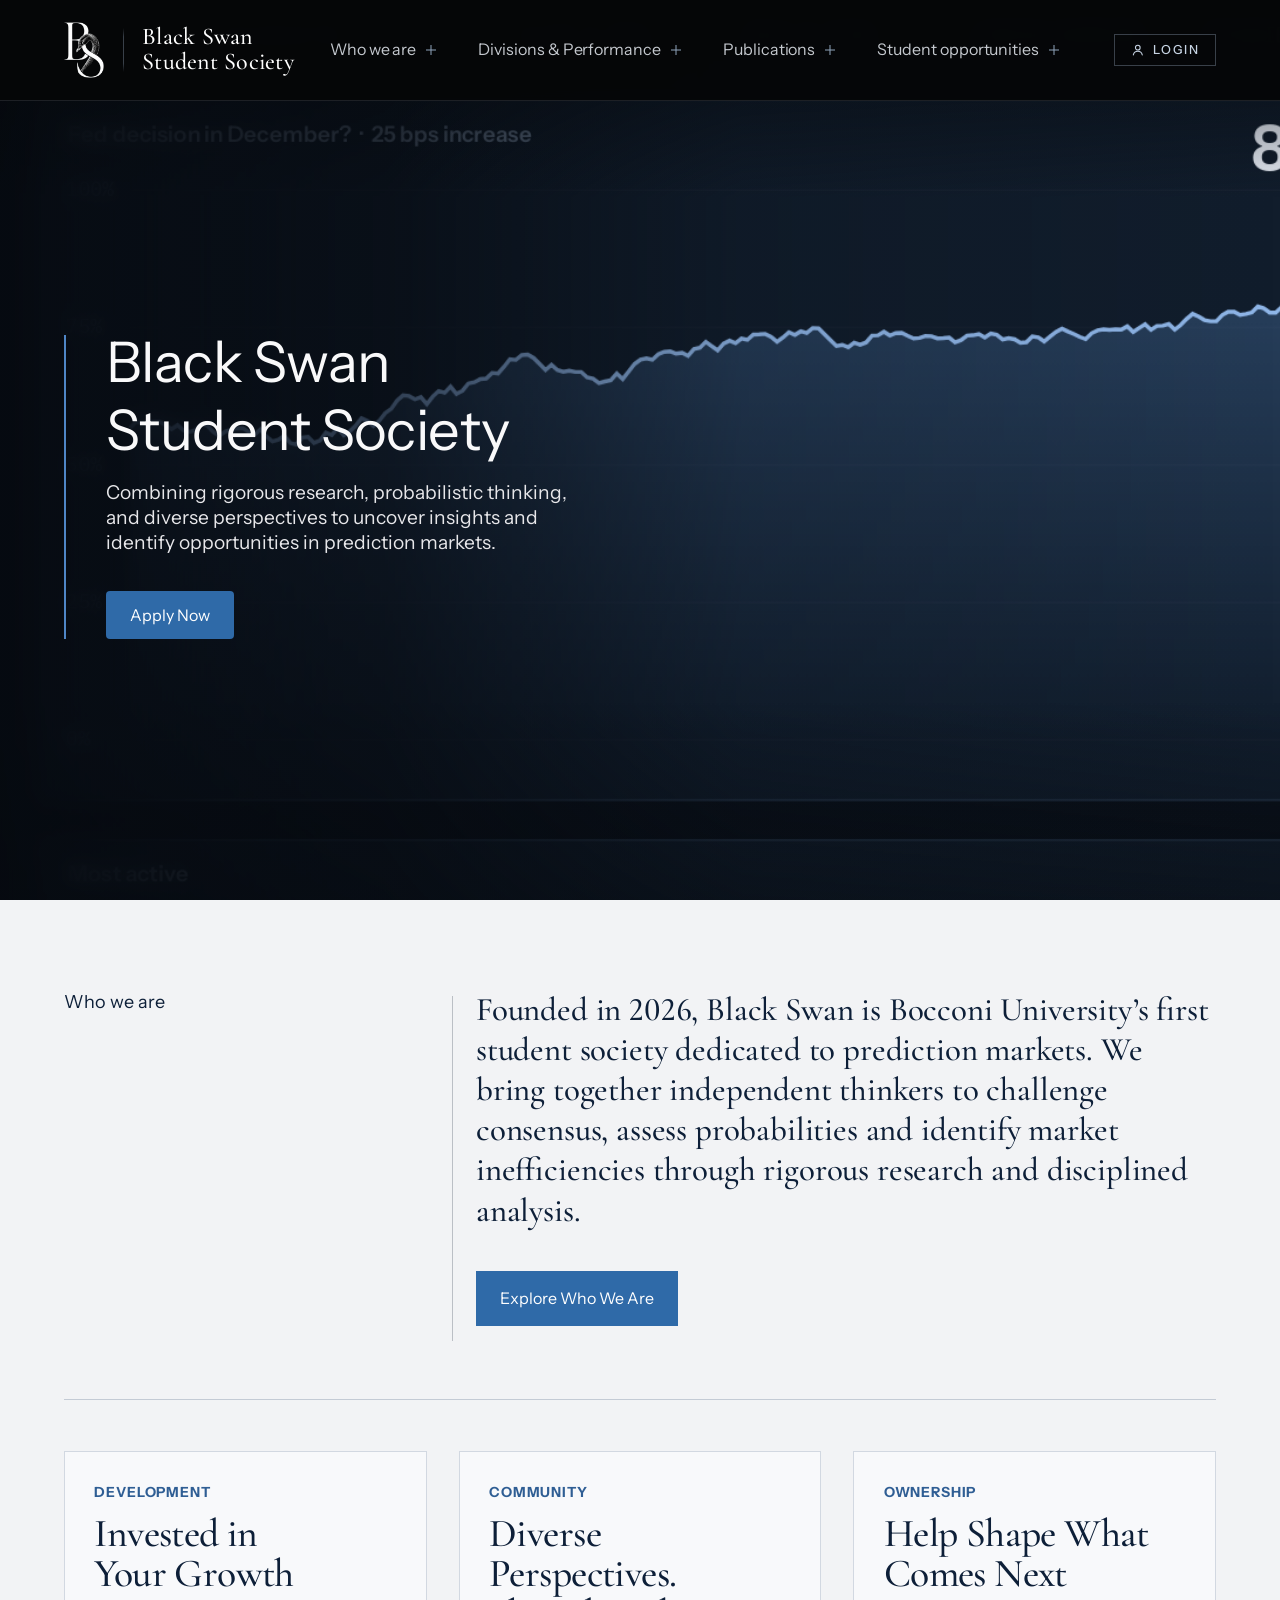
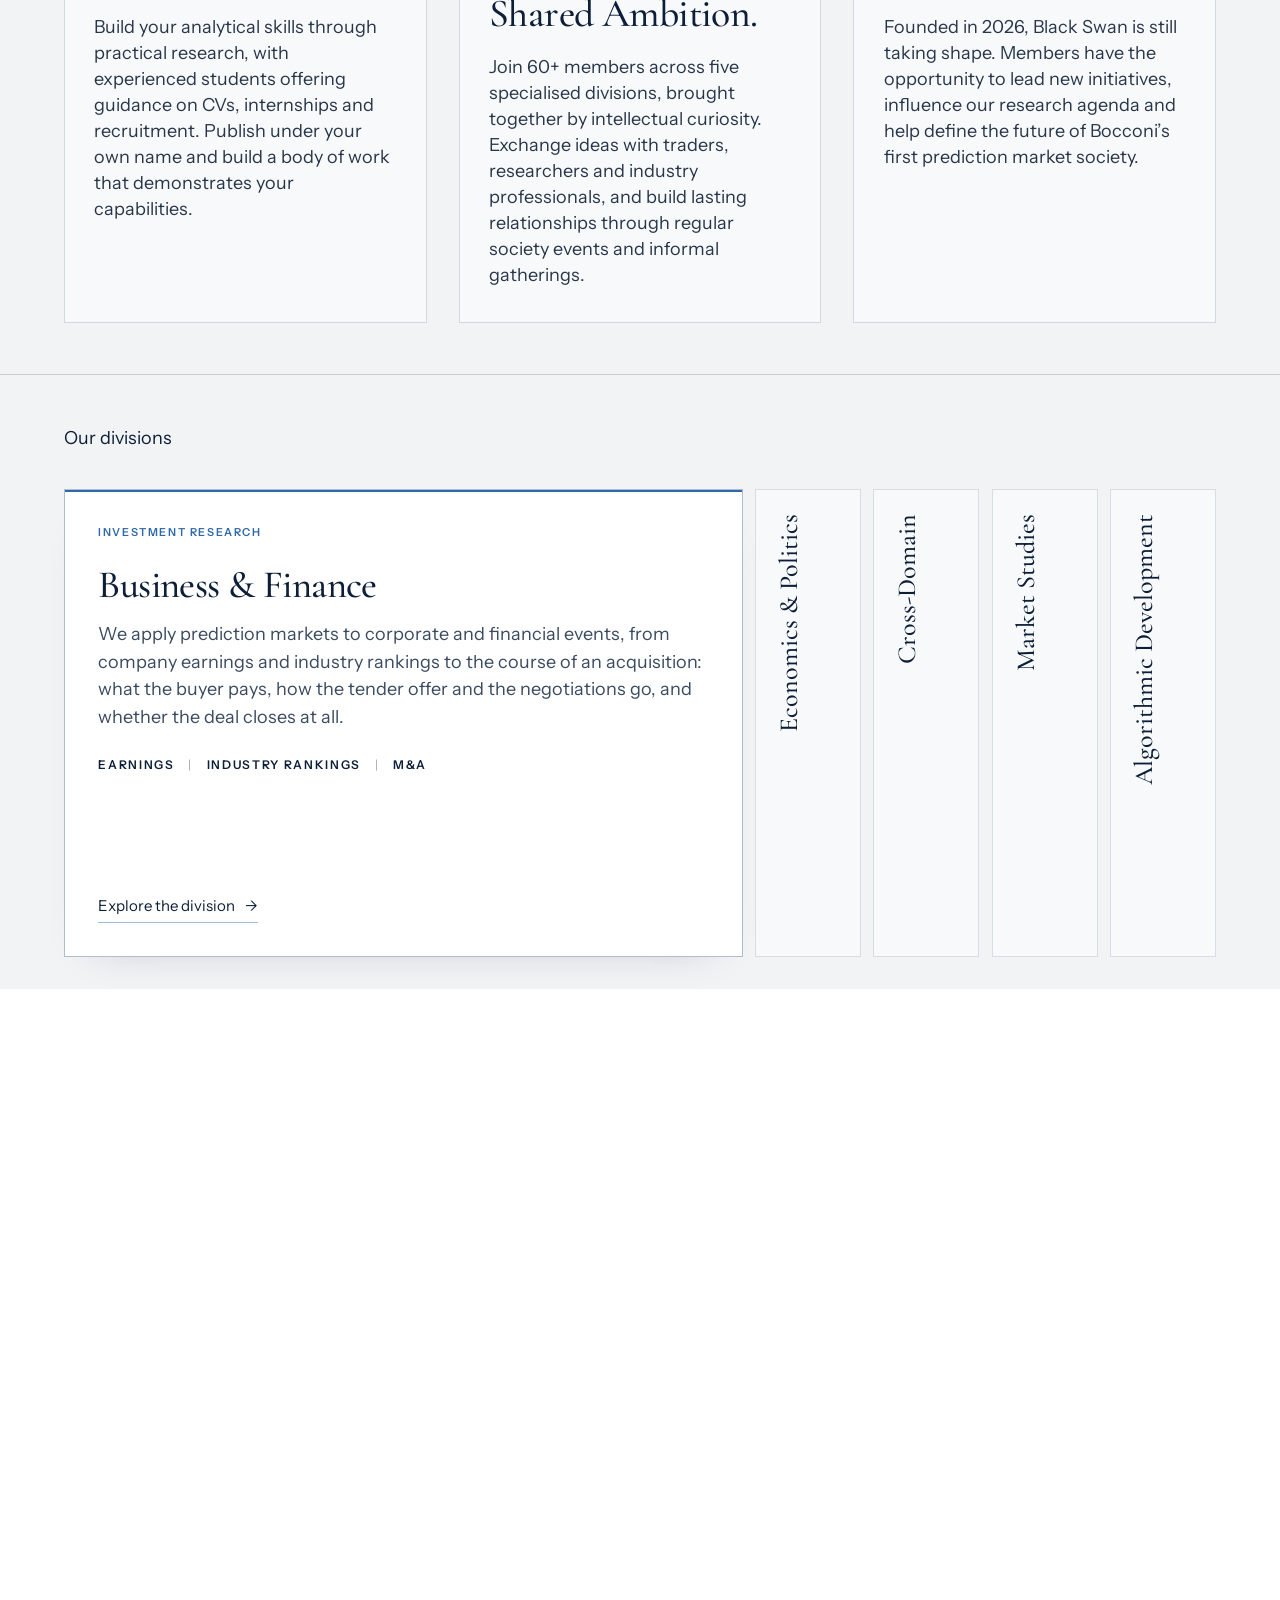
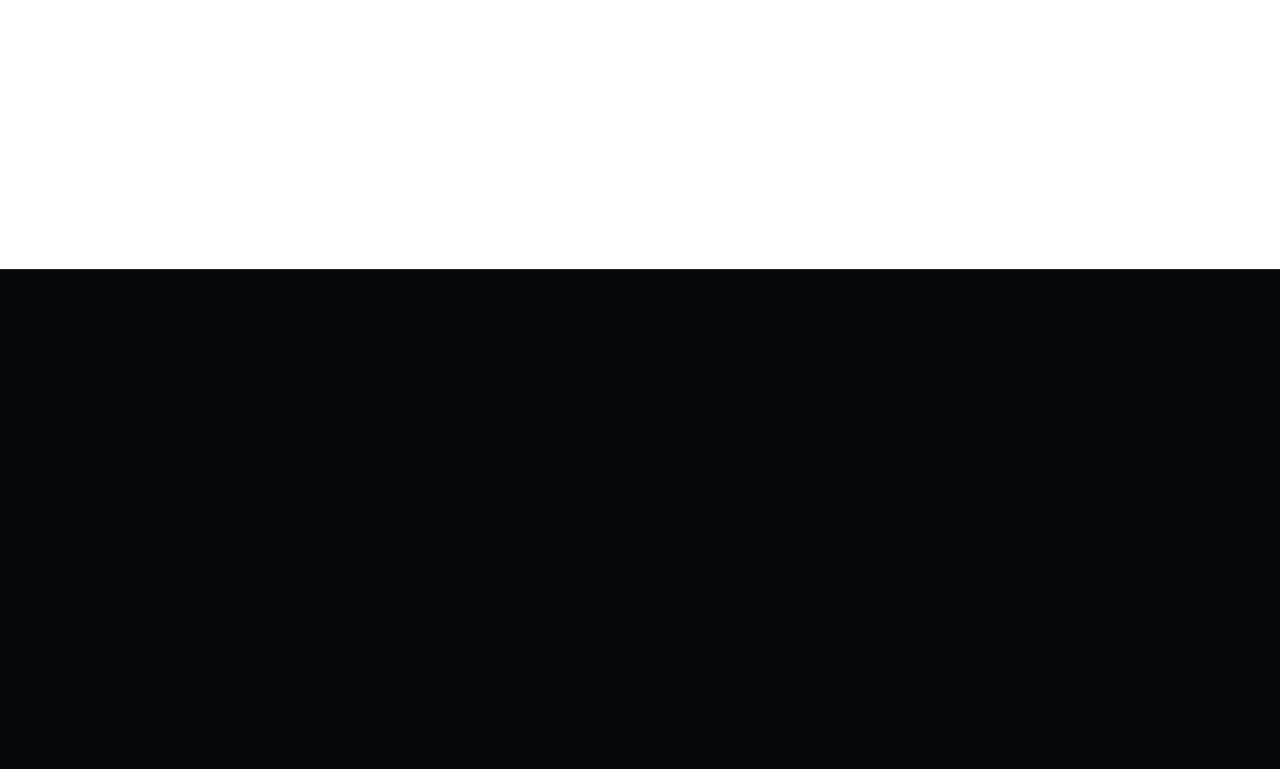
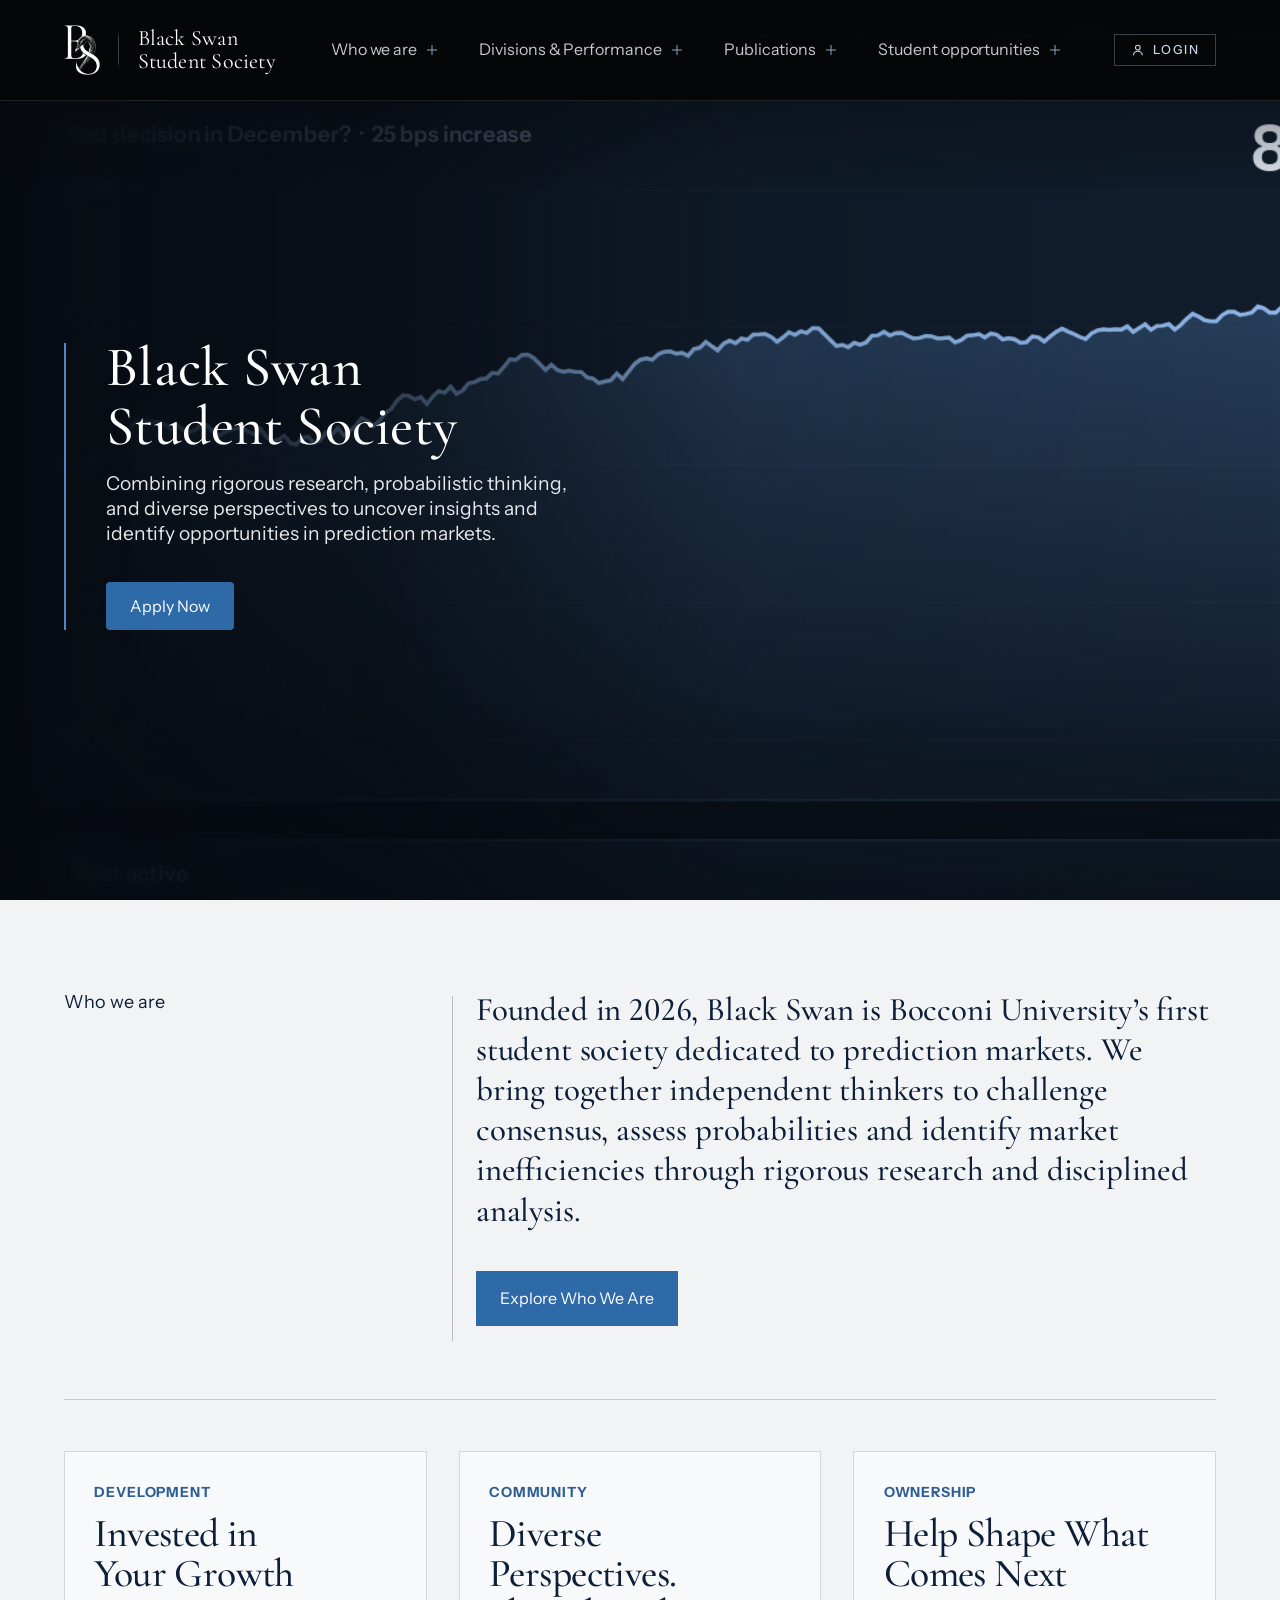
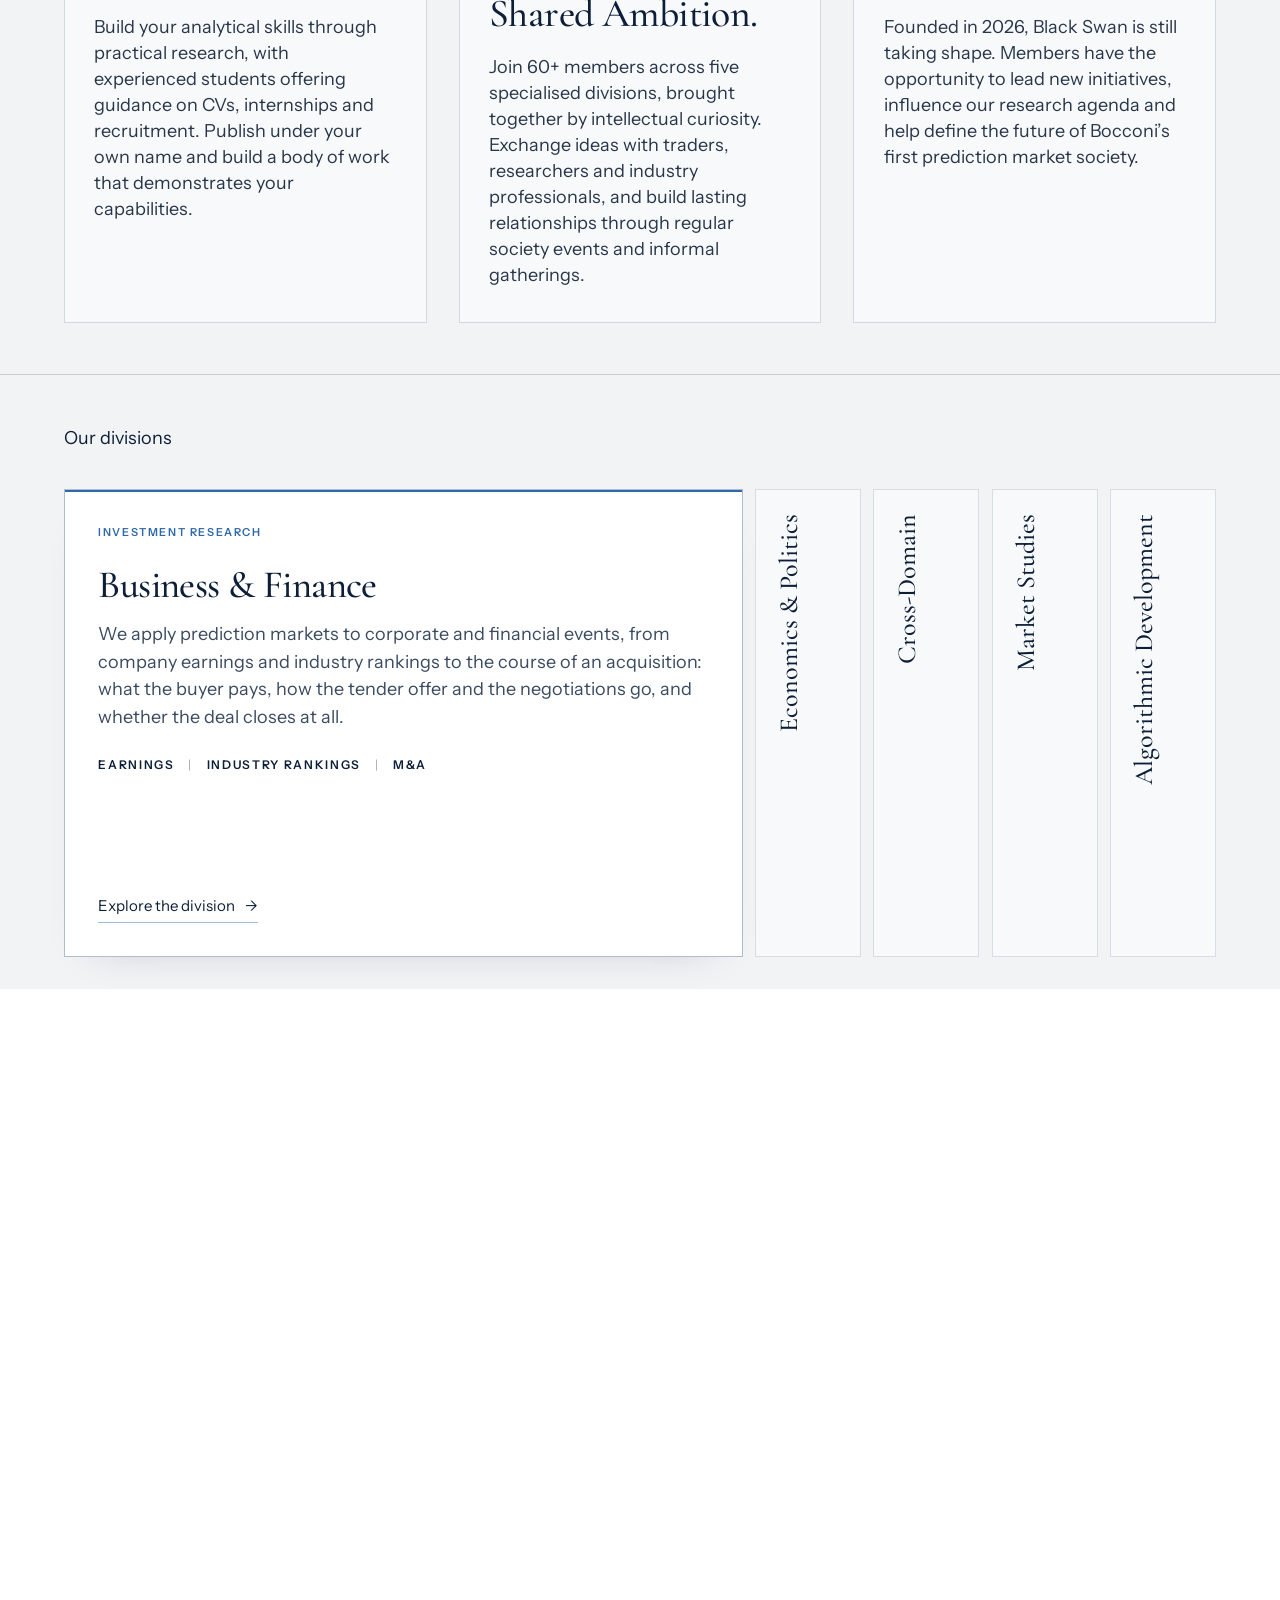
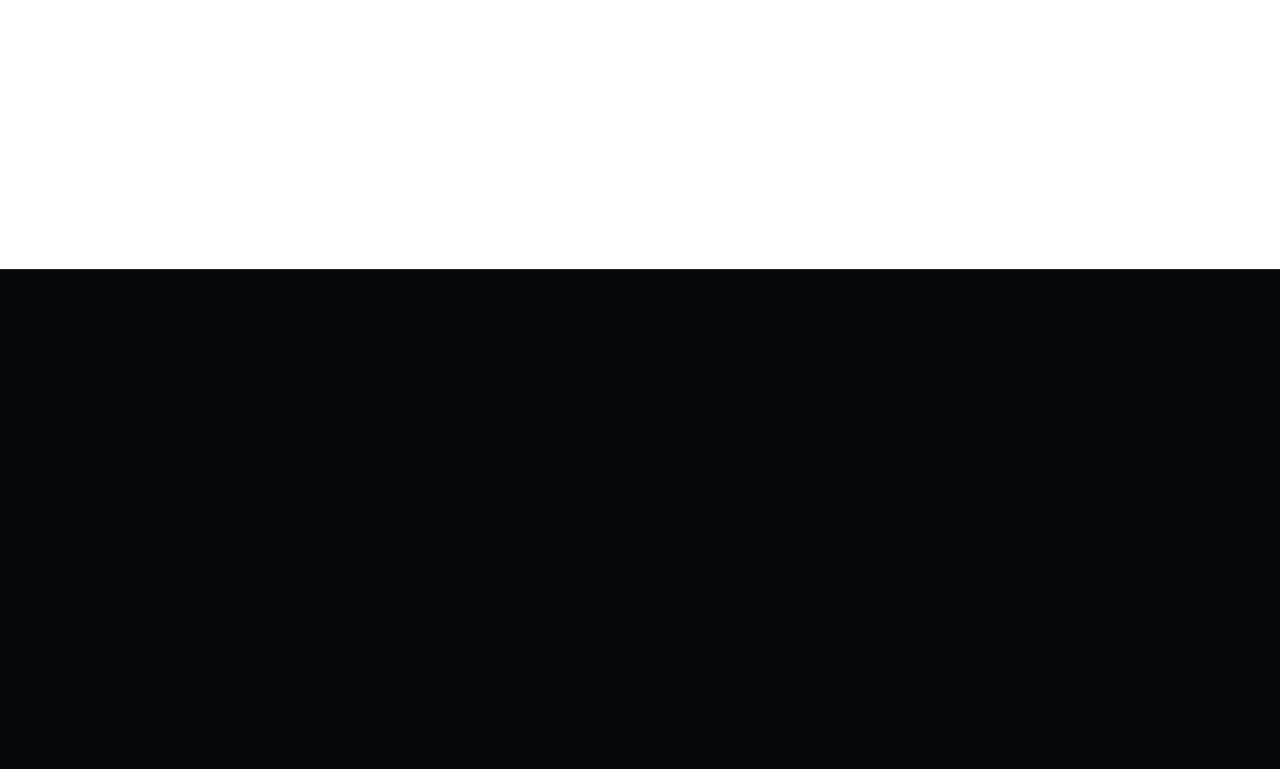
